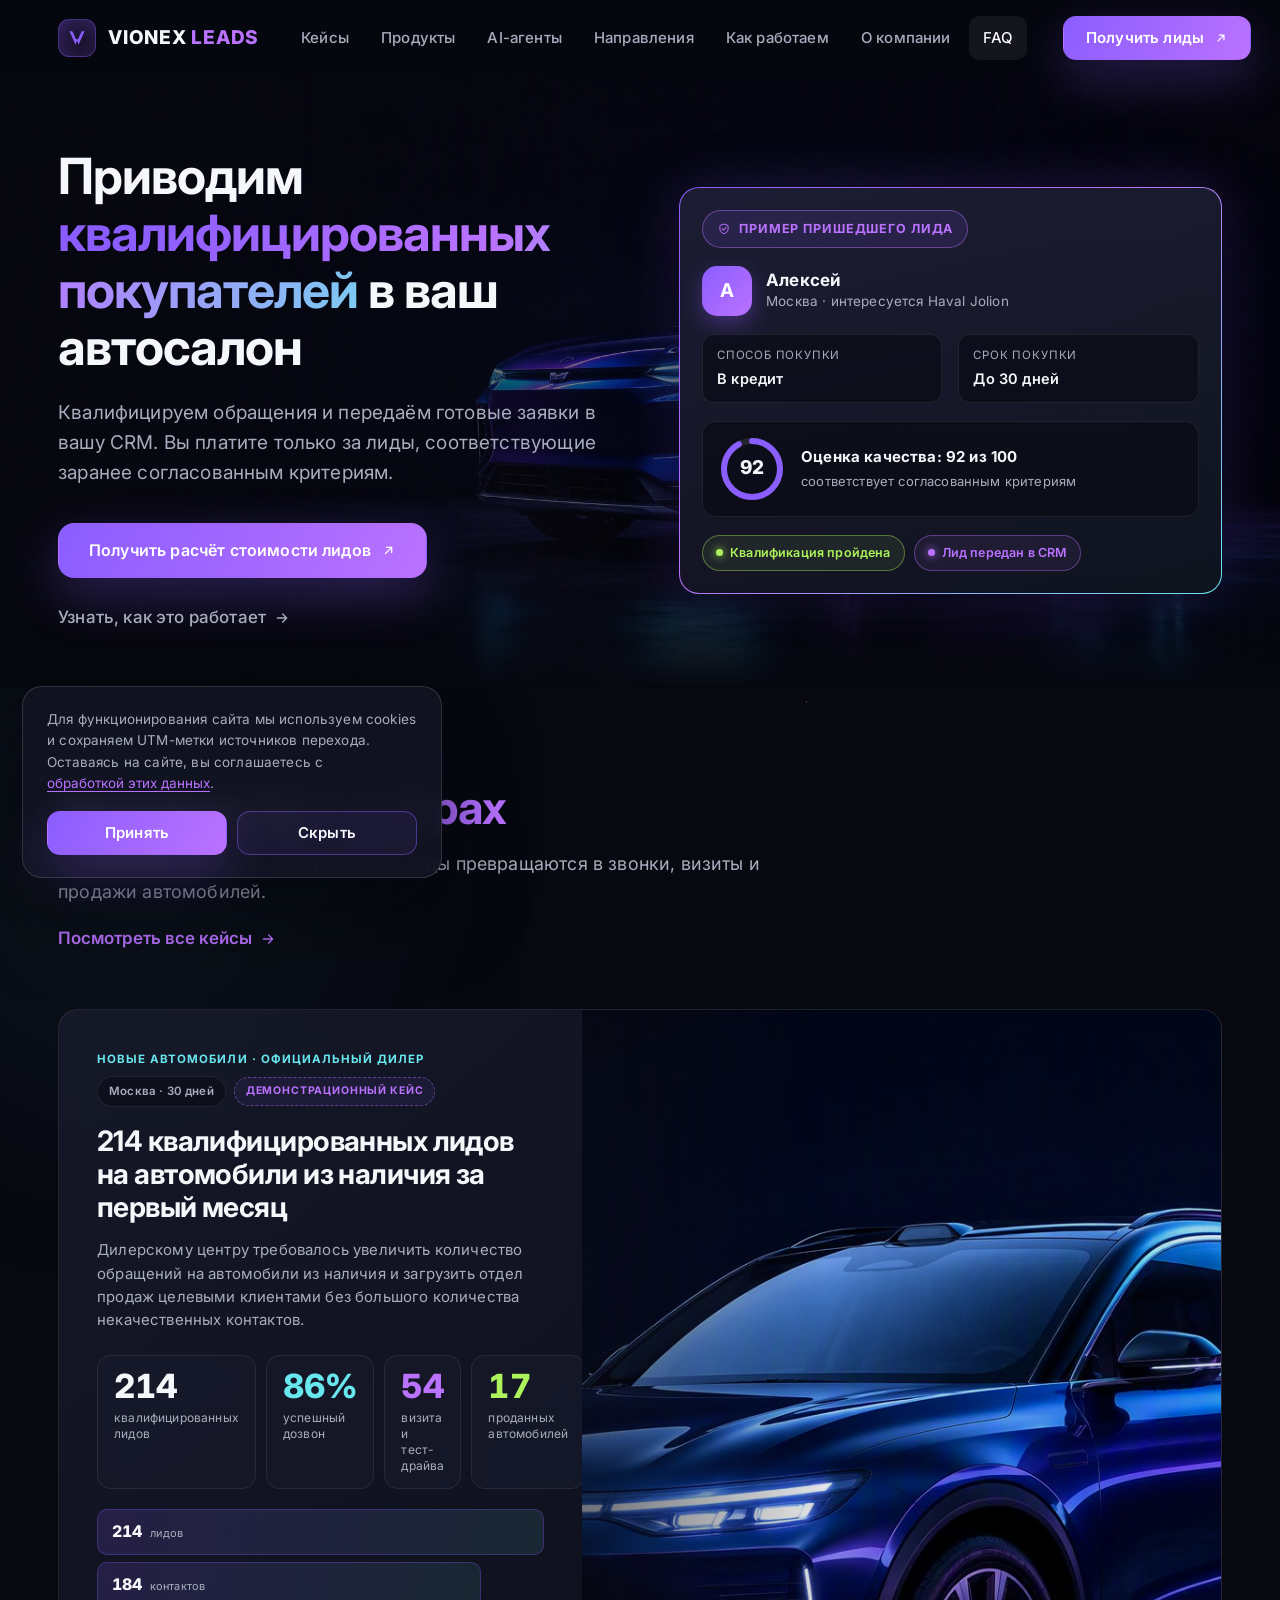
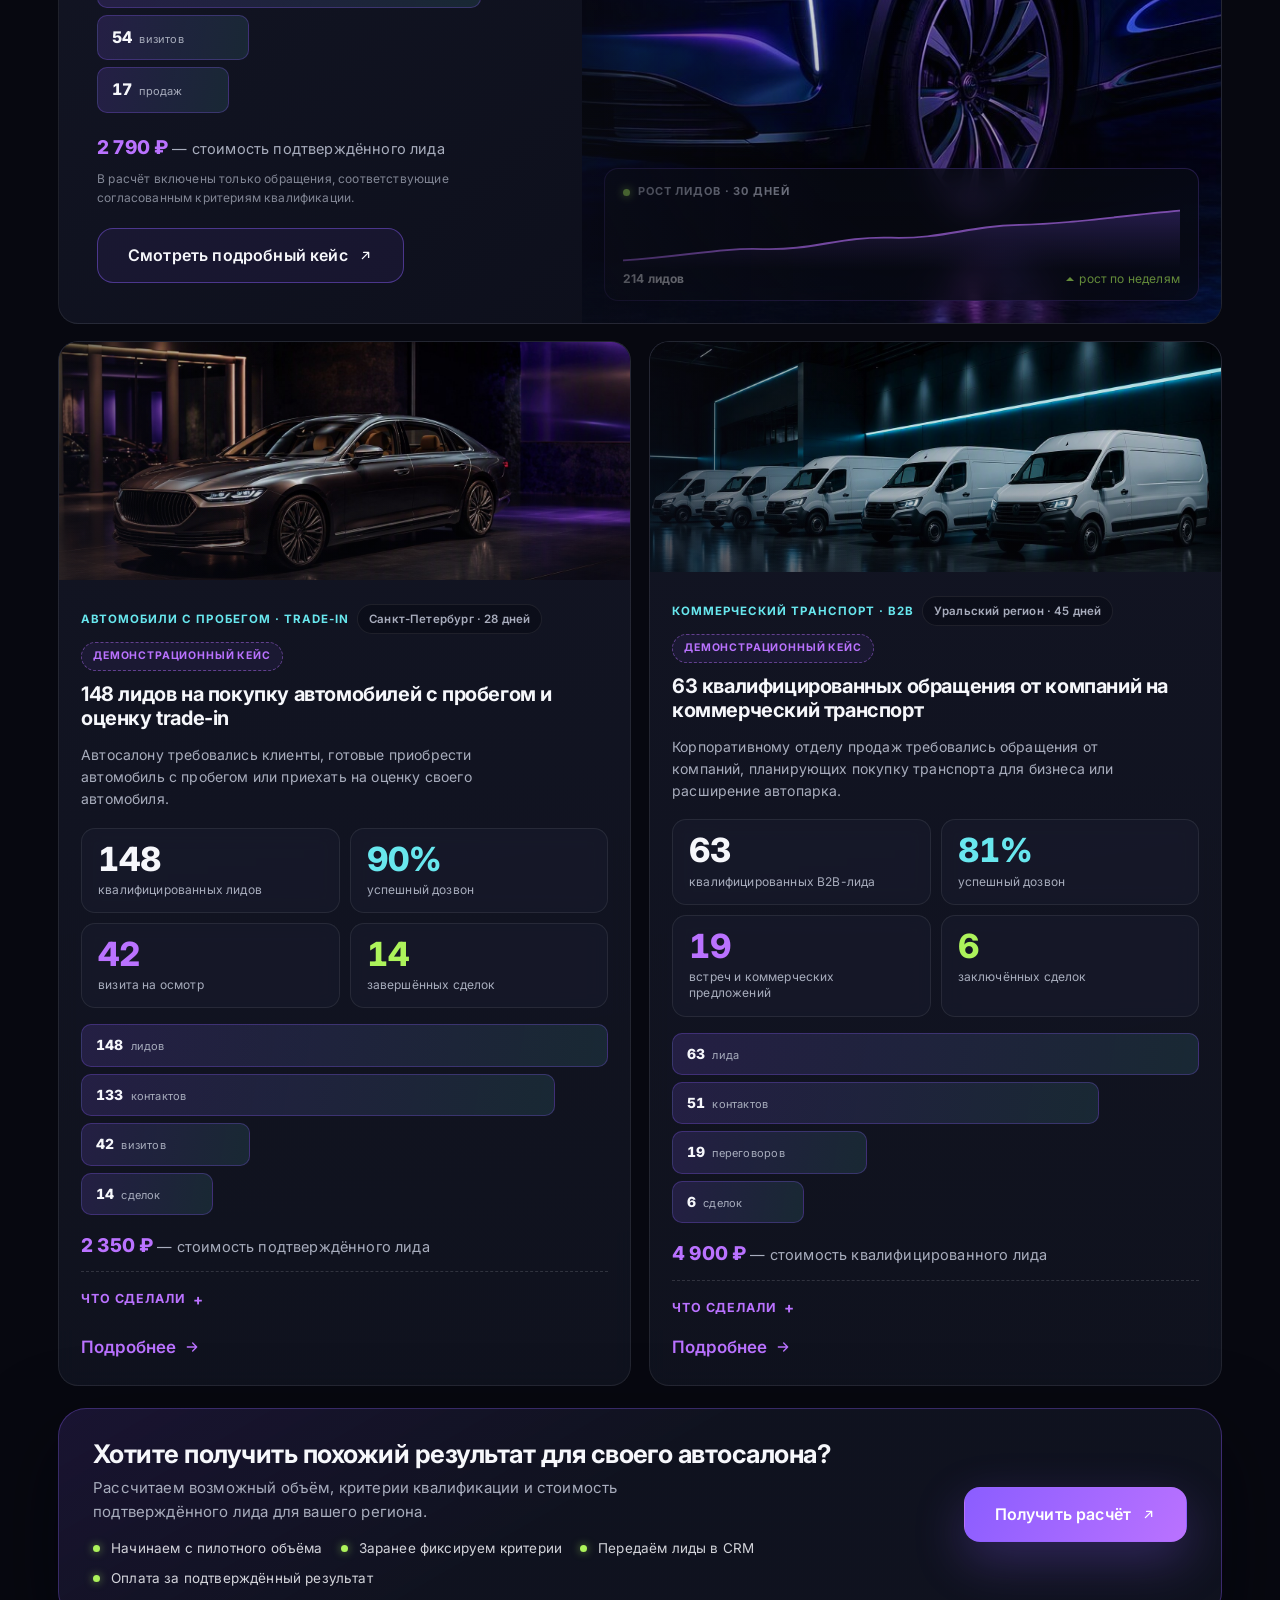
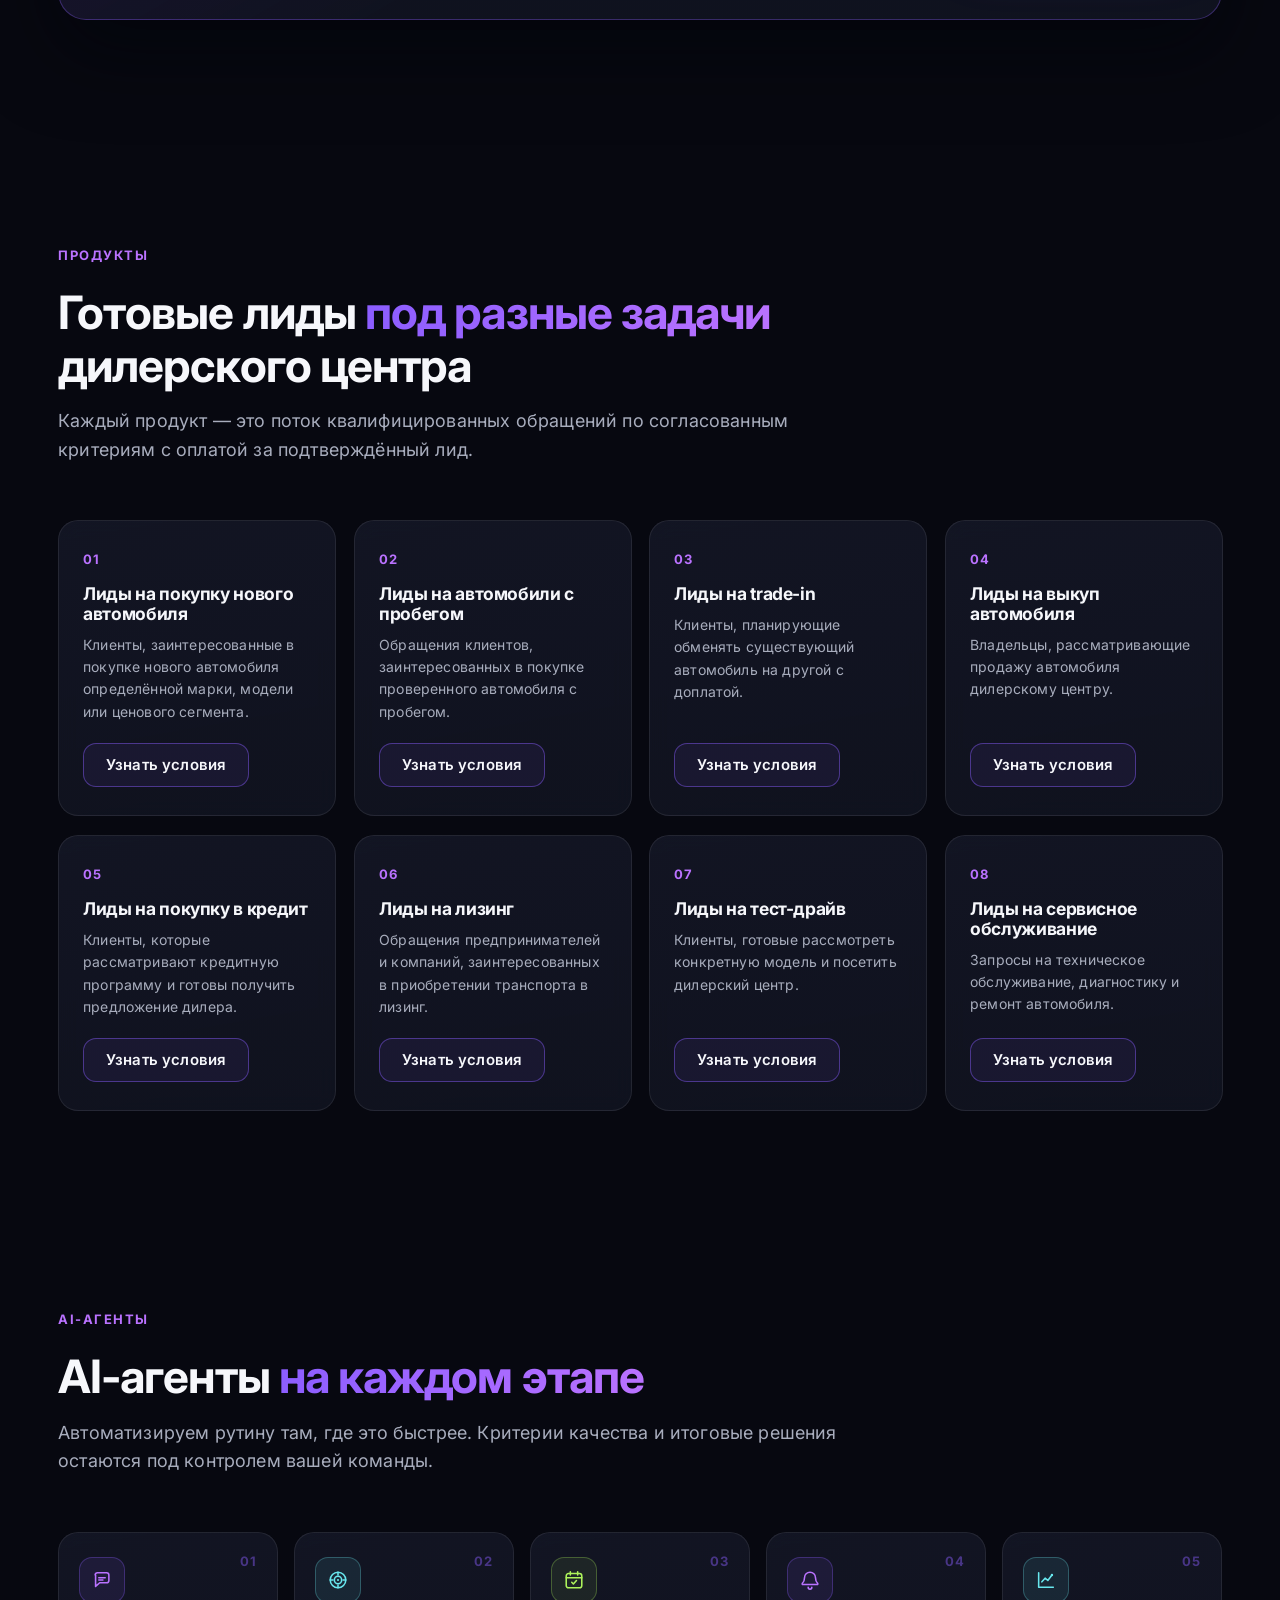
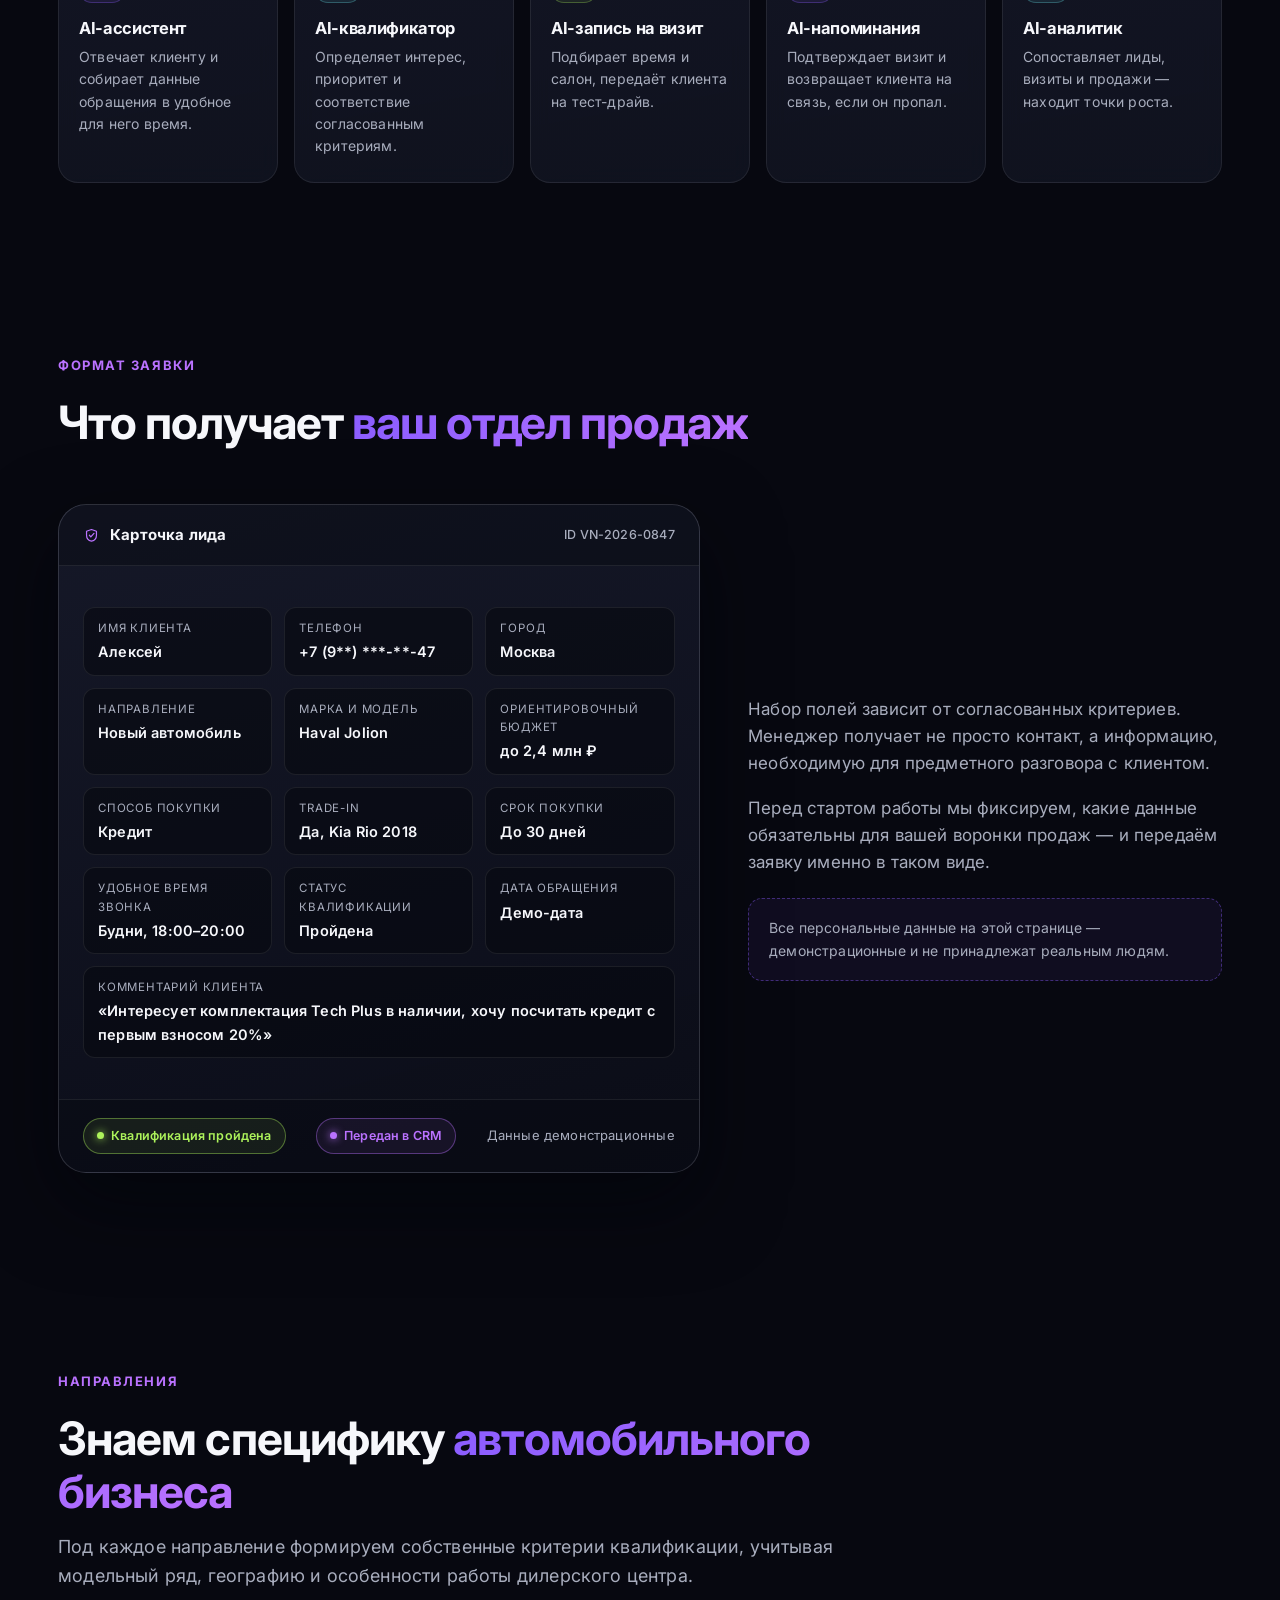
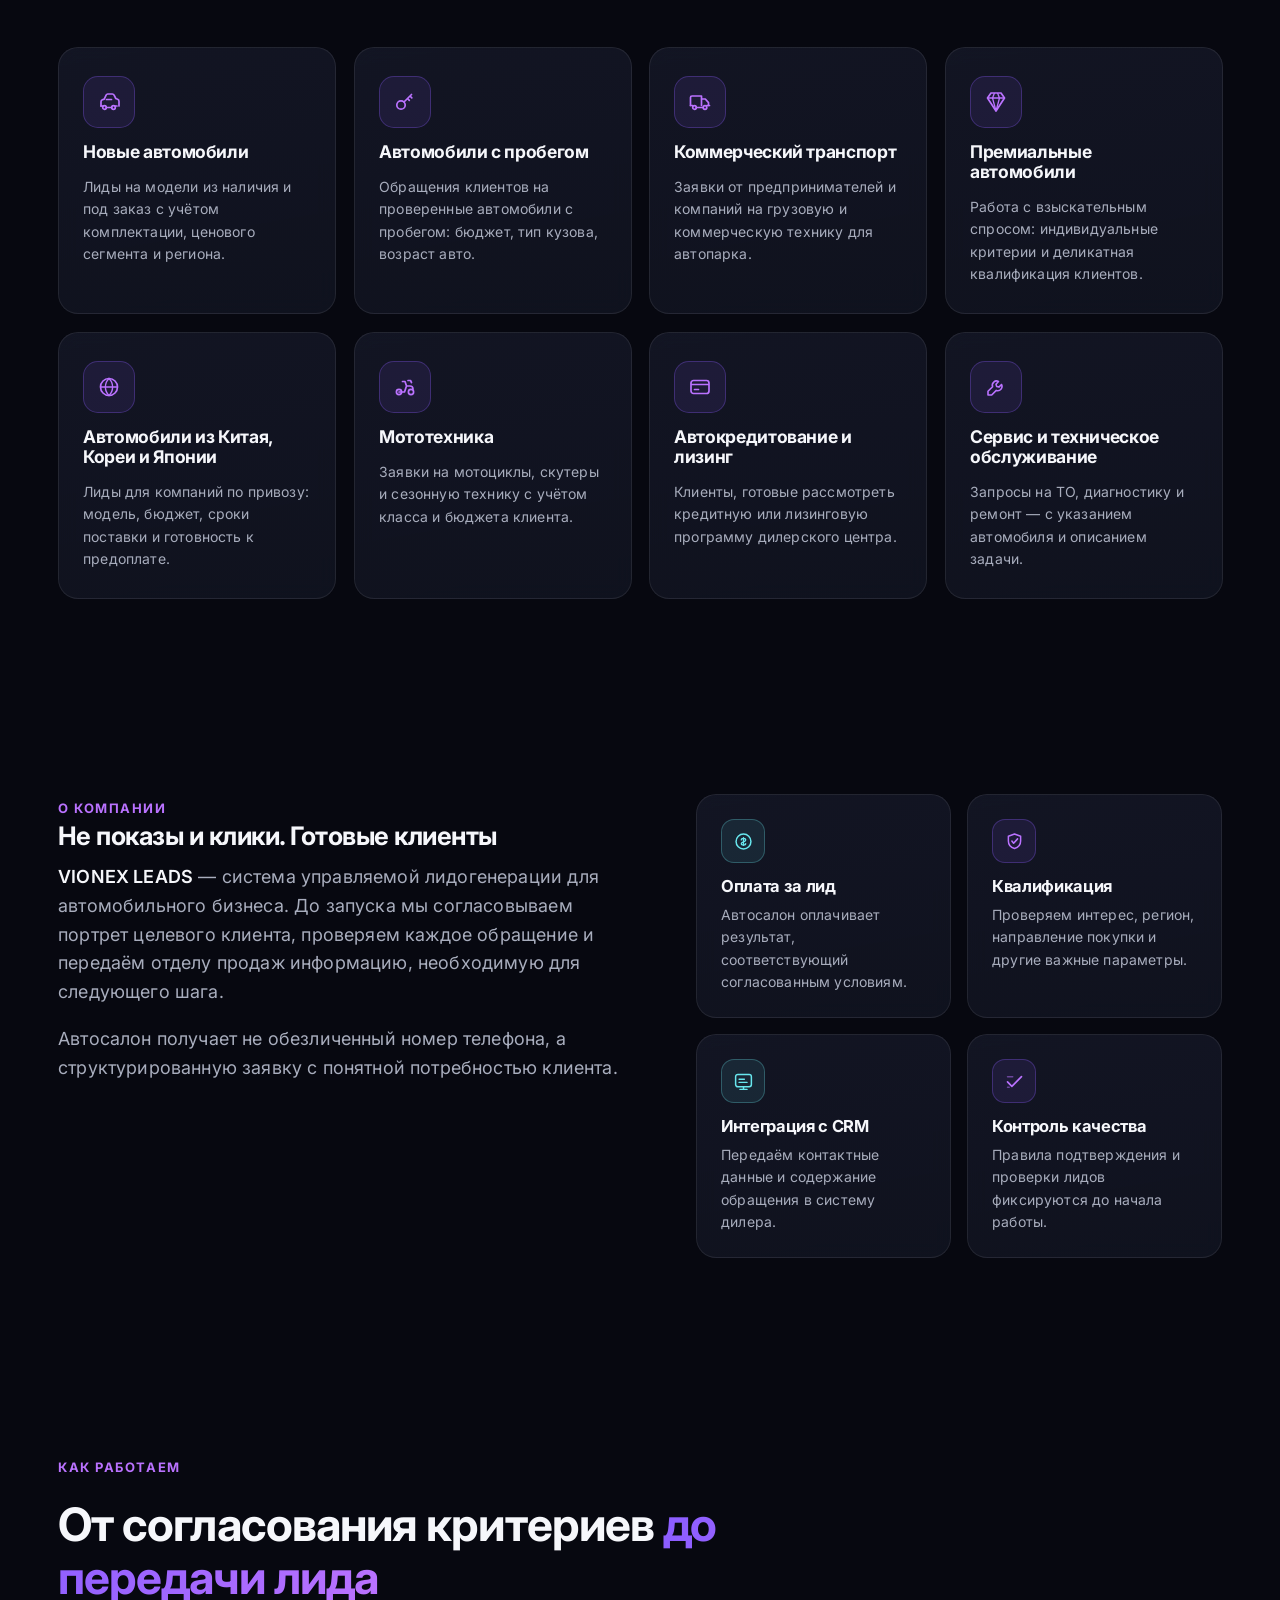
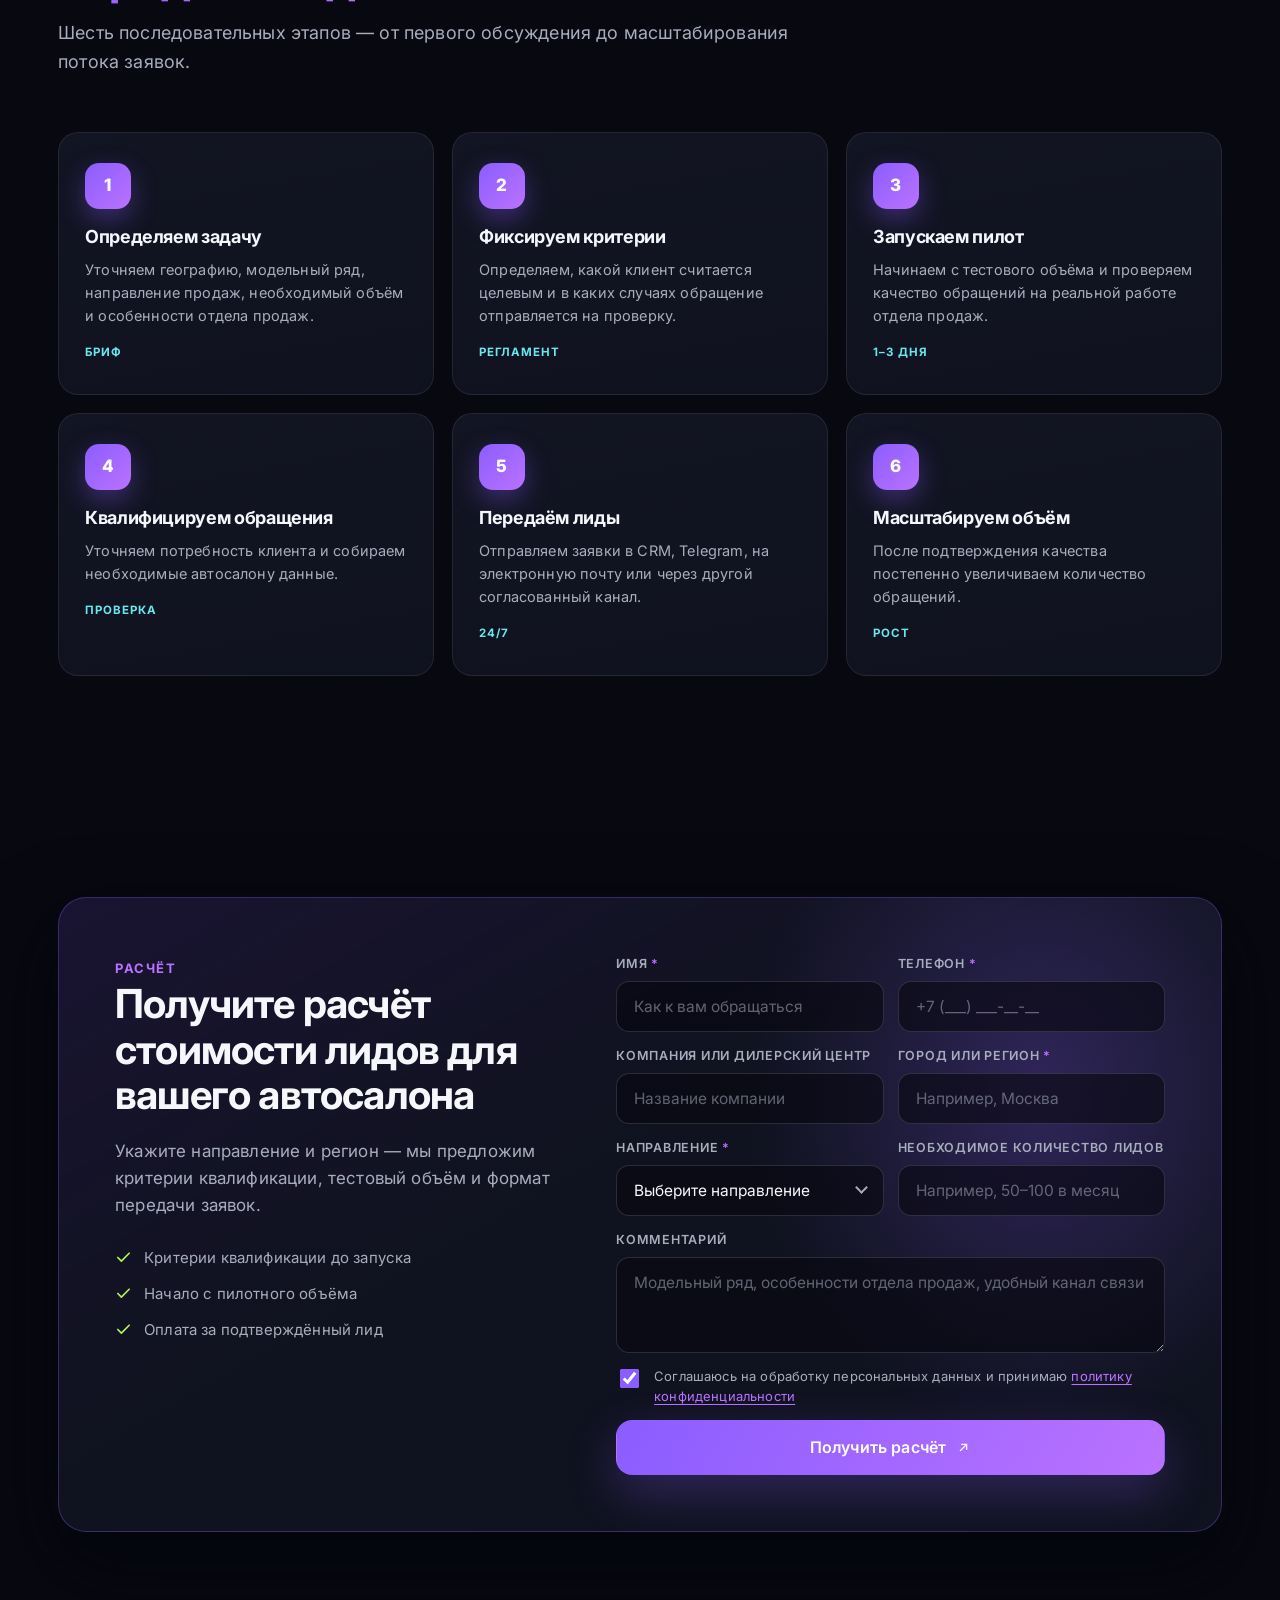
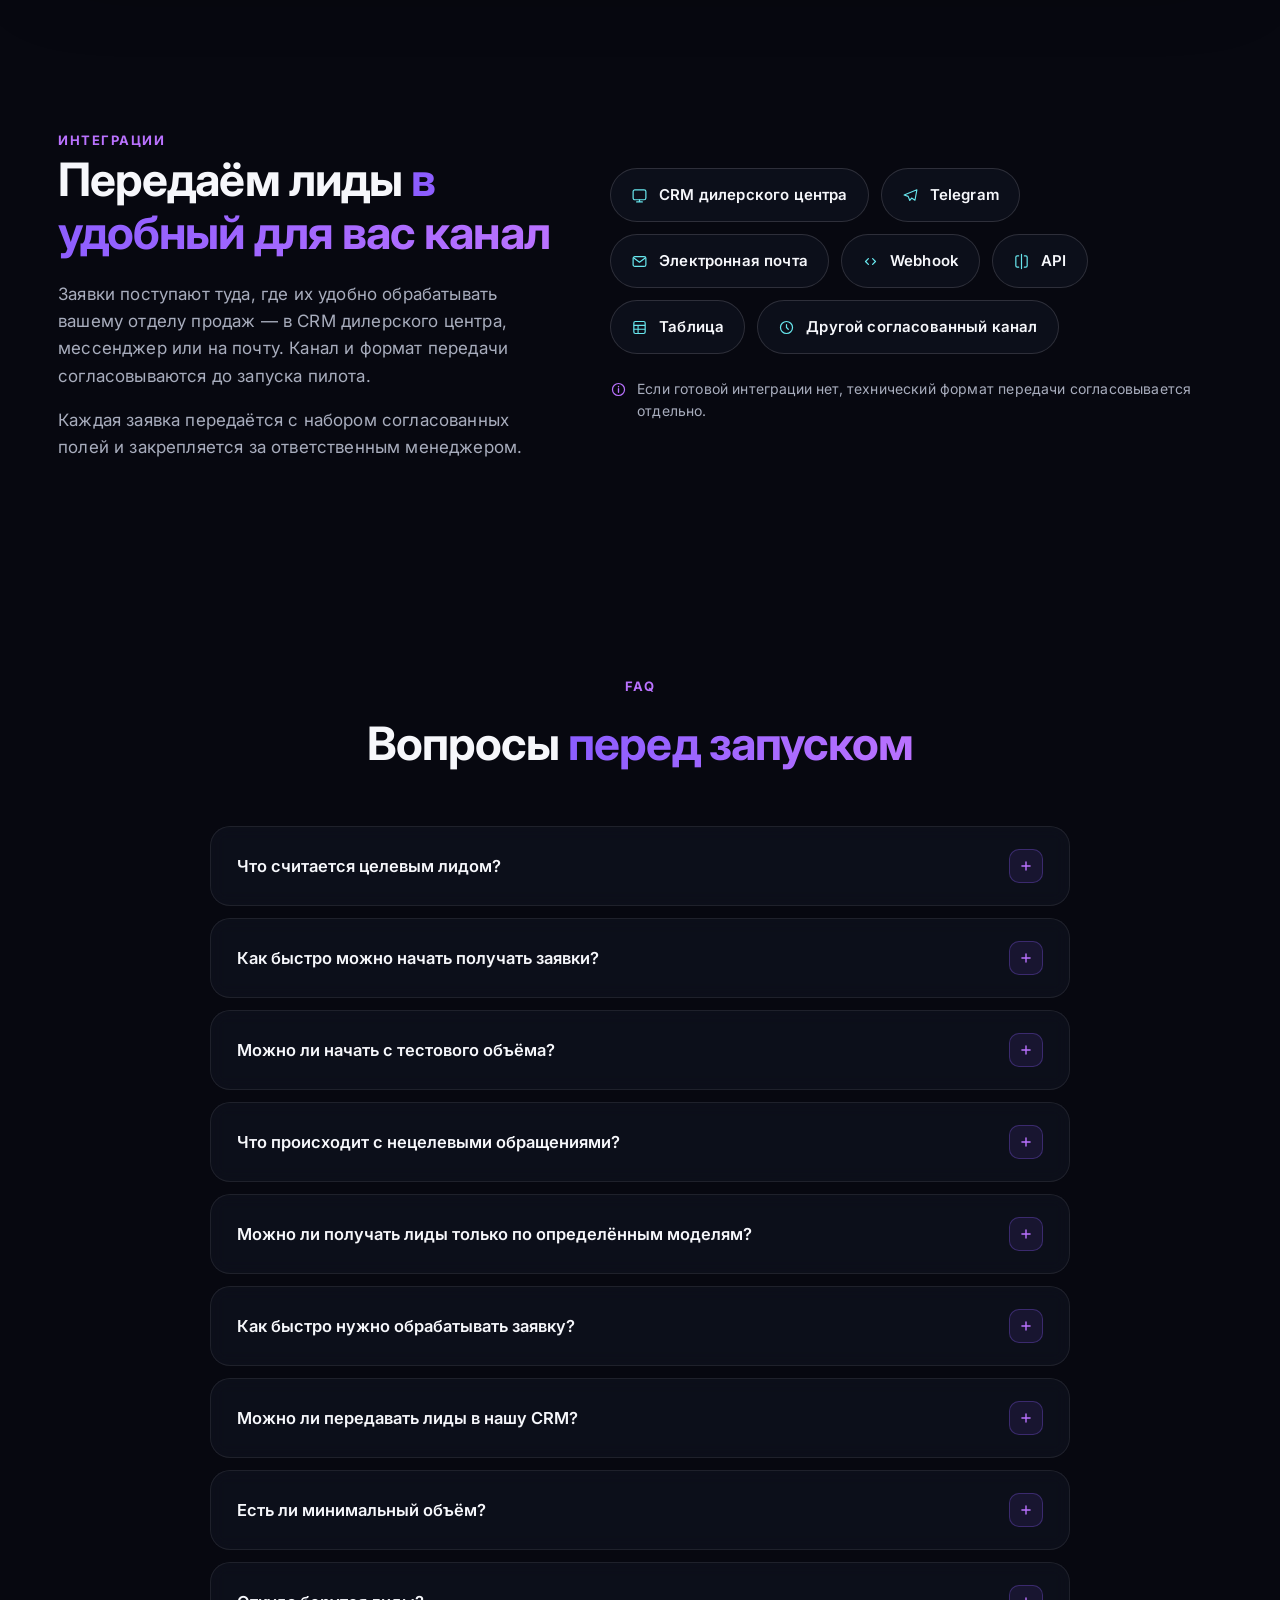
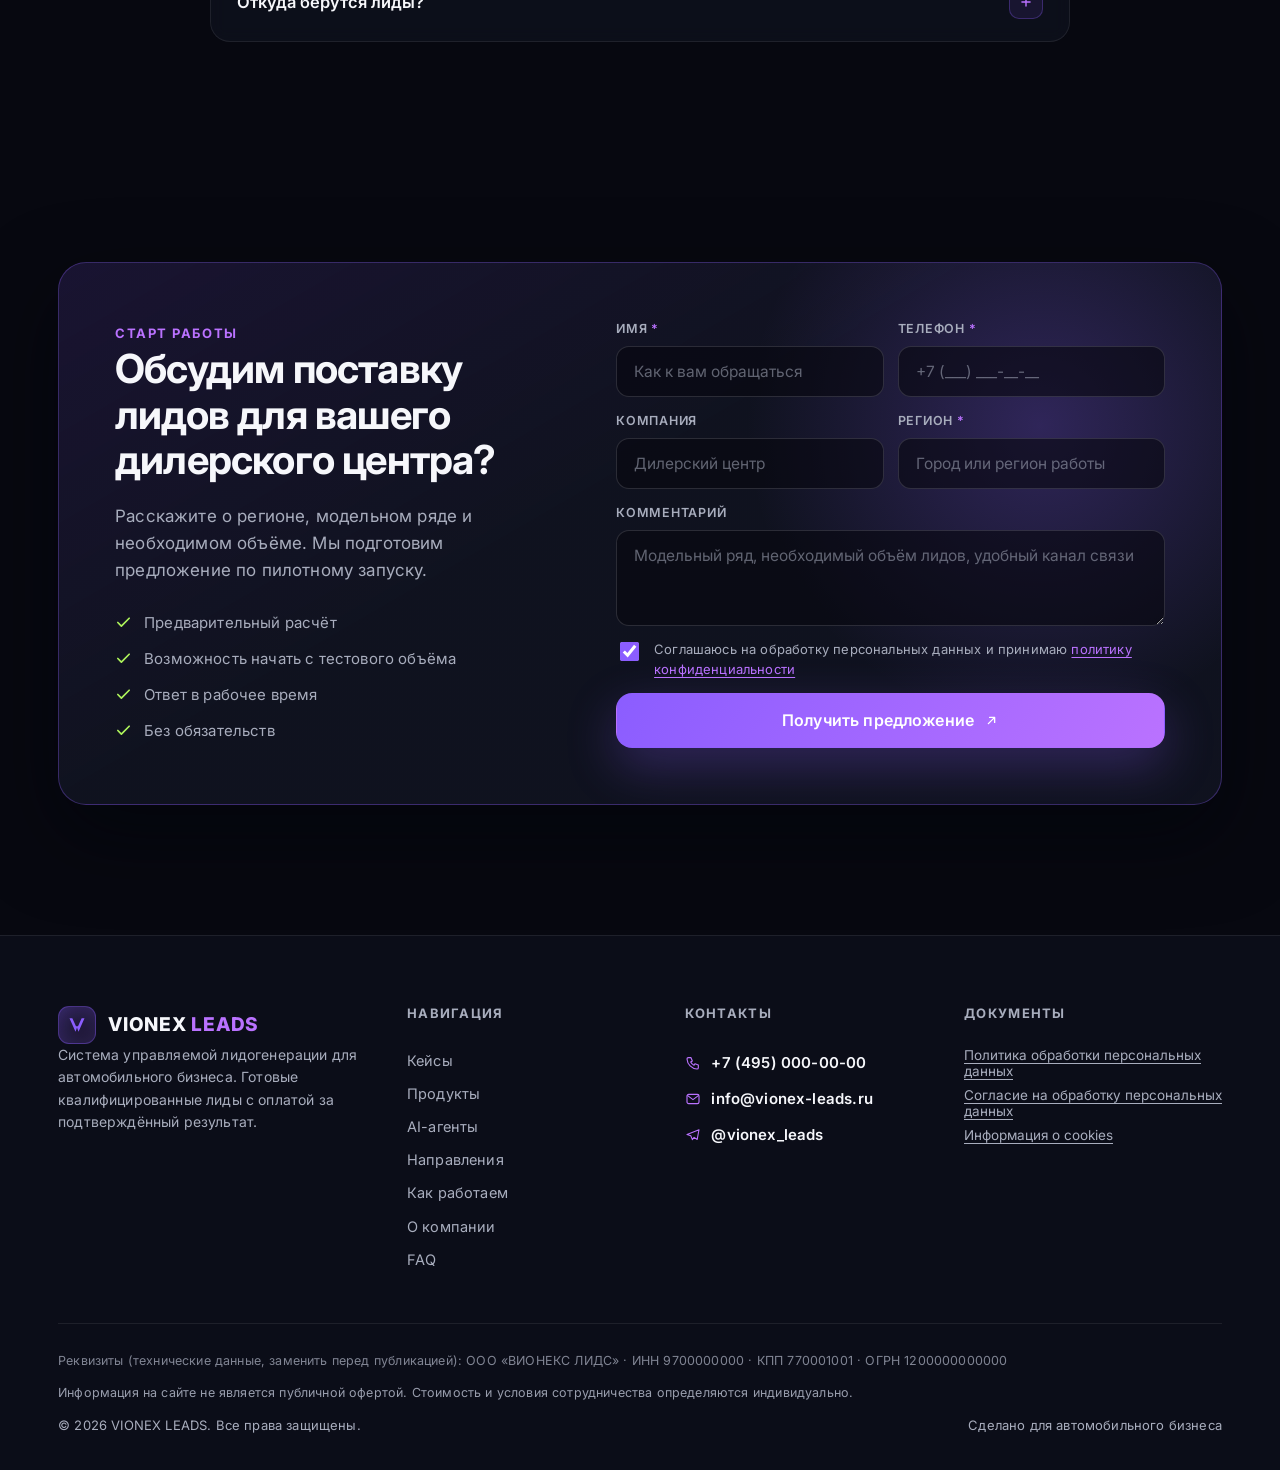
==== index.html @ c4e2593f "Initial VIONEX LEADS site" ====
<!DOCTYPE html>
<html lang="ru">
<head>
  <meta charset="UTF-8">
  <meta name="viewport" content="width=device-width, initial-scale=1.0">

  <!-- ===== SEO ===== -->
  <title>Квалифицированные лиды для автосалонов и автодилеров | VIONEX LEADS</title>
  <meta name="description" content="Готовые лиды на покупку новых автомобилей, авто с пробегом, trade-in, кредит и сервис. Квалификация обращений и передача заявок в CRM дилера.">
  <!-- TODO перед публикацией: заменить https://vionex-leads.ru на реальный домен -->
  <link rel="canonical" href="https://vionex-leads.ru/">
  <meta name="robots" content="index, follow">
  <meta name="theme-color" content="#070810">

  <!-- Open Graph -->
  <meta property="og:type" content="website">
  <meta property="og:site_name" content="VIONEX LEADS">
  <meta property="og:title" content="Квалифицированные лиды для автосалонов и автодилеров | VIONEX LEADS">
  <meta property="og:description" content="Готовые лиды на покупку новых автомобилей, авто с пробегом, trade-in, кредит и сервис. Квалификация обращений и передача заявок в CRM дилера.">
  <meta property="og:url" content="https://vionex-leads.ru/">
  <meta property="og:image" content="https://vionex-leads.ru/assets/og-cover.jpg">
  <meta property="og:image:width" content="1200">
  <meta property="og:image:height" content="630">
  <meta property="og:locale" content="ru_RU">
  <meta name="twitter:card" content="summary_large_image">

  <!-- Favicon -->
  <link rel="icon" type="image/svg+xml" href="/favicon.svg">
  <link rel="apple-touch-icon" href="/favicon.svg">

  <!-- Шрифт Inter -->
  <link rel="preconnect" href="https://fonts.googleapis.com">
  <link rel="preconnect" href="https://fonts.gstatic.com" crossorigin>
  <link href="https://fonts.googleapis.com/css2?family=Inter:wght@400;500;600;700;800&display=swap" rel="stylesheet">

  <link rel="stylesheet" href="assets/style.css">

  <!-- Микроразметка Organization -->
  <script type="application/ld+json">
  {
    "@context": "https://schema.org",
    "@type": "Organization",
    "name": "VIONEX LEADS",
    "url": "https://vionex-leads.ru/",
    "description": "Поставка готовых квалифицированных лидов автосалонам и дилерским центрам. Оплата за подтверждённый лид, передача заявок в CRM.",
    "email": "info@vionex-leads.ru",
    "telephone": "+7 (495) 000-00-00"
  }
  </script>

  <!-- Микроразметка FAQPage -->
  <script type="application/ld+json">
  {
    "@context": "https://schema.org",
    "@type": "FAQPage",
    "mainEntity": [
      {"@type": "Question", "name": "Что считается целевым лидом?", "acceptedAnswer": {"@type": "Answer", "text": "Перед запуском совместно определяются обязательные критерии: регион, направление, контактные данные, интерес клиента и другие параметры."}},
      {"@type": "Question", "name": "Как быстро можно начать получать заявки?", "acceptedAnswer": {"@type": "Answer", "text": "Срок зависит от направления, региона, необходимого объёма и способа передачи. Предварительный план формируется после короткого брифа."}},
      {"@type": "Question", "name": "Можно ли начать с тестового объёма?", "acceptedAnswer": {"@type": "Answer", "text": "Да. Рекомендуется начинать с пилотного объёма, чтобы проверить качество лидов и работу отдела продаж."}},
      {"@type": "Question", "name": "Что происходит с нецелевыми обращениями?", "acceptedAnswer": {"@type": "Answer", "text": "Порядок проверки и возможной замены фиксируется в условиях сотрудничества до запуска."}},
      {"@type": "Question", "name": "Можно ли получать лиды только по определённым моделям?", "acceptedAnswer": {"@type": "Answer", "text": "Да, если в выбранном регионе есть достаточный объём спроса. Возможность оценивается до запуска."}},
      {"@type": "Question", "name": "Как быстро нужно обрабатывать заявку?", "acceptedAnswer": {"@type": "Answer", "text": "Рекомендуется связаться с клиентом как можно быстрее после получения лида."}},
      {"@type": "Question", "name": "Можно ли передавать лиды в нашу CRM?", "acceptedAnswer": {"@type": "Answer", "text": "Да, если CRM поддерживает необходимый способ интеграции. Также доступны Telegram, электронная почта, webhook и другие варианты."}},
      {"@type": "Question", "name": "Есть ли минимальный объём?", "acceptedAnswer": {"@type": "Answer", "text": "Минимальный объём зависит от направления и региона и определяется при расчёте пилотного запуска."}},
      {"@type": "Question", "name": "Откуда берутся лиды?", "acceptedAnswer": {"@type": "Answer", "text": "VIONEX использует собственную систему привлечения, обработки и квалификации обращений. Отдельные источники и внутренние технологии не раскрываются."}}
    ]
  }
  </script>
</head>
<body>

<a class="skip-link" href="#main">Перейти к содержанию</a>

<div class="bg-stars" aria-hidden="true"></div>
<div class="bg-glow bg-glow--violet" aria-hidden="true"></div>
<div class="bg-glow bg-glow--cyan" aria-hidden="true"></div>

<!-- ================= ШАПКА ================= -->
<header class="header" id="header">
  <div class="container header__inner">
    <a class="logo" href="#top" aria-label="VIONEX LEADS — на главную">
      <span class="logo__mark" aria-hidden="true">
        <svg width="20" height="20" viewBox="0 0 24 24" fill="none"><path d="M3 4l7.2 16L12 15l1.8 5L21 4h-3.4l-4.4 9.6h-2.4L6.4 4H3z" fill="url(#lg1)"/><defs><linearGradient id="lg1" x1="3" y1="4" x2="21" y2="20"><stop stop-color="#8B5DFF"/><stop offset="1" stop-color="#BA72FF"/></linearGradient></defs></svg>
      </span>
      <span class="logo__name">VIONEX&nbsp;<b>LEADS</b></span>
    </a>

    <nav class="nav" aria-label="Основная навигация">
      <a href="#cases">Кейсы</a>
      <a href="#products">Продукты</a>
      <a href="#ai">AI-агенты</a>
      <a href="#directions">Направления</a>
      <a href="#process">Как работаем</a>
      <a href="#about">О компании</a>
      <a href="#faq">FAQ</a>
    </nav>

    <button class="btn btn--primary btn--sm header__cta" data-modal-open="lead" data-goal="cta_header">
      Получить лиды
      <svg class="btn-arrow" width="14" height="14" viewBox="0 0 24 24" fill="none"><path d="M7 17L17 7M17 7H9M17 7v8" stroke="currentColor" stroke-width="2.2" stroke-linecap="round" stroke-linejoin="round"/></svg>
    </button>

    <button class="burger" id="burger" aria-label="Открыть меню" aria-expanded="false" aria-controls="mobileMenu">
      <span></span><span></span><span></span>
    </button>
  </div>
</header>

<!-- Мобильное меню -->
<div class="mobile-menu" id="mobileMenu" aria-hidden="true">
  <a href="#cases">Кейсы</a>
  <a href="#products">Продукты</a>
  <a href="#ai">AI-агенты</a>
  <a href="#directions">Направления</a>
  <a href="#process">Как работаем</a>
  <a href="#about">О компании</a>
  <a href="#faq">FAQ</a>
  <button class="btn btn--primary" data-modal-open="lead" data-goal="cta_mobile_menu">Получить лиды</button>
</div>

<main id="main">

<!-- ================= ПЕРВЫЙ ЭКРАН ================= -->
<section class="hero" id="top">
  <div class="container hero__grid">
    <div class="reveal in">
      <h1>Приводим <span class="grad">квалифицированных покупателей</span> в ваш автосалон</h1>
      <p class="hero__sub">Квалифицируем обращения и передаём готовые заявки в вашу CRM. Вы платите только за лиды, соответствующие заранее согласованным критериям.</p>

      <div class="hero__actions">
        <button class="btn btn--primary" data-modal-open="lead" data-goal="cta_hero">
          Получить расчёт стоимости лидов
          <svg class="btn-arrow" width="15" height="15" viewBox="0 0 24 24" fill="none"><path d="M7 17L17 7M17 7H9M17 7v8" stroke="currentColor" stroke-width="2.2" stroke-linecap="round" stroke-linejoin="round"/></svg>
        </button>
        <a class="link-more" href="#process" data-goal="link_how_it_works">
          Узнать, как это работает
          <svg width="16" height="16" viewBox="0 0 24 24" fill="none"><path d="M5 12h14m-6-6 6 6-6 6" stroke="currentColor" stroke-width="2" stroke-linecap="round" stroke-linejoin="round"/></svg>
        </a>
      </div>

    </div>

    <!-- Визуал: интерфейс VIONEX -->
    <div class="hero__visual reveal" style="--reveal-delay:.15s">
      <div class="crm-holder">
      <div class="lead-card lead-card--hero reveal" id="heroCrm">
        <div class="lead-demo-tag">
          <svg width="14" height="14" viewBox="0 0 24 24" fill="none"><path d="M12 3.5 5 6v5.5c0 4.3 2.9 7.4 7 8.5 4.1-1.1 7-4.2 7-8.5V6l-7-2.5Z" stroke="currentColor" stroke-width="1.7" stroke-linejoin="round"/><path d="M9 11.5 11 14l4.5-5" stroke="currentColor" stroke-width="1.8" stroke-linecap="round" stroke-linejoin="round"/></svg>
          Пример пришедшего лида
        </div>

        <div class="lead-card__head">
          <span class="lead-card__avatar" aria-hidden="true">А</span>
          <div>
            <div class="lead-card__name">Алексей</div>
            <div class="lead-card__city">Москва · интересуется Haval Jolion</div>
          </div>
        </div>

        <div class="lead-card__rows">
          <div class="lead-field"><dt>Способ покупки</dt><dd>В кредит</dd></div>
          <div class="lead-field"><dt>Срок покупки</dt><dd>До 30 дней</dd></div>
        </div>

        <div class="lead-score-row">
          <div class="score-ring" role="img" aria-label="Оценка качества лида: 92 из 100">
            <svg width="66" height="66" viewBox="0 0 66 66">
              <defs>
                <linearGradient id="scoreGrad" x1="0" y1="0" x2="66" y2="66">
                  <stop stop-color="#8B5DFF"/><stop offset="1" stop-color="#68E7EE"/>
                </linearGradient>
              </defs>
              <circle class="score-ring__bg" cx="33" cy="33" r="28" fill="none" stroke-width="6"/>
              <circle class="score-ring__val" cx="33" cy="33" r="28" fill="none" stroke-width="6"/>
            </svg>
            <span class="score-ring__num">92</span>
          </div>
          <div class="lead-score-row__text">
            <b>Оценка качества: 92 из 100</b>
            <span>соответствует согласованным критериям</span>
          </div>
        </div>

        <div class="lead-card__status">
          <span class="status-pill status-pill--green"><i></i>Квалификация пройдена</span>
          <span class="status-pill status-pill--violet"><i></i>Лид передан в CRM</span>
        </div>
      </div>

      </div>
    </div>
  </div>
</section>

<!-- ================= НАПРАВЛЕНИЯ ================= -->

<!-- ================= КЕЙСЫ ================= -->
<section class="section section--after-hero" id="cases">
  <div class="container">
    <div class="sec-head reveal">
      <span class="sec-tag">Кейсы</span>
      <h2>Результаты <span class="grad">в цифрах</span></h2>
      <p>Показываем, как квалифицированные лиды превращаются в звонки, визиты и продажи автомобилей.</p>
      <button class="link-more cases-all-link" data-modal-open="caseWip" data-goal="cases_all">Посмотреть все кейсы
        <svg width="16" height="16" viewBox="0 0 24 24" fill="none"><path d="M5 12h14m-6-6 6 6-6 6" stroke="currentColor" stroke-width="2" stroke-linecap="round" stroke-linejoin="round"/></svg>
      </button>
    </div>

    <!-- Главный кейс -->
    <article class="card kcase kcase--main reveal">
      <div class="kcase__body">
        <div class="kcase__tags">
          <span class="kcase__cat">Новые автомобили · официальный дилер</span>
          <span class="kcase__meta-badge">Москва · 30 дней</span>
          <span class="kcase__demo">Демонстрационный кейс</span>
        </div>

        <h3 class="kcase__title">214 квалифицированных лидов на автомобили из наличия за первый месяц</h3>
        <p class="kcase__task">Дилерскому центру требовалось увеличить количество обращений на автомобили из наличия и загрузить отдел продаж целевыми клиентами без большого количества некачественных контактов.</p>

        <div class="kcase__stats">
          <div class="kstat"><b class="kstat__num" data-count="214">0</b><span class="kstat__label">квалифицированных лидов</span></div>
          <div class="kstat kstat--cyan"><b class="kstat__num" data-count="86" data-suffix="%">0</b><span class="kstat__label">успешный дозвон</span></div>
          <div class="kstat kstat--violet"><b class="kstat__num" data-count="54">0</b><span class="kstat__label">визита и тест-драйва</span></div>
          <div class="kstat kstat--green"><b class="kstat__num" data-count="17">0</b><span class="kstat__label">проданных автомобилей</span></div>
        </div>

        <div class="kfunnel" data-funnel>
          <div class="kfunnel__step" style="--w:100%"><b data-count="214">0</b><span>лидов</span></div>
          <div class="kfunnel__step" style="--w:86%"><b data-count="184">0</b><span>контактов</span></div>
          <div class="kfunnel__step" style="--w:34%"><b data-count="54">0</b><span>визитов</span></div>
          <div class="kfunnel__step" style="--w:17%"><b data-count="17">0</b><span>продаж</span></div>
        </div>

        <p class="kcase__price"><b>2 790 ₽</b> — стоимость подтверждённого лида</p>
        <p class="kcase__footnote">В расчёт включены только обращения, соответствующие согласованным критериям квалификации.</p>

        <div class="kcase__actions">
          <button class="btn btn--ghost" data-modal-open="caseDetail" data-goal="case_open_1">
            Смотреть подробный кейс
            <svg class="btn-arrow" width="15" height="15" viewBox="0 0 24 24" fill="none"><path d="M7 17L17 7M17 7H9M17 7v8" stroke="currentColor" stroke-width="2.2" stroke-linecap="round" stroke-linejoin="round"/></svg>
          </button>
        </div>
      </div>

      <div class="kcase__media" aria-hidden="true">
        <img src="assets/case-1.jpg" alt="" loading="lazy" width="1536" height="1024">
        <div class="kcase__panel">
          <div class="kcase__panel-head"><span class="kcase__panel-dot"></span>Рост лидов · 30 дней</div>
          <svg class="kcase__spark" viewBox="0 0 260 90" preserveAspectRatio="none" aria-hidden="true">
            <defs>
              <linearGradient id="sparkFill" x1="0" y1="0" x2="0" y2="1">
                <stop stop-color="#8B5DFF" stop-opacity="0.35"/><stop offset="1" stop-color="#8B5DFF" stop-opacity="0"/>
              </linearGradient>
            </defs>
            <path class="kcase__spark-fill" d="M0,78 C30,72 45,60 65,62 C90,64 100,44 125,46 C150,48 160,30 185,28 C210,26 230,16 260,8 L260,90 L0,90 Z" fill="url(#sparkFill)"/>
            <path class="kcase__spark-line" d="M0,78 C30,72 45,60 65,62 C90,64 100,44 125,46 C150,48 160,30 185,28 C210,26 230,16 260,8" fill="none" stroke="#BA72FF" stroke-width="2.5" stroke-linecap="round"/>
          </svg>
          <div class="kcase__panel-foot"><span>214 лидов</span><span class="kcase__panel-up">рост по неделям</span></div>
        </div>
      </div>
    </article>

    <div class="kcases-grid">
      <!-- Кейс 2 -->
      <article class="card kcase reveal" style="--reveal-delay:.05s">
        <div class="kcase__media kcase__media--sm" aria-hidden="true">
          <img src="assets/case-2.jpg" alt="" loading="lazy" width="1536" height="1024">
        </div>
        <div class="kcase__body kcase__body--sm">
          <div class="kcase__tags">
            <span class="kcase__cat">Автомобили с пробегом · Trade-in</span>
            <span class="kcase__meta-badge">Санкт-Петербург · 28 дней</span>
            <span class="kcase__demo">Демонстрационный кейс</span>
          </div>
          <h3 class="kcase__title kcase__title--sm">148 лидов на покупку автомобилей с пробегом и оценку trade-in</h3>
          <p class="kcase__task">Автосалону требовались клиенты, готовые приобрести автомобиль с пробегом или приехать на оценку своего автомобиля.</p>

          <div class="kcase__stats kcase__stats--2x2">
            <div class="kstat"><b class="kstat__num" data-count="148">0</b><span class="kstat__label">квалифицированных лидов</span></div>
            <div class="kstat kstat--cyan"><b class="kstat__num" data-count="90" data-suffix="%">0</b><span class="kstat__label">успешный дозвон</span></div>
            <div class="kstat kstat--violet"><b class="kstat__num" data-count="42">0</b><span class="kstat__label">визита на осмотр</span></div>
            <div class="kstat kstat--green"><b class="kstat__num" data-count="14">0</b><span class="kstat__label">завершённых сделок</span></div>
          </div>

          <div class="kfunnel kfunnel--sm" data-funnel>
            <div class="kfunnel__step" style="--w:100%"><b data-count="148">0</b><span>лидов</span></div>
            <div class="kfunnel__step" style="--w:90%"><b data-count="133">0</b><span>контактов</span></div>
            <div class="kfunnel__step" style="--w:32%"><b data-count="42">0</b><span>визитов</span></div>
            <div class="kfunnel__step" style="--w:15%"><b data-count="14">0</b><span>сделок</span></div>
          </div>

          <p class="kcase__price"><b>2 350 ₽</b> — стоимость подтверждённого лида</p>

          <details class="kcase__more">
            <summary>Что сделали</summary>
            <ul class="kcase__done">
              <li>Уточняли бюджет клиента</li>
              <li>Фиксировали желаемую марку и тип кузова</li>
              <li>Выясняли наличие автомобиля для trade-in</li>
              <li>Проверяли готовность приехать на осмотр</li>
              <li>Передавали менеджеру подробный комментарий клиента</li>
            </ul>
          </details>

          <button class="link-more kcase__morelink" data-modal-open="caseDetail" data-goal="case_open_2">Подробнее
            <svg width="16" height="16" viewBox="0 0 24 24" fill="none"><path d="M5 12h14m-6-6 6 6-6 6" stroke="currentColor" stroke-width="2" stroke-linecap="round" stroke-linejoin="round"/></svg>
          </button>
        </div>
      </article>

      <!-- Кейс 3 -->
      <article class="card kcase reveal" style="--reveal-delay:.1s">
        <div class="kcase__media kcase__media--sm" aria-hidden="true">
          <img src="assets/case-3.jpg" alt="" loading="lazy" width="1536" height="1024">
        </div>
        <div class="kcase__body kcase__body--sm">
          <div class="kcase__tags">
            <span class="kcase__cat">Коммерческий транспорт · B2B</span>
            <span class="kcase__meta-badge">Уральский регион · 45 дней</span>
            <span class="kcase__demo">Демонстрационный кейс</span>
          </div>
          <h3 class="kcase__title kcase__title--sm">63 квалифицированных обращения от компаний на коммерческий транспорт</h3>
          <p class="kcase__task">Корпоративному отделу продаж требовались обращения от компаний, планирующих покупку транспорта для бизнеса или расширение автопарка.</p>

          <div class="kcase__stats kcase__stats--2x2">
            <div class="kstat"><b class="kstat__num" data-count="63">0</b><span class="kstat__label">квалифицированных B2B-лида</span></div>
            <div class="kstat kstat--cyan"><b class="kstat__num" data-count="81" data-suffix="%">0</b><span class="kstat__label">успешный дозвон</span></div>
            <div class="kstat kstat--violet"><b class="kstat__num" data-count="19">0</b><span class="kstat__label">встреч и коммерческих предложений</span></div>
            <div class="kstat kstat--green"><b class="kstat__num" data-count="6">0</b><span class="kstat__label">заключённых сделок</span></div>
          </div>

          <div class="kfunnel kfunnel--sm" data-funnel>
            <div class="kfunnel__step" style="--w:100%"><b data-count="63">0</b><span>лида</span></div>
            <div class="kfunnel__step" style="--w:81%"><b data-count="51">0</b><span>контактов</span></div>
            <div class="kfunnel__step" style="--w:37%"><b data-count="19">0</b><span>переговоров</span></div>
            <div class="kfunnel__step" style="--w:16%"><b data-count="6">0</b><span>сделок</span></div>
          </div>

          <p class="kcase__price"><b>4 900 ₽</b> — стоимость квалифицированного лида</p>

          <details class="kcase__more">
            <summary>Что сделали</summary>
            <ul class="kcase__done">
              <li>Уточняли необходимый тип техники и количество автомобилей</li>
              <li>Определяли способ финансирования и срок закупки</li>
              <li>Получали контакт лица, принимающего решение</li>
              <li>Передавали заявку корпоративному менеджеру</li>
            </ul>
          </details>

          <button class="link-more kcase__morelink" data-modal-open="caseDetail" data-goal="case_open_3">Подробнее
            <svg width="16" height="16" viewBox="0 0 24 24" fill="none"><path d="M5 12h14m-6-6 6 6-6 6" stroke="currentColor" stroke-width="2" stroke-linecap="round" stroke-linejoin="round"/></svg>
          </button>
        </div>
      </article>
    </div>

    <!-- CTA после кейсов -->
    <div class="kcta reveal">
      <div class="kcta__text">
        <h3>Хотите получить похожий результат для своего автосалона?</h3>
        <p>Рассчитаем возможный объём, критерии квалификации и стоимость подтверждённого лида для вашего региона.</p>
        <ul class="kcta__points">
          <li>Начинаем с пилотного объёма</li>
          <li>Заранее фиксируем критерии</li>
          <li>Передаём лиды в CRM</li>
          <li>Оплата за подтверждённый результат</li>
        </ul>
      </div>
      <button class="btn btn--primary kcta__btn" data-modal-open="lead" data-goal="cta_cases">
        Получить расчёт
        <svg class="btn-arrow" width="15" height="15" viewBox="0 0 24 24" fill="none"><path d="M7 17L17 7M17 7H9M17 7v8" stroke="currentColor" stroke-width="2.2" stroke-linecap="round" stroke-linejoin="round"/></svg>
      </button>
    </div>
  </div>
</section>

<!-- ================= НАПРАВЛЕНИЯ ================= -->

<!-- ================= ЛИДЫ ДЛЯ ОТДЕЛА ПРОДАЖ ================= -->

<!-- ================= ПРОДУКТЫ ================= -->
<section class="section" id="products">
  <div class="container">
    <div class="sec-head reveal">
      <span class="sec-tag">Продукты</span>
      <h2>Готовые лиды <span class="grad">под разные задачи</span> дилерского центра</h2>
      <p>Каждый продукт — это поток квалифицированных обращений по согласованным критериям с оплатой за подтверждённый лид.</p>
    </div>

    <div class="products-grid">
      <article class="card product-card reveal">
        <div class="product-card__num">01</div>
        <h3>Лиды на покупку нового автомобиля</h3>
        <p>Клиенты, заинтересованные в покупке нового автомобиля определённой марки, модели или ценового сегмента.</p>
        <button class="btn btn--ghost btn--sm" data-modal-open="lead" data-product="Лиды на покупку нового автомобиля" data-goal="product_new">Узнать условия</button>
      </article>

      <article class="card product-card reveal" style="--reveal-delay:.05s">
        <div class="product-card__num">02</div>
        <h3>Лиды на автомобили с пробегом</h3>
        <p>Обращения клиентов, заинтересованных в покупке проверенного автомобиля с пробегом.</p>
        <button class="btn btn--ghost btn--sm" data-modal-open="lead" data-product="Лиды на автомобили с пробегом" data-goal="product_used">Узнать условия</button>
      </article>

      <article class="card product-card reveal" style="--reveal-delay:.1s">
        <div class="product-card__num">03</div>
        <h3>Лиды на trade-in</h3>
        <p>Клиенты, планирующие обменять существующий автомобиль на другой с доплатой.</p>
        <button class="btn btn--ghost btn--sm" data-modal-open="lead" data-product="Лиды на trade-in" data-goal="product_tradein">Узнать условия</button>
      </article>

      <article class="card product-card reveal" style="--reveal-delay:.15s">
        <div class="product-card__num">04</div>
        <h3>Лиды на выкуп автомобиля</h3>
        <p>Владельцы, рассматривающие продажу автомобиля дилерскому центру.</p>
        <button class="btn btn--ghost btn--sm" data-modal-open="lead" data-product="Лиды на выкуп автомобиля" data-goal="product_buyout">Узнать условия</button>
      </article>

      <article class="card product-card reveal">
        <div class="product-card__num">05</div>
        <h3>Лиды на покупку в кредит</h3>
        <p>Клиенты, которые рассматривают кредитную программу и готовы получить предложение дилера.</p>
        <button class="btn btn--ghost btn--sm" data-modal-open="lead" data-product="Лиды на покупку в кредит" data-goal="product_credit">Узнать условия</button>
      </article>

      <article class="card product-card reveal" style="--reveal-delay:.05s">
        <div class="product-card__num">06</div>
        <h3>Лиды на лизинг</h3>
        <p>Обращения предпринимателей и компаний, заинтересованных в приобретении транспорта в лизинг.</p>
        <button class="btn btn--ghost btn--sm" data-modal-open="lead" data-product="Лиды на лизинг" data-goal="product_leasing">Узнать условия</button>
      </article>

      <article class="card product-card reveal" style="--reveal-delay:.1s">
        <div class="product-card__num">07</div>
        <h3>Лиды на тест-драйв</h3>
        <p>Клиенты, готовые рассмотреть конкретную модель и посетить дилерский центр.</p>
        <button class="btn btn--ghost btn--sm" data-modal-open="lead" data-product="Лиды на тест-драйв" data-goal="product_testdrive">Узнать условия</button>
      </article>

      <article class="card product-card reveal" style="--reveal-delay:.15s">
        <div class="product-card__num">08</div>
        <h3>Лиды на сервисное обслуживание</h3>
        <p>Запросы на техническое обслуживание, диагностику и ремонт автомобиля.</p>
        <button class="btn btn--ghost btn--sm" data-modal-open="lead" data-product="Лиды на сервисное обслуживание" data-goal="product_service">Узнать условия</button>
      </article>
    </div>
  </div>
</section>

<!-- ================= ПРИМЕР ГОТОВОГО ЛИДА ================= -->

<!-- ================= AI-АГЕНТЫ ================= -->
<section class="section section--tight" id="ai">
  <div class="container">
    <div class="sec-head reveal">
      <span class="sec-tag">AI-агенты</span>
      <h2>AI-агенты <span class="grad">на каждом этапе</span></h2>
      <p>Автоматизируем рутину там, где это быстрее. Критерии качества и итоговые решения остаются под контролем вашей команды.</p>
    </div>

    <div class="ai-grid">
      <article class="card ai-card reveal">
        <span class="ai-card__num" aria-hidden="true">01</span>
        <span class="ai-card__icon" aria-hidden="true"><svg width="22" height="22" viewBox="0 0 24 24" fill="none"><path d="M4.5 6.5A2.5 2.5 0 0 1 7 4h10a2.5 2.5 0 0 1 2.5 2.5v6A2.5 2.5 0 0 1 17 15H9.5L5 19V6.5Z" stroke="currentColor" stroke-width="1.7" stroke-linejoin="round"/><path d="M8.5 9.5h7M8.5 12h4.5" stroke="currentColor" stroke-width="1.7" stroke-linecap="round"/></svg></span>
        <h3>AI-ассистент</h3>
        <p>Отвечает клиенту и собирает данные обращения в удобное для него время.</p>
      </article>

      <article class="card ai-card reveal" style="--reveal-delay:.05s">
        <span class="ai-card__num" aria-hidden="true">02</span>
        <span class="ai-card__icon" aria-hidden="true"><svg width="22" height="22" viewBox="0 0 24 24" fill="none"><circle cx="12" cy="12" r="8.5" stroke="currentColor" stroke-width="1.7"/><circle cx="12" cy="12" r="4" stroke="currentColor" stroke-width="1.7"/><circle cx="12" cy="12" r="1.2" fill="currentColor"/><path d="M12 3.5v3M12 17.5v3M3.5 12h3M17.5 12h3" stroke="currentColor" stroke-width="1.7" stroke-linecap="round"/></svg></span>
        <h3>AI-квалификатор</h3>
        <p>Определяет интерес, приоритет и соответствие согласованным критериям.</p>
      </article>

      <article class="card ai-card reveal" style="--reveal-delay:.1s">
        <span class="ai-card__num" aria-hidden="true">03</span>
        <span class="ai-card__icon" aria-hidden="true"><svg width="22" height="22" viewBox="0 0 24 24" fill="none"><rect x="3.5" y="5" width="17" height="15.5" rx="2.5" stroke="currentColor" stroke-width="1.7"/><path d="M3.5 9.5h17M8 3v3.5M16 3v3.5" stroke="currentColor" stroke-width="1.7" stroke-linecap="round"/><path d="m9.5 14.5 1.8 1.8 3.4-3.8" stroke="currentColor" stroke-width="1.7" stroke-linecap="round" stroke-linejoin="round"/></svg></span>
        <h3>AI-запись на визит</h3>
        <p>Подбирает время и салон, передаёт клиента на тест-драйв.</p>
      </article>

      <article class="card ai-card reveal" style="--reveal-delay:.15s">
        <span class="ai-card__num" aria-hidden="true">04</span>
        <span class="ai-card__icon" aria-hidden="true"><svg width="22" height="22" viewBox="0 0 24 24" fill="none"><path d="M6 9.5a6 6 0 0 1 12 0c0 4 1.6 5.4 2.4 6.2a.8.8 0 0 1-.6 1.3H4.2a.8.8 0 0 1-.6-1.3c.8-.8 2.4-2.2 2.4-6.2Z" stroke="currentColor" stroke-width="1.7" stroke-linejoin="round"/><path d="M10 20a2 2 0 0 0 4 0" stroke="currentColor" stroke-width="1.7" stroke-linecap="round"/></svg></span>
        <h3>AI-напоминания</h3>
        <p>Подтверждает визит и возвращает клиента на связь, если он пропал.</p>
      </article>

      <article class="card ai-card reveal" style="--reveal-delay:.2s">
        <span class="ai-card__num" aria-hidden="true">05</span>
        <span class="ai-card__icon" aria-hidden="true"><svg width="22" height="22" viewBox="0 0 24 24" fill="none"><path d="M4 20V4M4 20h16" stroke="currentColor" stroke-width="1.7" stroke-linecap="round"/><path d="m7.5 14 3.5-4 3 2.5 4.5-6" stroke="currentColor" stroke-width="1.7" stroke-linecap="round" stroke-linejoin="round"/><circle cx="18.5" cy="6.5" r="1.3" fill="currentColor"/></svg></span>
        <h3>AI-аналитик</h3>
        <p>Сопоставляет лиды, визиты и продажи — находит точки роста.</p>
      </article>
    </div>
  </div>
</section>

<!-- ================= ПРИМЕР ГОТОВОГО ЛИДА ================= -->
<section class="section section--tight" id="lead-example">
  <div class="container">
    <div class="sec-head reveal">
      <span class="sec-tag">Формат заявки</span>
      <h2>Что получает <span class="grad">ваш отдел продаж</span></h2>
    </div>

    <div class="lead-example__grid">
      <div class="lead-full reveal" role="img" aria-label="Демонстрационная карточка лида с полями: имя, телефон, город, направление, марка и модель, бюджет, способ покупки, trade-in, срок, удобное время, комментарий, статус квалификации, дата">
        <div class="lead-full__bar">
          <span class="lead-full__title">
            <svg width="17" height="17" viewBox="0 0 24 24" fill="none"><path d="M12 3.5 5 6v5.5c0 4.3 2.9 7.4 7 8.5 4.1-1.1 7-4.2 7-8.5V6l-7-2.5Z" stroke="#BA72FF" stroke-width="1.7" stroke-linejoin="round"/><path d="M9 11.5 11 14l4.5-5" stroke="#BA72FF" stroke-width="1.8" stroke-linecap="round" stroke-linejoin="round"/></svg>
            Карточка лида
          </span>
          <span class="lead-full__id">ID VN-2026-0847</span>
        </div>

        <dl class="lead-full__grid">
          <div class="lead-field"><dt>Имя клиента</dt><dd>Алексей</dd></div>
          <div class="lead-field"><dt>Телефон</dt><dd>+7 (9**) ***-**-47</dd></div>
          <div class="lead-field"><dt>Город</dt><dd>Москва</dd></div>
          <div class="lead-field"><dt>Направление</dt><dd>Новый автомобиль</dd></div>
          <div class="lead-field"><dt>Марка и модель</dt><dd>Haval Jolion</dd></div>
          <div class="lead-field"><dt>Ориентировочный бюджет</dt><dd>до 2,4 млн ₽</dd></div>
          <div class="lead-field"><dt>Способ покупки</dt><dd>Кредит</dd></div>
          <div class="lead-field"><dt>Trade-in</dt><dd>Да, Kia Rio 2018</dd></div>
          <div class="lead-field"><dt>Срок покупки</dt><dd>До 30 дней</dd></div>
          <div class="lead-field"><dt>Удобное время звонка</dt><dd>Будни, 18:00–20:00</dd></div>
          <div class="lead-field"><dt>Статус квалификации</dt><dd>Пройдена</dd></div>
          <div class="lead-field"><dt>Дата обращения</dt><dd>Демо-дата</dd></div>
          <div class="lead-field lead-field--wide"><dt>Комментарий клиента</dt><dd>«Интересует комплектация Tech Plus в наличии, хочу посчитать кредит с первым взносом 20%»</dd></div>
        </dl>

        <div class="lead-full__foot">
          <span class="status-pill status-pill--green"><i></i>Квалификация пройдена</span>
          <span class="status-pill status-pill--violet"><i></i>Передан в CRM</span>
          <span class="lead-full__date">Данные демонстрационные</span>
        </div>
      </div>

      <div class="lead-example__side reveal" style="--reveal-delay:.12s">
        <p>Набор полей зависит от согласованных критериев. Менеджер получает не просто контакт, а информацию, необходимую для предметного разговора с клиентом.</p>
        <p>Перед стартом работы мы фиксируем, какие данные обязательны для вашей воронки продаж — и передаём заявку именно в таком виде.</p>
        <div class="note">Все персональные данные на этой странице — демонстрационные и не принадлежат реальным людям.</div>
      </div>
    </div>
  </div>
</section>

<!-- ================= КАК СТРОИТСЯ РАБОТА ================= -->

<!-- ================= НАПРАВЛЕНИЯ ================= -->
<section class="section" id="directions">
  <div class="container">
    <div class="sec-head reveal">
      <span class="sec-tag">Направления</span>
      <h2>Знаем специфику <span class="grad">автомобильного бизнеса</span></h2>
      <p>Под каждое направление формируем собственные критерии квалификации, учитывая модельный ряд, географию и особенности работы дилерского центра.</p>
    </div>

    <div class="directions-grid">
      <article class="card direction-card reveal">
        <span class="direction-card__icon" aria-hidden="true"><svg width="24" height="24" viewBox="0 0 24 24" fill="none"><path d="M4 16v-4.2c0-.9.6-1.7 1.4-2l1.8-.7 1.7-3.4A2 2 0 0 1 10.7 4h4.6a2 2 0 0 1 1.8 1.1l1.7 3.4 1.8.7c.8.3 1.4 1.1 1.4 2V16" stroke="currentColor" stroke-width="1.7" stroke-linecap="round" stroke-linejoin="round"/><circle cx="7.5" cy="17.5" r="1.8" stroke="currentColor" stroke-width="1.7"/><circle cx="16.5" cy="17.5" r="1.8" stroke="currentColor" stroke-width="1.7"/><path d="M9.3 17.5h5.4M4 16h1.7m12.6 0H20" stroke="currentColor" stroke-width="1.7" stroke-linecap="round"/><path d="M9.5 9.5h5" stroke="currentColor" stroke-width="1.7" stroke-linecap="round"/></svg></span>
        <h3>Новые автомобили</h3>
        <p>Лиды на модели из наличия и под заказ с учётом комплектации, ценового сегмента и региона.</p>
      </article>

      <article class="card direction-card reveal" style="--reveal-delay:.05s">
        <span class="direction-card__icon" aria-hidden="true"><svg width="24" height="24" viewBox="0 0 24 24" fill="none"><circle cx="8" cy="15" r="4.2" stroke="currentColor" stroke-width="1.7"/><path d="M11 12l7.5-7.5M17 6l1.8 1.8M14.5 8.5l1.8 1.8" stroke="currentColor" stroke-width="1.7" stroke-linecap="round" stroke-linejoin="round"/></svg></span>
        <h3>Автомобили с пробегом</h3>
        <p>Обращения клиентов на проверенные автомобили с пробегом: бюджет, тип кузова, возраст авто.</p>
      </article>

      <article class="card direction-card reveal" style="--reveal-delay:.1s">
        <span class="direction-card__icon" aria-hidden="true"><svg width="24" height="24" viewBox="0 0 24 24" fill="none"><path d="M2.5 15.5v-8A1.5 1.5 0 0 1 4 6h9.5v9.5M13.5 9h3.8l3.2 3.6v2.9" stroke="currentColor" stroke-width="1.7" stroke-linecap="round" stroke-linejoin="round"/><circle cx="6.5" cy="17.5" r="1.8" stroke="currentColor" stroke-width="1.7"/><circle cx="17" cy="17.5" r="1.8" stroke="currentColor" stroke-width="1.7"/><path d="M8.3 17.5h6.9M2.5 15.5h2.2m14.1 0h2.7" stroke="currentColor" stroke-width="1.7" stroke-linecap="round"/></svg></span>
        <h3>Коммерческий транспорт</h3>
        <p>Заявки от предпринимателей и компаний на грузовую и коммерческую технику для автопарка.</p>
      </article>

      <article class="card direction-card reveal" style="--reveal-delay:.15s">
        <span class="direction-card__icon" aria-hidden="true"><svg width="24" height="24" viewBox="0 0 24 24" fill="none"><path d="M7 3h10l3.5 5L12 21 3.5 8 7 3Z" stroke="currentColor" stroke-width="1.7" stroke-linejoin="round"/><path d="M3.5 8h17M12 21 8.5 8l2-5m1.5 18L15.5 8l-2-5" stroke="currentColor" stroke-width="1.3" stroke-linejoin="round"/></svg></span>
        <h3>Премиальные автомобили</h3>
        <p>Работа с взыскательным спросом: индивидуальные критерии и деликатная квалификация клиентов.</p>
      </article>

      <article class="card direction-card reveal">
        <span class="direction-card__icon" aria-hidden="true"><svg width="24" height="24" viewBox="0 0 24 24" fill="none"><circle cx="12" cy="12" r="8.5" stroke="currentColor" stroke-width="1.7"/><path d="M3.5 12h17M12 3.5c2.4 2.3 3.6 5.2 3.6 8.5s-1.2 6.2-3.6 8.5c-2.4-2.3-3.6-5.2-3.6-8.5S9.6 5.8 12 3.5Z" stroke="currentColor" stroke-width="1.4"/></svg></span>
        <h3>Автомобили из Китая, Кореи и Японии</h3>
        <p>Лиды для компаний по привозу: модель, бюджет, сроки поставки и готовность к предоплате.</p>
      </article>

      <article class="card direction-card reveal" style="--reveal-delay:.05s">
        <span class="direction-card__icon" aria-hidden="true"><svg width="24" height="24" viewBox="0 0 24 24" fill="none"><circle cx="6" cy="17" r="2.6" stroke="currentColor" stroke-width="1.7"/><circle cx="18" cy="17" r="2.6" stroke="currentColor" stroke-width="1.7"/><path d="M6 17h5.5l2-6h3.5a3 3 0 0 1 3 3M13.5 11 12 6.5H9.5M15 5.5h2.5l1 2" stroke="currentColor" stroke-width="1.7" stroke-linecap="round" stroke-linejoin="round"/></svg></span>
        <h3>Мототехника</h3>
        <p>Заявки на мотоциклы, скутеры и сезонную технику с учётом класса и бюджета клиента.</p>
      </article>

      <article class="card direction-card reveal" style="--reveal-delay:.1s">
        <span class="direction-card__icon" aria-hidden="true"><svg width="24" height="24" viewBox="0 0 24 24" fill="none"><rect x="3" y="5.5" width="18" height="13" rx="2.5" stroke="currentColor" stroke-width="1.7"/><path d="M3 9.5h18" stroke="currentColor" stroke-width="1.7"/><path d="M6.5 14.5h4" stroke="currentColor" stroke-width="1.7" stroke-linecap="round"/></svg></span>
        <h3>Автокредитование и лизинг</h3>
        <p>Клиенты, готовые рассмотреть кредитную или лизинговую программу дилерского центра.</p>
      </article>

      <article class="card direction-card reveal" style="--reveal-delay:.15s">
        <span class="direction-card__icon" aria-hidden="true"><svg width="24" height="24" viewBox="0 0 24 24" fill="none"><path d="M14.5 6.5a4.2 4.2 0 0 0-5.9 5.2L4 16.3V20h3.7l4.6-4.6a4.2 4.2 0 0 0 5.2-5.9l-2.6 2.6-2.2-.7-.7-2.2 2.5-2.7Z" stroke="currentColor" stroke-width="1.6" stroke-linejoin="round"/></svg></span>
        <h3>Сервис и техническое обслуживание</h3>
        <p>Запросы на ТО, диагностику и ремонт — с указанием автомобиля и описанием задачи.</p>
      </article>
    </div>
  </div>
</section>

<!-- ================= О VIONEX LEADS ================= -->

<!-- ================= О VIONEX LEADS ================= -->
<section class="section section--tight" id="about">
  <div class="container about__grid">
    <div class="about__text reveal">
      <span class="sec-tag">О компании</span>
      <h2>Не показы и клики. <span class="grad">Готовые клиенты</span></h2>
      <p><strong>VIONEX LEADS</strong> — система управляемой лидогенерации для автомобильного бизнеса. До запуска мы согласовываем портрет целевого клиента, проверяем каждое обращение и передаём отделу продаж информацию, необходимую для следующего шага.</p>
      <p>Автосалон получает не обезличенный номер телефона, а структурированную заявку с понятной потребностью клиента.</p>
    </div>

    <div class="about-cards">
      <article class="card about-card reveal">
        <span class="about-card__icon" aria-hidden="true"><svg width="21" height="21" viewBox="0 0 24 24" fill="none"><circle cx="12" cy="12" r="8.5" stroke="currentColor" stroke-width="1.7"/><path d="M12 7.5v9M9.5 10.2c0-1 1.1-1.8 2.5-1.8s2.5.8 2.5 1.8c0 2.6-5 1.6-5 4.2 0 1 1.1 1.8 2.5 1.8s2.5-.8 2.5-1.8" stroke="currentColor" stroke-width="1.5" stroke-linecap="round"/></svg></span>
        <h3>Оплата за лид</h3>
        <p>Автосалон оплачивает результат, соответствующий согласованным условиям.</p>
      </article>
      <article class="card about-card reveal" style="--reveal-delay:.06s">
        <span class="about-card__icon" aria-hidden="true"><svg width="21" height="21" viewBox="0 0 24 24" fill="none"><path d="M9 11.5 11 14l4.5-5" stroke="currentColor" stroke-width="1.8" stroke-linecap="round" stroke-linejoin="round"/><path d="M12 3.5 5 6v5.5c0 4.3 2.9 7.4 7 8.5 4.1-1.1 7-4.2 7-8.5V6l-7-2.5Z" stroke="currentColor" stroke-width="1.7" stroke-linejoin="round"/></svg></span>
        <h3>Квалификация</h3>
        <p>Проверяем интерес, регион, направление покупки и другие важные параметры.</p>
      </article>
      <article class="card about-card reveal" style="--reveal-delay:.12s">
        <span class="about-card__icon" aria-hidden="true"><svg width="21" height="21" viewBox="0 0 24 24" fill="none"><rect x="3" y="4" width="18" height="14" rx="2.5" stroke="currentColor" stroke-width="1.7"/><path d="M8 21h8M12 18v3" stroke="currentColor" stroke-width="1.7" stroke-linecap="round"/><path d="M7 9.5h6M7 13h9" stroke="currentColor" stroke-width="1.7" stroke-linecap="round"/></svg></span>
        <h3>Интеграция с CRM</h3>
        <p>Передаём контактные данные и содержание обращения в систему дилера.</p>
      </article>
      <article class="card about-card reveal" style="--reveal-delay:.18s">
        <span class="about-card__icon" aria-hidden="true"><svg width="21" height="21" viewBox="0 0 24 24" fill="none"><path d="M4 12.5 9 17.5 20 6.5" stroke="currentColor" stroke-width="1.9" stroke-linecap="round" stroke-linejoin="round"/><path d="M4 6.5h6M4 18.5h2" stroke="currentColor" stroke-width="1.6" stroke-linecap="round" opacity=".5"/></svg></span>
        <h3>Контроль качества</h3>
        <p>Правила подтверждения и проверки лидов фиксируются до начала работы.</p>
      </article>
    </div>
  </div>
</section>

<!-- ================= ПРОДУКТЫ ================= -->

<!-- ================= КАК СТРОИТСЯ РАБОТА ================= -->
<section class="section" id="process">
  <div class="container">
    <div class="sec-head reveal">
      <span class="sec-tag">Как работаем</span>
      <h2>От согласования критериев <span class="grad">до передачи лида</span></h2>
      <p>Шесть последовательных этапов — от первого обсуждения до масштабирования потока заявок.</p>
    </div>

    <div class="process">
      <article class="card process-step reveal">
        <span class="process-step__num">1</span>
        <h3>Определяем задачу</h3>
        <p>Уточняем географию, модельный ряд, направление продаж, необходимый объём и особенности отдела продаж.</p>
        <span class="process-step__tag">Бриф</span>
      </article>
      <article class="card process-step reveal" style="--reveal-delay:.06s">
        <span class="process-step__num">2</span>
        <h3>Фиксируем критерии</h3>
        <p>Определяем, какой клиент считается целевым и в каких случаях обращение отправляется на проверку.</p>
        <span class="process-step__tag">Регламент</span>
      </article>
      <article class="card process-step reveal" style="--reveal-delay:.12s">
        <span class="process-step__num">3</span>
        <h3>Запускаем пилот</h3>
        <p>Начинаем с тестового объёма и проверяем качество обращений на реальной работе отдела продаж.</p>
        <span class="process-step__tag">1–3 дня</span>
      </article>
      <article class="card process-step reveal">
        <span class="process-step__num">4</span>
        <h3>Квалифицируем обращения</h3>
        <p>Уточняем потребность клиента и собираем необходимые автосалону данные.</p>
        <span class="process-step__tag">Проверка</span>
      </article>
      <article class="card process-step reveal" style="--reveal-delay:.06s">
        <span class="process-step__num">5</span>
        <h3>Передаём лиды</h3>
        <p>Отправляем заявки в CRM, Telegram, на электронную почту или через другой согласованный канал.</p>
        <span class="process-step__tag">24/7</span>
      </article>
      <article class="card process-step reveal" style="--reveal-delay:.12s">
        <span class="process-step__num">6</span>
        <h3>Масштабируем объём</h3>
        <p>После подтверждения качества постепенно увеличиваем количество обращений.</p>
        <span class="process-step__tag">Рост</span>
      </article>
    </div>
  </div>
</section>

<!-- ================= ПРЕИМУЩЕСТВА ================= -->

<!-- ================= ПРОМЕЖУТОЧНАЯ ФОРМА ================= -->
<section class="section" id="cta">
  <div class="container">
    <div class="cta-panel reveal">
      <div class="cta-panel__grid">
        <div>
          <span class="sec-tag">Расчёт</span>
          <h2>Получите расчёт стоимости лидов для вашего автосалона</h2>
          <p class="cta-sub">Укажите направление и регион — мы предложим критерии квалификации, тестовый объём и формат передачи заявок.</p>
          <ul class="cta-benefits">
            <li><svg width="17" height="17" viewBox="0 0 24 24" fill="none"><path d="M20 6 9 17l-5-5" stroke="currentColor" stroke-width="2.4" stroke-linecap="round" stroke-linejoin="round"/></svg>Критерии квалификации до запуска</li>
            <li><svg width="17" height="17" viewBox="0 0 24 24" fill="none"><path d="M20 6 9 17l-5-5" stroke="currentColor" stroke-width="2.4" stroke-linecap="round" stroke-linejoin="round"/></svg>Начало с пилотного объёма</li>
            <li><svg width="17" height="17" viewBox="0 0 24 24" fill="none"><path d="M20 6 9 17l-5-5" stroke="currentColor" stroke-width="2.4" stroke-linecap="round" stroke-linejoin="round"/></svg>Оплата за подтверждённый лид</li>
          </ul>
        </div>

        <div class="form-wrap">
        <form class="form lead-form" id="formCalc" data-form-name="Расчёт стоимости лидов" data-goal="form_calc" novalidate>
          <div class="form__row">
            <div class="field">
              <label for="calcName">Имя <i>*</i></label>
              <input type="text" id="calcName" name="name" placeholder="Как к вам обращаться" required autocomplete="name">
              <span class="field__err">Укажите имя</span>
            </div>
            <div class="field">
              <label for="calcPhone">Телефон <i>*</i></label>
              <input type="tel" id="calcPhone" name="phone" placeholder="+7 (___) ___-__-__" required autocomplete="tel" inputmode="tel" data-phone>
              <span class="field__err">Укажите корректный телефон</span>
            </div>
          </div>
          <div class="form__row">
            <div class="field">
              <label for="calcCompany">Компания или дилерский центр</label>
              <input type="text" id="calcCompany" name="company" placeholder="Название компании" autocomplete="organization">
            </div>
            <div class="field">
              <label for="calcCity">Город или регион <i>*</i></label>
              <input type="text" id="calcCity" name="city" placeholder="Например, Москва" required>
              <span class="field__err">Укажите город или регион</span>
            </div>
          </div>
          <div class="form__row">
            <div class="field field--select">
              <label for="calcDirection">Направление <i>*</i></label>
              <select id="calcDirection" name="direction" required>
                <option value="" selected disabled>Выберите направление</option>
                <option>Новые автомобили</option>
                <option>Автомобили с пробегом</option>
                <option>Trade-in</option>
                <option>Выкуп автомобилей</option>
                <option>Автокредит</option>
                <option>Лизинг</option>
                <option>Тест-драйв</option>
                <option>Сервисное обслуживание</option>
                <option>Другое</option>
              </select>
              <span class="field__err">Выберите направление</span>
            </div>
            <div class="field">
              <label for="calcVolume">Необходимое количество лидов</label>
              <input type="text" id="calcVolume" name="volume" placeholder="Например, 50–100 в месяц" inputmode="numeric">
            </div>
          </div>
          <div class="field">
            <label for="calcComment">Комментарий</label>
            <textarea id="calcComment" name="comment" placeholder="Модельный ряд, особенности отдела продаж, удобный канал связи"></textarea>
          </div>

          <div class="hp-field" aria-hidden="true">
            <label>Не заполняйте это поле<input type="text" name="website" tabindex="-1" autocomplete="off"></label>
          </div>

          <label class="consent">
            <input type="checkbox" name="consent" required checked>
            <span>Соглашаюсь на обработку персональных данных и принимаю <a href="#" data-modal-open="policy">политику конфиденциальности</a></span>
          </label>

          <button type="submit" class="btn btn--primary btn--block">
            Получить расчёт
            <svg class="btn-arrow" width="15" height="15" viewBox="0 0 24 24" fill="none"><path d="M7 17L17 7M17 7H9M17 7v8" stroke="currentColor" stroke-width="2.2" stroke-linecap="round" stroke-linejoin="round"/></svg>
          </button>
        </form>

        <div class="form__success" id="formCalcSuccess" role="status">
          <div class="form__success-icon">
            <svg width="32" height="32" viewBox="0 0 24 24" fill="none"><path d="M20 6 9 17l-5-5" stroke="currentColor" stroke-width="2.4" stroke-linecap="round" stroke-linejoin="round"/></svg>
          </div>
          <h3>Спасибо! Заявка отправлена</h3>
          <p>Мы свяжемся с вами и уточним параметры пилотного запуска.</p>
        </div>
        </div>
      </div>
    </div>
  </div>
</section>

<!-- ================= КЕЙСЫ ================= -->

<!-- ================= CRM И ПЕРЕДАЧА ЛИДОВ ================= -->
<section class="section section--tight" id="crm">
  <div class="container crm__grid">
    <div class="crm__text reveal">
      <span class="sec-tag">Интеграции</span>
      <h2 style="font-size:clamp(30px,3.6vw,46px)">Передаём лиды <span class="grad" style="background:linear-gradient(100deg,var(--violet),var(--violet-2));-webkit-background-clip:text;background-clip:text;color:transparent">в удобный для вас канал</span></h2>
      <p>Заявки поступают туда, где их удобно обрабатывать вашему отделу продаж — в CRM дилерского центра, мессенджер или на почту. Канал и формат передачи согласовываются до запуска пилота.</p>
      <p>Каждая заявка передаётся с набором согласованных полей и закрепляется за ответственным менеджером.</p>
    </div>

    <div class="reveal" style="--reveal-delay:.12s">
      <div class="channels">
        <span class="channel"><svg width="17" height="17" viewBox="0 0 24 24" fill="none"><rect x="3" y="4" width="18" height="14" rx="2.5" stroke="currentColor" stroke-width="1.7"/><path d="M8 21h8M12 18v3" stroke="currentColor" stroke-width="1.7" stroke-linecap="round"/></svg>CRM дилерского центра</span>
        <span class="channel"><svg width="17" height="17" viewBox="0 0 24 24" fill="none"><path d="M21 4 3 11.2l5.7 2L11 19l2.6-3.4 4.7 3.1L21 4Z" stroke="currentColor" stroke-width="1.6" stroke-linejoin="round"/></svg>Telegram</span>
        <span class="channel"><svg width="17" height="17" viewBox="0 0 24 24" fill="none"><rect x="3" y="5" width="18" height="14" rx="2.5" stroke="currentColor" stroke-width="1.7"/><path d="m4 7 8 6 8-6" stroke="currentColor" stroke-width="1.7" stroke-linecap="round" stroke-linejoin="round"/></svg>Электронная почта</span>
        <span class="channel"><svg width="17" height="17" viewBox="0 0 24 24" fill="none"><path d="M9 8 5 12l4 4M15 8l4 4-4 4" stroke="currentColor" stroke-width="1.8" stroke-linecap="round" stroke-linejoin="round"/></svg>Webhook</span>
        <span class="channel"><svg width="17" height="17" viewBox="0 0 24 24" fill="none"><path d="M8 4H6a2 2 0 0 0-2 2v12a2 2 0 0 0 2 2h2M16 4h2a2 2 0 0 1 2 2v12a2 2 0 0 1-2 2h-2M12 2v20" stroke="currentColor" stroke-width="1.7" stroke-linecap="round"/></svg>API</span>
        <span class="channel"><svg width="17" height="17" viewBox="0 0 24 24" fill="none"><rect x="4" y="3.5" width="16" height="17" rx="2" stroke="currentColor" stroke-width="1.7"/><path d="M4 9h16M4 14.5h16M10 9v11.5" stroke="currentColor" stroke-width="1.5"/></svg>Таблица</span>
        <span class="channel"><svg width="17" height="17" viewBox="0 0 24 24" fill="none"><circle cx="12" cy="12" r="8.5" stroke="currentColor" stroke-width="1.7"/><path d="M12 8v4l2.5 2.5" stroke="currentColor" stroke-width="1.7" stroke-linecap="round"/></svg>Другой согласованный канал</span>
      </div>
      <p class="crm__note">
        <svg width="17" height="17" viewBox="0 0 24 24" fill="none"><circle cx="12" cy="12" r="8.5" stroke="currentColor" stroke-width="1.7"/><path d="M12 11v5M12 7.8v.3" stroke="currentColor" stroke-width="1.9" stroke-linecap="round"/></svg>
        Если готовой интеграции нет, технический формат передачи согласовывается отдельно.
      </p>
    </div>
  </div>
</section>

<!-- ================= FAQ ================= -->

<!-- ================= FAQ ================= -->
<section class="section" id="faq">
  <div class="container">
    <div class="sec-head sec-head--center reveal">
      <span class="sec-tag">FAQ</span>
      <h2>Вопросы <span class="grad">перед запуском</span></h2>
    </div>

    <div class="faq">
      <div class="faq-item reveal">
        <button class="faq-item__q" aria-expanded="false">Что считается целевым лидом?<span class="faq-item__icon"><svg width="14" height="14" viewBox="0 0 24 24" fill="none"><path d="M12 5v14M5 12h14" stroke="#BA72FF" stroke-width="2.4" stroke-linecap="round"/></svg></span></button>
        <div class="faq-item__a"><div class="faq-item__a-inner">Перед запуском совместно определяются обязательные критерии: регион, направление, контактные данные, интерес клиента и другие параметры. Лид признаётся целевым, только если соответствует зафиксированным условиям.</div></div>
      </div>
      <div class="faq-item reveal">
        <button class="faq-item__q" aria-expanded="false">Как быстро можно начать получать заявки?<span class="faq-item__icon"><svg width="14" height="14" viewBox="0 0 24 24" fill="none"><path d="M12 5v14M5 12h14" stroke="#BA72FF" stroke-width="2.4" stroke-linecap="round"/></svg></span></button>
        <div class="faq-item__a"><div class="faq-item__a-inner">Срок зависит от направления, региона, необходимого объёма и способа передачи. Предварительный план формируется после короткого брифа.</div></div>
      </div>
      <div class="faq-item reveal">
        <button class="faq-item__q" aria-expanded="false">Можно ли начать с тестового объёма?<span class="faq-item__icon"><svg width="14" height="14" viewBox="0 0 24 24" fill="none"><path d="M12 5v14M5 12h14" stroke="#BA72FF" stroke-width="2.4" stroke-linecap="round"/></svg></span></button>
        <div class="faq-item__a"><div class="faq-item__a-inner">Да. Рекомендуется начинать с пилотного объёма, чтобы проверить качество лидов и работу отдела продаж на реальных обращениях.</div></div>
      </div>
      <div class="faq-item reveal">
        <button class="faq-item__q" aria-expanded="false">Что происходит с нецелевыми обращениями?<span class="faq-item__icon"><svg width="14" height="14" viewBox="0 0 24 24" fill="none"><path d="M12 5v14M5 12h14" stroke="#BA72FF" stroke-width="2.4" stroke-linecap="round"/></svg></span></button>
        <div class="faq-item__a"><div class="faq-item__a-inner">Порядок проверки и возможной замены фиксируется в условиях сотрудничества до запуска. Спорные обращения разбираются по согласованному регламенту.</div></div>
      </div>
      <div class="faq-item reveal">
        <button class="faq-item__q" aria-expanded="false">Можно ли получать лиды только по определённым моделям?<span class="faq-item__icon"><svg width="14" height="14" viewBox="0 0 24 24" fill="none"><path d="M12 5v14M5 12h14" stroke="#BA72FF" stroke-width="2.4" stroke-linecap="round"/></svg></span></button>
        <div class="faq-item__a"><div class="faq-item__a-inner">Да, если в выбранном регионе есть достаточный объём спроса. Такая возможность оценивается до запуска.</div></div>
      </div>
      <div class="faq-item reveal">
        <button class="faq-item__q" aria-expanded="false">Как быстро нужно обрабатывать заявку?<span class="faq-item__icon"><svg width="14" height="14" viewBox="0 0 24 24" fill="none"><path d="M12 5v14M5 12h14" stroke="#BA72FF" stroke-width="2.4" stroke-linecap="round"/></svg></span></button>
        <div class="faq-item__a"><div class="faq-item__a-inner">Рекомендуется связаться с клиентом как можно быстрее после получения лида — скорость первого касания напрямую влияет на вероятность визита.</div></div>
      </div>
      <div class="faq-item reveal">
        <button class="faq-item__q" aria-expanded="false">Можно ли передавать лиды в нашу CRM?<span class="faq-item__icon"><svg width="14" height="14" viewBox="0 0 24 24" fill="none"><path d="M12 5v14M5 12h14" stroke="#BA72FF" stroke-width="2.4" stroke-linecap="round"/></svg></span></button>
        <div class="faq-item__a"><div class="faq-item__a-inner">Да, если CRM поддерживает необходимый способ интеграции. Также доступны Telegram, электронная почта, webhook и другие варианты.</div></div>
      </div>
      <div class="faq-item reveal">
        <button class="faq-item__q" aria-expanded="false">Есть ли минимальный объём?<span class="faq-item__icon"><svg width="14" height="14" viewBox="0 0 24 24" fill="none"><path d="M12 5v14M5 12h14" stroke="#BA72FF" stroke-width="2.4" stroke-linecap="round"/></svg></span></button>
        <div class="faq-item__a"><div class="faq-item__a-inner">Минимальный объём зависит от направления и региона и определяется при расчёте пилотного запуска.</div></div>
      </div>
      <div class="faq-item reveal">
        <button class="faq-item__q" aria-expanded="false">Откуда берутся лиды?<span class="faq-item__icon"><svg width="14" height="14" viewBox="0 0 24 24" fill="none"><path d="M12 5v14M5 12h14" stroke="#BA72FF" stroke-width="2.4" stroke-linecap="round"/></svg></span></button>
        <div class="faq-item__a"><div class="faq-item__a-inner">VIONEX использует собственную систему привлечения, обработки и квалификации обращений. Отдельные источники и внутренние технологии не раскрываются.</div></div>
      </div>
    </div>
  </div>
</section>

<!-- ================= ФИНАЛЬНЫЙ ПРИЗЫВ ================= -->

<!-- ================= ФИНАЛЬНЫЙ ПРИЗЫВ ================= -->
<section class="section final" id="contact">
  <div class="container">
    <div class="cta-panel reveal">
      <div class="cta-panel__grid">
        <div>
          <span class="sec-tag">Старт работы</span>
          <h2>Обсудим поставку лидов для вашего дилерского центра?</h2>
          <p class="cta-sub">Расскажите о регионе, модельном ряде и необходимом объёме. Мы подготовим предложение по пилотному запуску.</p>
          <ul class="cta-benefits">
            <li><svg width="17" height="17" viewBox="0 0 24 24" fill="none"><path d="M20 6 9 17l-5-5" stroke="currentColor" stroke-width="2.4" stroke-linecap="round" stroke-linejoin="round"/></svg>Предварительный расчёт</li>
            <li><svg width="17" height="17" viewBox="0 0 24 24" fill="none"><path d="M20 6 9 17l-5-5" stroke="currentColor" stroke-width="2.4" stroke-linecap="round" stroke-linejoin="round"/></svg>Возможность начать с тестового объёма</li>
            <li><svg width="17" height="17" viewBox="0 0 24 24" fill="none"><path d="M20 6 9 17l-5-5" stroke="currentColor" stroke-width="2.4" stroke-linecap="round" stroke-linejoin="round"/></svg>Ответ в рабочее время</li>
            <li><svg width="17" height="17" viewBox="0 0 24 24" fill="none"><path d="M20 6 9 17l-5-5" stroke="currentColor" stroke-width="2.4" stroke-linecap="round" stroke-linejoin="round"/></svg>Без обязательств</li>
          </ul>
        </div>

        <div class="form-wrap">
        <form class="form lead-form" id="formFinal" data-form-name="Заявка с финального блока" data-goal="form_final" novalidate>
          <div class="form__row">
            <div class="field">
              <label for="finalName">Имя <i>*</i></label>
              <input type="text" id="finalName" name="name" placeholder="Как к вам обращаться" required autocomplete="name">
              <span class="field__err">Укажите имя</span>
            </div>
            <div class="field">
              <label for="finalPhone">Телефон <i>*</i></label>
              <input type="tel" id="finalPhone" name="phone" placeholder="+7 (___) ___-__-__" required autocomplete="tel" inputmode="tel" data-phone>
              <span class="field__err">Укажите корректный телефон</span>
            </div>
          </div>
          <div class="form__row">
            <div class="field">
              <label for="finalCompany">Компания</label>
              <input type="text" id="finalCompany" name="company" placeholder="Дилерский центр" autocomplete="organization">
            </div>
            <div class="field">
              <label for="finalRegion">Регион <i>*</i></label>
              <input type="text" id="finalRegion" name="region" placeholder="Город или регион работы" required>
              <span class="field__err">Укажите регион</span>
            </div>
          </div>
          <div class="field">
            <label for="finalComment">Комментарий</label>
            <textarea id="finalComment" name="comment" placeholder="Модельный ряд, необходимый объём лидов, удобный канал связи"></textarea>
          </div>

          <div class="hp-field" aria-hidden="true">
            <label>Не заполняйте это поле<input type="text" name="website" tabindex="-1" autocomplete="off"></label>
          </div>

          <label class="consent">
            <input type="checkbox" name="consent" required checked>
            <span>Соглашаюсь на обработку персональных данных и принимаю <a href="#" data-modal-open="policy">политику конфиденциальности</a></span>
          </label>

          <button type="submit" class="btn btn--primary btn--block">
            Получить предложение
            <svg class="btn-arrow" width="15" height="15" viewBox="0 0 24 24" fill="none"><path d="M7 17L17 7M17 7H9M17 7v8" stroke="currentColor" stroke-width="2.2" stroke-linecap="round" stroke-linejoin="round"/></svg>
          </button>
        </form>

        <div class="form__success" id="formFinalSuccess" role="status">
          <div class="form__success-icon">
            <svg width="32" height="32" viewBox="0 0 24 24" fill="none"><path d="M20 6 9 17l-5-5" stroke="currentColor" stroke-width="2.4" stroke-linecap="round" stroke-linejoin="round"/></svg>
          </div>
          <h3>Спасибо! Заявка отправлена</h3>
          <p>Мы свяжемся с вами и уточним параметры пилотного запуска.</p>
        </div>
        </div>
      </div>
    </div>
  </div>
</section>

</main>

<!-- ================= ПОДВАЛ ================= -->
<footer class="footer">
  <div class="container">
    <div class="footer__grid">
      <div class="footer__about">
        <a class="logo" href="#top" aria-label="VIONEX LEADS — наверх">
          <span class="logo__mark" aria-hidden="true">
            <svg width="20" height="20" viewBox="0 0 24 24" fill="none"><path d="M3 4l7.2 16L12 15l1.8 5L21 4h-3.4l-4.4 9.6h-2.4L6.4 4H3z" fill="url(#lg2)"/><defs><linearGradient id="lg2" x1="3" y1="4" x2="21" y2="20"><stop stop-color="#8B5DFF"/><stop offset="1" stop-color="#BA72FF"/></linearGradient></defs></svg>
          </span>
          <span class="logo__name">VIONEX&nbsp;<b>LEADS</b></span>
        </a>
        <p>Система управляемой лидогенерации для автомобильного бизнеса. Готовые квалифицированные лиды с оплатой за подтверждённый результат.</p>
      </div>

      <nav class="footer__nav" aria-label="Навигация в подвале">
        <h4>Навигация</h4>
        <a href="#cases">Кейсы</a>
        <a href="#products">Продукты</a>
        <a href="#ai">AI-агенты</a>
        <a href="#directions">Направления</a>
        <a href="#process">Как работаем</a>
        <a href="#about">О компании</a>
        <a href="#faq">FAQ</a>
      </nav>

      <div class="footer__contacts">
        <h4>Контакты</h4>
        <!-- TODO перед публикацией: заменить контакты на реальные -->
        <a href="tel:+74950000000" data-goal="footer_phone">
          <svg width="16" height="16" viewBox="0 0 24 24" fill="none"><path d="M5 4h4l2 5-2.5 1.5a11 11 0 0 0 5 5L15 13l5 2v4a2 2 0 0 1-2 2A16 16 0 0 1 3 6a2 2 0 0 1 2-2Z" stroke="currentColor" stroke-width="1.7" stroke-linejoin="round"/></svg>
          +7 (495) 000-00-00
        </a>
        <a href="mailto:info@vionex-leads.ru" data-goal="footer_email">
          <svg width="16" height="16" viewBox="0 0 24 24" fill="none"><rect x="3" y="5" width="18" height="14" rx="2.5" stroke="currentColor" stroke-width="1.7"/><path d="m4 7 8 6 8-6" stroke="currentColor" stroke-width="1.7" stroke-linecap="round" stroke-linejoin="round"/></svg>
          info@vionex-leads.ru
        </a>
        <a href="https://t.me/vionex_leads" target="_blank" rel="noopener" data-goal="footer_telegram">
          <svg width="16" height="16" viewBox="0 0 24 24" fill="none"><path d="M21 4 3 11.2l5.7 2L11 19l2.6-3.4 4.7 3.1L21 4Z" stroke="currentColor" stroke-width="1.6" stroke-linejoin="round"/></svg>
          @vionex_leads
        </a>
      </div>

      <div class="footer__legal">
        <h4>Документы</h4>
        <button data-modal-open="policy">Политика обработки персональных данных</button>
        <button data-modal-open="consentDoc">Согласие на обработку персональных данных</button>
        <button data-modal-open="cookiesDoc">Информация о cookies</button>
      </div>
    </div>

    <div class="footer__bottom">
      <!-- TODO перед публикацией: указать реальные реквизиты компании -->
      <div class="footer__req">Реквизиты (технические данные, заменить перед публикацией): ООО «ВИОНЕКС ЛИДС» · ИНН 9700000000 · КПП 770001001 · ОГРН 1200000000000</div>
      <div class="footer__disclaimer">Информация на сайте не является публичной офертой. Стоимость и условия сотрудничества определяются индивидуально.</div>
      <div class="footer__copy">
        <span>© <span id="year">2026</span> VIONEX LEADS. Все права защищены.</span>
        <span>Сделано для автомобильного бизнеса</span>
      </div>
    </div>
  </div>
</footer>

<!-- ================= МОДАЛЬНОЕ ОКНО: ФОРМА ================= -->
<div class="modal" id="modalLead" role="dialog" aria-modal="true" aria-labelledby="modalLeadTitle">
  <div class="modal__box">
    <button class="modal__close" data-modal-close aria-label="Закрыть окно">
      <svg width="16" height="16" viewBox="0 0 24 24" fill="none"><path d="M6 6l12 12M18 6 6 18" stroke="currentColor" stroke-width="2.2" stroke-linecap="round"/></svg>
    </button>
    <h3 id="modalLeadTitle">Получить лиды</h3>
    <p class="modal__sub" id="modalLeadSub">Оставьте контакты — расскажем об условиях и подготовим расчёт пилотного запуска.</p>

    <div class="form-wrap">
    <form class="form lead-form" id="formModal" data-form-name="Заявка из модального окна" data-goal="form_modal" novalidate>
      <input type="hidden" name="product" id="modalProduct" value="">
      <div class="field">
        <label for="modalName">Имя <i>*</i></label>
        <input type="text" id="modalName" name="name" placeholder="Как к вам обращаться" required autocomplete="name">
        <span class="field__err">Укажите имя</span>
      </div>
      <div class="field">
        <label for="modalPhone">Телефон <i>*</i></label>
        <input type="tel" id="modalPhone" name="phone" placeholder="+7 (___) ___-__-__" required autocomplete="tel" inputmode="tel" data-phone>
        <span class="field__err">Укажите корректный телефон</span>
      </div>
      <div class="field">
        <label for="modalComment">Комментарий</label>
        <textarea id="modalComment" name="comment" placeholder="Направление, регион, необходимый объём"></textarea>
      </div>

      <div class="hp-field" aria-hidden="true">
        <label>Не заполняйте это поле<input type="text" name="website" tabindex="-1" autocomplete="off"></label>
      </div>

      <label class="consent">
        <input type="checkbox" name="consent" required checked>
        <span>Соглашаюсь на обработку персональных данных</span>
      </label>

      <button type="submit" class="btn btn--primary btn--block">Отправить заявку</button>
    </form>

    <div class="form__success" id="formModalSuccess" role="status">
      <div class="form__success-icon">
        <svg width="32" height="32" viewBox="0 0 24 24" fill="none"><path d="M20 6 9 17l-5-5" stroke="currentColor" stroke-width="2.4" stroke-linecap="round" stroke-linejoin="round"/></svg>
      </div>
      <h3>Спасибо! Заявка отправлена</h3>
      <p>Мы свяжемся с вами и уточним параметры пилотного запуска.</p>
    </div>
    </div>
  </div>
</div>

<!-- ================= МОДАЛЬНОЕ ОКНО: ДОКУМЕНТЫ ================= -->
<!-- Модальное окно: подробный кейс -->
<div class="modal" id="modalCase" role="dialog" aria-modal="true" aria-labelledby="modalCaseTitle">
  <div class="modal__box modal__box--wide">
    <button class="modal__close" data-modal-close aria-label="Закрыть окно">
      <svg width="16" height="16" viewBox="0 0 24 24" fill="none"><path d="M6 6l12 12M18 6 6 18" stroke="currentColor" stroke-width="2.2" stroke-linecap="round"/></svg>
    </button>
    <span class="kcase__demo" style="margin-bottom:14px;display:inline-flex">Демонстрационный кейс</span>
    <h3 id="modalCaseTitle" style="margin-bottom:22px">Лидогенерация для официального дилера новых автомобилей</h3>
    <div class="modal__text case-modal">
      <h4>1. Исходная задача</h4>
      <p>Дилерскому центру требовалось увеличить количество обращений на автомобили из наличия и равномерно загрузить отдел продаж целевыми клиентами без потока нецелевых контактов.</p>
      <h4>2. Критерии целевого лида</h4>
      <p>Клиент из региона дилера, интерес к модели из наличия, подтверждённый бюджет, понятный способ покупки и срок принятия решения до 30 дней.</p>
      <h4>3. Как была организована квалификация</h4>
      <p>Каждое обращение проверялось по согласованным критериям: подтверждали модель, бюджет, способ покупки и срок. Отдельно отмечали клиентов, готовых приехать на тест-драйв.</p>
      <h4>4. Как лиды передавались в CRM</h4>
      <p>Заявка попадала в CRM дилера сразу после проверки — с контактами, комментарием клиента и назначенным ответственным менеджером.</p>
      <h4>5. Воронка результатов</h4>
      <p>214 лидов → 184 контакта → 54 визита и тест-драйва → 17 проданных автомобилей за 30 дней.</p>
      <h4>6. Итоговые показатели</h4>
      <p>Стоимость подтверждённого лида — 2 790 ₽. Успешный дозвон — 86%. В расчёт включены только обращения, соответствующие согласованным критериям квалификации.</p>
    </div>
  </div>
</div>

<!-- Модальное окно: все кейсы -->
<div class="modal" id="modalCaseWip" role="dialog" aria-modal="true" aria-labelledby="modalCaseWipTitle">
  <div class="modal__box">
    <button class="modal__close" data-modal-close aria-label="Закрыть окно">
      <svg width="16" height="16" viewBox="0 0 24 24" fill="none"><path d="M6 6l12 12M18 6 6 18" stroke="currentColor" stroke-width="2.2" stroke-linecap="round"/></svg>
    </button>
    <h3 id="modalCaseWipTitle">Кейсы готовятся</h3>
    <p class="modal__sub">Подробные кейсы находятся в процессе подготовки. Оставьте заявку — пришлём свежие результаты пилотных проектов, как только они будут подтверждены.</p>
    <button class="btn btn--primary" data-modal-open="lead" data-goal="cta_casewip" style="width:100%;justify-content:center">
      Получить расчёт для моего автосалона
      <svg class="btn-arrow" width="15" height="15" viewBox="0 0 24 24" fill="none"><path d="M7 17L17 7M17 7H9M17 7v8" stroke="currentColor" stroke-width="2.2" stroke-linecap="round" stroke-linejoin="round"/></svg>
    </button>
  </div>
</div>

<div class="modal" id="modalLegal" role="dialog" aria-modal="true" aria-labelledby="modalLegalTitle">
  <div class="modal__box modal__box--wide">
    <button class="modal__close" data-modal-close aria-label="Закрыть окно">
      <svg width="16" height="16" viewBox="0 0 24 24" fill="none"><path d="M6 6l12 12M18 6 6 18" stroke="currentColor" stroke-width="2.2" stroke-linecap="round"/></svg>
    </button>
    <h3 id="modalLegalTitle">Документ</h3>
    <div class="legal-text" id="modalLegalBody"></div>
  </div>
</div>

<!-- Тексты документов (шаблоны — проверить и заменить перед публикацией) -->
<template id="doc-policy">
  <h4>1. Общие положения</h4>
  <p>Настоящая политика описывает порядок обработки персональных данных посетителей сайта VIONEX LEADS. Используя сайт и отправляя формы, вы принимаете условия данной политики.</p>
  <h4>2. Какие данные обрабатываются</h4>
  <ul>
    <li>имя, номер телефона и содержание обращения, указанные в формах сайта;</li>
    <li>технические данные: IP-адрес, cookie, сведения о браузере и устройстве;</li>
    <li>UTM-метки и сведения об источнике перехода.</li>
  </ul>
  <h4>3. Цели обработки</h4>
  <p>Данные используются для связи с вами, подготовки коммерческого предложения, расчёта условий сотрудничества и улучшения работы сайта.</p>
  <h4>4. Хранение и защита</h4>
  <p>Данные хранятся ограниченный срок, необходимый для достижения целей обработки, и защищаются организационными и техническими мерами.</p>
  <h4>5. Права субъекта данных</h4>
  <p>Вы можете запросить уточнение, блокирование или удаление своих данных, направив запрос на контактный адрес электронной почты, указанный на сайте.</p>
  <p><em>Документ является шаблоном. Перед публикацией сайта текст необходимо проверить и адаптировать под фактические процессы компании.</em></p>
</template>

<template id="doc-consent">
  <h4>Согласие на обработку персональных данных</h4>
  <p>Отправляя форму на сайте VIONEX LEADS, я даю согласие на обработку указанных мной персональных данных: имени, номера телефона, названия компании, региона и содержания обращения.</p>
  <p>Согласие предоставляется в целях обработки моей заявки, связи со мной и подготовки коммерческого предложения.</p>
  <p>Согласие действует с момента отправки формы и может быть отозвано путём направления запроса на контактный адрес электронной почты, указанный на сайте.</p>
  <p><em>Документ является шаблоном. Перед публикацией сайта текст необходимо проверить и адаптировать.</em></p>
</template>

<template id="doc-cookies">
  <h4>Информация о cookies</h4>
  <p>Сайт VIONEX LEADS использует файлы cookie и локальное хранилище браузера для корректной работы функций сайта, сохранения настроек и UTM-меток, а также для работы систем аналитики.</p>
  <h4>Какие данные сохраняются</h4>
  <ul>
    <li>факт принятия уведомления о cookies;</li>
    <li>UTM-метки и сведения об источнике перехода;</li>
    <li>технические настройки отображения.</li>
  </ul>
  <p>Вы можете ограничить использование cookies в настройках браузера — часть функций сайта при этом может работать некорректно.</p>
  <p><em>Документ является шаблоном. Перед публикацией сайта текст необходимо проверить и адаптировать.</em></p>
</template>

<!-- ================= COOKIE-БАННЕР ================= -->
<div class="cookie" id="cookieBanner" role="dialog" aria-label="Уведомление о cookies">
  <p>Для функционирования сайта мы используем cookies и сохраняем UTM-метки источников перехода. Оставаясь на сайте, вы соглашаетесь с <button type="button" data-modal-open="cookiesDoc">обработкой этих данных</button>.</p>
  <div class="cookie__row">
    <button class="btn btn--primary btn--sm" id="cookieAccept">Принять</button>
    <button class="btn btn--ghost btn--sm" id="cookieClose">Скрыть</button>
  </div>
</div>

<div class="toast" id="toast" role="status"></div>

<script src="assets/main.js" defer></script>
</body>
</html>
---- assets/style.css ----
/* ============================================================
   VIONEX LEADS — квалифицированные лиды для автосалонов
   Тёмная премиальная тема / стекло / фиолетовые градиенты
   ============================================================ */

:root {
  --bg: #070810;
  --bg-soft: #0B0D18;
  --card: #111421;
  --surface: #171A2A;
  --text: #F6F7FB;
  --muted: #A8ADBD;
  --violet: #8B5DFF;
  --violet-2: #BA72FF;
  --cyan: #68E7EE;
  --green: #ADF35B;
  --danger: #ff6b86;
  --line: rgba(246, 247, 251, 0.08);
  --line-strong: rgba(246, 247, 251, 0.14);
  --glass: rgba(17, 20, 33, 0.62);
  --radius-l: 28px;
  --radius-m: 20px;
  --radius-s: 14px;
  --shadow-l: 0 30px 80px rgba(2, 3, 10, 0.55);
  --shadow-violet: 0 18px 50px rgba(139, 93, 255, 0.28);
  --font: "Inter", ui-sans-serif, -apple-system, BlinkMacSystemFont, "Segoe UI", Roboto, Helvetica, Arial, sans-serif;
  --header-h: 76px;
  --ease: cubic-bezier(0.22, 0.9, 0.28, 1);
}

/* ---------- База ---------- */
*, *::before, *::after { box-sizing: border-box; }

html {
  scroll-behavior: smooth;
  -webkit-text-size-adjust: 100%;
}

body {
  margin: 0;
  font-family: var(--font);
  background: var(--bg);
  color: var(--text);
  font-size: 17px;
  line-height: 1.6;
  letter-spacing: 0.01em;
  overflow-x: hidden;
  min-width: 320px;
}

img, svg, video { max-width: 100%; height: auto; }
a { color: inherit; text-decoration: none; }
button { font-family: inherit; cursor: pointer; }
input, select, textarea, button { font-family: inherit; font-size: inherit; color: inherit; }

::selection { background: rgba(139, 93, 255, 0.45); color: #fff; }

h1, h2, h3, h4 {
  margin: 0 0 0.5em;
  line-height: 1.14;
  font-weight: 700;
  letter-spacing: -0.02em;
}

p { margin: 0 0 1em; }

.container {
  width: 100%;
  max-width: 1220px;
  margin: 0 auto;
  padding: 0 28px;
}

section { position: relative; scroll-margin-top: calc(var(--header-h) + 16px); }

.section { padding: 110px 0; }
.section--after-hero { padding-top: 48px; }
.section--tight { padding: 84px 0; }

.skip-link {
  position: absolute;
  left: -9999px;
  top: 0;
  background: var(--violet);
  color: #fff;
  padding: 10px 18px;
  border-radius: 0 0 12px 0;
  z-index: 200;
}
.skip-link:focus { left: 0; }

:focus-visible {
  outline: 2px solid var(--cyan);
  outline-offset: 3px;
  border-radius: 6px;
}

/* ---------- Фоновые эффекты ---------- */
.bg-stars {
  position: fixed;
  inset: 0;
  z-index: -3;
  pointer-events: none;
  background-image:
    radial-gradient(1.6px 1.6px at 12% 18%, rgba(246,247,251,0.5) 40%, transparent 60%),
    radial-gradient(1.2px 1.2px at 32% 64%, rgba(246,247,251,0.35) 40%, transparent 60%),
    radial-gradient(1.8px 1.8px at 55% 12%, rgba(186,114,255,0.5) 40%, transparent 60%),
    radial-gradient(1.3px 1.3px at 71% 42%, rgba(246,247,251,0.3) 40%, transparent 60%),
    radial-gradient(1.5px 1.5px at 86% 22%, rgba(104,231,238,0.45) 40%, transparent 60%),
    radial-gradient(1.1px 1.1px at 24% 86%, rgba(246,247,251,0.3) 40%, transparent 60%),
    radial-gradient(1.7px 1.7px at 63% 78%, rgba(186,114,255,0.35) 40%, transparent 60%),
    radial-gradient(1.2px 1.2px at 92% 66%, rgba(246,247,251,0.32) 40%, transparent 60%),
    radial-gradient(1.4px 1.4px at 44% 34%, rgba(246,247,251,0.28) 40%, transparent 60%),
    radial-gradient(1.3px 1.3px at 6% 52%, rgba(104,231,238,0.3) 40%, transparent 60%);
}

.bg-glow {
  position: fixed;
  z-index: -2;
  pointer-events: none;
  width: 60vw;
  height: 60vw;
  border-radius: 50%;
  filter: blur(120px);
  opacity: 0.5;
}
.bg-glow--violet {
  top: -22vw;
  right: -18vw;
  background: radial-gradient(circle, rgba(139, 93, 255, 0.34), transparent 62%);
  animation: glowDrift 26s ease-in-out infinite alternate;
}
.bg-glow--cyan {
  bottom: -28vw;
  left: -20vw;
  background: radial-gradient(circle, rgba(104, 231, 238, 0.16), transparent 60%);
  animation: glowDrift 32s ease-in-out infinite alternate-reverse;
}

@keyframes glowDrift {
  from { transform: translate3d(0, 0, 0) scale(1); }
  to   { transform: translate3d(6vw, 4vw, 0) scale(1.12); }
}

/* ---------- Появление секций ---------- */
.reveal {
  opacity: 0;
  transform: translateY(34px);
  transition: opacity 0.8s var(--ease), transform 0.8s var(--ease);
  transition-delay: var(--reveal-delay, 0s);
  will-change: opacity, transform;
}
.reveal.in { opacity: 1; transform: none; }

@media (prefers-reduced-motion: reduce) {
  html { scroll-behavior: auto; }
  *, *::before, *::after { animation: none !important; transition-duration: 0.01ms !important; }
  .reveal { opacity: 1; transform: none; }
}

/* ---------- Кнопки ---------- */
.btn {
  display: inline-flex;
  align-items: center;
  justify-content: center;
  gap: 10px;
  padding: 17px 30px;
  border-radius: 16px;
  border: 1px solid transparent;
  font-weight: 600;
  font-size: 16px;
  line-height: 1.2;
  letter-spacing: 0.01em;
  transition: transform 0.25s var(--ease), box-shadow 0.25s var(--ease), background 0.25s var(--ease), border-color 0.25s var(--ease);
  white-space: nowrap;
}
.btn .btn-arrow { transition: transform 0.25s var(--ease); }
.btn:hover .btn-arrow { transform: translate(3px, -3px); }

.btn--primary {
  background: linear-gradient(120deg, var(--violet) 0%, var(--violet-2) 100%);
  color: #fff;
  box-shadow: var(--shadow-violet);
}
.btn--primary:hover { transform: translateY(-3px); box-shadow: 0 24px 60px rgba(139, 93, 255, 0.4); }
.btn--primary:active { transform: translateY(-1px); }

.btn--ghost {
  background: rgba(139, 93, 255, 0.08);
  border-color: rgba(139, 93, 255, 0.45);
  color: var(--text);
}
.btn--ghost:hover { background: rgba(139, 93, 255, 0.16); border-color: var(--violet); transform: translateY(-2px); }

.btn--sm { padding: 12px 22px; font-size: 15px; border-radius: 13px; }
.btn--block { width: 100%; }

.link-more {
  display: inline-flex;
  align-items: center;
  gap: 8px;
  color: var(--muted);
  font-weight: 500;
  border-bottom: 1px solid transparent;
  transition: color 0.25s, border-color 0.25s;
}
.link-more:hover { color: var(--violet-2); }
.link-more svg { transition: transform 0.25s var(--ease); }
.link-more:hover svg { transform: translateX(4px); }

/* ---------- Шапка ---------- */
.header {
  position: fixed;
  top: 0;
  left: 0;
  right: 0;
  z-index: 100;
  background: rgba(7, 8, 16, 0.55);
  backdrop-filter: blur(18px);
  -webkit-backdrop-filter: blur(18px);
  border-bottom: 1px solid transparent;
  transition: background 0.3s, border-color 0.3s, box-shadow 0.3s;
}
.header.scrolled {
  background: rgba(7, 8, 16, 0.82);
  border-bottom-color: var(--line);
  box-shadow: 0 12px 40px rgba(2, 3, 10, 0.45);
}
.header__inner {
  display: flex;
  align-items: center;
  gap: 28px;
  height: var(--header-h);
}

.logo {
  display: inline-flex;
  align-items: center;
  gap: 12px;
  font-weight: 800;
  font-size: 19px;
  letter-spacing: 0.04em;
  flex-shrink: 0;
}
.logo__mark {
  width: 38px;
  height: 38px;
  display: grid;
  place-items: center;
  border-radius: 11px;
  background: linear-gradient(140deg, rgba(139, 93, 255, 0.24), rgba(186, 114, 255, 0.08));
  border: 1px solid rgba(139, 93, 255, 0.4);
  box-shadow: inset 0 0 18px rgba(139, 93, 255, 0.18);
}
.logo__name { white-space: nowrap; }
.logo__name b { color: var(--violet-2); font-weight: 800; }

.nav { display: flex; gap: 4px; margin-left: auto; }
.nav a {
  padding: 10px 14px;
  border-radius: 11px;
  color: var(--muted);
  font-size: 15px;
  font-weight: 500;
  transition: color 0.2s, background 0.2s;
  white-space: nowrap;
}
.nav a:hover, .nav a.active { color: var(--text); background: rgba(246, 247, 251, 0.06); }

.header__cta { margin-left: 8px; flex-shrink: 0; }

.burger {
  display: none;
  width: 46px;
  height: 46px;
  margin-left: auto;
  background: rgba(246, 247, 251, 0.05);
  border: 1px solid var(--line-strong);
  border-radius: 13px;
  position: relative;
  z-index: 130;
}
.burger span {
  position: absolute;
  left: 12px;
  right: 12px;
  height: 2px;
  border-radius: 2px;
  background: var(--text);
  transition: transform 0.3s var(--ease), opacity 0.25s, top 0.3s var(--ease);
}
.burger span:nth-child(1) { top: 15px; }
.burger span:nth-child(2) { top: 22px; }
.burger span:nth-child(3) { top: 29px; }
.burger.open span:nth-child(1) { top: 22px; transform: rotate(45deg); }
.burger.open span:nth-child(2) { opacity: 0; }
.burger.open span:nth-child(3) { top: 22px; transform: rotate(-45deg); }

.mobile-menu {
  position: fixed;
  inset: 0;
  z-index: 120;
  background: rgba(7, 8, 16, 0.9);
  backdrop-filter: blur(24px);
  -webkit-backdrop-filter: blur(24px);
  display: flex;
  flex-direction: column;
  justify-content: center;
  padding: 90px 32px 40px;
  opacity: 0;
  visibility: hidden;
  transition: opacity 0.35s var(--ease), visibility 0.35s;
}
.mobile-menu.open { opacity: 1; visibility: visible; }
.mobile-menu a {
  padding: 14px 6px;
  font-size: 24px;
  font-weight: 600;
  border-bottom: 1px solid var(--line);
  transform: translateY(14px);
  opacity: 0;
  transition: transform 0.4s var(--ease), opacity 0.4s;
}
.mobile-menu.open a { transform: none; opacity: 1; }
.mobile-menu a:hover { color: var(--violet-2); }
.mobile-menu .btn { margin-top: 26px; }

/* ---------- Hero ---------- */
.hero {
  padding: calc(var(--header-h) + 72px) 0 56px;
  overflow: hidden;
  background:
    linear-gradient(90deg, rgba(7, 8, 16, 0.82) 0%, rgba(7, 8, 16, 0.55) 34%, rgba(7, 8, 16, 0.18) 58%, rgba(7, 8, 16, 0.1) 100%),
    linear-gradient(180deg, rgba(7, 8, 16, 0.55) 0%, rgba(7, 8, 16, 0.08) 34%, rgba(7, 8, 16, 0.3) 70%, var(--bg) 100%),
    url("hero-car.jpg") center 42% / cover no-repeat;
}
.hero__grid {
  display: grid;
  grid-template-columns: minmax(0, 1.02fr) minmax(0, 0.98fr);
  gap: 56px;
  align-items: center;
}

@keyframes pulse {
  0%, 100% { transform: scale(1); opacity: 1; }
  50% { transform: scale(0.72); opacity: 0.6; }
}

.hero h1 {
  font-size: clamp(33px, 3.9vw, 50px);
  margin: 0 0 22px;
}
.hero h1 .grad {
  background: linear-gradient(100deg, var(--violet) 10%, var(--violet-2) 55%, var(--cyan) 115%);
  -webkit-background-clip: text;
  background-clip: text;
  color: transparent;
}

.hero__sub {
  font-size: 19px;
  color: var(--muted);
  max-width: 560px;
  margin-bottom: 34px;
}

.hero__actions {
  display: flex;
  align-items: center;
  gap: 26px;
  flex-wrap: wrap;
}

/* --- Визуал: интерфейс VIONEX --- */
.hero__visual { position: relative; }

.crm-window {
  position: relative;
  border-radius: var(--radius-l);
  background: linear-gradient(165deg, rgba(23, 26, 42, 0.92), rgba(11, 13, 24, 0.94));
  border: 1px solid var(--line-strong);
  box-shadow: var(--shadow-l), inset 0 1px 0 rgba(246, 247, 251, 0.06);
  backdrop-filter: blur(14px);
  overflow: hidden;
}
.crm-window::before {
  content: "";
  position: absolute;
  inset: -40% -30% auto;
  height: 70%;
  background: radial-gradient(ellipse at 50% 0%, rgba(139, 93, 255, 0.22), transparent 65%);
  pointer-events: none;
}
.crm-window__bar {
  display: flex;
  align-items: center;
  gap: 8px;
  padding: 16px 20px;
  border-bottom: 1px solid var(--line);
}
.crm-window__bar i {
  width: 11px;
  height: 11px;
  border-radius: 50%;
  background: var(--surface);
  border: 1px solid var(--line-strong);
}
.crm-window__bar i:nth-child(1) { background: rgba(255, 107, 134, 0.5); }
.crm-window__bar i:nth-child(2) { background: rgba(186, 114, 255, 0.5); }
.crm-window__bar i:nth-child(3) { background: rgba(173, 243, 91, 0.5); }
.crm-window__title {
  margin-left: 10px;
  font-size: 13px;
  color: var(--muted);
  letter-spacing: 0.08em;
  text-transform: uppercase;
}
.crm-window__body { padding: 22px; position: relative; }

/* цепочка этапов */
.pipe {
  display: flex;
  align-items: center;
  gap: 0;
  margin-bottom: 20px;
  padding: 14px 16px;
  border-radius: var(--radius-s);
  background: rgba(7, 8, 16, 0.5);
  border: 1px solid var(--line);
}
.pipe__step {
  display: flex;
  align-items: center;
  gap: 9px;
  font-size: 12.5px;
  font-weight: 600;
  color: var(--muted);
  white-space: nowrap;
}
.pipe__dot {
  width: 26px;
  height: 26px;
  border-radius: 9px;
  display: grid;
  place-items: center;
  background: rgba(139, 93, 255, 0.12);
  border: 1px solid rgba(139, 93, 255, 0.35);
  color: var(--violet-2);
  flex-shrink: 0;
}
.pipe__step.done { color: var(--text); }
.pipe__step.done .pipe__dot {
  background: rgba(173, 243, 91, 0.12);
  border-color: rgba(173, 243, 91, 0.4);
  color: var(--green);
}
.pipe__line {
  flex: 1;
  height: 2px;
  min-width: 16px;
  margin: 0 10px;
  border-radius: 2px;
  background: var(--line-strong);
  position: relative;
  overflow: hidden;
}
.pipe__line::after {
  content: "";
  position: absolute;
  inset: 0;
  background: linear-gradient(90deg, transparent, var(--violet-2), transparent);
  transform: translateX(-100%);
  animation: pipeFlow 2.6s linear infinite;
}
.pipe__line:nth-of-type(4)::after { animation-delay: 1.3s; }
@keyframes pipeFlow { to { transform: translateX(100%); } }

/* карточка лида */
.lead-card {
  border-radius: var(--radius-m);
  background: rgba(17, 20, 33, 0.86);
  border: 1px solid var(--line-strong);
  padding: 22px;
  position: relative;
}
.lead-card__head {
  display: flex;
  align-items: center;
  gap: 14px;
  margin-bottom: 18px;
}
.lead-card__avatar {
  width: 50px;
  height: 50px;
  border-radius: 15px;
  display: grid;
  place-items: center;
  font-weight: 700;
  font-size: 19px;
  color: #fff;
  background: linear-gradient(135deg, var(--violet), var(--violet-2));
  box-shadow: 0 8px 22px rgba(139, 93, 255, 0.35);
  flex-shrink: 0;
}
.lead-card__name { font-weight: 700; font-size: 17px; line-height: 1.25; }
.lead-card__city { color: var(--muted); font-size: 13.5px; }
.lead-card__score { margin-left: auto; text-align: center; }

/* ---------- Лид-магнит на первом экране ---------- */

/* --- Карточка лида на первом экране --- */
.lead-card--hero {
  border: 1.5px solid transparent;
  background: linear-gradient(165deg, rgba(23, 26, 42, 0.96), rgba(11, 13, 24, 0.97)) padding-box,
    linear-gradient(140deg, #8B5DFF 0%, #BA72FF 45%, #68E7EE 100%) border-box;
  box-shadow: 0 26px 70px rgba(2, 3, 10, 0.6), 0 0 54px rgba(139, 93, 255, 0.22);
}
.lead-demo-tag {
  display: inline-flex;
  align-items: center;
  gap: 8px;
  padding: 8px 14px;
  margin-bottom: 18px;
  border-radius: 999px;
  font-size: 12.5px;
  font-weight: 700;
  letter-spacing: 0.07em;
  text-transform: uppercase;
  color: var(--violet-2);
  background: rgba(139, 93, 255, 0.12);
  border: 1px solid rgba(186, 114, 255, 0.45);
}
.lead-score-row {
  display: flex;
  align-items: center;
  gap: 16px;
  padding: 14px 16px;
  margin-bottom: 18px;
  border-radius: var(--radius-s);
  background: rgba(7, 8, 16, 0.55);
  border: 1px solid var(--line);
}
.lead-score-row__text { display: grid; gap: 2px; }
.lead-score-row__text b { font-size: 15px; }
.lead-score-row__text span { font-size: 13px; color: var(--muted); }
.score-ring { position: relative; width: 66px; height: 66px; flex-shrink: 0; }
.score-ring svg { transform: rotate(-90deg); }
.score-ring__bg { stroke: rgba(246, 247, 251, 0.09); }
.score-ring__val {
  stroke: url(#scoreGrad);
  stroke-linecap: round;
  stroke-dasharray: 176;
  stroke-dashoffset: 176;
  transition: stroke-dashoffset 1.6s var(--ease) 0.3s;
}
.in .score-ring__val { stroke-dashoffset: 14; }
.score-ring__num {
  position: absolute;
  inset: 0;
  display: flex;
  align-items: center;
  justify-content: center;
  font-weight: 800;
  font-size: 19px;
}

.lead-card__rows {
  display: grid;
  grid-template-columns: 1fr 1fr;
  gap: 10px 16px;
  margin-bottom: 18px;
}
.lead-field {
  padding: 11px 14px;
  border-radius: 12px;
  background: rgba(7, 8, 16, 0.55);
  border: 1px solid var(--line);
}
.lead-field dt {
  font-size: 11.5px;
  color: var(--muted);
  text-transform: uppercase;
  letter-spacing: 0.07em;
  margin-bottom: 3px;
}
.lead-field dd { margin: 0; font-size: 14.5px; font-weight: 600; }

.lead-card__status {
  display: flex;
  flex-wrap: wrap;
  gap: 9px;
}
.status-pill {
  display: inline-flex;
  align-items: center;
  gap: 7px;
  padding: 7px 13px;
  border-radius: 999px;
  font-size: 12.5px;
  font-weight: 600;
  border: 1px solid;
}
.status-pill--green { color: var(--green); border-color: rgba(173, 243, 91, 0.4); background: rgba(173, 243, 91, 0.08); }
.status-pill--violet { color: var(--violet-2); border-color: rgba(186, 114, 255, 0.4); background: rgba(186, 114, 255, 0.08); }
.status-pill i {
  width: 7px;
  height: 7px;
  border-radius: 50%;
  background: currentColor;
  box-shadow: 0 0 9px currentColor;
  animation: pulse 2.2s ease-in-out infinite;
}

/* карточка лида в первом экране */
.crm-holder { position: relative; }

/* ---------- Заголовки секций ---------- */
.sec-head { max-width: 780px; margin-bottom: 56px; }
.sec-head--center { margin-left: auto; margin-right: auto; text-align: center; }
.sec-head h2 { font-size: clamp(30px, 3.6vw, 46px); margin: 18px 0 16px; }
.sec-head h2 .grad {
  background: linear-gradient(100deg, var(--violet), var(--violet-2));
  -webkit-background-clip: text;
  background-clip: text;
  color: transparent;
}
.sec-head p { color: var(--muted); font-size: 18px; margin: 0; }

.sec-tag {
  font-size: 13px;
  font-weight: 700;
  letter-spacing: 0.12em;
  text-transform: uppercase;
  color: var(--violet-2);
}

/* ---------- Карточки: общее ---------- */
.card {
  position: relative;
  border-radius: var(--radius-m);
  background: linear-gradient(170deg, rgba(23, 26, 42, 0.75), rgba(17, 20, 33, 0.85));
  border: 1px solid var(--line);
  backdrop-filter: blur(10px);
  transition: transform 0.35s var(--ease), border-color 0.35s, box-shadow 0.35s;
  overflow: hidden;
}
.card::after {
  content: "";
  position: absolute;
  inset: 0;
  border-radius: inherit;
  background: radial-gradient(420px 200px at var(--mx, 50%) var(--my, 0%), rgba(139, 93, 255, 0.14), transparent 65%);
  opacity: 0;
  transition: opacity 0.35s;
  pointer-events: none;
}
.card:hover { transform: translateY(-7px); border-color: rgba(139, 93, 255, 0.42); box-shadow: 0 26px 60px rgba(2, 3, 10, 0.5); }
.card:hover::after { opacity: 1; }

/* ---------- Направления ---------- */
.directions-grid {
  display: grid;
  grid-template-columns: repeat(4, 1fr);
  gap: 18px;
}
.direction-card { padding: 28px 24px; display: flex; flex-direction: column; gap: 14px; min-height: 208px; }
.direction-card__icon {
  width: 52px;
  height: 52px;
  border-radius: 15px;
  display: grid;
  place-items: center;
  background: rgba(139, 93, 255, 0.1);
  border: 1px solid rgba(139, 93, 255, 0.3);
  color: var(--violet-2);
  transition: transform 0.35s var(--ease), background 0.35s;
}
.direction-card:hover .direction-card__icon { transform: scale(1.08) rotate(-4deg); background: rgba(139, 93, 255, 0.2); }
.direction-card h3 { font-size: 17.5px; margin: 0; }
.direction-card p { font-size: 14px; color: var(--muted); margin: 0; }

/* ---------- О компании ---------- */
.about__grid {
  display: grid;
  grid-template-columns: minmax(0, 1.05fr) minmax(0, 0.95fr);
  gap: 56px;
  align-items: start;
}
.about__text p { color: var(--muted); font-size: 18px; }
.about__text p strong { color: var(--text); font-weight: 600; }
.about-cards {
  display: grid;
  grid-template-columns: 1fr 1fr;
  gap: 16px;
}
.about-card { padding: 24px; }
.about-card__icon {
  width: 44px;
  height: 44px;
  border-radius: 13px;
  display: grid;
  place-items: center;
  margin-bottom: 14px;
  background: rgba(104, 231, 238, 0.09);
  border: 1px solid rgba(104, 231, 238, 0.28);
  color: var(--cyan);
}
.about-card:nth-child(2n) .about-card__icon {
  background: rgba(139, 93, 255, 0.1);
  border-color: rgba(139, 93, 255, 0.3);
  color: var(--violet-2);
}
.about-card h3 { font-size: 16.5px; margin: 0 0 8px; }
.about-card p { font-size: 14px; color: var(--muted); margin: 0; }

/* ---------- Продукты ---------- */
.products-grid {
  display: grid;
  grid-template-columns: repeat(4, 1fr);
  gap: 18px;
}
.product-card { padding: 28px 24px; display: flex; flex-direction: column; }
.product-card__num {
  font-size: 13px;
  font-weight: 700;
  color: var(--violet-2);
  letter-spacing: 0.1em;
  margin-bottom: 14px;
}
.product-card h3 { font-size: 17.5px; margin: 0 0 10px; }
.product-card p { font-size: 14px; color: var(--muted); margin: 0 0 20px; flex: 1; }
.product-card .btn { align-self: flex-start; }

/* ---------- Пример лида ---------- */
.lead-example__grid {
  display: grid;
  grid-template-columns: minmax(0, 1.15fr) minmax(0, 0.85fr);
  gap: 48px;
  align-items: center;
}
.lead-full {
  border-radius: var(--radius-l);
  background: linear-gradient(165deg, rgba(23, 26, 42, 0.92), rgba(11, 13, 24, 0.95));
  border: 1px solid var(--line-strong);
  box-shadow: var(--shadow-l);
  overflow: hidden;
}
.lead-full__bar {
  display: flex;
  align-items: center;
  justify-content: space-between;
  gap: 14px;
  padding: 18px 24px;
  border-bottom: 1px solid var(--line);
  background: rgba(7, 8, 16, 0.4);
}
.lead-full__title { font-weight: 700; font-size: 15px; display: flex; align-items: center; gap: 10px; }
.lead-full__id { color: var(--muted); font-size: 12.5px; font-weight: 500; }
.lead-full__grid {
  display: grid;
  grid-template-columns: repeat(3, 1fr);
  gap: 12px;
  padding: 24px;
}
.lead-full .lead-field--wide { grid-column: 1 / -1; }
.lead-full__foot {
  display: flex;
  flex-wrap: wrap;
  gap: 9px;
  align-items: center;
  justify-content: space-between;
  padding: 18px 24px;
  border-top: 1px solid var(--line);
  background: rgba(7, 8, 16, 0.4);
}
.lead-full__date { color: var(--muted); font-size: 13px; }

.lead-example__side p { color: var(--muted); font-size: 17px; }
.lead-example__side .note {
  margin-top: 22px;
  padding: 18px 20px;
  border-radius: var(--radius-s);
  border: 1px dashed rgba(139, 93, 255, 0.4);
  background: rgba(139, 93, 255, 0.07);
  font-size: 14px;
  color: var(--muted);
}

/* ---------- Процесс ---------- */
.process {
  display: grid;
  grid-template-columns: repeat(3, 1fr);
  gap: 18px;
  counter-reset: step;
  position: relative;
}
.process-step { padding: 30px 26px; }
.process-step__num {
  display: inline-grid;
  place-items: center;
  width: 46px;
  height: 46px;
  border-radius: 14px;
  font-weight: 800;
  font-size: 17px;
  color: #fff;
  background: linear-gradient(135deg, var(--violet), var(--violet-2));
  box-shadow: 0 10px 26px rgba(139, 93, 255, 0.35);
  margin-bottom: 18px;
}
.process-step h3 { font-size: 18px; margin: 0 0 10px; }
.process-step p { font-size: 14.5px; color: var(--muted); margin: 0; }
.process-step__tag {
  display: inline-block;
  margin-top: 16px;
  font-size: 11.5px;
  letter-spacing: 0.09em;
  text-transform: uppercase;
  color: var(--cyan);
  font-weight: 700;
}

/* ---------- AI-агенты ---------- */
.ai-grid {
  display: grid;
  grid-template-columns: repeat(5, 1fr);
  gap: 16px;
}
.ai-card { padding: 24px 20px; position: relative; }
.ai-card__num {
  position: absolute;
  top: 18px;
  right: 20px;
  font-size: 13px;
  font-weight: 700;
  letter-spacing: 0.08em;
  color: rgba(139, 93, 255, 0.45);
}
.ai-card__icon {
  width: 46px;
  height: 46px;
  border-radius: 13px;
  display: grid;
  place-items: center;
  margin-bottom: 16px;
  background: rgba(139, 93, 255, 0.1);
  border: 1px solid rgba(139, 93, 255, 0.3);
  color: var(--violet-2);
}
.ai-card:nth-child(3n+2) .ai-card__icon {
  background: rgba(104, 231, 238, 0.09);
  border-color: rgba(104, 231, 238, 0.28);
  color: var(--cyan);
}
.ai-card:nth-child(3n) .ai-card__icon {
  background: rgba(173, 243, 91, 0.08);
  border-color: rgba(173, 243, 91, 0.28);
  color: var(--green);
}
.ai-card h3 { font-size: 16.5px; margin: 0 0 8px; }
.ai-card p { font-size: 14px; color: var(--muted); margin: 0; }

/* ---------- CTA-панели и формы ---------- */
.cta-panel {
  position: relative;
  border-radius: var(--radius-l);
  background: linear-gradient(150deg, rgba(139, 93, 255, 0.14), rgba(17, 20, 33, 0.9) 45%);
  border: 1px solid rgba(139, 93, 255, 0.32);
  box-shadow: var(--shadow-l);
  overflow: hidden;
  padding: 56px;
}
.cta-panel::before {
  content: "";
  position: absolute;
  top: -30%;
  right: -12%;
  width: 55%;
  height: 120%;
  background: radial-gradient(ellipse, rgba(139, 93, 255, 0.26), transparent 65%);
  pointer-events: none;
}
.cta-panel__grid {
  display: grid;
  grid-template-columns: minmax(0, 0.9fr) minmax(0, 1.1fr);
  gap: 52px;
  align-items: start;
  position: relative;
}
.cta-panel h2 { font-size: clamp(28px, 3.2vw, 40px); }
.cta-panel .cta-sub { color: var(--muted); font-size: 17px; margin-bottom: 26px; }

.cta-benefits {
  list-style: none;
  margin: 0;
  padding: 0;
  display: grid;
  gap: 12px;
}
.cta-benefits li {
  display: flex;
  align-items: center;
  gap: 12px;
  color: var(--muted);
  font-size: 15px;
}
.cta-benefits svg { flex-shrink: 0; color: var(--green); }

.form { display: grid; gap: 14px; position: relative; }
.form__row { display: grid; grid-template-columns: 1fr 1fr; gap: 14px; }

.field { position: relative; display: grid; gap: 7px; }
.field label {
  font-size: 12.5px;
  font-weight: 600;
  letter-spacing: 0.06em;
  text-transform: uppercase;
  color: var(--muted);
}
.field label i { color: var(--violet-2); font-style: normal; }
.field input,
.field select,
.field textarea {
  width: 100%;
  padding: 15px 17px;
  border-radius: 13px;
  background: rgba(7, 8, 16, 0.6);
  border: 1px solid var(--line-strong);
  color: var(--text);
  font-size: 15.5px;
  transition: border-color 0.25s, box-shadow 0.25s, background 0.25s;
  appearance: none;
}
.field textarea { resize: vertical; min-height: 96px; }
.field input::placeholder, .field textarea::placeholder { color: rgba(168, 173, 189, 0.55); }
.field input:focus, .field select:focus, .field textarea:focus {
  outline: none;
  border-color: var(--violet);
  box-shadow: 0 0 0 4px rgba(139, 93, 255, 0.16);
  background: rgba(7, 8, 16, 0.85);
}
.field.error input, .field.error select, .field.error textarea { border-color: var(--danger); }
.field .field__err {
  display: none;
  font-size: 12.5px;
  color: var(--danger);
}
.field.error .field__err { display: block; }

.field--select { position: relative; }
.field--select::after {
  content: "";
  position: absolute;
  right: 18px;
  bottom: 24px;
  width: 9px;
  height: 9px;
  border-right: 2px solid var(--muted);
  border-bottom: 2px solid var(--muted);
  transform: rotate(45deg);
  pointer-events: none;
}
.field select option { background: var(--surface); color: var(--text); }

.consent {
  display: flex;
  align-items: flex-start;
  gap: 12px;
  font-size: 13px;
  color: var(--muted);
  line-height: 1.5;
}
.consent input {
  width: 19px;
  height: 19px;
  margin-top: 2px;
  accent-color: var(--violet);
  flex-shrink: 0;
  cursor: pointer;
}
.consent a { color: var(--violet-2); text-decoration: underline; text-underline-offset: 3px; }
.consent.error { color: var(--danger); }

.form__success {
  display: none;
  text-align: center;
  padding: 46px 20px;
}
.form__success.show { display: block; animation: fadeUp 0.5s var(--ease); }
.form__success-icon {
  width: 70px;
  height: 70px;
  margin: 0 auto 20px;
  border-radius: 50%;
  display: grid;
  place-items: center;
  background: rgba(173, 243, 91, 0.1);
  border: 1px solid rgba(173, 243, 91, 0.4);
  color: var(--green);
  box-shadow: 0 0 44px rgba(173, 243, 91, 0.18);
}
.form__success h3 { font-size: 22px; }
.form__success p { color: var(--muted); margin: 0; }

@keyframes fadeUp {
  from { opacity: 0; transform: translateY(16px); }
  to { opacity: 1; transform: none; }
}

.hp-field { position: absolute; left: -9999px; opacity: 0; height: 0; overflow: hidden; }

.form-wrap { position: relative; }
.form-wrap.sent form { display: none; }

/* ---------- Кейсы (новые) ---------- */
.cases-all-link {
  margin-top: 18px;
  display: inline-flex;
  align-items: center;
  gap: 8px;
  background: none;
  border: 0;
  padding: 0;
  cursor: pointer;
  font: inherit;
  color: var(--violet-2);
  font-weight: 600;
}
.cases-all-link svg { transition: transform .3s var(--ease); }
.cases-all-link:hover svg { transform: translateX(4px); }

.kcase {
  position: relative;
  display: grid;
  overflow: hidden;
  transition: transform .35s var(--ease), box-shadow .35s, border-color .35s;
}
.kcase:hover {
  transform: translateY(-5px);
  border-color: rgba(139, 93, 255, 0.45);
  box-shadow: 0 24px 60px -24px rgba(139, 93, 255, 0.35);
}

/* главный кейс */
.kcase--main {
  grid-template-columns: minmax(0, 45fr) minmax(0, 55fr);
  min-height: 640px;
  margin-bottom: 18px;
  background: linear-gradient(140deg, rgba(23, 26, 42, 0.9), rgba(11, 13, 24, 0.95));
}
.kcase--main .kcase__body { padding: 40px 38px; display: flex; flex-direction: column; justify-content: center; }

.kcase__tags { display: flex; flex-wrap: wrap; gap: 8px; align-items: center; margin-bottom: 18px; }
.kcase__cat {
  font-size: 11.5px; font-weight: 700; letter-spacing: .09em; text-transform: uppercase;
  color: var(--cyan);
}
.kcase__meta-badge {
  font-size: 11.5px; font-weight: 600; color: var(--muted);
  padding: 5px 11px; border-radius: 999px;
  border: 1px solid var(--line); background: rgba(7, 8, 16, .45);
}
.kcase__demo {
  font-size: 10.5px; font-weight: 700; letter-spacing: .08em; text-transform: uppercase;
  color: var(--violet-2);
  padding: 5px 11px; border-radius: 999px;
  border: 1px dashed rgba(186, 114, 255, .45); background: rgba(139, 93, 255, .08);
}

.kcase__title { font-size: clamp(24px, 2.2vw, 32px); line-height: 1.18; margin: 0 0 14px; }
.kcase__title--sm { font-size: 20px; }
.kcase__task { color: var(--muted); font-size: 15px; line-height: 1.55; margin: 0 0 24px; max-width: 52ch; }

/* показатели */
.kcase__stats { display: grid; grid-template-columns: repeat(4, 1fr); gap: 10px; margin-bottom: 20px; }
.kcase__stats--2x2 { grid-template-columns: repeat(2, 1fr); }
.kstat {
  padding: 14px 16px; border-radius: 14px;
  background: rgba(23, 26, 42, .72);
  border: 1px solid var(--line);
  backdrop-filter: blur(8px);
}
.kstat__num { display: block; font-size: clamp(30px, 2.6vw, 38px); font-weight: 800; line-height: 1; color: var(--text); font-variant-numeric: tabular-nums; }
.kstat__label { display: block; margin-top: 6px; font-size: 12px; color: var(--muted); line-height: 1.35; }
.kstat--cyan .kstat__num { color: var(--cyan); }
.kstat--violet .kstat__num { color: var(--violet-2); }
.kstat--green .kstat__num { color: var(--green); }

/* воронка */
.kfunnel { display: grid; gap: 7px; margin-bottom: 20px; }
.kfunnel__step {
  position: relative;
  width: var(--w);
  min-width: 132px;
  display: flex; align-items: baseline; gap: 7px;
  padding: 9px 14px;
  border-radius: 10px;
  background: linear-gradient(100deg, rgba(139, 93, 255, .16), rgba(104, 231, 238, .1));
  border: 1px solid rgba(139, 93, 255, .28);
  transform-origin: left center;
}
[data-funnel] .kfunnel__step { transform: scaleX(0); opacity: 0; transition: transform .7s var(--ease), opacity .5s; }
[data-funnel].in .kfunnel__step { transform: scaleX(1); opacity: 1; }
[data-funnel].in .kfunnel__step:nth-child(2) { transition-delay: .12s; }
[data-funnel].in .kfunnel__step:nth-child(3) { transition-delay: .24s; }
[data-funnel].in .kfunnel__step:nth-child(4) { transition-delay: .36s; }
.kfunnel__step b { font-size: 16px; font-weight: 800; font-variant-numeric: tabular-nums; }
.kfunnel__step span { font-size: 11px; color: var(--muted); letter-spacing: .02em; }
.kfunnel--sm .kfunnel__step b { font-size: 14px; }

.kcase__price { font-size: 14.5px; color: var(--muted); margin: 0 0 6px; }
.kcase__price b { font-size: 19px; color: var(--violet-2); font-weight: 800; }
.kcase__footnote { font-size: 12px; color: var(--muted); opacity: .75; margin: 0 0 20px; }

.kcase__actions { margin-top: auto; }
.kcase__actions .btn svg { transition: transform .3s var(--ease); }
.kcase__actions .btn:hover svg { transform: translateX(4px); }

/* медиа */
.kcase__media { position: relative; min-height: 100%; overflow: hidden; }
.kcase__media img {
  position: absolute; inset: 0; width: 100%; height: 100%;
  object-fit: cover;
  filter: saturate(1.05) brightness(.92);
  transition: transform .8s var(--ease);
}
.kcase:hover .kcase__media img { transform: scale(1.03); }
.kcase__media::after {
  content: "";
  position: absolute; inset: 0;
  background: linear-gradient(90deg, rgba(11, 13, 24, .55) 0%, rgba(11, 13, 24, 0) 38%),
              linear-gradient(0deg, rgba(7, 8, 16, .5) 0%, rgba(7, 8, 16, 0) 40%);
  pointer-events: none;
}
.kcase__media--sm { min-height: 230px; max-height: 260px; }

/* панель CRM поверх фото главного кейса */
.kcase__panel {
  position: absolute; left: 22px; bottom: 22px; right: 22px;
  padding: 14px 18px 12px;
  border-radius: 14px;
  background: rgba(11, 13, 24, .72);
  border: 1px solid rgba(139, 93, 255, .3);
  backdrop-filter: blur(12px);
}
.kcase__panel-head {
  display: flex; align-items: center; gap: 8px;
  font-size: 11px; font-weight: 700; letter-spacing: .08em; text-transform: uppercase;
  color: var(--muted); margin-bottom: 4px;
}
.kcase__panel-up::before { content: ""; display: inline-block; margin-right: 5px; border: 4px solid transparent; border-bottom-color: var(--green); transform: translateY(-2px); }
.kcase__panel-dot { width: 7px; height: 7px; border-radius: 50%; background: var(--green); box-shadow: 0 0 9px var(--green); }
.kcase__spark { width: 100%; height: 64px; display: block; }
.kcase__spark-line { stroke-dasharray: 600; stroke-dashoffset: 600; }
.in .kcase__spark-line { animation: sparkDraw 1.6s var(--ease) .2s forwards; }
@keyframes sparkDraw { to { stroke-dashoffset: 0; } }
.kcase__panel-foot { display: flex; justify-content: space-between; font-size: 12px; color: var(--muted); }
.kcase__panel-foot span:first-child { color: var(--text); font-weight: 700; }
.kcase__panel-up { color: var(--green); }

/* дополнительные кейсы */
.kcases-grid { display: grid; grid-template-columns: 1fr 1fr; gap: 18px; }
.kcases-grid .kcase { grid-template-columns: 1fr; }
.kcase__body--sm { padding: 24px 22px; display: flex; flex-direction: column; }
.kcase__body--sm .kcase__tags { margin-bottom: 12px; }
.kcase__body--sm .kcase__task { font-size: 14px; margin-bottom: 18px; }
.kcase__body--sm .kcase__stats { margin-bottom: 16px; }
.kcase__body--sm .kfunnel { margin-bottom: 16px; }

.kcase__more { margin: 4px 0 14px; border-top: 1px dashed var(--line-strong); padding-top: 12px; }
.kcase__more summary {
  cursor: pointer; list-style: none;
  font-size: 12.5px; font-weight: 700; letter-spacing: .07em; text-transform: uppercase;
  color: var(--violet-2);
  display: inline-flex; align-items: center; gap: 7px;
}
.kcase__more summary::-webkit-details-marker { display: none; }
.kcase__more summary::after { content: "+"; font-size: 15px; line-height: 1; }
.kcase__more[open] summary::after { content: "–"; }
.kcase__done { margin: 12px 0 0; padding: 0; list-style: none; display: grid; gap: 7px; }
.kcase__done li { position: relative; padding-left: 16px; font-size: 13.5px; line-height: 1.5; color: rgba(246, 247, 251, .78); }
.kcase__done li::before {
  content: ""; position: absolute; left: 0; top: 7px; width: 6px; height: 6px; border-radius: 2px;
  background: linear-gradient(135deg, var(--violet), var(--violet-2));
}
.kcase__morelink {
  margin-top: auto;
  background: none; border: 0; padding: 0; cursor: pointer; font: inherit;
  color: var(--violet-2); font-weight: 600;
  display: inline-flex; align-items: center; gap: 8px;
}
.kcase__morelink svg { transition: transform .3s var(--ease); }
.kcase__morelink:hover svg { transform: translateX(4px); }

/* CTA после кейсов */
.kcta {
  margin-top: 22px;
  display: flex; align-items: center; justify-content: space-between; gap: 30px;
  padding: 30px 34px;
  border-radius: var(--radius-l);
  background: linear-gradient(150deg, rgba(139, 93, 255, .14), rgba(17, 20, 33, .9) 45%);
  border: 1px solid rgba(139, 93, 255, .32);
  box-shadow: var(--shadow-l);
}
.kcta h3 { font-size: clamp(20px, 2vw, 26px); margin: 0 0 8px; }
.kcta p { color: var(--muted); font-size: 15px; margin: 0 0 14px; max-width: 60ch; }
.kcta__points { margin: 0; padding: 0; list-style: none; display: flex; flex-wrap: wrap; gap: 8px 18px; }
.kcta__points li { position: relative; padding-left: 18px; font-size: 13.5px; color: rgba(246, 247, 251, .85); }
.kcta__points li::before {
  content: ""; position: absolute; left: 0; top: 7px; width: 7px; height: 7px; border-radius: 50%;
  background: var(--green); box-shadow: 0 0 8px rgba(173, 243, 91, .6);
}
.kcta__btn { flex-shrink: 0; }

/* модалка кейса */
.case-modal h4 { margin: 18px 0 6px; font-size: 15px; color: var(--violet-2); }
.case-modal h4:first-child { margin-top: 0; }
.case-modal p { margin: 0; color: var(--muted); font-size: 14.5px; line-height: 1.6; }

/* ---------- CRM-каналы ---------- */
.crm__grid {
  display: grid;
  grid-template-columns: minmax(0, 0.9fr) minmax(0, 1.1fr);
  gap: 52px;
  align-items: center;
}
.channels {
  display: flex;
  flex-wrap: wrap;
  gap: 12px;
}
.channel {
  display: inline-flex;
  align-items: center;
  gap: 11px;
  padding: 14px 20px;
  border-radius: 999px;
  background: var(--glass);
  border: 1px solid var(--line-strong);
  font-size: 15px;
  font-weight: 600;
  backdrop-filter: blur(8px);
  transition: border-color 0.3s, transform 0.3s var(--ease), background 0.3s;
}
.channel:hover {
  border-color: rgba(104, 231, 238, 0.5);
  background: rgba(104, 231, 238, 0.07);
  transform: translateY(-3px);
}
.channel svg { color: var(--cyan); flex-shrink: 0; }
.crm__note {
  margin-top: 24px;
  font-size: 14px;
  color: var(--muted);
  display: flex;
  align-items: flex-start;
  gap: 10px;
}
.crm__note svg { flex-shrink: 0; margin-top: 3px; color: var(--violet-2); }
.crm__text p { color: var(--muted); font-size: 17px; }

/* ---------- FAQ ---------- */
.faq { max-width: 860px; margin: 0 auto; display: grid; gap: 12px; }
.faq-item {
  border-radius: var(--radius-m);
  background: var(--glass);
  border: 1px solid var(--line);
  backdrop-filter: blur(8px);
  overflow: hidden;
  transition: border-color 0.3s;
}
.faq-item.open { border-color: rgba(139, 93, 255, 0.45); }
.faq-item__q {
  width: 100%;
  display: flex;
  align-items: center;
  justify-content: space-between;
  gap: 18px;
  padding: 22px 26px;
  background: none;
  border: none;
  text-align: left;
  font-size: 16.5px;
  font-weight: 600;
  color: var(--text);
}
.faq-item__q:hover { color: var(--violet-2); }
.faq-item__icon {
  width: 34px;
  height: 34px;
  flex-shrink: 0;
  border-radius: 10px;
  display: grid;
  place-items: center;
  background: rgba(139, 93, 255, 0.1);
  border: 1px solid rgba(139, 93, 255, 0.3);
  transition: transform 0.35s var(--ease), background 0.3s;
}
.faq-item__icon svg { transition: transform 0.35s var(--ease); }
.faq-item.open .faq-item__icon { background: rgba(139, 93, 255, 0.22); }
.faq-item.open .faq-item__icon svg { transform: rotate(45deg); }
.faq-item__a {
  max-height: 0;
  overflow: hidden;
  transition: max-height 0.45s var(--ease);
}
.faq-item__a-inner {
  padding: 0 26px 24px;
  color: var(--muted);
  font-size: 15.5px;
}

/* ---------- Финальный CTA ---------- */
.final { padding-bottom: 130px; }

/* ---------- Подвал ---------- */
.footer {
  border-top: 1px solid var(--line);
  background: var(--bg-soft);
  padding: 70px 0 34px;
}
.footer__grid {
  display: grid;
  grid-template-columns: 1.3fr 1fr 1fr 1.1fr;
  gap: 44px;
  margin-bottom: 52px;
}
.footer__about p { color: var(--muted); font-size: 14px; max-width: 300px; }
.footer h4 {
  font-size: 13px;
  letter-spacing: 0.1em;
  text-transform: uppercase;
  color: var(--muted);
  margin-bottom: 18px;
  font-weight: 700;
}
.footer__nav { display: grid; gap: 10px; }
.footer__nav a { color: var(--muted); font-size: 14.5px; transition: color 0.2s; }
.footer__nav a:hover { color: var(--violet-2); }
.footer__contacts { display: grid; gap: 12px; align-content: start; }
.footer__contacts a {
  display: inline-flex;
  align-items: center;
  gap: 10px;
  color: var(--text);
  font-size: 15px;
  font-weight: 600;
}
.footer__contacts a:hover { color: var(--violet-2); }
.footer__contacts svg { color: var(--violet-2); flex-shrink: 0; }
.footer__legal { display: grid; gap: 8px; align-content: start; }
.footer__legal button {
  background: none;
  border: none;
  padding: 0;
  text-align: left;
  color: var(--muted);
  font-size: 13.5px;
  text-decoration: underline;
  text-underline-offset: 3px;
  transition: color 0.2s;
}
.footer__legal button:hover { color: var(--violet-2); }
.footer__bottom {
  border-top: 1px solid var(--line);
  padding-top: 26px;
  display: grid;
  gap: 12px;
}
.footer__req { font-size: 12.5px; color: var(--muted); opacity: 0.75; line-height: 1.7; }
.footer__disclaimer { font-size: 12.5px; color: var(--muted); opacity: 0.9; }
.footer__copy { font-size: 13px; color: var(--muted); display: flex; justify-content: space-between; gap: 16px; flex-wrap: wrap; }

/* ---------- Модальные окна ---------- */
.modal {
  position: fixed;
  inset: 0;
  z-index: 150;
  display: grid;
  place-items: center;
  padding: 22px;
  background: rgba(4, 5, 11, 0.78);
  backdrop-filter: blur(10px);
  -webkit-backdrop-filter: blur(10px);
  opacity: 0;
  visibility: hidden;
  transition: opacity 0.3s var(--ease), visibility 0.3s;
}
.modal.open { opacity: 1; visibility: visible; }
.modal__box {
  width: 100%;
  max-width: 520px;
  max-height: calc(100vh - 44px);
  overflow-y: auto;
  border-radius: var(--radius-l);
  background: linear-gradient(170deg, #151829, #0B0D18);
  border: 1px solid var(--line-strong);
  box-shadow: var(--shadow-l);
  padding: 40px;
  transform: translateY(22px) scale(0.98);
  transition: transform 0.35s var(--ease);
  position: relative;
}
.modal.open .modal__box { transform: none; }
.modal__box--wide { max-width: 720px; }
.modal__close {
  position: absolute;
  top: 18px;
  right: 18px;
  width: 40px;
  height: 40px;
  border-radius: 12px;
  background: rgba(246, 247, 251, 0.05);
  border: 1px solid var(--line);
  color: var(--muted);
  display: grid;
  place-items: center;
  transition: color 0.2s, border-color 0.2s, transform 0.2s;
}
.modal__close:hover { color: var(--text); border-color: var(--violet); transform: rotate(90deg); }
.modal h3 { font-size: 24px; margin-bottom: 10px; padding-right: 34px; }
.modal .modal__sub { color: var(--muted); font-size: 15px; margin-bottom: 24px; }
.modal .legal-text { color: var(--muted); font-size: 14.5px; }
.modal .legal-text h4 { color: var(--text); font-size: 16px; margin: 22px 0 8px; }
.modal .legal-text p { margin-bottom: 10px; }
.modal .legal-text ul { margin: 0 0 10px; padding-left: 20px; }

body.modal-open { overflow: hidden; }

/* ---------- Cookie-баннер ---------- */
.cookie {
  position: fixed;
  left: 22px;
  bottom: 22px;
  z-index: 140;
  max-width: 420px;
  padding: 22px 24px;
  border-radius: var(--radius-m);
  background: rgba(17, 20, 33, 0.94);
  border: 1px solid var(--line-strong);
  box-shadow: var(--shadow-l);
  backdrop-filter: blur(14px);
  transform: translateY(24px);
  opacity: 0;
  visibility: hidden;
  transition: transform 0.45s var(--ease), opacity 0.45s, visibility 0.45s;
}
.cookie.show { transform: none; opacity: 1; visibility: visible; }
.cookie p { font-size: 13.5px; color: var(--muted); margin: 0 0 16px; }
.cookie p button {
  background: none;
  border: none;
  padding: 0;
  color: var(--violet-2);
  font-size: inherit;
  text-decoration: underline;
  text-underline-offset: 3px;
}
.cookie__row { display: flex; gap: 10px; }
.cookie__row .btn { flex: 1; }

/* ---------- Toast ---------- */
.toast {
  position: fixed;
  bottom: 26px;
  left: 50%;
  transform: translate(-50%, 20px);
  z-index: 160;
  padding: 14px 24px;
  border-radius: 999px;
  background: rgba(17, 20, 33, 0.95);
  border: 1px solid rgba(173, 243, 91, 0.4);
  color: var(--text);
  font-size: 14.5px;
  font-weight: 500;
  box-shadow: var(--shadow-l);
  opacity: 0;
  visibility: hidden;
  transition: opacity 0.35s, transform 0.35s var(--ease), visibility 0.35s;
  pointer-events: none;
}
.toast.show { opacity: 1; visibility: visible; transform: translate(-50%, 0); }

/* ---------- Адаптив ---------- */
@media (max-width: 1100px) {
  .directions-grid { grid-template-columns: repeat(2, 1fr); }
  .ai-grid { grid-template-columns: repeat(3, 1fr); }
  .products-grid { grid-template-columns: repeat(2, 1fr); }
  .kcases-grid { grid-template-columns: 1fr; }
  .kcase--main { grid-template-columns: 1fr; min-height: 0; }
  .kcase--main .kcase__media { order: -1; }
  .kcase__media { min-height: 240px; max-height: 300px; }
  .process { grid-template-columns: repeat(2, 1fr); }
  .footer__grid { grid-template-columns: 1fr 1fr; }
}

@media (max-width: 960px) {
  .nav, .header__cta { display: none; }
  .burger { display: block; }
  .hero__grid { grid-template-columns: 1fr; gap: 64px; }
  .hero__sub { max-width: none; }
  .about__grid, .lead-example__grid, .crm__grid { grid-template-columns: 1fr; gap: 40px; }
  .ai-grid { grid-template-columns: repeat(2, 1fr); }
  .cta-panel__grid { grid-template-columns: 1fr; gap: 36px; }
  .cta-panel { padding: 40px 30px; }
}

@media (max-width: 640px) {
  body { font-size: 16px; }
  .container { padding: 0 18px; }
  .btn { white-space: normal; text-align: center; }
  .hero__grid > * { min-width: 0; }
  .section { padding: 76px 0; }
  .section--tight { padding: 60px 0; }
  .hero { padding-top: calc(var(--header-h) + 44px); padding-bottom: 64px; }
  .hero__actions { gap: 18px; }
  .hero__actions .btn { width: 100%; }
  .directions-grid, .products-grid, .ai-grid, .process, .about-cards, .form__row {
    grid-template-columns: 1fr;
  }
  .kcase__stats { grid-template-columns: repeat(2, 1fr); }
  .kfunnel__step { min-width: 0; width: 100%; }
  .kcase--main .kfunnel__step { width: max(var(--w), 200px); }
  .kcta { flex-direction: column; align-items: flex-start; gap: 22px; }
  .kcta__btn { width: 100%; justify-content: center; }
  .lead-full__grid { grid-template-columns: 1fr 1fr; }
  .footer__grid { grid-template-columns: 1fr; gap: 34px; }
  .cta-panel { padding: 32px 20px; border-radius: 22px; }
  .modal__box { padding: 30px 22px; }
  .cookie { left: 12px; right: 12px; bottom: 12px; max-width: none; }
  .pipe { flex-wrap: wrap; gap: 10px; }
  .pipe__line { display: none; }
  .lead-card__rows { grid-template-columns: 1fr; }
    }

@media (max-width: 400px) {
  .lead-full__grid { grid-template-columns: 1fr; }
  .hero h1 { font-size: 33px; }
}
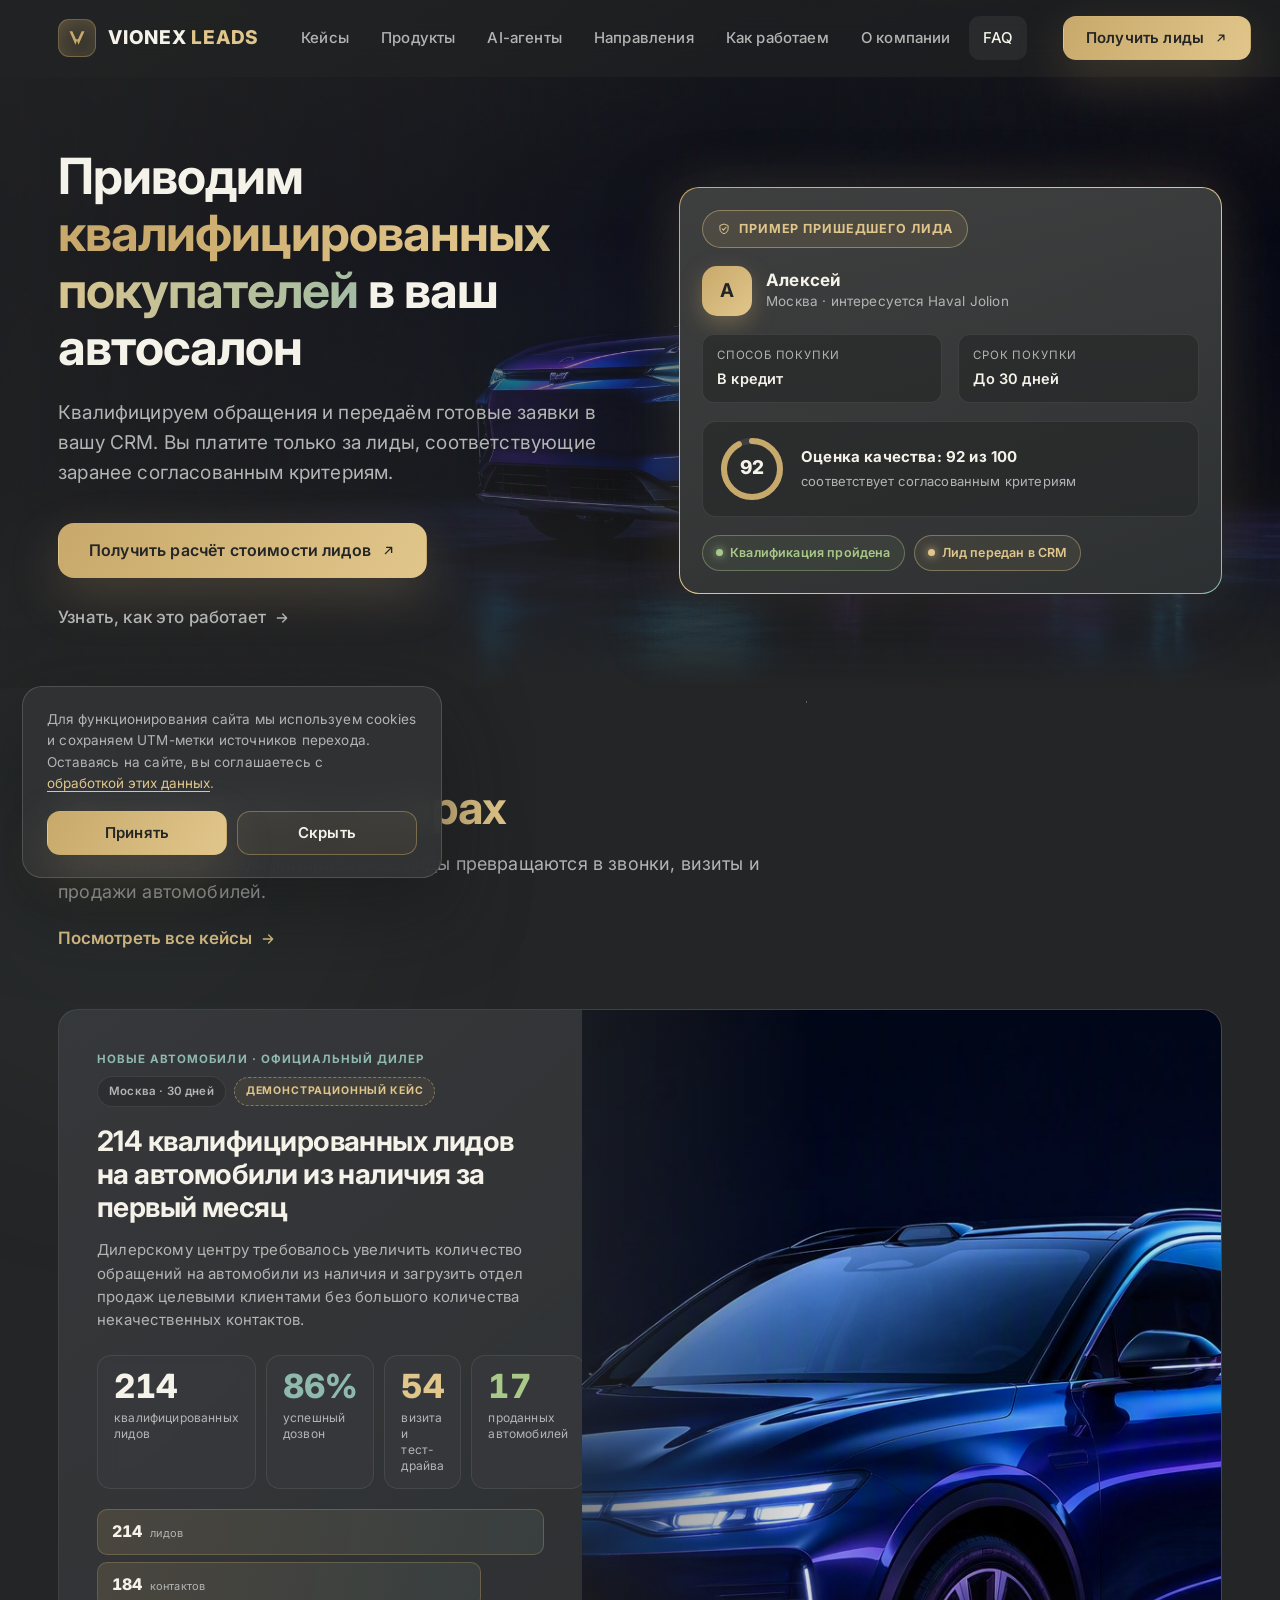
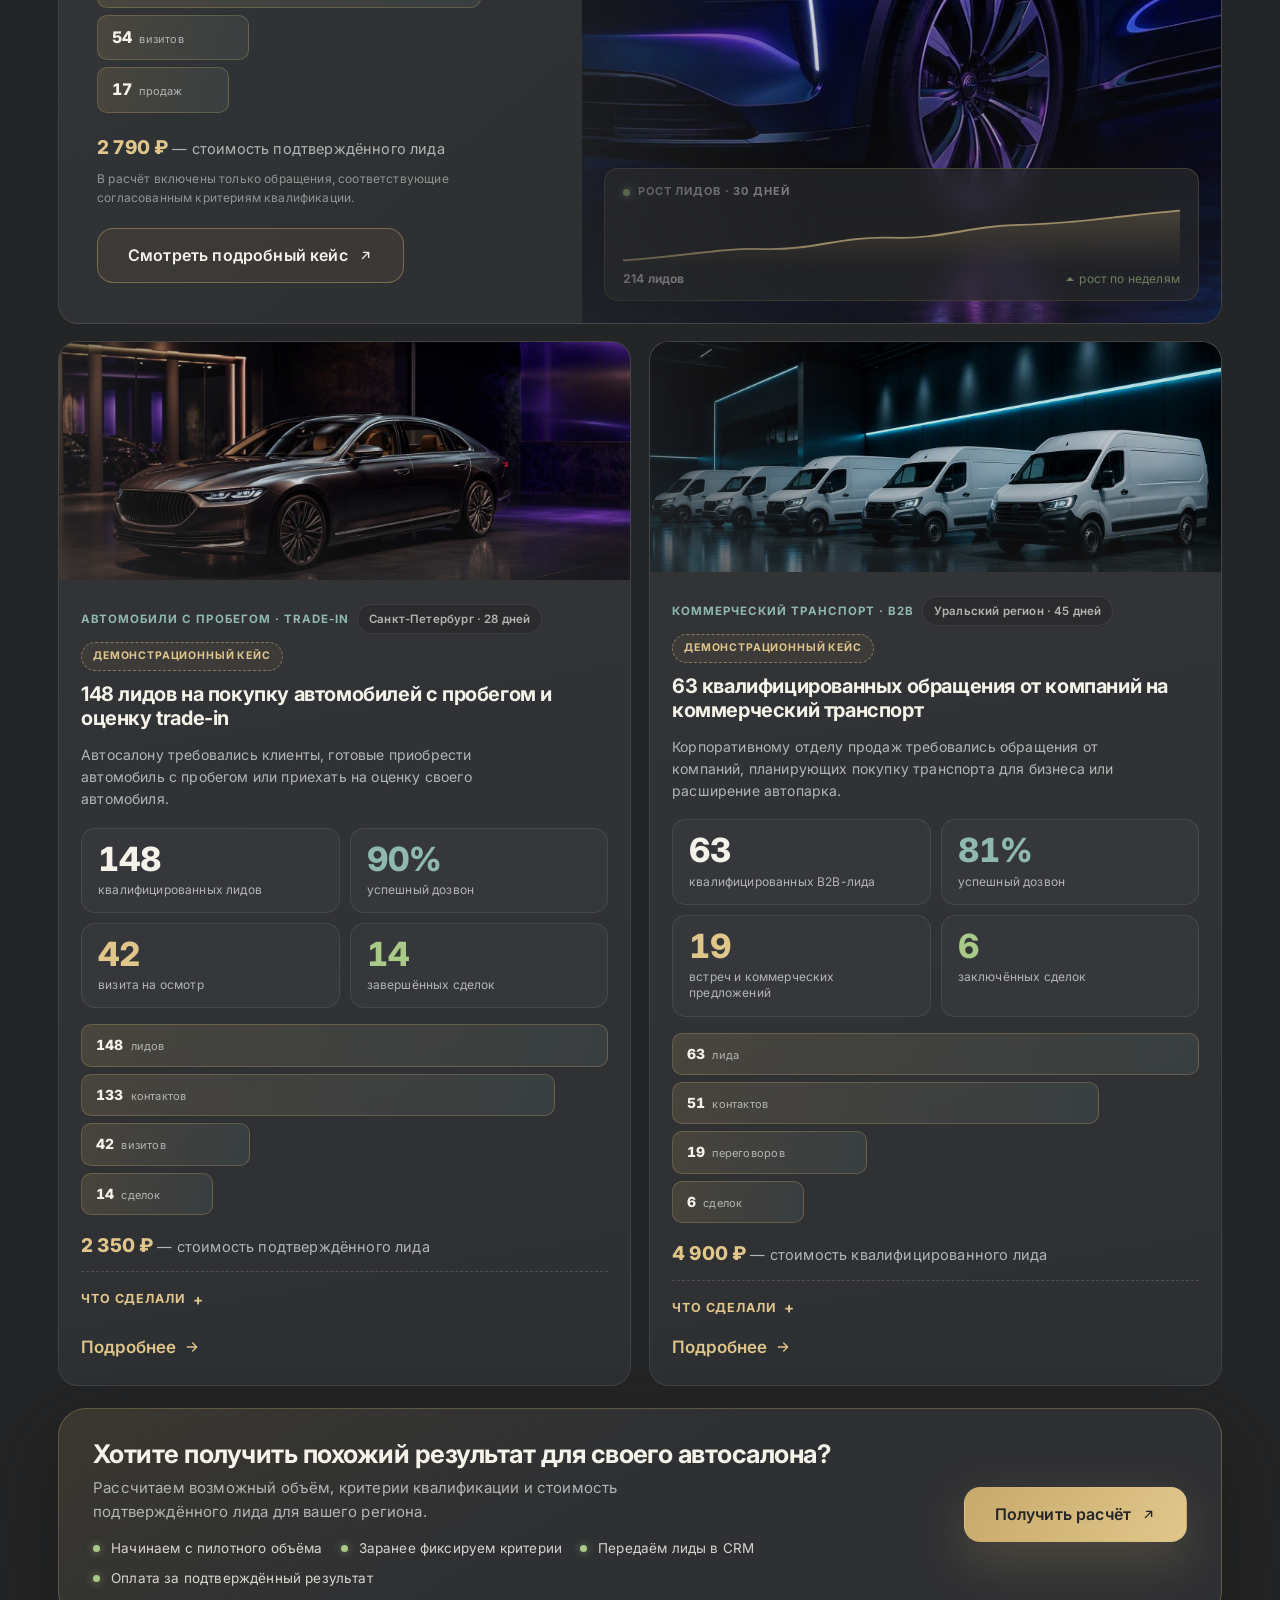
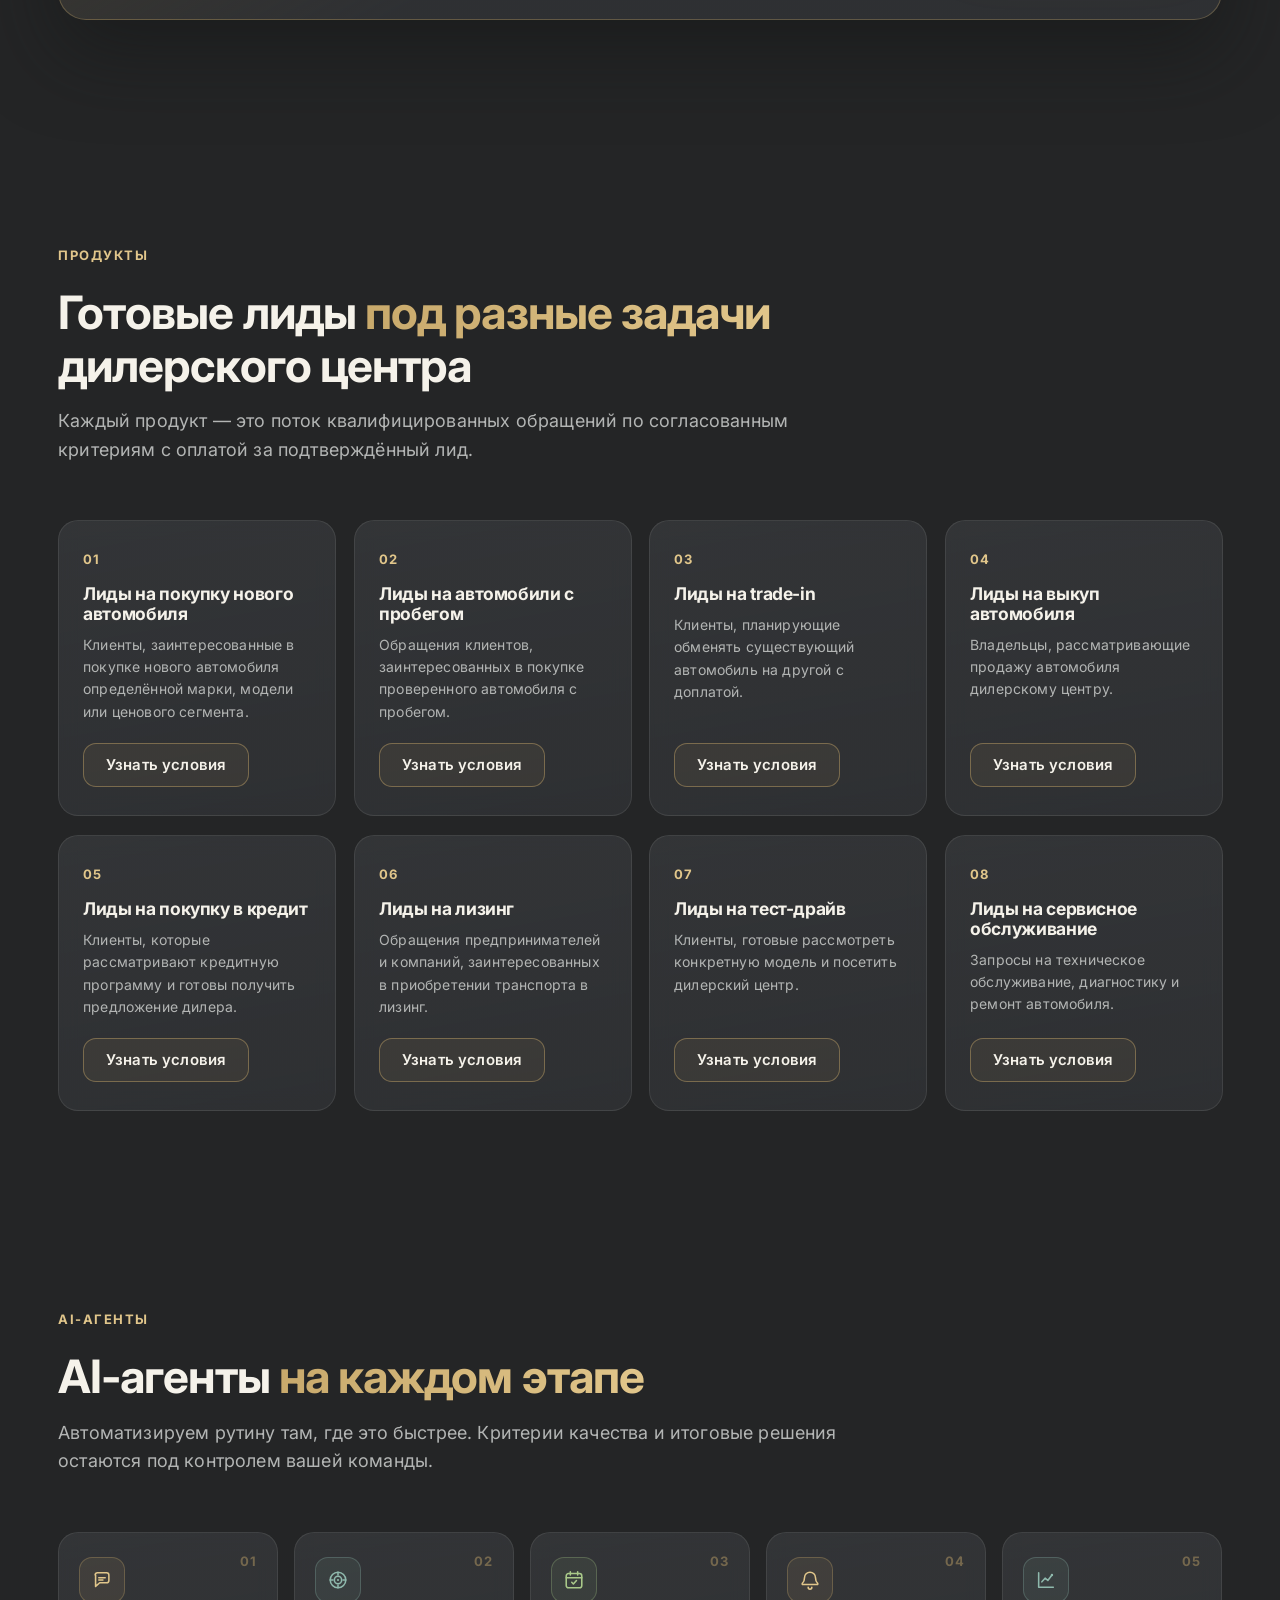
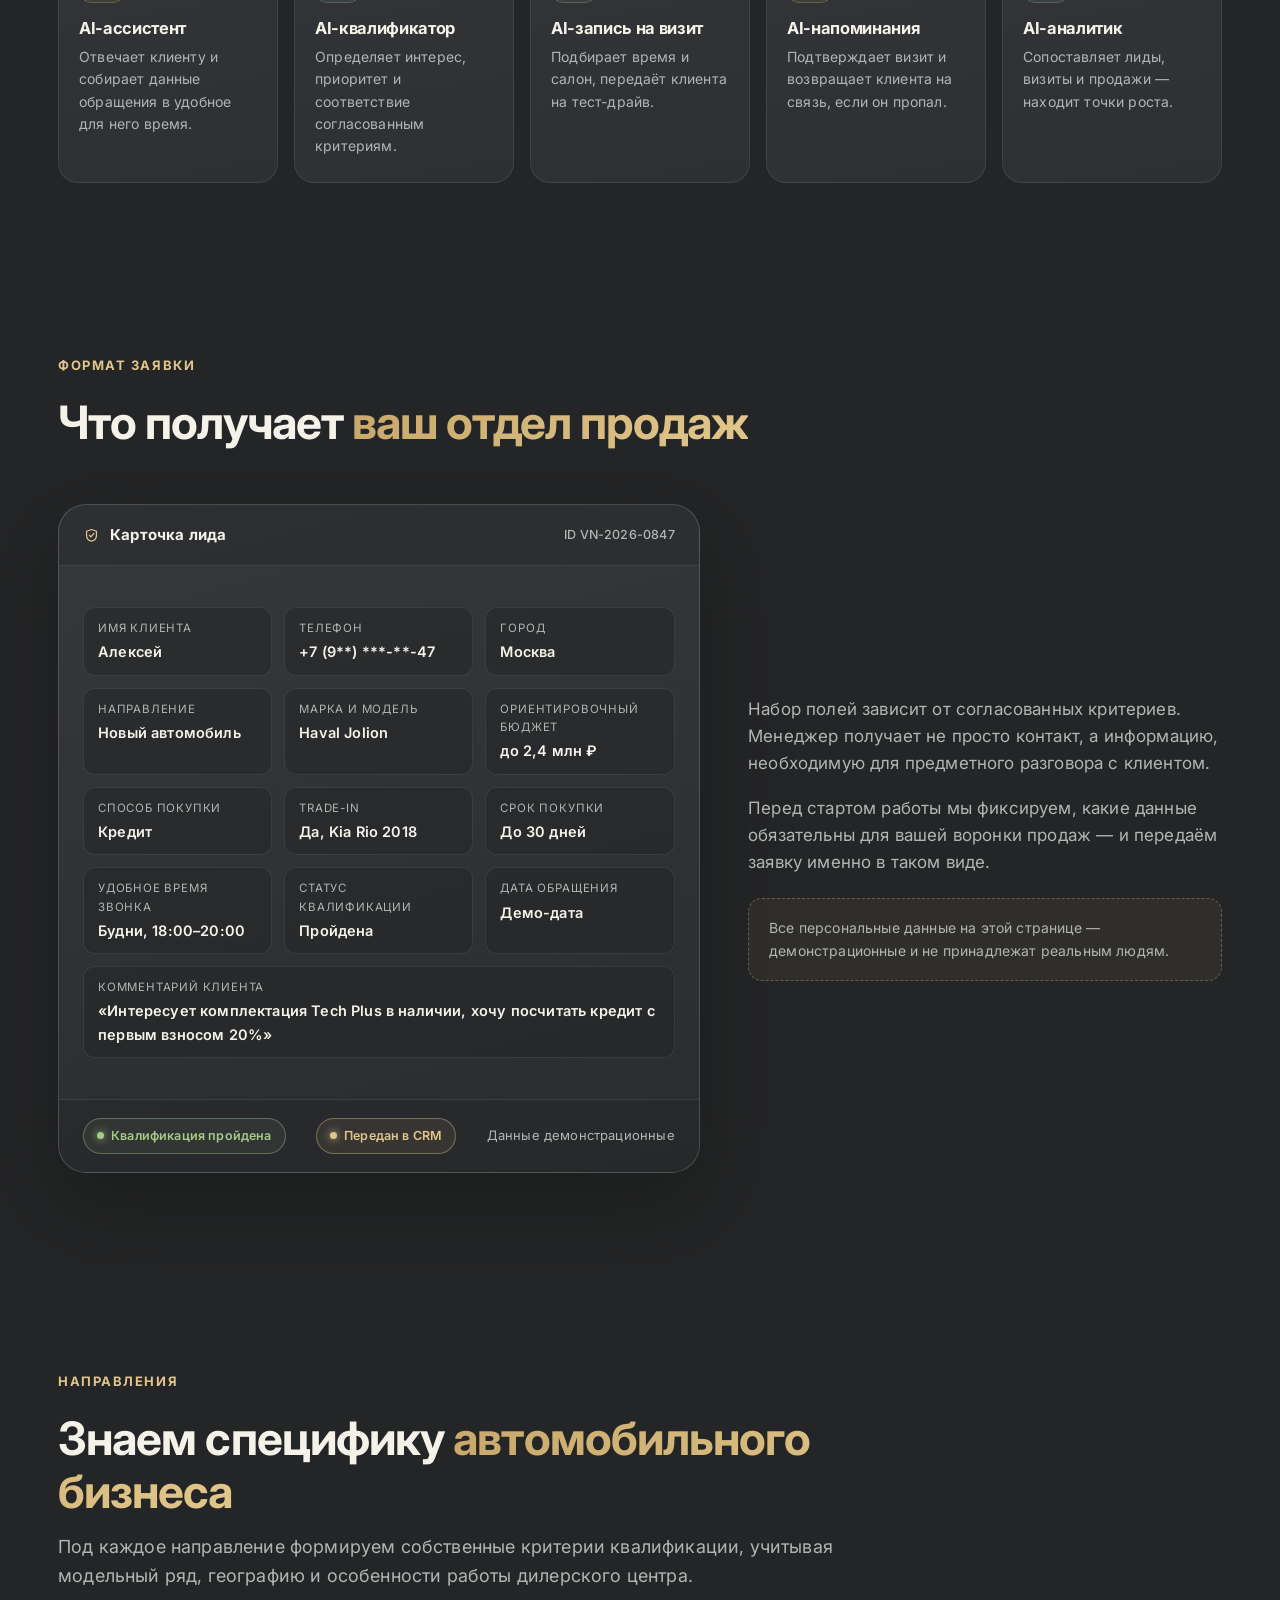
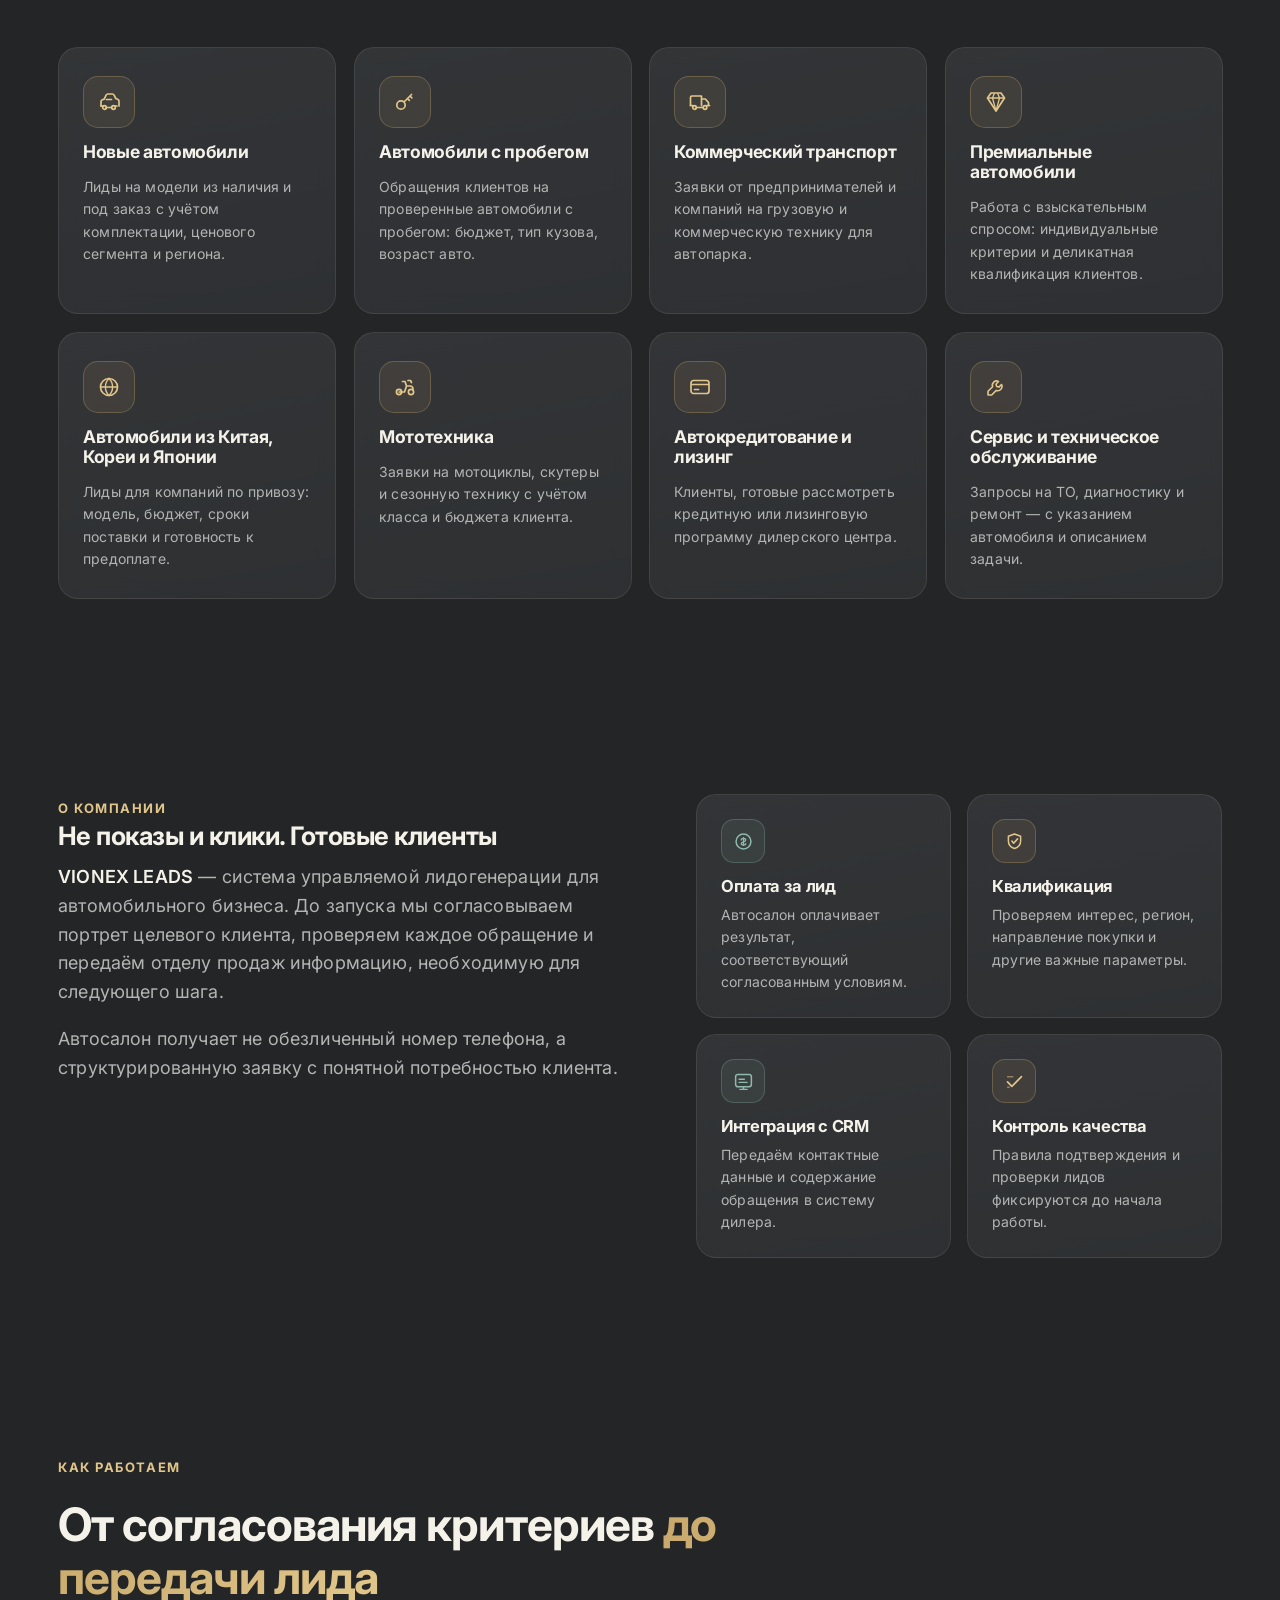
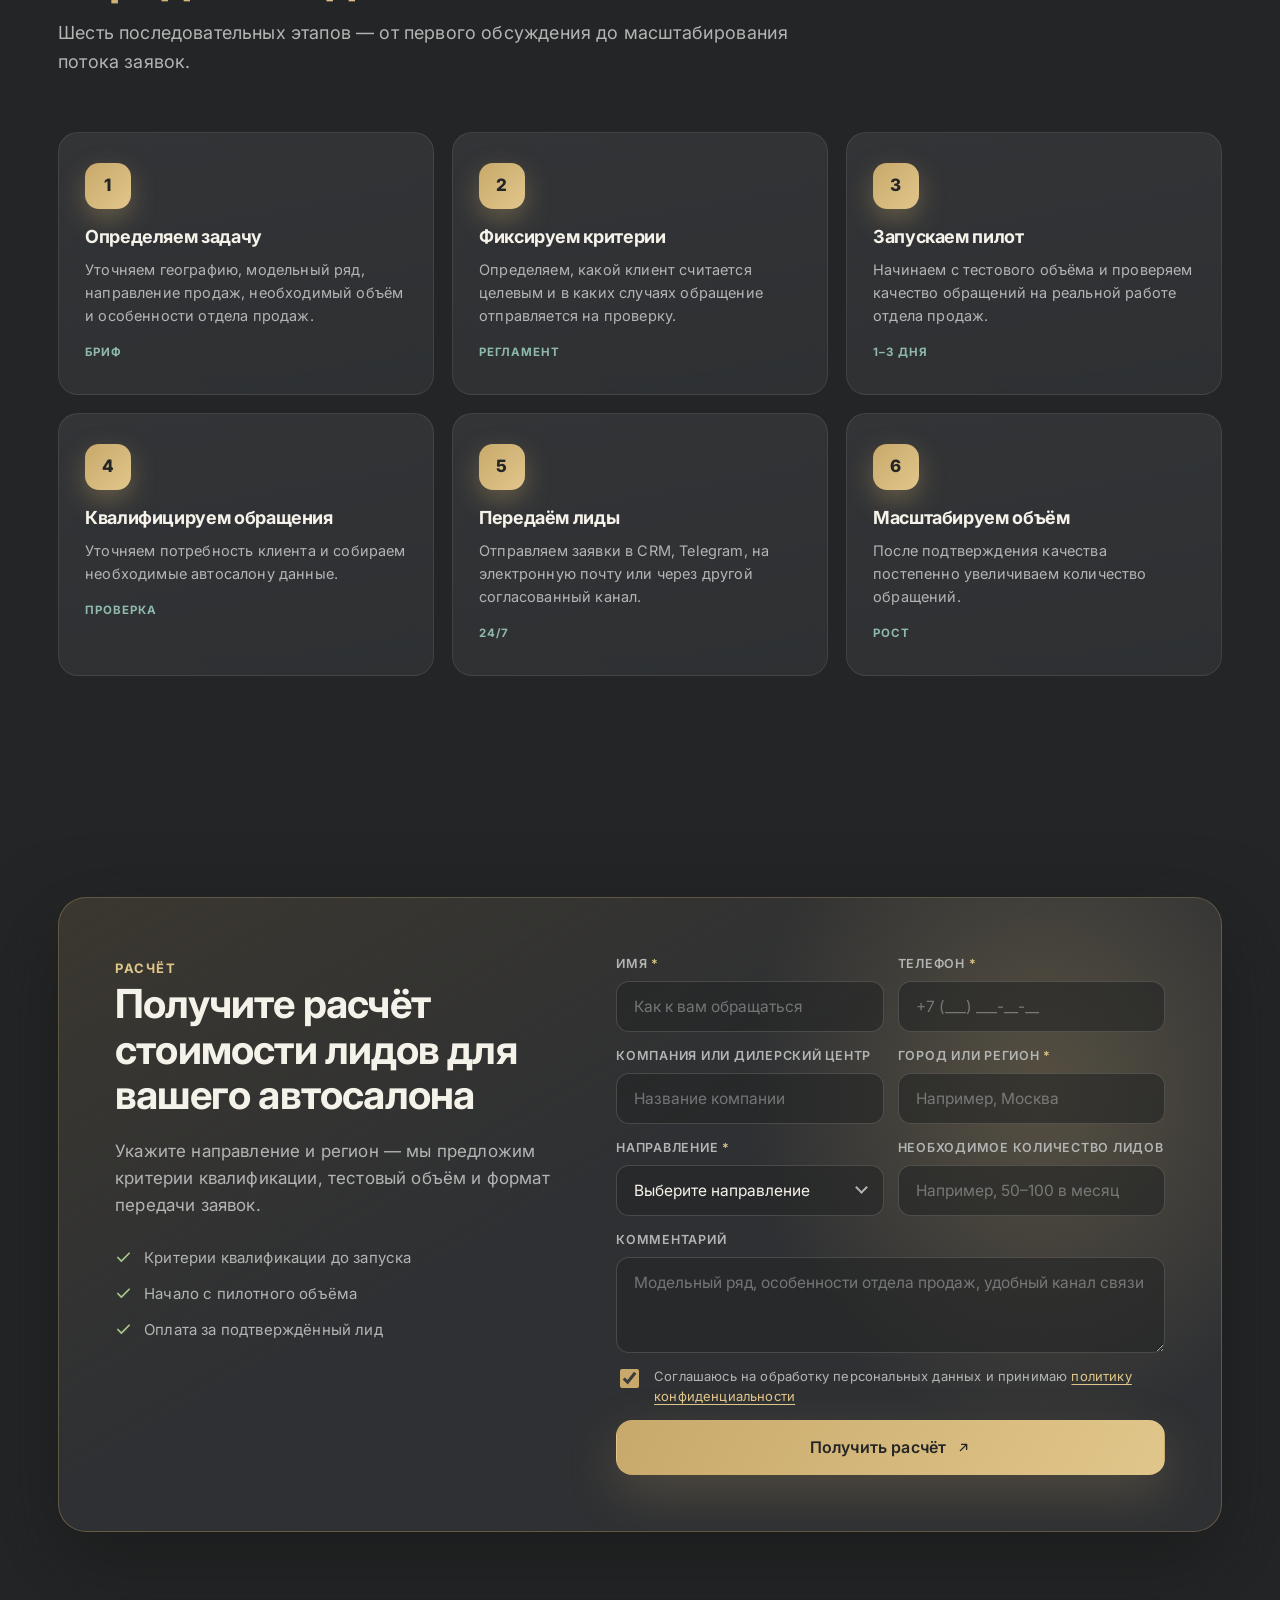
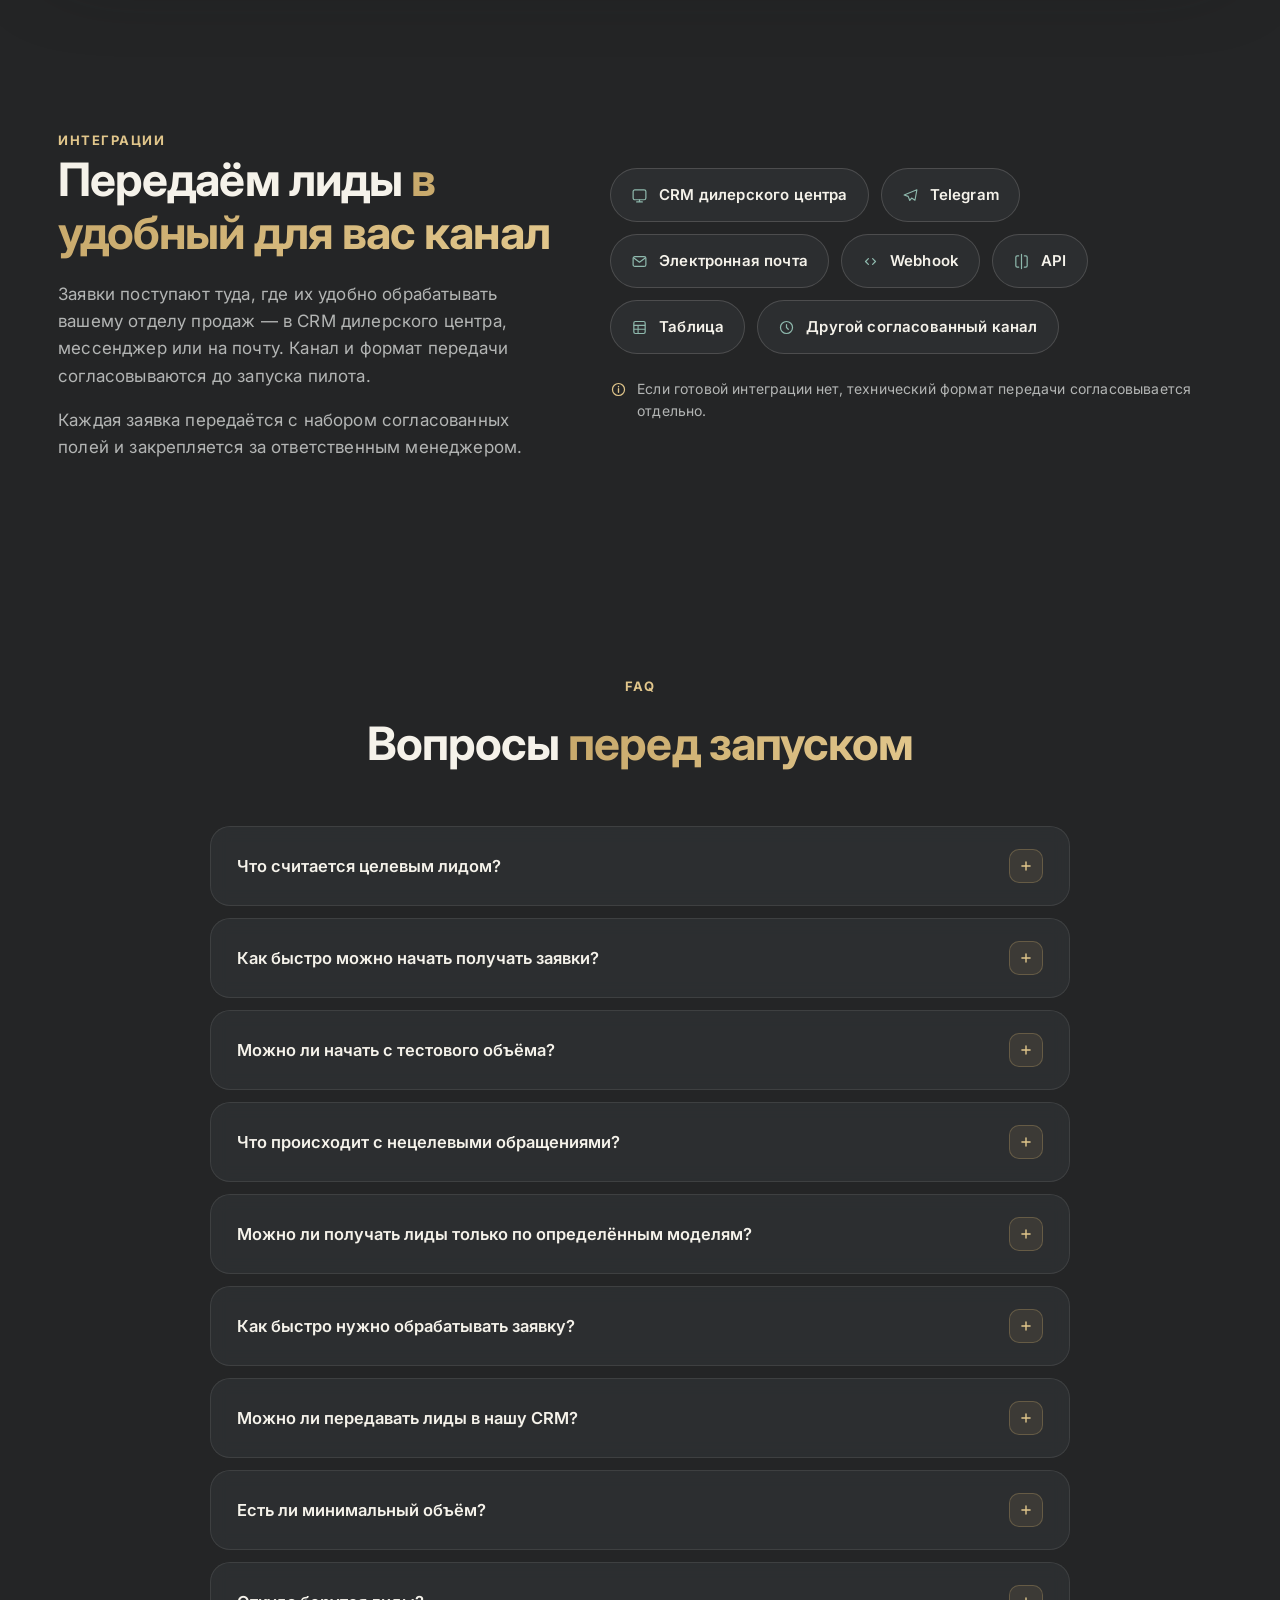
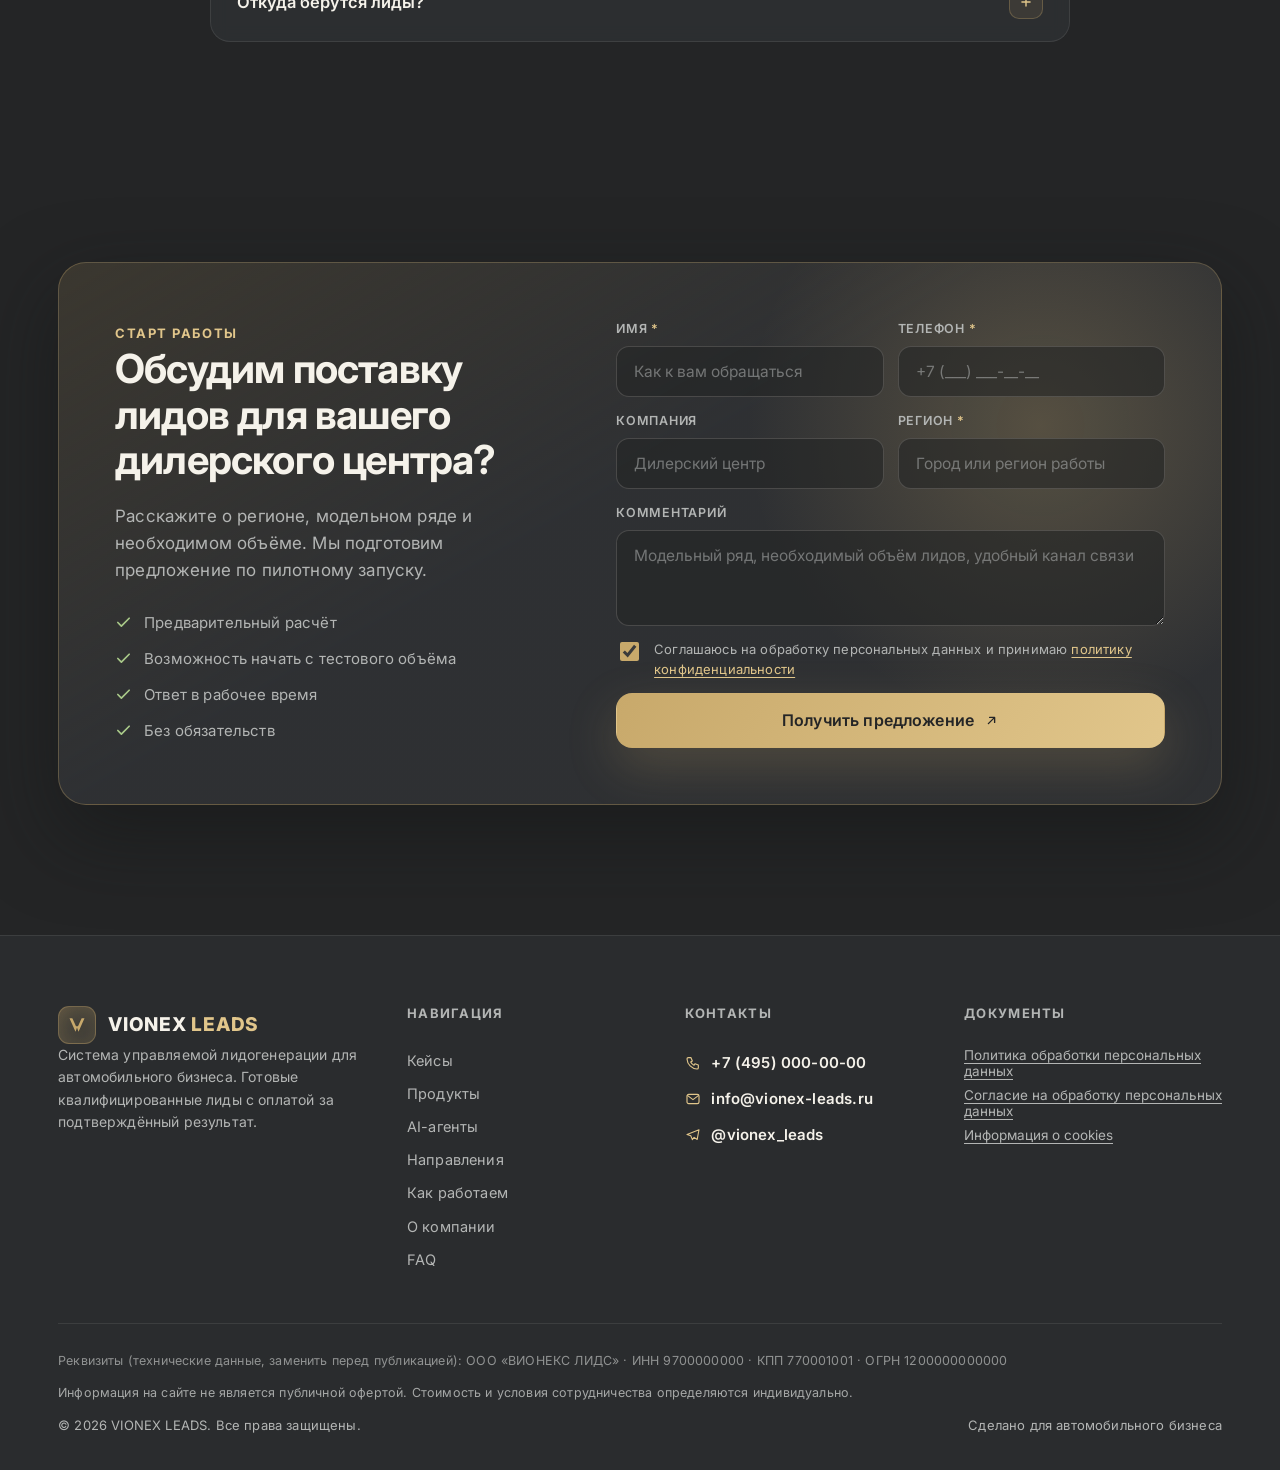
==== commit 9431e198: "Refresh site palette and typography" ====
--- a/index.html
+++ b/index.html
@@ -10,7 +10,7 @@
   <!-- TODO перед публикацией: заменить https://vionex-leads.ru на реальный домен -->
   <link rel="canonical" href="https://vionex-leads.ru/">
   <meta name="robots" content="index, follow">
-  <meta name="theme-color" content="#070810">
+  <meta name="theme-color" content="#242526">
 
   <!-- Open Graph -->
   <meta property="og:type" content="website">
@@ -80,7 +80,7 @@
   <div class="container header__inner">
     <a class="logo" href="#top" aria-label="VIONEX LEADS — на главную">
       <span class="logo__mark" aria-hidden="true">
-        <svg width="20" height="20" viewBox="0 0 24 24" fill="none"><path d="M3 4l7.2 16L12 15l1.8 5L21 4h-3.4l-4.4 9.6h-2.4L6.4 4H3z" fill="url(#lg1)"/><defs><linearGradient id="lg1" x1="3" y1="4" x2="21" y2="20"><stop stop-color="#8B5DFF"/><stop offset="1" stop-color="#BA72FF"/></linearGradient></defs></svg>
+        <svg width="20" height="20" viewBox="0 0 24 24" fill="none"><path d="M3 4l7.2 16L12 15l1.8 5L21 4h-3.4l-4.4 9.6h-2.4L6.4 4H3z" fill="url(#lg1)"/><defs><linearGradient id="lg1" x1="3" y1="4" x2="21" y2="20"><stop stop-color="#C8A96B"/><stop offset="1" stop-color="#E1C68B"/></linearGradient></defs></svg>
       </span>
       <span class="logo__name">VIONEX&nbsp;<b>LEADS</b></span>
     </a>
@@ -167,7 +167,7 @@
             <svg width="66" height="66" viewBox="0 0 66 66">
               <defs>
                 <linearGradient id="scoreGrad" x1="0" y1="0" x2="66" y2="66">
-                  <stop stop-color="#8B5DFF"/><stop offset="1" stop-color="#68E7EE"/>
+                  <stop stop-color="#C8A96B"/><stop offset="1" stop-color="#8FB9AD"/>
                 </linearGradient>
               </defs>
               <circle class="score-ring__bg" cx="33" cy="33" r="28" fill="none" stroke-width="6"/>
@@ -250,11 +250,11 @@
           <svg class="kcase__spark" viewBox="0 0 260 90" preserveAspectRatio="none" aria-hidden="true">
             <defs>
               <linearGradient id="sparkFill" x1="0" y1="0" x2="0" y2="1">
-                <stop stop-color="#8B5DFF" stop-opacity="0.35"/><stop offset="1" stop-color="#8B5DFF" stop-opacity="0"/>
+                <stop stop-color="#C8A96B" stop-opacity="0.35"/><stop offset="1" stop-color="#C8A96B" stop-opacity="0"/>
               </linearGradient>
             </defs>
             <path class="kcase__spark-fill" d="M0,78 C30,72 45,60 65,62 C90,64 100,44 125,46 C150,48 160,30 185,28 C210,26 230,16 260,8 L260,90 L0,90 Z" fill="url(#sparkFill)"/>
-            <path class="kcase__spark-line" d="M0,78 C30,72 45,60 65,62 C90,64 100,44 125,46 C150,48 160,30 185,28 C210,26 230,16 260,8" fill="none" stroke="#BA72FF" stroke-width="2.5" stroke-linecap="round"/>
+            <path class="kcase__spark-line" d="M0,78 C30,72 45,60 65,62 C90,64 100,44 125,46 C150,48 160,30 185,28 C210,26 230,16 260,8" fill="none" stroke="#E1C68B" stroke-width="2.5" stroke-linecap="round"/>
           </svg>
           <div class="kcase__panel-foot"><span>214 лидов</span><span class="kcase__panel-up">рост по неделям</span></div>
         </div>
@@ -511,7 +511,7 @@
       <div class="lead-full reveal" role="img" aria-label="Демонстрационная карточка лида с полями: имя, телефон, город, направление, марка и модель, бюджет, способ покупки, trade-in, срок, удобное время, комментарий, статус квалификации, дата">
         <div class="lead-full__bar">
           <span class="lead-full__title">
-            <svg width="17" height="17" viewBox="0 0 24 24" fill="none"><path d="M12 3.5 5 6v5.5c0 4.3 2.9 7.4 7 8.5 4.1-1.1 7-4.2 7-8.5V6l-7-2.5Z" stroke="#BA72FF" stroke-width="1.7" stroke-linejoin="round"/><path d="M9 11.5 11 14l4.5-5" stroke="#BA72FF" stroke-width="1.8" stroke-linecap="round" stroke-linejoin="round"/></svg>
+            <svg width="17" height="17" viewBox="0 0 24 24" fill="none"><path d="M12 3.5 5 6v5.5c0 4.3 2.9 7.4 7 8.5 4.1-1.1 7-4.2 7-8.5V6l-7-2.5Z" stroke="#E1C68B" stroke-width="1.7" stroke-linejoin="round"/><path d="M9 11.5 11 14l4.5-5" stroke="#E1C68B" stroke-width="1.8" stroke-linecap="round" stroke-linejoin="round"/></svg>
             Карточка лида
           </span>
           <span class="lead-full__id">ID VN-2026-0847</span>
@@ -841,39 +841,39 @@
 
     <div class="faq">
       <div class="faq-item reveal">
-        <button class="faq-item__q" aria-expanded="false">Что считается целевым лидом?<span class="faq-item__icon"><svg width="14" height="14" viewBox="0 0 24 24" fill="none"><path d="M12 5v14M5 12h14" stroke="#BA72FF" stroke-width="2.4" stroke-linecap="round"/></svg></span></button>
+        <button class="faq-item__q" aria-expanded="false">Что считается целевым лидом?<span class="faq-item__icon"><svg width="14" height="14" viewBox="0 0 24 24" fill="none"><path d="M12 5v14M5 12h14" stroke="#E1C68B" stroke-width="2.4" stroke-linecap="round"/></svg></span></button>
         <div class="faq-item__a"><div class="faq-item__a-inner">Перед запуском совместно определяются обязательные критерии: регион, направление, контактные данные, интерес клиента и другие параметры. Лид признаётся целевым, только если соответствует зафиксированным условиям.</div></div>
       </div>
       <div class="faq-item reveal">
-        <button class="faq-item__q" aria-expanded="false">Как быстро можно начать получать заявки?<span class="faq-item__icon"><svg width="14" height="14" viewBox="0 0 24 24" fill="none"><path d="M12 5v14M5 12h14" stroke="#BA72FF" stroke-width="2.4" stroke-linecap="round"/></svg></span></button>
+        <button class="faq-item__q" aria-expanded="false">Как быстро можно начать получать заявки?<span class="faq-item__icon"><svg width="14" height="14" viewBox="0 0 24 24" fill="none"><path d="M12 5v14M5 12h14" stroke="#E1C68B" stroke-width="2.4" stroke-linecap="round"/></svg></span></button>
         <div class="faq-item__a"><div class="faq-item__a-inner">Срок зависит от направления, региона, необходимого объёма и способа передачи. Предварительный план формируется после короткого брифа.</div></div>
       </div>
       <div class="faq-item reveal">
-        <button class="faq-item__q" aria-expanded="false">Можно ли начать с тестового объёма?<span class="faq-item__icon"><svg width="14" height="14" viewBox="0 0 24 24" fill="none"><path d="M12 5v14M5 12h14" stroke="#BA72FF" stroke-width="2.4" stroke-linecap="round"/></svg></span></button>
+        <button class="faq-item__q" aria-expanded="false">Можно ли начать с тестового объёма?<span class="faq-item__icon"><svg width="14" height="14" viewBox="0 0 24 24" fill="none"><path d="M12 5v14M5 12h14" stroke="#E1C68B" stroke-width="2.4" stroke-linecap="round"/></svg></span></button>
         <div class="faq-item__a"><div class="faq-item__a-inner">Да. Рекомендуется начинать с пилотного объёма, чтобы проверить качество лидов и работу отдела продаж на реальных обращениях.</div></div>
       </div>
       <div class="faq-item reveal">
-        <button class="faq-item__q" aria-expanded="false">Что происходит с нецелевыми обращениями?<span class="faq-item__icon"><svg width="14" height="14" viewBox="0 0 24 24" fill="none"><path d="M12 5v14M5 12h14" stroke="#BA72FF" stroke-width="2.4" stroke-linecap="round"/></svg></span></button>
+        <button class="faq-item__q" aria-expanded="false">Что происходит с нецелевыми обращениями?<span class="faq-item__icon"><svg width="14" height="14" viewBox="0 0 24 24" fill="none"><path d="M12 5v14M5 12h14" stroke="#E1C68B" stroke-width="2.4" stroke-linecap="round"/></svg></span></button>
         <div class="faq-item__a"><div class="faq-item__a-inner">Порядок проверки и возможной замены фиксируется в условиях сотрудничества до запуска. Спорные обращения разбираются по согласованному регламенту.</div></div>
       </div>
       <div class="faq-item reveal">
-        <button class="faq-item__q" aria-expanded="false">Можно ли получать лиды только по определённым моделям?<span class="faq-item__icon"><svg width="14" height="14" viewBox="0 0 24 24" fill="none"><path d="M12 5v14M5 12h14" stroke="#BA72FF" stroke-width="2.4" stroke-linecap="round"/></svg></span></button>
+        <button class="faq-item__q" aria-expanded="false">Можно ли получать лиды только по определённым моделям?<span class="faq-item__icon"><svg width="14" height="14" viewBox="0 0 24 24" fill="none"><path d="M12 5v14M5 12h14" stroke="#E1C68B" stroke-width="2.4" stroke-linecap="round"/></svg></span></button>
         <div class="faq-item__a"><div class="faq-item__a-inner">Да, если в выбранном регионе есть достаточный объём спроса. Такая возможность оценивается до запуска.</div></div>
       </div>
       <div class="faq-item reveal">
-        <button class="faq-item__q" aria-expanded="false">Как быстро нужно обрабатывать заявку?<span class="faq-item__icon"><svg width="14" height="14" viewBox="0 0 24 24" fill="none"><path d="M12 5v14M5 12h14" stroke="#BA72FF" stroke-width="2.4" stroke-linecap="round"/></svg></span></button>
+        <button class="faq-item__q" aria-expanded="false">Как быстро нужно обрабатывать заявку?<span class="faq-item__icon"><svg width="14" height="14" viewBox="0 0 24 24" fill="none"><path d="M12 5v14M5 12h14" stroke="#E1C68B" stroke-width="2.4" stroke-linecap="round"/></svg></span></button>
         <div class="faq-item__a"><div class="faq-item__a-inner">Рекомендуется связаться с клиентом как можно быстрее после получения лида — скорость первого касания напрямую влияет на вероятность визита.</div></div>
       </div>
       <div class="faq-item reveal">
-        <button class="faq-item__q" aria-expanded="false">Можно ли передавать лиды в нашу CRM?<span class="faq-item__icon"><svg width="14" height="14" viewBox="0 0 24 24" fill="none"><path d="M12 5v14M5 12h14" stroke="#BA72FF" stroke-width="2.4" stroke-linecap="round"/></svg></span></button>
+        <button class="faq-item__q" aria-expanded="false">Можно ли передавать лиды в нашу CRM?<span class="faq-item__icon"><svg width="14" height="14" viewBox="0 0 24 24" fill="none"><path d="M12 5v14M5 12h14" stroke="#E1C68B" stroke-width="2.4" stroke-linecap="round"/></svg></span></button>
         <div class="faq-item__a"><div class="faq-item__a-inner">Да, если CRM поддерживает необходимый способ интеграции. Также доступны Telegram, электронная почта, webhook и другие варианты.</div></div>
       </div>
       <div class="faq-item reveal">
-        <button class="faq-item__q" aria-expanded="false">Есть ли минимальный объём?<span class="faq-item__icon"><svg width="14" height="14" viewBox="0 0 24 24" fill="none"><path d="M12 5v14M5 12h14" stroke="#BA72FF" stroke-width="2.4" stroke-linecap="round"/></svg></span></button>
+        <button class="faq-item__q" aria-expanded="false">Есть ли минимальный объём?<span class="faq-item__icon"><svg width="14" height="14" viewBox="0 0 24 24" fill="none"><path d="M12 5v14M5 12h14" stroke="#E1C68B" stroke-width="2.4" stroke-linecap="round"/></svg></span></button>
         <div class="faq-item__a"><div class="faq-item__a-inner">Минимальный объём зависит от направления и региона и определяется при расчёте пилотного запуска.</div></div>
       </div>
       <div class="faq-item reveal">
-        <button class="faq-item__q" aria-expanded="false">Откуда берутся лиды?<span class="faq-item__icon"><svg width="14" height="14" viewBox="0 0 24 24" fill="none"><path d="M12 5v14M5 12h14" stroke="#BA72FF" stroke-width="2.4" stroke-linecap="round"/></svg></span></button>
+        <button class="faq-item__q" aria-expanded="false">Откуда берутся лиды?<span class="faq-item__icon"><svg width="14" height="14" viewBox="0 0 24 24" fill="none"><path d="M12 5v14M5 12h14" stroke="#E1C68B" stroke-width="2.4" stroke-linecap="round"/></svg></span></button>
         <div class="faq-item__a"><div class="faq-item__a-inner">VIONEX использует собственную систему привлечения, обработки и квалификации обращений. Отдельные источники и внутренние технологии не раскрываются.</div></div>
       </div>
     </div>
@@ -966,7 +966,7 @@
       <div class="footer__about">
         <a class="logo" href="#top" aria-label="VIONEX LEADS — наверх">
           <span class="logo__mark" aria-hidden="true">
-            <svg width="20" height="20" viewBox="0 0 24 24" fill="none"><path d="M3 4l7.2 16L12 15l1.8 5L21 4h-3.4l-4.4 9.6h-2.4L6.4 4H3z" fill="url(#lg2)"/><defs><linearGradient id="lg2" x1="3" y1="4" x2="21" y2="20"><stop stop-color="#8B5DFF"/><stop offset="1" stop-color="#BA72FF"/></linearGradient></defs></svg>
+            <svg width="20" height="20" viewBox="0 0 24 24" fill="none"><path d="M3 4l7.2 16L12 15l1.8 5L21 4h-3.4l-4.4 9.6h-2.4L6.4 4H3z" fill="url(#lg2)"/><defs><linearGradient id="lg2" x1="3" y1="4" x2="21" y2="20"><stop stop-color="#C8A96B"/><stop offset="1" stop-color="#E1C68B"/></linearGradient></defs></svg>
           </span>
           <span class="logo__name">VIONEX&nbsp;<b>LEADS</b></span>
         </a>
--- a/assets/style.css
+++ b/assets/style.css
@@ -1,29 +1,29 @@
 /* ============================================================
    VIONEX LEADS — квалифицированные лиды для автосалонов
-   Тёмная премиальная тема / стекло / фиолетовые градиенты
+   Тёмная премиальная тема / графит / шампань / холодный шалфей
    ============================================================ */
 
 :root {
-  --bg: #070810;
-  --bg-soft: #0B0D18;
-  --card: #111421;
-  --surface: #171A2A;
-  --text: #F6F7FB;
-  --muted: #A8ADBD;
-  --violet: #8B5DFF;
-  --violet-2: #BA72FF;
-  --cyan: #68E7EE;
-  --green: #ADF35B;
+  --bg: #242526;
+  --bg-soft: #2A2C2E;
+  --card: #303235;
+  --surface: #383A3D;
+  --text: #F5F2EA;
+  --muted: #B3B5B4;
+  --violet: #C8A96B;
+  --violet-2: #E1C68B;
+  --cyan: #8FB9AD;
+  --green: #A9C989;
   --danger: #ff6b86;
-  --line: rgba(246, 247, 251, 0.08);
-  --line-strong: rgba(246, 247, 251, 0.14);
-  --glass: rgba(17, 20, 33, 0.62);
+  --line: rgba(245, 242, 234, 0.09);
+  --line-strong: rgba(245, 242, 234, 0.16);
+  --glass: rgba(48, 50, 53, 0.72);
   --radius-l: 28px;
   --radius-m: 20px;
   --radius-s: 14px;
-  --shadow-l: 0 30px 80px rgba(2, 3, 10, 0.55);
-  --shadow-violet: 0 18px 50px rgba(139, 93, 255, 0.28);
-  --font: "Inter", ui-sans-serif, -apple-system, BlinkMacSystemFont, "Segoe UI", Roboto, Helvetica, Arial, sans-serif;
+  --shadow-l: 0 30px 80px rgba(20, 21, 22, 0.52);
+  --shadow-violet: 0 18px 50px rgba(200, 169, 107, 0.22);
+  --font: "Inter", sans-serif;
   --header-h: 76px;
   --ease: cubic-bezier(0.22, 0.9, 0.28, 1);
 }
@@ -53,7 +53,7 @@
 button { font-family: inherit; cursor: pointer; }
 input, select, textarea, button { font-family: inherit; font-size: inherit; color: inherit; }
 
-::selection { background: rgba(139, 93, 255, 0.45); color: #fff; }
+::selection { background: rgba(200, 169, 107, 0.45); color: #fff; }
 
 h1, h2, h3, h4 {
   margin: 0 0 0.5em;
@@ -82,7 +82,7 @@
   left: -9999px;
   top: 0;
   background: var(--violet);
-  color: #fff;
+  color: #242526;
   padding: 10px 18px;
   border-radius: 0 0 12px 0;
   z-index: 200;
@@ -102,16 +102,16 @@
   z-index: -3;
   pointer-events: none;
   background-image:
-    radial-gradient(1.6px 1.6px at 12% 18%, rgba(246,247,251,0.5) 40%, transparent 60%),
-    radial-gradient(1.2px 1.2px at 32% 64%, rgba(246,247,251,0.35) 40%, transparent 60%),
-    radial-gradient(1.8px 1.8px at 55% 12%, rgba(186,114,255,0.5) 40%, transparent 60%),
-    radial-gradient(1.3px 1.3px at 71% 42%, rgba(246,247,251,0.3) 40%, transparent 60%),
-    radial-gradient(1.5px 1.5px at 86% 22%, rgba(104,231,238,0.45) 40%, transparent 60%),
-    radial-gradient(1.1px 1.1px at 24% 86%, rgba(246,247,251,0.3) 40%, transparent 60%),
-    radial-gradient(1.7px 1.7px at 63% 78%, rgba(186,114,255,0.35) 40%, transparent 60%),
-    radial-gradient(1.2px 1.2px at 92% 66%, rgba(246,247,251,0.32) 40%, transparent 60%),
-    radial-gradient(1.4px 1.4px at 44% 34%, rgba(246,247,251,0.28) 40%, transparent 60%),
-    radial-gradient(1.3px 1.3px at 6% 52%, rgba(104,231,238,0.3) 40%, transparent 60%);
+    radial-gradient(1.6px 1.6px at 12% 18%, rgba(245, 242, 234,0.5) 40%, transparent 60%),
+    radial-gradient(1.2px 1.2px at 32% 64%, rgba(245, 242, 234,0.35) 40%, transparent 60%),
+    radial-gradient(1.8px 1.8px at 55% 12%, rgba(225, 198, 139,0.5) 40%, transparent 60%),
+    radial-gradient(1.3px 1.3px at 71% 42%, rgba(245, 242, 234,0.3) 40%, transparent 60%),
+    radial-gradient(1.5px 1.5px at 86% 22%, rgba(143, 185, 173,0.45) 40%, transparent 60%),
+    radial-gradient(1.1px 1.1px at 24% 86%, rgba(245, 242, 234,0.3) 40%, transparent 60%),
+    radial-gradient(1.7px 1.7px at 63% 78%, rgba(225, 198, 139,0.35) 40%, transparent 60%),
+    radial-gradient(1.2px 1.2px at 92% 66%, rgba(245, 242, 234,0.32) 40%, transparent 60%),
+    radial-gradient(1.4px 1.4px at 44% 34%, rgba(245, 242, 234,0.28) 40%, transparent 60%),
+    radial-gradient(1.3px 1.3px at 6% 52%, rgba(143, 185, 173,0.3) 40%, transparent 60%);
 }
 
 .bg-glow {
@@ -127,13 +127,13 @@
 .bg-glow--violet {
   top: -22vw;
   right: -18vw;
-  background: radial-gradient(circle, rgba(139, 93, 255, 0.34), transparent 62%);
+  background: radial-gradient(circle, rgba(200, 169, 107, 0.34), transparent 62%);
   animation: glowDrift 26s ease-in-out infinite alternate;
 }
 .bg-glow--cyan {
   bottom: -28vw;
   left: -20vw;
-  background: radial-gradient(circle, rgba(104, 231, 238, 0.16), transparent 60%);
+  background: radial-gradient(circle, rgba(143, 185, 173, 0.16), transparent 60%);
   animation: glowDrift 32s ease-in-out infinite alternate-reverse;
 }
 
@@ -179,18 +179,18 @@
 
 .btn--primary {
   background: linear-gradient(120deg, var(--violet) 0%, var(--violet-2) 100%);
-  color: #fff;
+  color: #242526;
   box-shadow: var(--shadow-violet);
 }
-.btn--primary:hover { transform: translateY(-3px); box-shadow: 0 24px 60px rgba(139, 93, 255, 0.4); }
+.btn--primary:hover { transform: translateY(-3px); box-shadow: 0 24px 60px rgba(200, 169, 107, 0.4); }
 .btn--primary:active { transform: translateY(-1px); }
 
 .btn--ghost {
-  background: rgba(139, 93, 255, 0.08);
-  border-color: rgba(139, 93, 255, 0.45);
+  background: rgba(200, 169, 107, 0.08);
+  border-color: rgba(200, 169, 107, 0.45);
   color: var(--text);
 }
-.btn--ghost:hover { background: rgba(139, 93, 255, 0.16); border-color: var(--violet); transform: translateY(-2px); }
+.btn--ghost:hover { background: rgba(200, 169, 107, 0.16); border-color: var(--violet); transform: translateY(-2px); }
 
 .btn--sm { padding: 12px 22px; font-size: 15px; border-radius: 13px; }
 .btn--block { width: 100%; }
@@ -215,16 +215,16 @@
   left: 0;
   right: 0;
   z-index: 100;
-  background: rgba(7, 8, 16, 0.55);
+  background: rgba(36, 37, 38, 0.55);
   backdrop-filter: blur(18px);
   -webkit-backdrop-filter: blur(18px);
   border-bottom: 1px solid transparent;
   transition: background 0.3s, border-color 0.3s, box-shadow 0.3s;
 }
 .header.scrolled {
-  background: rgba(7, 8, 16, 0.82);
+  background: rgba(36, 37, 38, 0.82);
   border-bottom-color: var(--line);
-  box-shadow: 0 12px 40px rgba(2, 3, 10, 0.45);
+  box-shadow: 0 12px 40px rgba(20, 21, 22, 0.45);
 }
 .header__inner {
   display: flex;
@@ -248,9 +248,9 @@
   display: grid;
   place-items: center;
   border-radius: 11px;
-  background: linear-gradient(140deg, rgba(139, 93, 255, 0.24), rgba(186, 114, 255, 0.08));
-  border: 1px solid rgba(139, 93, 255, 0.4);
-  box-shadow: inset 0 0 18px rgba(139, 93, 255, 0.18);
+  background: linear-gradient(140deg, rgba(200, 169, 107, 0.24), rgba(225, 198, 139, 0.08));
+  border: 1px solid rgba(200, 169, 107, 0.4);
+  box-shadow: inset 0 0 18px rgba(200, 169, 107, 0.18);
 }
 .logo__name { white-space: nowrap; }
 .logo__name b { color: var(--violet-2); font-weight: 800; }
@@ -265,7 +265,7 @@
   transition: color 0.2s, background 0.2s;
   white-space: nowrap;
 }
-.nav a:hover, .nav a.active { color: var(--text); background: rgba(246, 247, 251, 0.06); }
+.nav a:hover, .nav a.active { color: var(--text); background: rgba(245, 242, 234, 0.06); }
 
 .header__cta { margin-left: 8px; flex-shrink: 0; }
 
@@ -274,7 +274,7 @@
   width: 46px;
   height: 46px;
   margin-left: auto;
-  background: rgba(246, 247, 251, 0.05);
+  background: rgba(245, 242, 234, 0.05);
   border: 1px solid var(--line-strong);
   border-radius: 13px;
   position: relative;
@@ -300,7 +300,7 @@
   position: fixed;
   inset: 0;
   z-index: 120;
-  background: rgba(7, 8, 16, 0.9);
+  background: rgba(36, 37, 38, 0.9);
   backdrop-filter: blur(24px);
   -webkit-backdrop-filter: blur(24px);
   display: flex;
@@ -330,8 +330,8 @@
   padding: calc(var(--header-h) + 72px) 0 56px;
   overflow: hidden;
   background:
-    linear-gradient(90deg, rgba(7, 8, 16, 0.82) 0%, rgba(7, 8, 16, 0.55) 34%, rgba(7, 8, 16, 0.18) 58%, rgba(7, 8, 16, 0.1) 100%),
-    linear-gradient(180deg, rgba(7, 8, 16, 0.55) 0%, rgba(7, 8, 16, 0.08) 34%, rgba(7, 8, 16, 0.3) 70%, var(--bg) 100%),
+    linear-gradient(90deg, rgba(36, 37, 38, 0.82) 0%, rgba(36, 37, 38, 0.55) 34%, rgba(36, 37, 38, 0.18) 58%, rgba(36, 37, 38, 0.1) 100%),
+    linear-gradient(180deg, rgba(36, 37, 38, 0.55) 0%, rgba(36, 37, 38, 0.08) 34%, rgba(36, 37, 38, 0.3) 70%, var(--bg) 100%),
     url("hero-car.jpg") center 42% / cover no-repeat;
 }
 .hero__grid {
@@ -377,9 +377,9 @@
 .crm-window {
   position: relative;
   border-radius: var(--radius-l);
-  background: linear-gradient(165deg, rgba(23, 26, 42, 0.92), rgba(11, 13, 24, 0.94));
+  background: linear-gradient(165deg, rgba(56, 58, 61, 0.92), rgba(42, 44, 46, 0.94));
   border: 1px solid var(--line-strong);
-  box-shadow: var(--shadow-l), inset 0 1px 0 rgba(246, 247, 251, 0.06);
+  box-shadow: var(--shadow-l), inset 0 1px 0 rgba(245, 242, 234, 0.06);
   backdrop-filter: blur(14px);
   overflow: hidden;
 }
@@ -388,7 +388,7 @@
   position: absolute;
   inset: -40% -30% auto;
   height: 70%;
-  background: radial-gradient(ellipse at 50% 0%, rgba(139, 93, 255, 0.22), transparent 65%);
+  background: radial-gradient(ellipse at 50% 0%, rgba(200, 169, 107, 0.22), transparent 65%);
   pointer-events: none;
 }
 .crm-window__bar {
@@ -406,8 +406,8 @@
   border: 1px solid var(--line-strong);
 }
 .crm-window__bar i:nth-child(1) { background: rgba(255, 107, 134, 0.5); }
-.crm-window__bar i:nth-child(2) { background: rgba(186, 114, 255, 0.5); }
-.crm-window__bar i:nth-child(3) { background: rgba(173, 243, 91, 0.5); }
+.crm-window__bar i:nth-child(2) { background: rgba(225, 198, 139, 0.5); }
+.crm-window__bar i:nth-child(3) { background: rgba(169, 201, 137, 0.5); }
 .crm-window__title {
   margin-left: 10px;
   font-size: 13px;
@@ -425,7 +425,7 @@
   margin-bottom: 20px;
   padding: 14px 16px;
   border-radius: var(--radius-s);
-  background: rgba(7, 8, 16, 0.5);
+  background: rgba(36, 37, 38, 0.5);
   border: 1px solid var(--line);
 }
 .pipe__step {
@@ -443,15 +443,15 @@
   border-radius: 9px;
   display: grid;
   place-items: center;
-  background: rgba(139, 93, 255, 0.12);
-  border: 1px solid rgba(139, 93, 255, 0.35);
+  background: rgba(200, 169, 107, 0.12);
+  border: 1px solid rgba(200, 169, 107, 0.35);
   color: var(--violet-2);
   flex-shrink: 0;
 }
 .pipe__step.done { color: var(--text); }
 .pipe__step.done .pipe__dot {
-  background: rgba(173, 243, 91, 0.12);
-  border-color: rgba(173, 243, 91, 0.4);
+  background: rgba(169, 201, 137, 0.12);
+  border-color: rgba(169, 201, 137, 0.4);
   color: var(--green);
 }
 .pipe__line {
@@ -478,7 +478,7 @@
 /* карточка лида */
 .lead-card {
   border-radius: var(--radius-m);
-  background: rgba(17, 20, 33, 0.86);
+  background: rgba(48, 50, 53, 0.86);
   border: 1px solid var(--line-strong);
   padding: 22px;
   position: relative;
@@ -497,9 +497,9 @@
   place-items: center;
   font-weight: 700;
   font-size: 19px;
-  color: #fff;
+  color: #242526;
   background: linear-gradient(135deg, var(--violet), var(--violet-2));
-  box-shadow: 0 8px 22px rgba(139, 93, 255, 0.35);
+  box-shadow: 0 8px 22px rgba(200, 169, 107, 0.35);
   flex-shrink: 0;
 }
 .lead-card__name { font-weight: 700; font-size: 17px; line-height: 1.25; }
@@ -511,9 +511,9 @@
 /* --- Карточка лида на первом экране --- */
 .lead-card--hero {
   border: 1.5px solid transparent;
-  background: linear-gradient(165deg, rgba(23, 26, 42, 0.96), rgba(11, 13, 24, 0.97)) padding-box,
-    linear-gradient(140deg, #8B5DFF 0%, #BA72FF 45%, #68E7EE 100%) border-box;
-  box-shadow: 0 26px 70px rgba(2, 3, 10, 0.6), 0 0 54px rgba(139, 93, 255, 0.22);
+  background: linear-gradient(165deg, rgba(56, 58, 61, 0.96), rgba(42, 44, 46, 0.97)) padding-box,
+    linear-gradient(140deg, #C8A96B 0%, #E1C68B 45%, #8FB9AD 100%) border-box;
+  box-shadow: 0 26px 70px rgba(20, 21, 22, 0.6), 0 0 54px rgba(200, 169, 107, 0.22);
 }
 .lead-demo-tag {
   display: inline-flex;
@@ -527,8 +527,8 @@
   letter-spacing: 0.07em;
   text-transform: uppercase;
   color: var(--violet-2);
-  background: rgba(139, 93, 255, 0.12);
-  border: 1px solid rgba(186, 114, 255, 0.45);
+  background: rgba(200, 169, 107, 0.12);
+  border: 1px solid rgba(225, 198, 139, 0.45);
 }
 .lead-score-row {
   display: flex;
@@ -537,7 +537,7 @@
   padding: 14px 16px;
   margin-bottom: 18px;
   border-radius: var(--radius-s);
-  background: rgba(7, 8, 16, 0.55);
+  background: rgba(36, 37, 38, 0.55);
   border: 1px solid var(--line);
 }
 .lead-score-row__text { display: grid; gap: 2px; }
@@ -545,7 +545,7 @@
 .lead-score-row__text span { font-size: 13px; color: var(--muted); }
 .score-ring { position: relative; width: 66px; height: 66px; flex-shrink: 0; }
 .score-ring svg { transform: rotate(-90deg); }
-.score-ring__bg { stroke: rgba(246, 247, 251, 0.09); }
+.score-ring__bg { stroke: rgba(245, 242, 234, 0.09); }
 .score-ring__val {
   stroke: url(#scoreGrad);
   stroke-linecap: round;
@@ -573,7 +573,7 @@
 .lead-field {
   padding: 11px 14px;
   border-radius: 12px;
-  background: rgba(7, 8, 16, 0.55);
+  background: rgba(36, 37, 38, 0.55);
   border: 1px solid var(--line);
 }
 .lead-field dt {
@@ -600,8 +600,8 @@
   font-weight: 600;
   border: 1px solid;
 }
-.status-pill--green { color: var(--green); border-color: rgba(173, 243, 91, 0.4); background: rgba(173, 243, 91, 0.08); }
-.status-pill--violet { color: var(--violet-2); border-color: rgba(186, 114, 255, 0.4); background: rgba(186, 114, 255, 0.08); }
+.status-pill--green { color: var(--green); border-color: rgba(169, 201, 137, 0.4); background: rgba(169, 201, 137, 0.08); }
+.status-pill--violet { color: var(--violet-2); border-color: rgba(225, 198, 139, 0.4); background: rgba(225, 198, 139, 0.08); }
 .status-pill i {
   width: 7px;
   height: 7px;
@@ -638,7 +638,7 @@
 .card {
   position: relative;
   border-radius: var(--radius-m);
-  background: linear-gradient(170deg, rgba(23, 26, 42, 0.75), rgba(17, 20, 33, 0.85));
+  background: linear-gradient(170deg, rgba(56, 58, 61, 0.75), rgba(48, 50, 53, 0.85));
   border: 1px solid var(--line);
   backdrop-filter: blur(10px);
   transition: transform 0.35s var(--ease), border-color 0.35s, box-shadow 0.35s;
@@ -649,12 +649,12 @@
   position: absolute;
   inset: 0;
   border-radius: inherit;
-  background: radial-gradient(420px 200px at var(--mx, 50%) var(--my, 0%), rgba(139, 93, 255, 0.14), transparent 65%);
+  background: radial-gradient(420px 200px at var(--mx, 50%) var(--my, 0%), rgba(200, 169, 107, 0.14), transparent 65%);
   opacity: 0;
   transition: opacity 0.35s;
   pointer-events: none;
 }
-.card:hover { transform: translateY(-7px); border-color: rgba(139, 93, 255, 0.42); box-shadow: 0 26px 60px rgba(2, 3, 10, 0.5); }
+.card:hover { transform: translateY(-7px); border-color: rgba(200, 169, 107, 0.42); box-shadow: 0 26px 60px rgba(20, 21, 22, 0.5); }
 .card:hover::after { opacity: 1; }
 
 /* ---------- Направления ---------- */
@@ -670,12 +670,12 @@
   border-radius: 15px;
   display: grid;
   place-items: center;
-  background: rgba(139, 93, 255, 0.1);
-  border: 1px solid rgba(139, 93, 255, 0.3);
+  background: rgba(200, 169, 107, 0.1);
+  border: 1px solid rgba(200, 169, 107, 0.3);
   color: var(--violet-2);
   transition: transform 0.35s var(--ease), background 0.35s;
 }
-.direction-card:hover .direction-card__icon { transform: scale(1.08) rotate(-4deg); background: rgba(139, 93, 255, 0.2); }
+.direction-card:hover .direction-card__icon { transform: scale(1.08) rotate(-4deg); background: rgba(200, 169, 107, 0.2); }
 .direction-card h3 { font-size: 17.5px; margin: 0; }
 .direction-card p { font-size: 14px; color: var(--muted); margin: 0; }
 
@@ -701,13 +701,13 @@
   display: grid;
   place-items: center;
   margin-bottom: 14px;
-  background: rgba(104, 231, 238, 0.09);
-  border: 1px solid rgba(104, 231, 238, 0.28);
+  background: rgba(143, 185, 173, 0.09);
+  border: 1px solid rgba(143, 185, 173, 0.28);
   color: var(--cyan);
 }
 .about-card:nth-child(2n) .about-card__icon {
-  background: rgba(139, 93, 255, 0.1);
-  border-color: rgba(139, 93, 255, 0.3);
+  background: rgba(200, 169, 107, 0.1);
+  border-color: rgba(200, 169, 107, 0.3);
   color: var(--violet-2);
 }
 .about-card h3 { font-size: 16.5px; margin: 0 0 8px; }
@@ -740,7 +740,7 @@
 }
 .lead-full {
   border-radius: var(--radius-l);
-  background: linear-gradient(165deg, rgba(23, 26, 42, 0.92), rgba(11, 13, 24, 0.95));
+  background: linear-gradient(165deg, rgba(56, 58, 61, 0.92), rgba(42, 44, 46, 0.95));
   border: 1px solid var(--line-strong);
   box-shadow: var(--shadow-l);
   overflow: hidden;
@@ -752,7 +752,7 @@
   gap: 14px;
   padding: 18px 24px;
   border-bottom: 1px solid var(--line);
-  background: rgba(7, 8, 16, 0.4);
+  background: rgba(36, 37, 38, 0.4);
 }
 .lead-full__title { font-weight: 700; font-size: 15px; display: flex; align-items: center; gap: 10px; }
 .lead-full__id { color: var(--muted); font-size: 12.5px; font-weight: 500; }
@@ -771,7 +771,7 @@
   justify-content: space-between;
   padding: 18px 24px;
   border-top: 1px solid var(--line);
-  background: rgba(7, 8, 16, 0.4);
+  background: rgba(36, 37, 38, 0.4);
 }
 .lead-full__date { color: var(--muted); font-size: 13px; }
 
@@ -780,8 +780,8 @@
   margin-top: 22px;
   padding: 18px 20px;
   border-radius: var(--radius-s);
-  border: 1px dashed rgba(139, 93, 255, 0.4);
-  background: rgba(139, 93, 255, 0.07);
+  border: 1px dashed rgba(200, 169, 107, 0.4);
+  background: rgba(200, 169, 107, 0.07);
   font-size: 14px;
   color: var(--muted);
 }
@@ -803,9 +803,9 @@
   border-radius: 14px;
   font-weight: 800;
   font-size: 17px;
-  color: #fff;
+  color: #242526;
   background: linear-gradient(135deg, var(--violet), var(--violet-2));
-  box-shadow: 0 10px 26px rgba(139, 93, 255, 0.35);
+  box-shadow: 0 10px 26px rgba(200, 169, 107, 0.35);
   margin-bottom: 18px;
 }
 .process-step h3 { font-size: 18px; margin: 0 0 10px; }
@@ -834,7 +834,7 @@
   font-size: 13px;
   font-weight: 700;
   letter-spacing: 0.08em;
-  color: rgba(139, 93, 255, 0.45);
+  color: rgba(200, 169, 107, 0.45);
 }
 .ai-card__icon {
   width: 46px;
@@ -843,18 +843,18 @@
   display: grid;
   place-items: center;
   margin-bottom: 16px;
-  background: rgba(139, 93, 255, 0.1);
-  border: 1px solid rgba(139, 93, 255, 0.3);
+  background: rgba(200, 169, 107, 0.1);
+  border: 1px solid rgba(200, 169, 107, 0.3);
   color: var(--violet-2);
 }
 .ai-card:nth-child(3n+2) .ai-card__icon {
-  background: rgba(104, 231, 238, 0.09);
-  border-color: rgba(104, 231, 238, 0.28);
+  background: rgba(143, 185, 173, 0.09);
+  border-color: rgba(143, 185, 173, 0.28);
   color: var(--cyan);
 }
 .ai-card:nth-child(3n) .ai-card__icon {
-  background: rgba(173, 243, 91, 0.08);
-  border-color: rgba(173, 243, 91, 0.28);
+  background: rgba(169, 201, 137, 0.08);
+  border-color: rgba(169, 201, 137, 0.28);
   color: var(--green);
 }
 .ai-card h3 { font-size: 16.5px; margin: 0 0 8px; }
@@ -864,8 +864,8 @@
 .cta-panel {
   position: relative;
   border-radius: var(--radius-l);
-  background: linear-gradient(150deg, rgba(139, 93, 255, 0.14), rgba(17, 20, 33, 0.9) 45%);
-  border: 1px solid rgba(139, 93, 255, 0.32);
+  background: linear-gradient(150deg, rgba(200, 169, 107, 0.14), rgba(48, 50, 53, 0.9) 45%);
+  border: 1px solid rgba(200, 169, 107, 0.32);
   box-shadow: var(--shadow-l);
   overflow: hidden;
   padding: 56px;
@@ -877,7 +877,7 @@
   right: -12%;
   width: 55%;
   height: 120%;
-  background: radial-gradient(ellipse, rgba(139, 93, 255, 0.26), transparent 65%);
+  background: radial-gradient(ellipse, rgba(200, 169, 107, 0.26), transparent 65%);
   pointer-events: none;
 }
 .cta-panel__grid {
@@ -924,7 +924,7 @@
   width: 100%;
   padding: 15px 17px;
   border-radius: 13px;
-  background: rgba(7, 8, 16, 0.6);
+  background: rgba(36, 37, 38, 0.6);
   border: 1px solid var(--line-strong);
   color: var(--text);
   font-size: 15.5px;
@@ -932,12 +932,12 @@
   appearance: none;
 }
 .field textarea { resize: vertical; min-height: 96px; }
-.field input::placeholder, .field textarea::placeholder { color: rgba(168, 173, 189, 0.55); }
+.field input::placeholder, .field textarea::placeholder { color: rgba(179, 181, 180, 0.55); }
 .field input:focus, .field select:focus, .field textarea:focus {
   outline: none;
   border-color: var(--violet);
-  box-shadow: 0 0 0 4px rgba(139, 93, 255, 0.16);
-  background: rgba(7, 8, 16, 0.85);
+  box-shadow: 0 0 0 4px rgba(200, 169, 107, 0.16);
+  background: rgba(36, 37, 38, 0.85);
 }
 .field.error input, .field.error select, .field.error textarea { border-color: var(--danger); }
 .field .field__err {
@@ -994,10 +994,10 @@
   border-radius: 50%;
   display: grid;
   place-items: center;
-  background: rgba(173, 243, 91, 0.1);
-  border: 1px solid rgba(173, 243, 91, 0.4);
+  background: rgba(169, 201, 137, 0.1);
+  border: 1px solid rgba(169, 201, 137, 0.4);
   color: var(--green);
-  box-shadow: 0 0 44px rgba(173, 243, 91, 0.18);
+  box-shadow: 0 0 44px rgba(169, 201, 137, 0.18);
 }
 .form__success h3 { font-size: 22px; }
 .form__success p { color: var(--muted); margin: 0; }
@@ -1037,8 +1037,8 @@
 }
 .kcase:hover {
   transform: translateY(-5px);
-  border-color: rgba(139, 93, 255, 0.45);
-  box-shadow: 0 24px 60px -24px rgba(139, 93, 255, 0.35);
+  border-color: rgba(200, 169, 107, 0.45);
+  box-shadow: 0 24px 60px -24px rgba(200, 169, 107, 0.35);
 }
 
 /* главный кейс */
@@ -1046,7 +1046,7 @@
   grid-template-columns: minmax(0, 45fr) minmax(0, 55fr);
   min-height: 640px;
   margin-bottom: 18px;
-  background: linear-gradient(140deg, rgba(23, 26, 42, 0.9), rgba(11, 13, 24, 0.95));
+  background: linear-gradient(140deg, rgba(56, 58, 61, 0.9), rgba(42, 44, 46, 0.95));
 }
 .kcase--main .kcase__body { padding: 40px 38px; display: flex; flex-direction: column; justify-content: center; }
 
@@ -1058,13 +1058,13 @@
 .kcase__meta-badge {
   font-size: 11.5px; font-weight: 600; color: var(--muted);
   padding: 5px 11px; border-radius: 999px;
-  border: 1px solid var(--line); background: rgba(7, 8, 16, .45);
+  border: 1px solid var(--line); background: rgba(36, 37, 38, .45);
 }
 .kcase__demo {
   font-size: 10.5px; font-weight: 700; letter-spacing: .08em; text-transform: uppercase;
   color: var(--violet-2);
   padding: 5px 11px; border-radius: 999px;
-  border: 1px dashed rgba(186, 114, 255, .45); background: rgba(139, 93, 255, .08);
+  border: 1px dashed rgba(225, 198, 139, .45); background: rgba(200, 169, 107, .08);
 }
 
 .kcase__title { font-size: clamp(24px, 2.2vw, 32px); line-height: 1.18; margin: 0 0 14px; }
@@ -1076,7 +1076,7 @@
 .kcase__stats--2x2 { grid-template-columns: repeat(2, 1fr); }
 .kstat {
   padding: 14px 16px; border-radius: 14px;
-  background: rgba(23, 26, 42, .72);
+  background: rgba(56, 58, 61, .72);
   border: 1px solid var(--line);
   backdrop-filter: blur(8px);
 }
@@ -1095,8 +1095,8 @@
   display: flex; align-items: baseline; gap: 7px;
   padding: 9px 14px;
   border-radius: 10px;
-  background: linear-gradient(100deg, rgba(139, 93, 255, .16), rgba(104, 231, 238, .1));
-  border: 1px solid rgba(139, 93, 255, .28);
+  background: linear-gradient(100deg, rgba(200, 169, 107, .16), rgba(143, 185, 173, .1));
+  border: 1px solid rgba(200, 169, 107, .28);
   transform-origin: left center;
 }
 [data-funnel] .kfunnel__step { transform: scaleX(0); opacity: 0; transition: transform .7s var(--ease), opacity .5s; }
@@ -1128,8 +1128,8 @@
 .kcase__media::after {
   content: "";
   position: absolute; inset: 0;
-  background: linear-gradient(90deg, rgba(11, 13, 24, .55) 0%, rgba(11, 13, 24, 0) 38%),
-              linear-gradient(0deg, rgba(7, 8, 16, .5) 0%, rgba(7, 8, 16, 0) 40%);
+  background: linear-gradient(90deg, rgba(42, 44, 46, .55) 0%, rgba(42, 44, 46, 0) 38%),
+              linear-gradient(0deg, rgba(36, 37, 38, .5) 0%, rgba(36, 37, 38, 0) 40%);
   pointer-events: none;
 }
 .kcase__media--sm { min-height: 230px; max-height: 260px; }
@@ -1139,8 +1139,8 @@
   position: absolute; left: 22px; bottom: 22px; right: 22px;
   padding: 14px 18px 12px;
   border-radius: 14px;
-  background: rgba(11, 13, 24, .72);
-  border: 1px solid rgba(139, 93, 255, .3);
+  background: rgba(42, 44, 46, .72);
+  border: 1px solid rgba(200, 169, 107, .3);
   backdrop-filter: blur(12px);
 }
 .kcase__panel-head {
@@ -1178,7 +1178,7 @@
 .kcase__more summary::after { content: "+"; font-size: 15px; line-height: 1; }
 .kcase__more[open] summary::after { content: "–"; }
 .kcase__done { margin: 12px 0 0; padding: 0; list-style: none; display: grid; gap: 7px; }
-.kcase__done li { position: relative; padding-left: 16px; font-size: 13.5px; line-height: 1.5; color: rgba(246, 247, 251, .78); }
+.kcase__done li { position: relative; padding-left: 16px; font-size: 13.5px; line-height: 1.5; color: rgba(245, 242, 234, .78); }
 .kcase__done li::before {
   content: ""; position: absolute; left: 0; top: 7px; width: 6px; height: 6px; border-radius: 2px;
   background: linear-gradient(135deg, var(--violet), var(--violet-2));
@@ -1198,17 +1198,17 @@
   display: flex; align-items: center; justify-content: space-between; gap: 30px;
   padding: 30px 34px;
   border-radius: var(--radius-l);
-  background: linear-gradient(150deg, rgba(139, 93, 255, .14), rgba(17, 20, 33, .9) 45%);
-  border: 1px solid rgba(139, 93, 255, .32);
+  background: linear-gradient(150deg, rgba(200, 169, 107, .14), rgba(48, 50, 53, .9) 45%);
+  border: 1px solid rgba(200, 169, 107, .32);
   box-shadow: var(--shadow-l);
 }
 .kcta h3 { font-size: clamp(20px, 2vw, 26px); margin: 0 0 8px; }
 .kcta p { color: var(--muted); font-size: 15px; margin: 0 0 14px; max-width: 60ch; }
 .kcta__points { margin: 0; padding: 0; list-style: none; display: flex; flex-wrap: wrap; gap: 8px 18px; }
-.kcta__points li { position: relative; padding-left: 18px; font-size: 13.5px; color: rgba(246, 247, 251, .85); }
+.kcta__points li { position: relative; padding-left: 18px; font-size: 13.5px; color: rgba(245, 242, 234, .85); }
 .kcta__points li::before {
   content: ""; position: absolute; left: 0; top: 7px; width: 7px; height: 7px; border-radius: 50%;
-  background: var(--green); box-shadow: 0 0 8px rgba(173, 243, 91, .6);
+  background: var(--green); box-shadow: 0 0 8px rgba(169, 201, 137, .6);
 }
 .kcta__btn { flex-shrink: 0; }
 
@@ -1243,8 +1243,8 @@
   transition: border-color 0.3s, transform 0.3s var(--ease), background 0.3s;
 }
 .channel:hover {
-  border-color: rgba(104, 231, 238, 0.5);
-  background: rgba(104, 231, 238, 0.07);
+  border-color: rgba(143, 185, 173, 0.5);
+  background: rgba(143, 185, 173, 0.07);
   transform: translateY(-3px);
 }
 .channel svg { color: var(--cyan); flex-shrink: 0; }
@@ -1269,7 +1269,7 @@
   overflow: hidden;
   transition: border-color 0.3s;
 }
-.faq-item.open { border-color: rgba(139, 93, 255, 0.45); }
+.faq-item.open { border-color: rgba(200, 169, 107, 0.45); }
 .faq-item__q {
   width: 100%;
   display: flex;
@@ -1292,12 +1292,12 @@
   border-radius: 10px;
   display: grid;
   place-items: center;
-  background: rgba(139, 93, 255, 0.1);
-  border: 1px solid rgba(139, 93, 255, 0.3);
+  background: rgba(200, 169, 107, 0.1);
+  border: 1px solid rgba(200, 169, 107, 0.3);
   transition: transform 0.35s var(--ease), background 0.3s;
 }
 .faq-item__icon svg { transition: transform 0.35s var(--ease); }
-.faq-item.open .faq-item__icon { background: rgba(139, 93, 255, 0.22); }
+.faq-item.open .faq-item__icon { background: rgba(200, 169, 107, 0.22); }
 .faq-item.open .faq-item__icon svg { transform: rotate(45deg); }
 .faq-item__a {
   max-height: 0;
@@ -1379,7 +1379,7 @@
   display: grid;
   place-items: center;
   padding: 22px;
-  background: rgba(4, 5, 11, 0.78);
+  background: rgba(24, 25, 26, 0.82);
   backdrop-filter: blur(10px);
   -webkit-backdrop-filter: blur(10px);
   opacity: 0;
@@ -1393,7 +1393,7 @@
   max-height: calc(100vh - 44px);
   overflow-y: auto;
   border-radius: var(--radius-l);
-  background: linear-gradient(170deg, #151829, #0B0D18);
+  background: linear-gradient(170deg, #383A3D, #2A2C2E);
   border: 1px solid var(--line-strong);
   box-shadow: var(--shadow-l);
   padding: 40px;
@@ -1410,7 +1410,7 @@
   width: 40px;
   height: 40px;
   border-radius: 12px;
-  background: rgba(246, 247, 251, 0.05);
+  background: rgba(245, 242, 234, 0.05);
   border: 1px solid var(--line);
   color: var(--muted);
   display: grid;
@@ -1436,7 +1436,7 @@
   max-width: 420px;
   padding: 22px 24px;
   border-radius: var(--radius-m);
-  background: rgba(17, 20, 33, 0.94);
+  background: rgba(48, 50, 53, 0.94);
   border: 1px solid var(--line-strong);
   box-shadow: var(--shadow-l);
   backdrop-filter: blur(14px);
@@ -1468,8 +1468,8 @@
   z-index: 160;
   padding: 14px 24px;
   border-radius: 999px;
-  background: rgba(17, 20, 33, 0.95);
-  border: 1px solid rgba(173, 243, 91, 0.4);
+  background: rgba(48, 50, 53, 0.95);
+  border: 1px solid rgba(169, 201, 137, 0.4);
   color: var(--text);
   font-size: 14.5px;
   font-weight: 500;
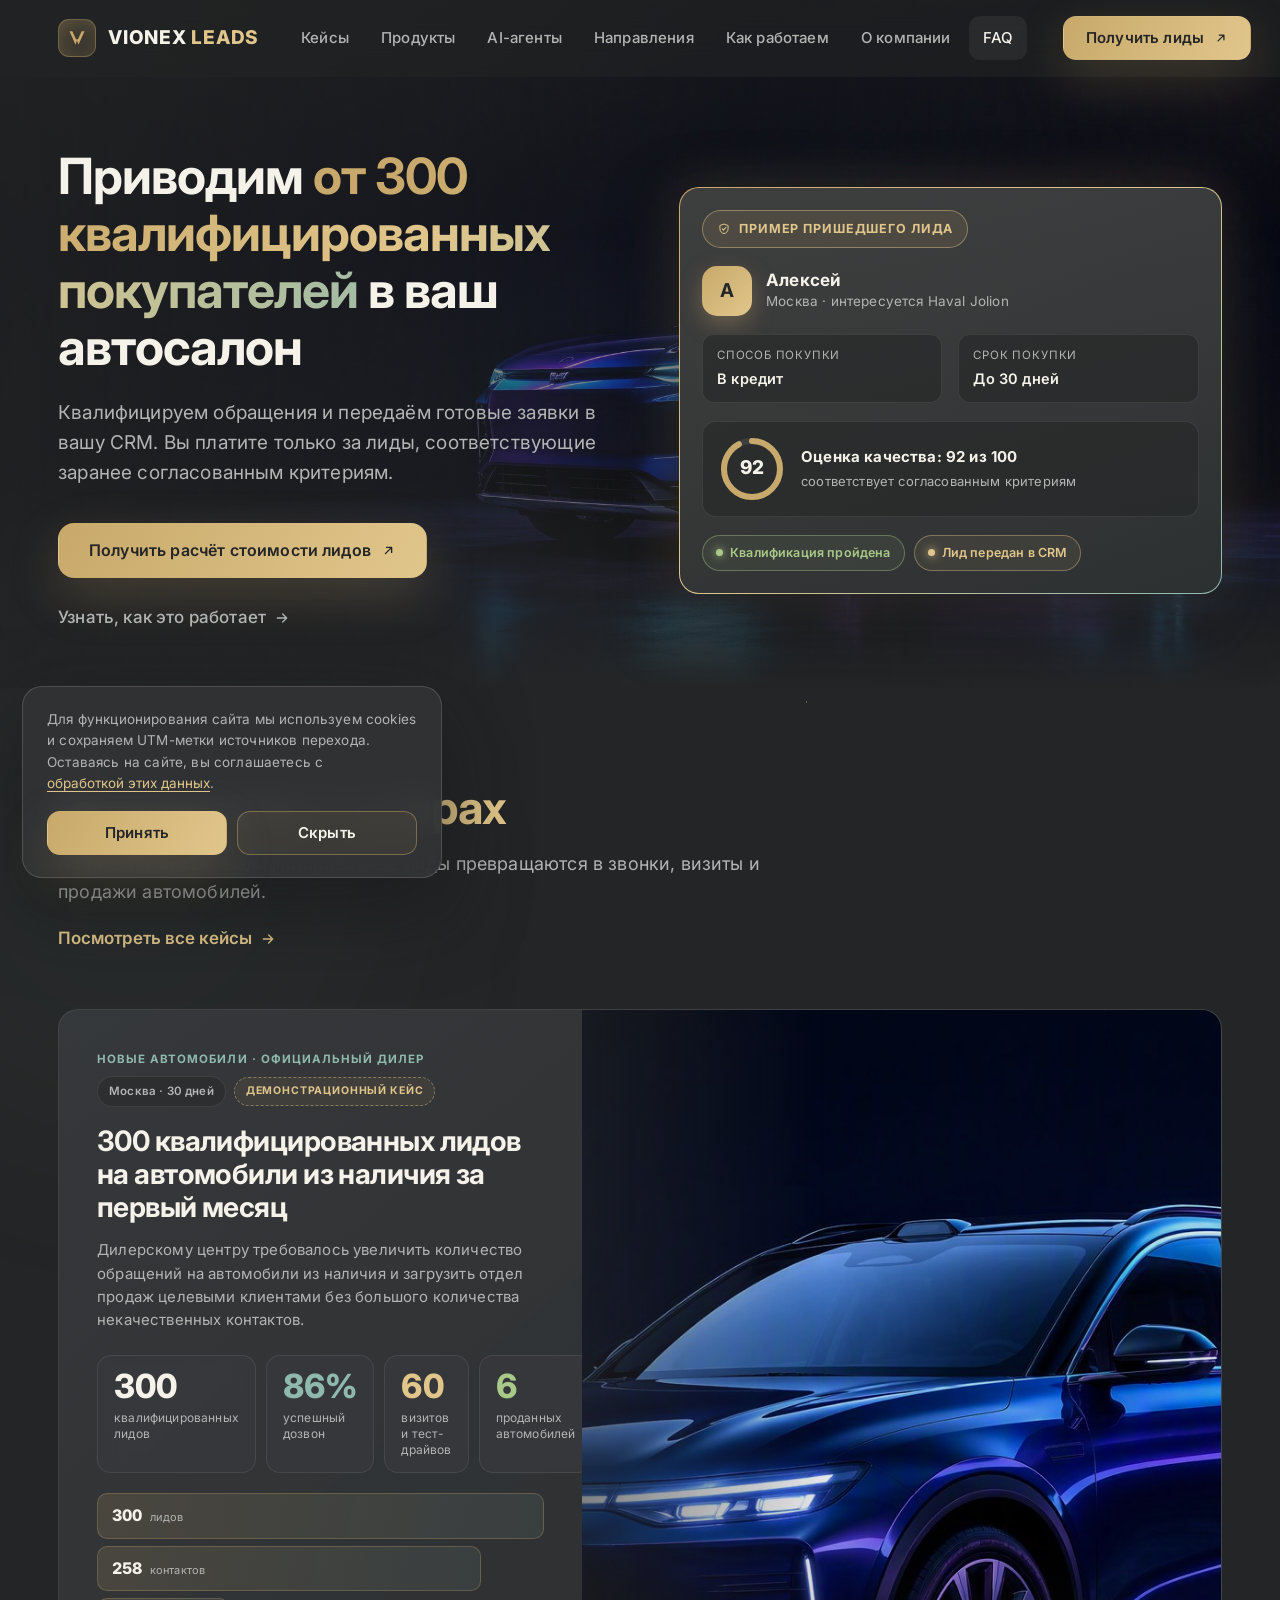
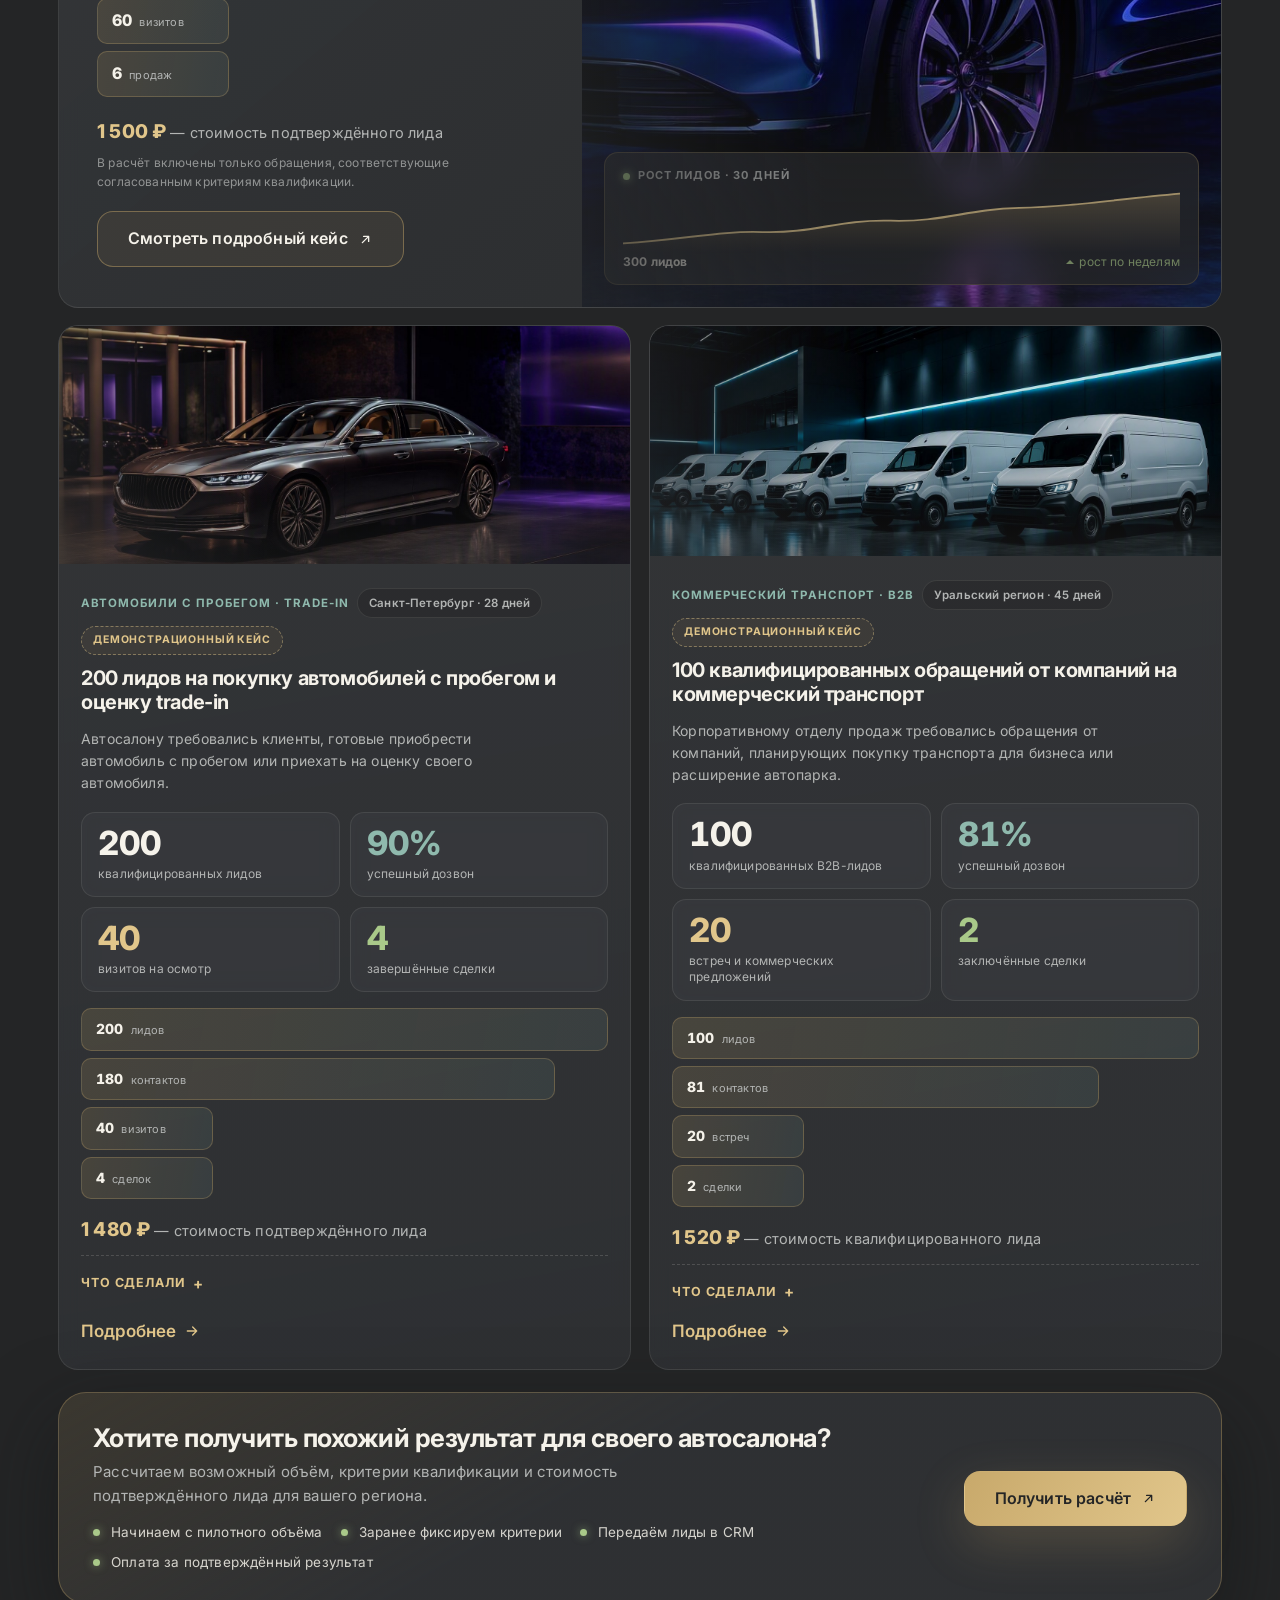
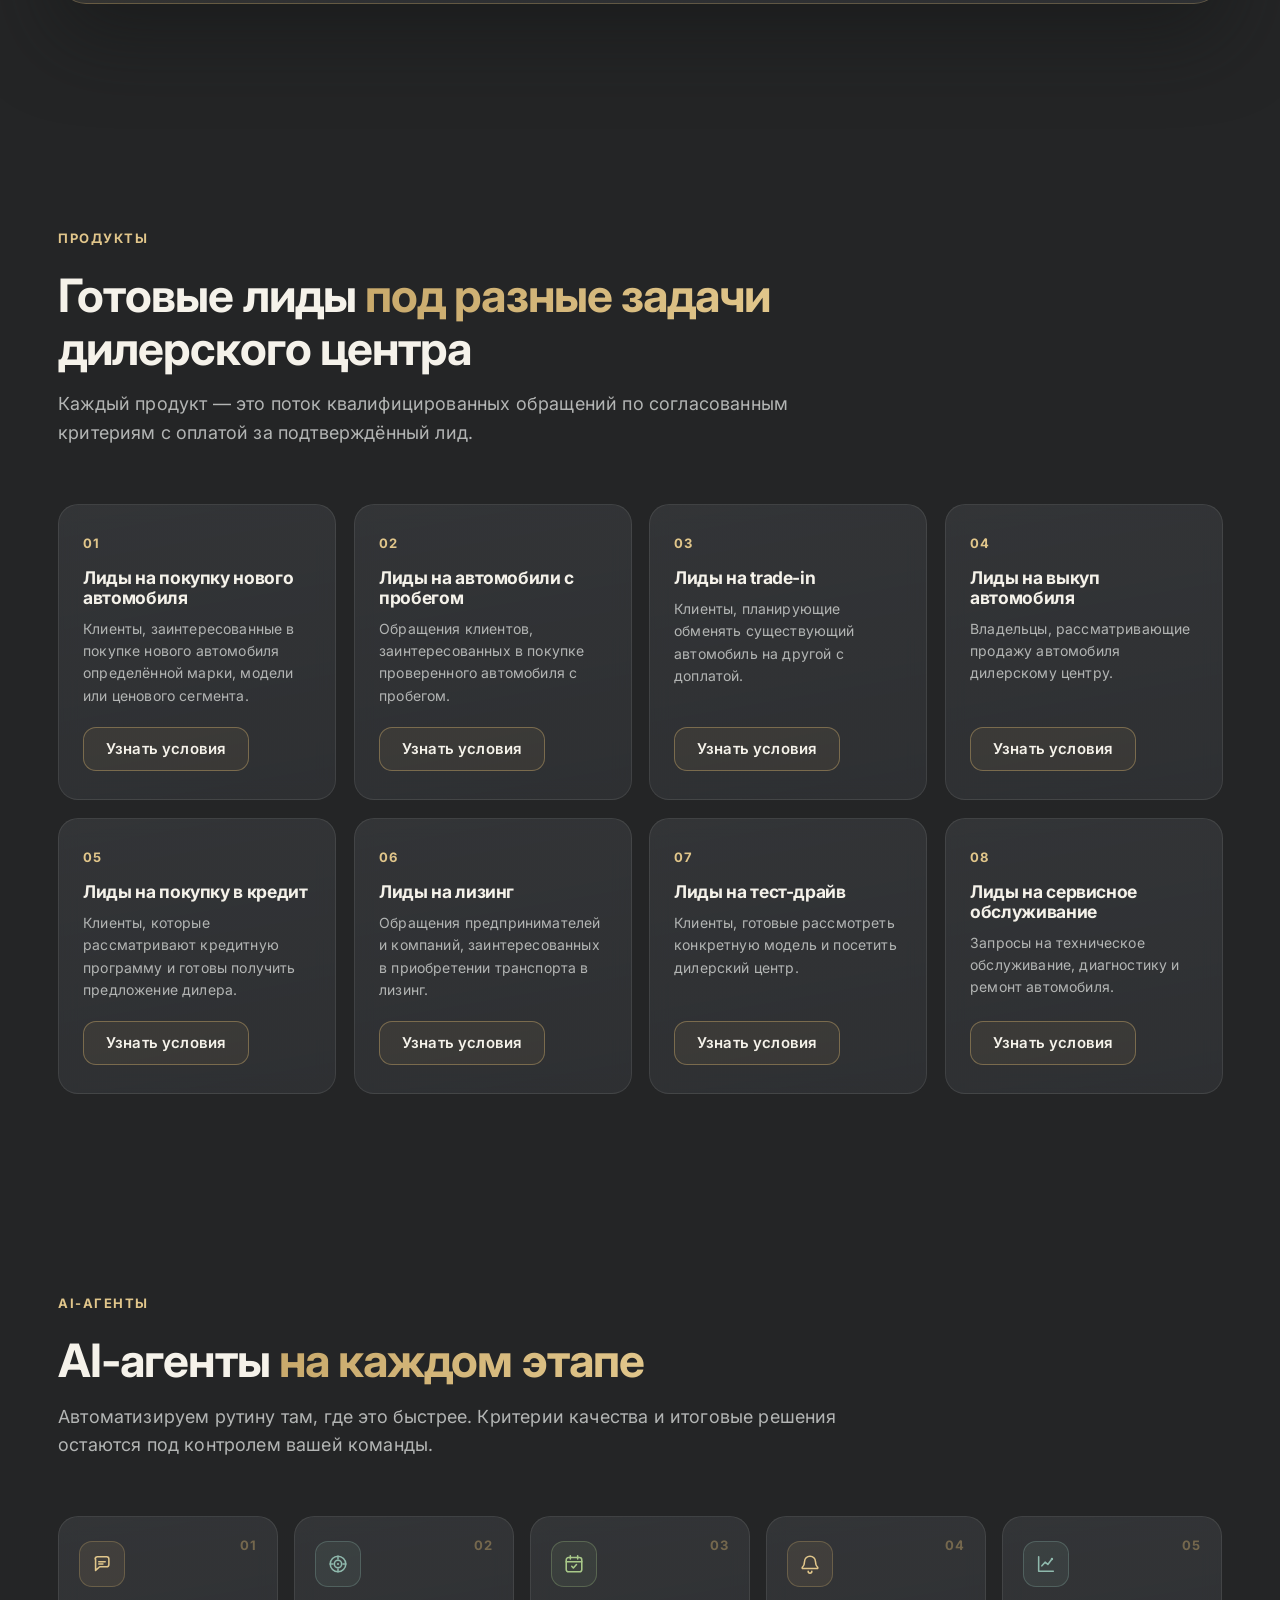
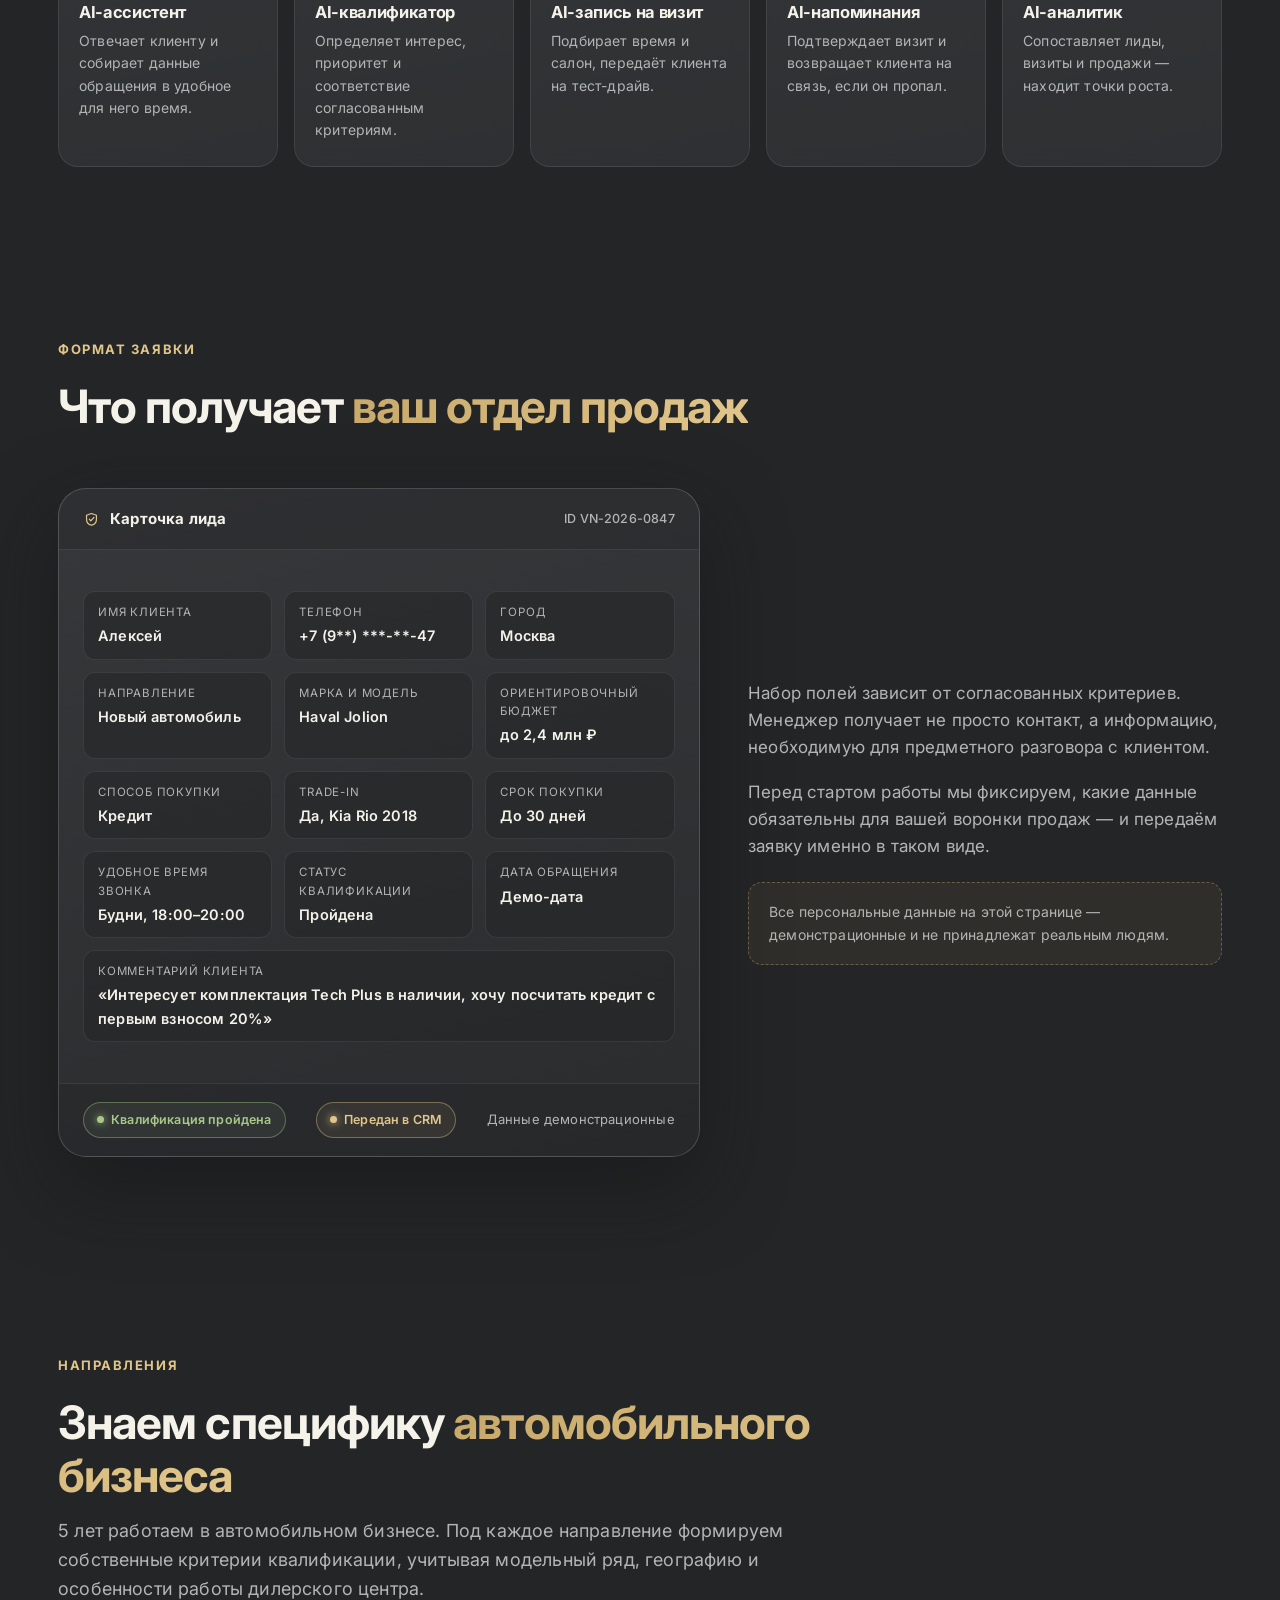
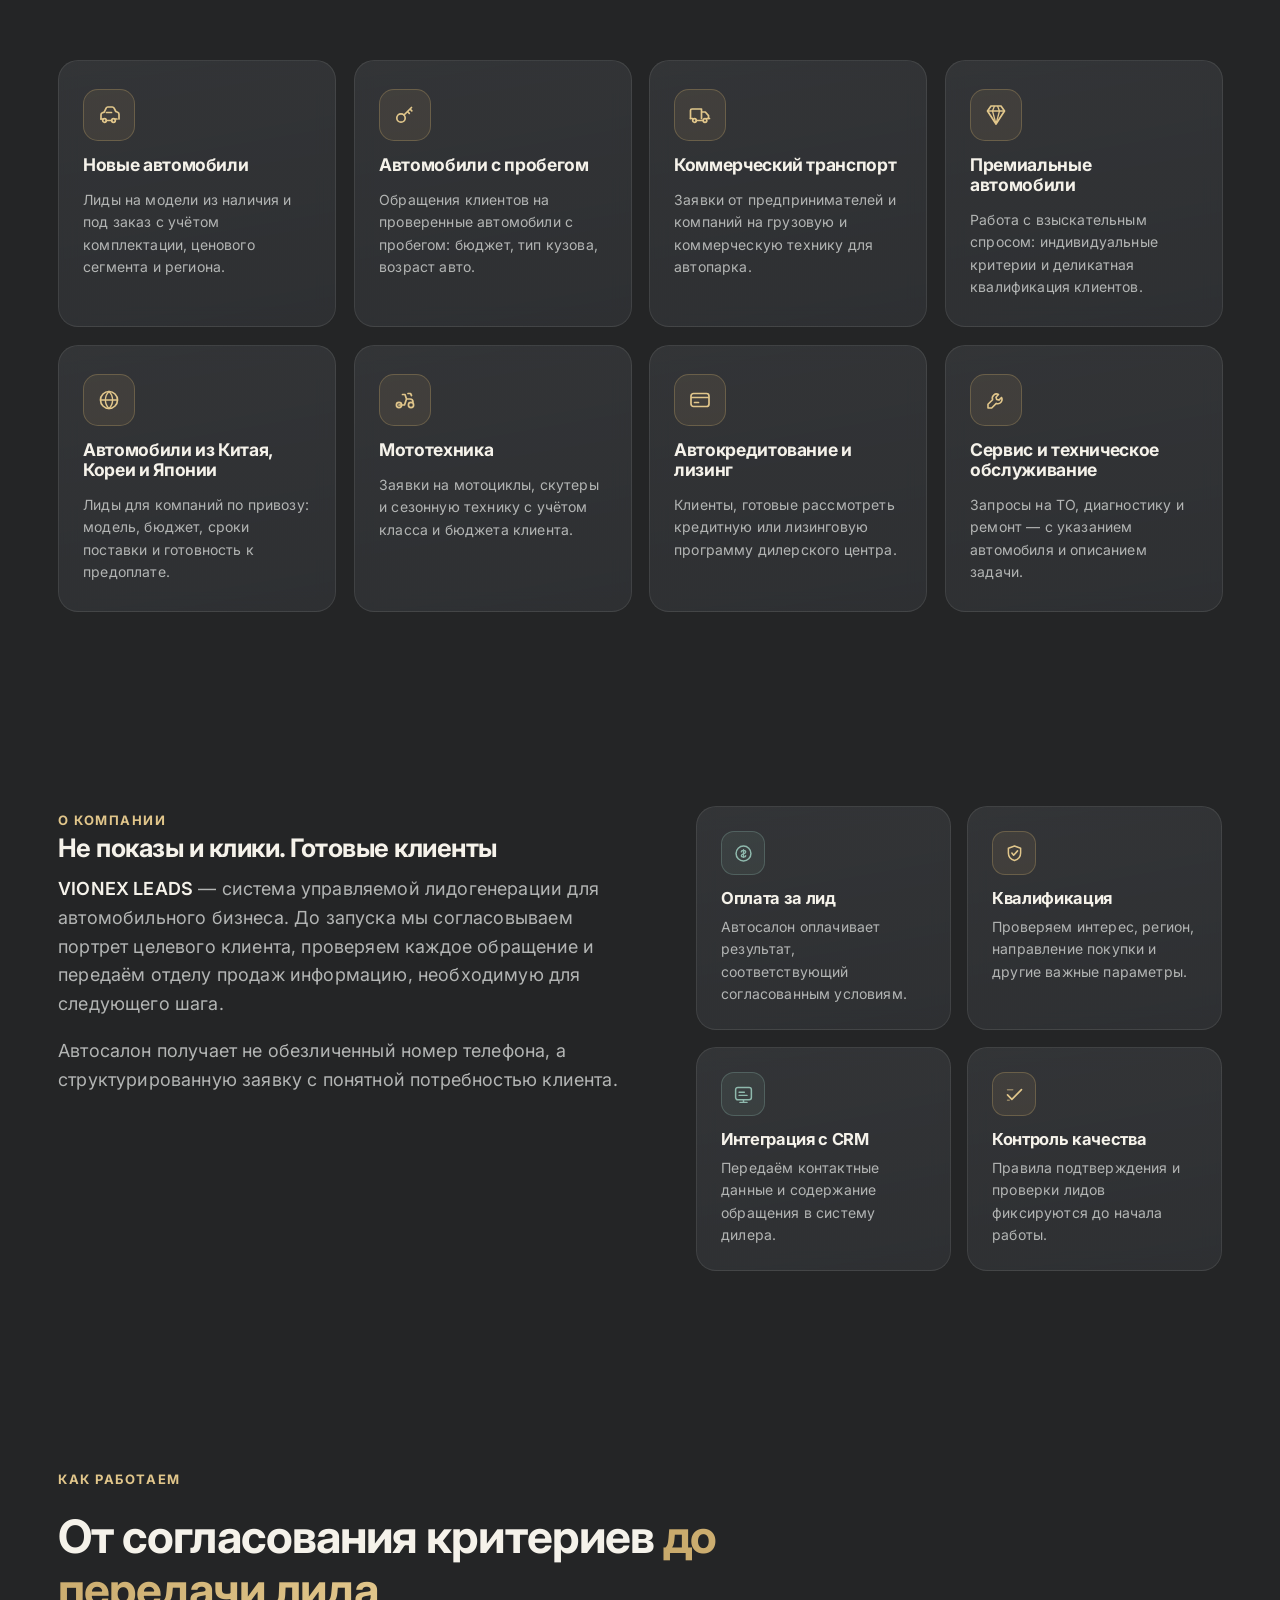
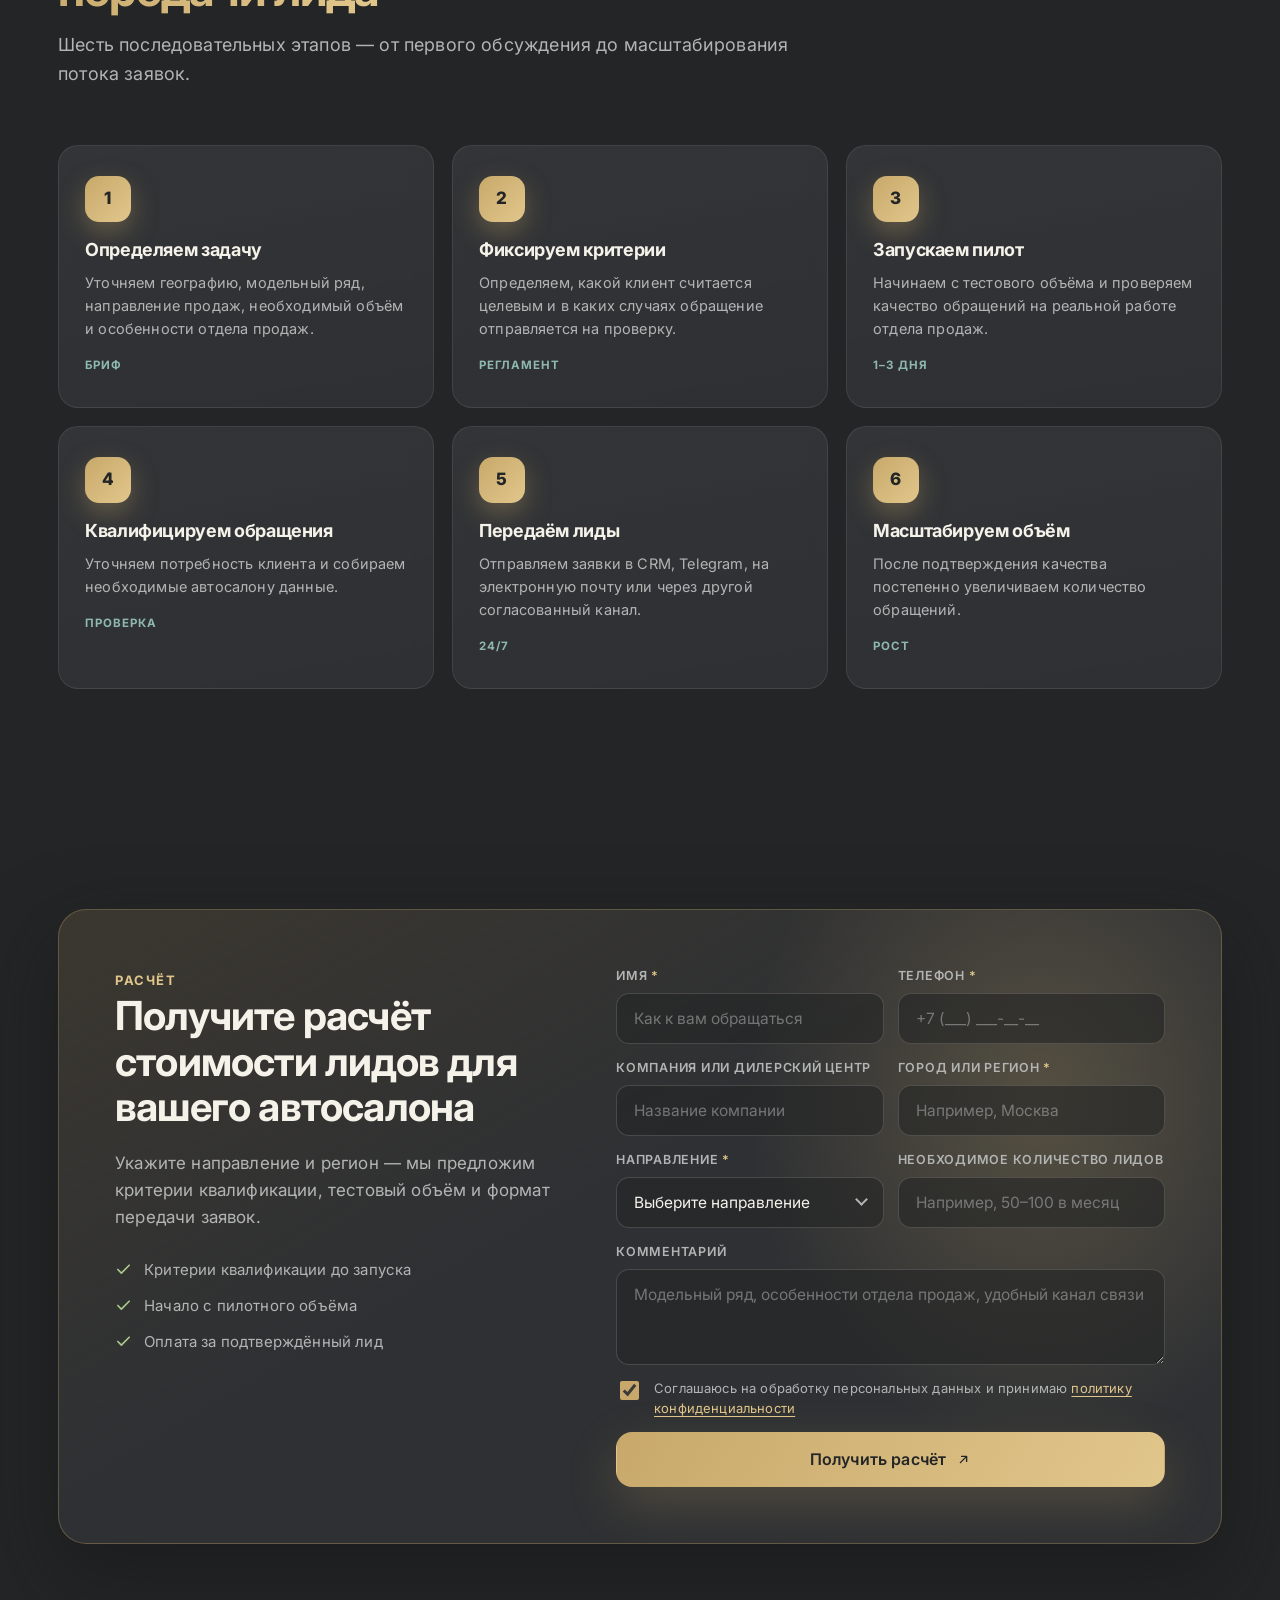
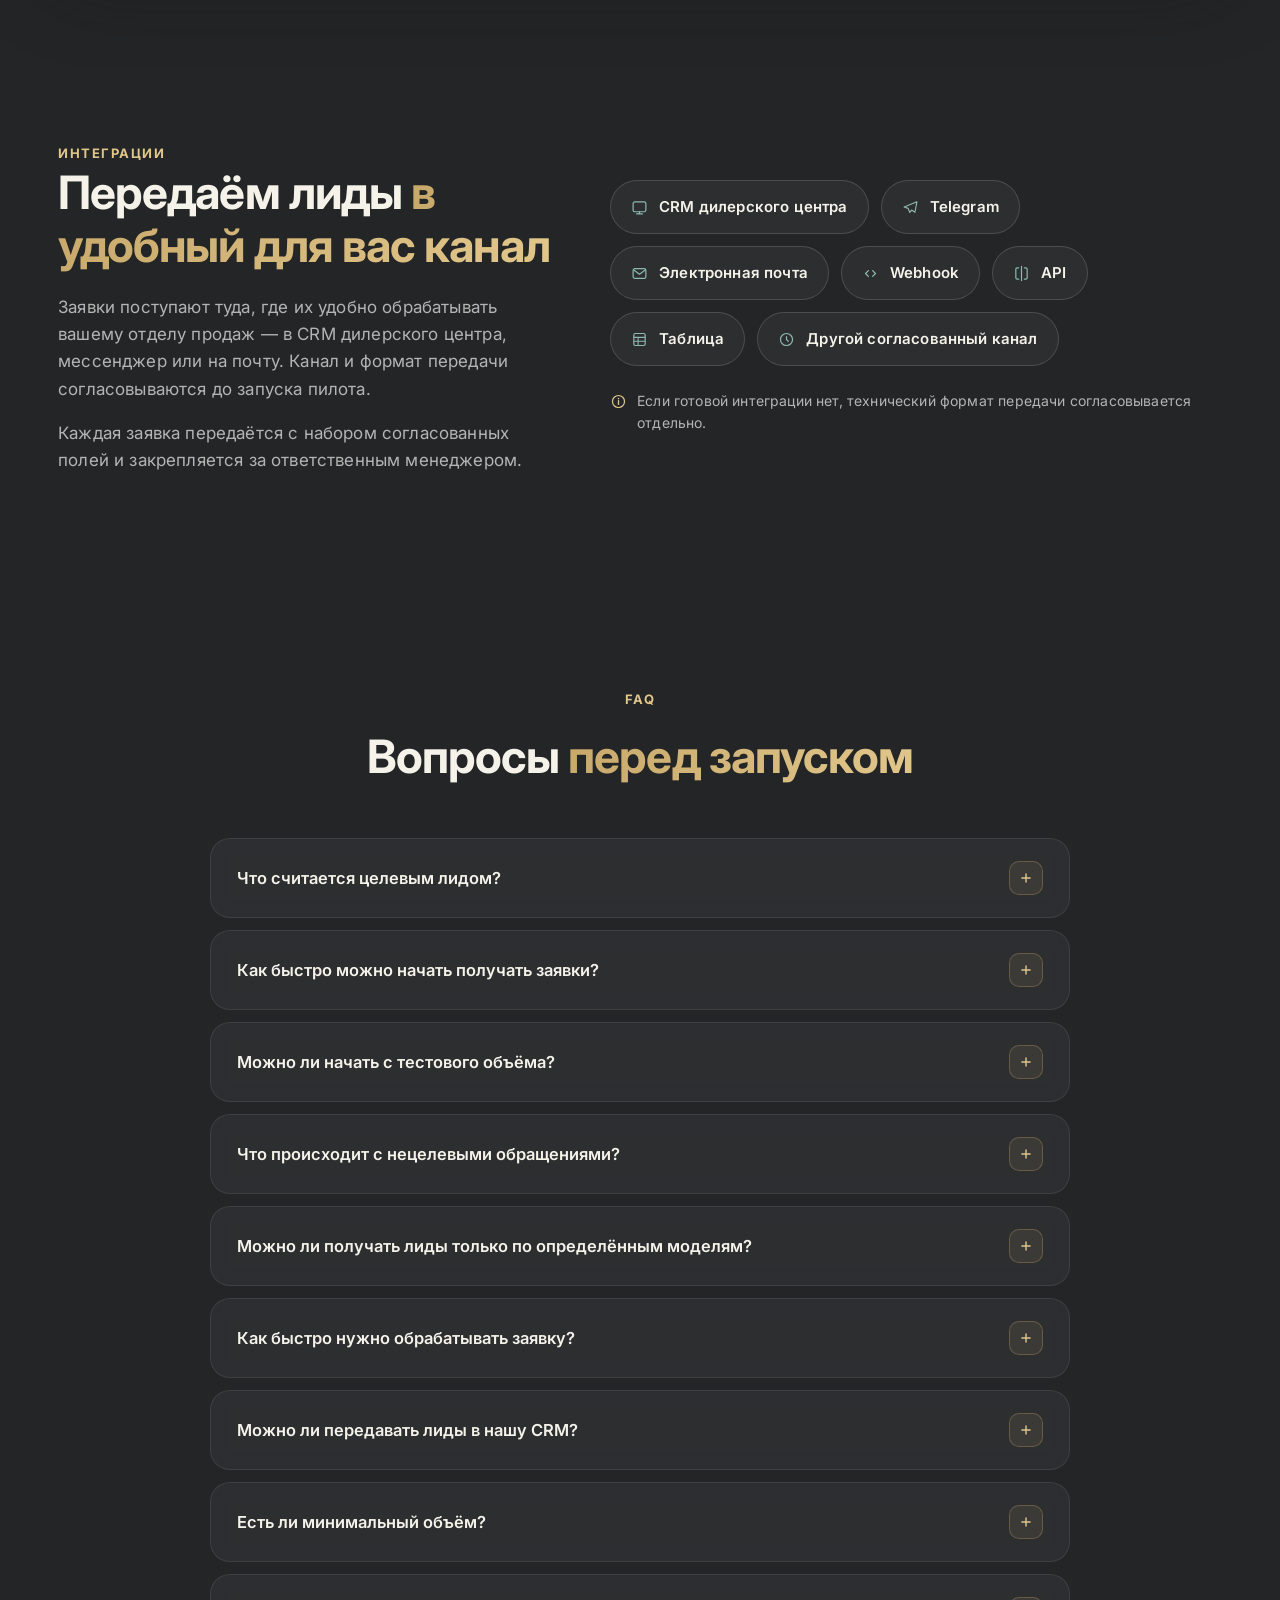
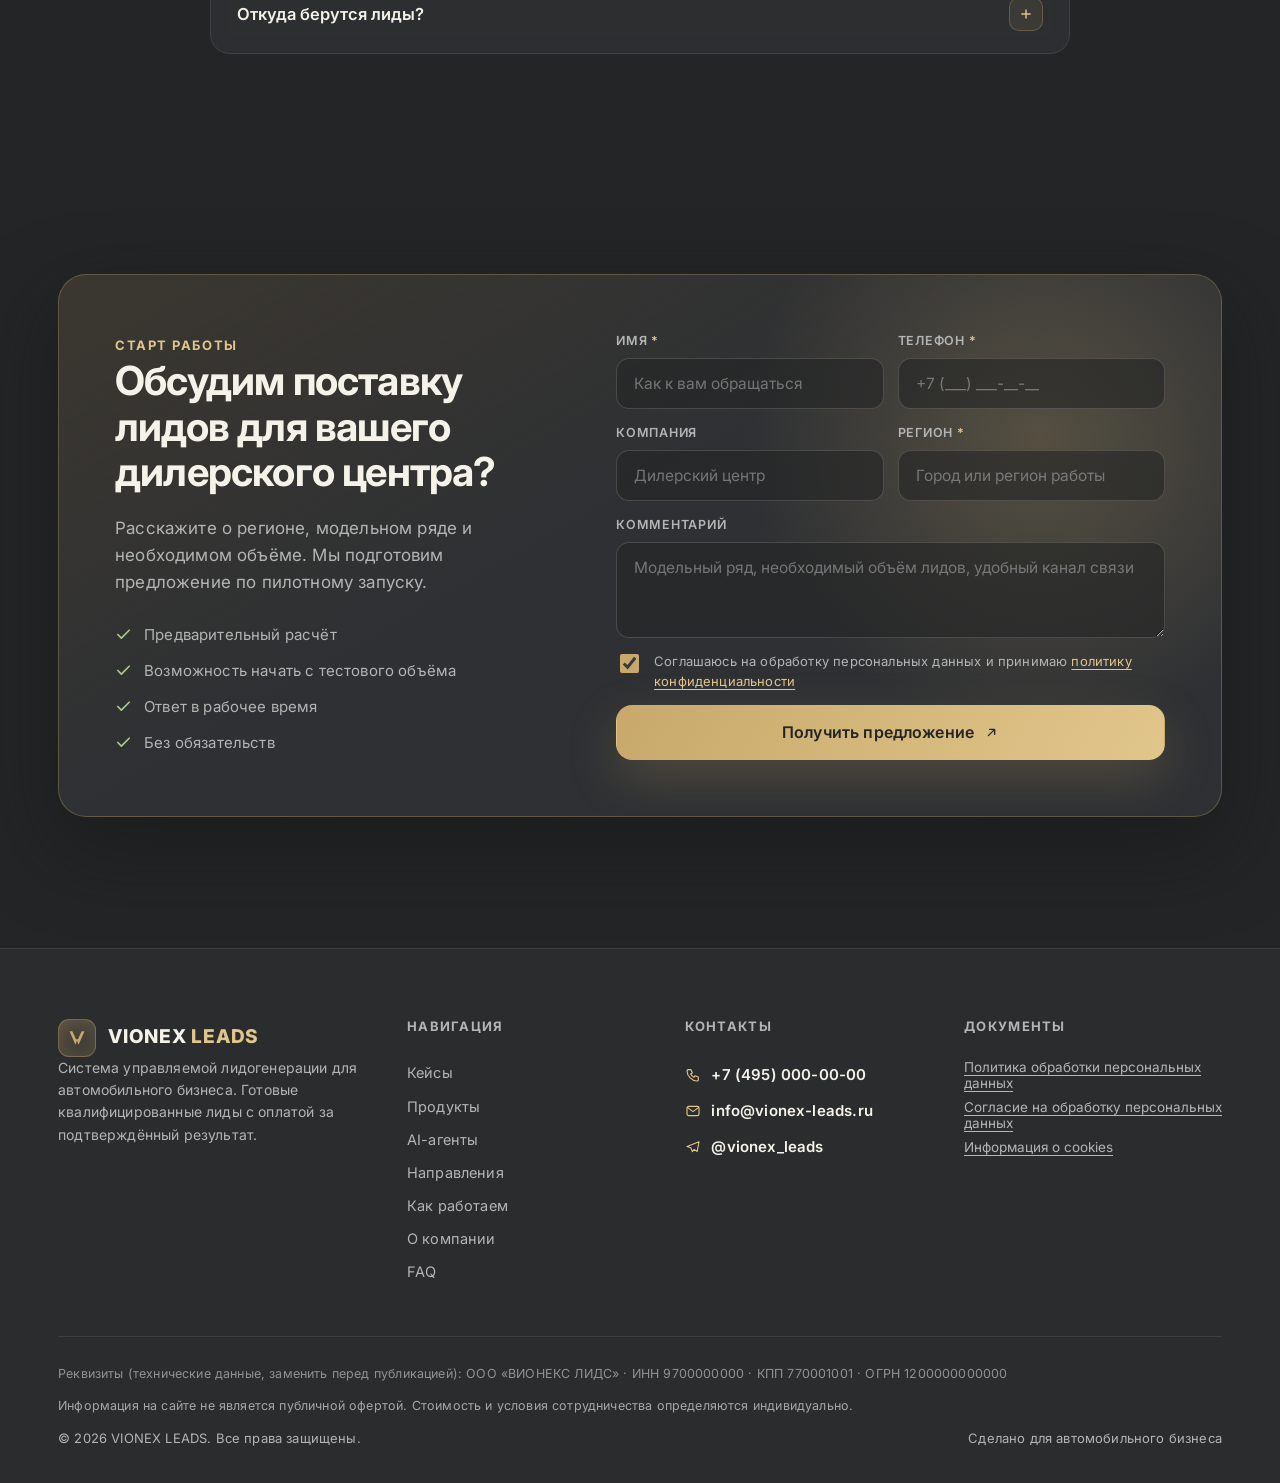
==== commit 9a613209: "Update VIONEX offer and case metrics" ====
--- a/index.html
+++ b/index.html
@@ -25,8 +25,8 @@
   <meta name="twitter:card" content="summary_large_image">
 
   <!-- Favicon -->
-  <link rel="icon" type="image/svg+xml" href="/favicon.svg">
-  <link rel="apple-touch-icon" href="/favicon.svg">
+  <link rel="icon" type="image/svg+xml" href="favicon.svg">
+  <link rel="apple-touch-icon" href="favicon.svg">
 
   <!-- Шрифт Inter -->
   <link rel="preconnect" href="https://fonts.googleapis.com">
@@ -66,8 +66,24 @@
     ]
   }
   </script>
+
+  <!-- Yandex.Metrika counter -->
+  <script type="text/javascript">
+   (function(m,e,t,r,i,k,a){
+   m[i]=m[i]||function(){(m[i].a=m[i].a||[]).push(arguments)};
+   m[i].l=1*new Date();
+   for (var j = 0; j < document.scripts.length; j++) {if (document.scripts[j].src === r) { return; }}
+   k=e.createElement(t),a=e.getElementsByTagName(t)[0],k.async=1,k.src=r,a.parentNode.insertBefore(k,a)
+   })(window, document,'script','https://mc.yandex.ru/metrika/tag.js?id=111833117', 'ym');
+
+   ym(111833117, 'init', {ssr:true, webvisor:true, clickmap:true, ecommerce:"dataLayer", referrer: document.referrer, url: location.href, accurateTrackBounce:true, trackLinks:true});
+   window.VIONEX_YM_ID = 111833117;
+  </script>
+  <!-- /Yandex.Metrika counter -->
 </head>
 <body>
+
+<noscript><div><img src="https://mc.yandex.ru/watch/111833117" style="position:absolute; left:-9999px;" alt="" /></div></noscript>
 
 <a class="skip-link" href="#main">Перейти к содержанию</a>
 
@@ -124,7 +140,7 @@
 <section class="hero" id="top">
   <div class="container hero__grid">
     <div class="reveal in">
-      <h1>Приводим <span class="grad">квалифицированных покупателей</span> в ваш автосалон</h1>
+      <h1>Приводим <span class="grad">от 300 квалифицированных покупателей</span> в ваш автосалон</h1>
       <p class="hero__sub">Квалифицируем обращения и передаём готовые заявки в вашу CRM. Вы платите только за лиды, соответствующие заранее согласованным критериям.</p>
 
       <div class="hero__actions">
@@ -215,24 +231,24 @@
           <span class="kcase__demo">Демонстрационный кейс</span>
         </div>
 
-        <h3 class="kcase__title">214 квалифицированных лидов на автомобили из наличия за первый месяц</h3>
+        <h3 class="kcase__title">300 квалифицированных лидов на автомобили из наличия за первый месяц</h3>
         <p class="kcase__task">Дилерскому центру требовалось увеличить количество обращений на автомобили из наличия и загрузить отдел продаж целевыми клиентами без большого количества некачественных контактов.</p>
 
         <div class="kcase__stats">
-          <div class="kstat"><b class="kstat__num" data-count="214">0</b><span class="kstat__label">квалифицированных лидов</span></div>
+          <div class="kstat"><b class="kstat__num" data-count="300">0</b><span class="kstat__label">квалифицированных лидов</span></div>
           <div class="kstat kstat--cyan"><b class="kstat__num" data-count="86" data-suffix="%">0</b><span class="kstat__label">успешный дозвон</span></div>
-          <div class="kstat kstat--violet"><b class="kstat__num" data-count="54">0</b><span class="kstat__label">визита и тест-драйва</span></div>
-          <div class="kstat kstat--green"><b class="kstat__num" data-count="17">0</b><span class="kstat__label">проданных автомобилей</span></div>
+          <div class="kstat kstat--violet"><b class="kstat__num" data-count="60">0</b><span class="kstat__label">визитов и тест-драйвов</span></div>
+          <div class="kstat kstat--green"><b class="kstat__num" data-count="6">0</b><span class="kstat__label">проданных автомобилей</span></div>
         </div>
 
         <div class="kfunnel" data-funnel>
-          <div class="kfunnel__step" style="--w:100%"><b data-count="214">0</b><span>лидов</span></div>
-          <div class="kfunnel__step" style="--w:86%"><b data-count="184">0</b><span>контактов</span></div>
-          <div class="kfunnel__step" style="--w:34%"><b data-count="54">0</b><span>визитов</span></div>
-          <div class="kfunnel__step" style="--w:17%"><b data-count="17">0</b><span>продаж</span></div>
-        </div>
-
-        <p class="kcase__price"><b>2 790 ₽</b> — стоимость подтверждённого лида</p>
+          <div class="kfunnel__step" style="--w:100%"><b data-count="300">0</b><span>лидов</span></div>
+          <div class="kfunnel__step" style="--w:86%"><b data-count="258">0</b><span>контактов</span></div>
+          <div class="kfunnel__step" style="--w:20%"><b data-count="60">0</b><span>визитов</span></div>
+          <div class="kfunnel__step" style="--w:10%"><b data-count="6">0</b><span>продаж</span></div>
+        </div>
+
+        <p class="kcase__price"><b>1 500 ₽</b> — стоимость подтверждённого лида</p>
         <p class="kcase__footnote">В расчёт включены только обращения, соответствующие согласованным критериям квалификации.</p>
 
         <div class="kcase__actions">
@@ -256,7 +272,7 @@
             <path class="kcase__spark-fill" d="M0,78 C30,72 45,60 65,62 C90,64 100,44 125,46 C150,48 160,30 185,28 C210,26 230,16 260,8 L260,90 L0,90 Z" fill="url(#sparkFill)"/>
             <path class="kcase__spark-line" d="M0,78 C30,72 45,60 65,62 C90,64 100,44 125,46 C150,48 160,30 185,28 C210,26 230,16 260,8" fill="none" stroke="#E1C68B" stroke-width="2.5" stroke-linecap="round"/>
           </svg>
-          <div class="kcase__panel-foot"><span>214 лидов</span><span class="kcase__panel-up">рост по неделям</span></div>
+          <div class="kcase__panel-foot"><span>300 лидов</span><span class="kcase__panel-up">рост по неделям</span></div>
         </div>
       </div>
     </article>
@@ -273,24 +289,24 @@
             <span class="kcase__meta-badge">Санкт-Петербург · 28 дней</span>
             <span class="kcase__demo">Демонстрационный кейс</span>
           </div>
-          <h3 class="kcase__title kcase__title--sm">148 лидов на покупку автомобилей с пробегом и оценку trade-in</h3>
+          <h3 class="kcase__title kcase__title--sm">200 лидов на покупку автомобилей с пробегом и оценку trade-in</h3>
           <p class="kcase__task">Автосалону требовались клиенты, готовые приобрести автомобиль с пробегом или приехать на оценку своего автомобиля.</p>
 
           <div class="kcase__stats kcase__stats--2x2">
-            <div class="kstat"><b class="kstat__num" data-count="148">0</b><span class="kstat__label">квалифицированных лидов</span></div>
+            <div class="kstat"><b class="kstat__num" data-count="200">0</b><span class="kstat__label">квалифицированных лидов</span></div>
             <div class="kstat kstat--cyan"><b class="kstat__num" data-count="90" data-suffix="%">0</b><span class="kstat__label">успешный дозвон</span></div>
-            <div class="kstat kstat--violet"><b class="kstat__num" data-count="42">0</b><span class="kstat__label">визита на осмотр</span></div>
-            <div class="kstat kstat--green"><b class="kstat__num" data-count="14">0</b><span class="kstat__label">завершённых сделок</span></div>
+            <div class="kstat kstat--violet"><b class="kstat__num" data-count="40">0</b><span class="kstat__label">визитов на осмотр</span></div>
+            <div class="kstat kstat--green"><b class="kstat__num" data-count="4">0</b><span class="kstat__label">завершённые сделки</span></div>
           </div>
 
           <div class="kfunnel kfunnel--sm" data-funnel>
-            <div class="kfunnel__step" style="--w:100%"><b data-count="148">0</b><span>лидов</span></div>
-            <div class="kfunnel__step" style="--w:90%"><b data-count="133">0</b><span>контактов</span></div>
-            <div class="kfunnel__step" style="--w:32%"><b data-count="42">0</b><span>визитов</span></div>
-            <div class="kfunnel__step" style="--w:15%"><b data-count="14">0</b><span>сделок</span></div>
-          </div>
-
-          <p class="kcase__price"><b>2 350 ₽</b> — стоимость подтверждённого лида</p>
+            <div class="kfunnel__step" style="--w:100%"><b data-count="200">0</b><span>лидов</span></div>
+            <div class="kfunnel__step" style="--w:90%"><b data-count="180">0</b><span>контактов</span></div>
+            <div class="kfunnel__step" style="--w:20%"><b data-count="40">0</b><span>визитов</span></div>
+            <div class="kfunnel__step" style="--w:10%"><b data-count="4">0</b><span>сделок</span></div>
+          </div>
+
+          <p class="kcase__price"><b>1 480 ₽</b> — стоимость подтверждённого лида</p>
 
           <details class="kcase__more">
             <summary>Что сделали</summary>
@@ -320,24 +336,24 @@
             <span class="kcase__meta-badge">Уральский регион · 45 дней</span>
             <span class="kcase__demo">Демонстрационный кейс</span>
           </div>
-          <h3 class="kcase__title kcase__title--sm">63 квалифицированных обращения от компаний на коммерческий транспорт</h3>
+          <h3 class="kcase__title kcase__title--sm">100 квалифицированных обращений от компаний на коммерческий транспорт</h3>
           <p class="kcase__task">Корпоративному отделу продаж требовались обращения от компаний, планирующих покупку транспорта для бизнеса или расширение автопарка.</p>
 
           <div class="kcase__stats kcase__stats--2x2">
-            <div class="kstat"><b class="kstat__num" data-count="63">0</b><span class="kstat__label">квалифицированных B2B-лида</span></div>
+            <div class="kstat"><b class="kstat__num" data-count="100">0</b><span class="kstat__label">квалифицированных B2B-лидов</span></div>
             <div class="kstat kstat--cyan"><b class="kstat__num" data-count="81" data-suffix="%">0</b><span class="kstat__label">успешный дозвон</span></div>
-            <div class="kstat kstat--violet"><b class="kstat__num" data-count="19">0</b><span class="kstat__label">встреч и коммерческих предложений</span></div>
-            <div class="kstat kstat--green"><b class="kstat__num" data-count="6">0</b><span class="kstat__label">заключённых сделок</span></div>
+            <div class="kstat kstat--violet"><b class="kstat__num" data-count="20">0</b><span class="kstat__label">встреч и коммерческих предложений</span></div>
+            <div class="kstat kstat--green"><b class="kstat__num" data-count="2">0</b><span class="kstat__label">заключённые сделки</span></div>
           </div>
 
           <div class="kfunnel kfunnel--sm" data-funnel>
-            <div class="kfunnel__step" style="--w:100%"><b data-count="63">0</b><span>лида</span></div>
-            <div class="kfunnel__step" style="--w:81%"><b data-count="51">0</b><span>контактов</span></div>
-            <div class="kfunnel__step" style="--w:37%"><b data-count="19">0</b><span>переговоров</span></div>
-            <div class="kfunnel__step" style="--w:16%"><b data-count="6">0</b><span>сделок</span></div>
-          </div>
-
-          <p class="kcase__price"><b>4 900 ₽</b> — стоимость квалифицированного лида</p>
+            <div class="kfunnel__step" style="--w:100%"><b data-count="100">0</b><span>лидов</span></div>
+            <div class="kfunnel__step" style="--w:81%"><b data-count="81">0</b><span>контактов</span></div>
+            <div class="kfunnel__step" style="--w:20%"><b data-count="20">0</b><span>встреч</span></div>
+            <div class="kfunnel__step" style="--w:10%"><b data-count="2">0</b><span>сделки</span></div>
+          </div>
+
+          <p class="kcase__price"><b>1 520 ₽</b> — стоимость квалифицированного лида</p>
 
           <details class="kcase__more">
             <summary>Что сделали</summary>
@@ -557,7 +573,7 @@
     <div class="sec-head reveal">
       <span class="sec-tag">Направления</span>
       <h2>Знаем специфику <span class="grad">автомобильного бизнеса</span></h2>
-      <p>Под каждое направление формируем собственные критерии квалификации, учитывая модельный ряд, географию и особенности работы дилерского центра.</p>
+      <p>5 лет работаем в автомобильном бизнесе. Под каждое направление формируем собственные критерии квалификации, учитывая модельный ряд, географию и особенности работы дилерского центра.</p>
     </div>
 
     <div class="directions-grid">
@@ -1090,9 +1106,9 @@
       <h4>4. Как лиды передавались в CRM</h4>
       <p>Заявка попадала в CRM дилера сразу после проверки — с контактами, комментарием клиента и назначенным ответственным менеджером.</p>
       <h4>5. Воронка результатов</h4>
-      <p>214 лидов → 184 контакта → 54 визита и тест-драйва → 17 проданных автомобилей за 30 дней.</p>
+      <p>300 лидов → 258 контактов → 60 визитов и тест-драйвов → 6 проданных автомобилей за 30 дней.</p>
       <h4>6. Итоговые показатели</h4>
-      <p>Стоимость подтверждённого лида — 2 790 ₽. Успешный дозвон — 86%. В расчёт включены только обращения, соответствующие согласованным критериям квалификации.</p>
+      <p>Стоимость подтверждённого лида — 1 500 ₽. Успешный дозвон — 86%. В расчёт включены только обращения, соответствующие согласованным критериям квалификации.</p>
     </div>
   </div>
 </div>
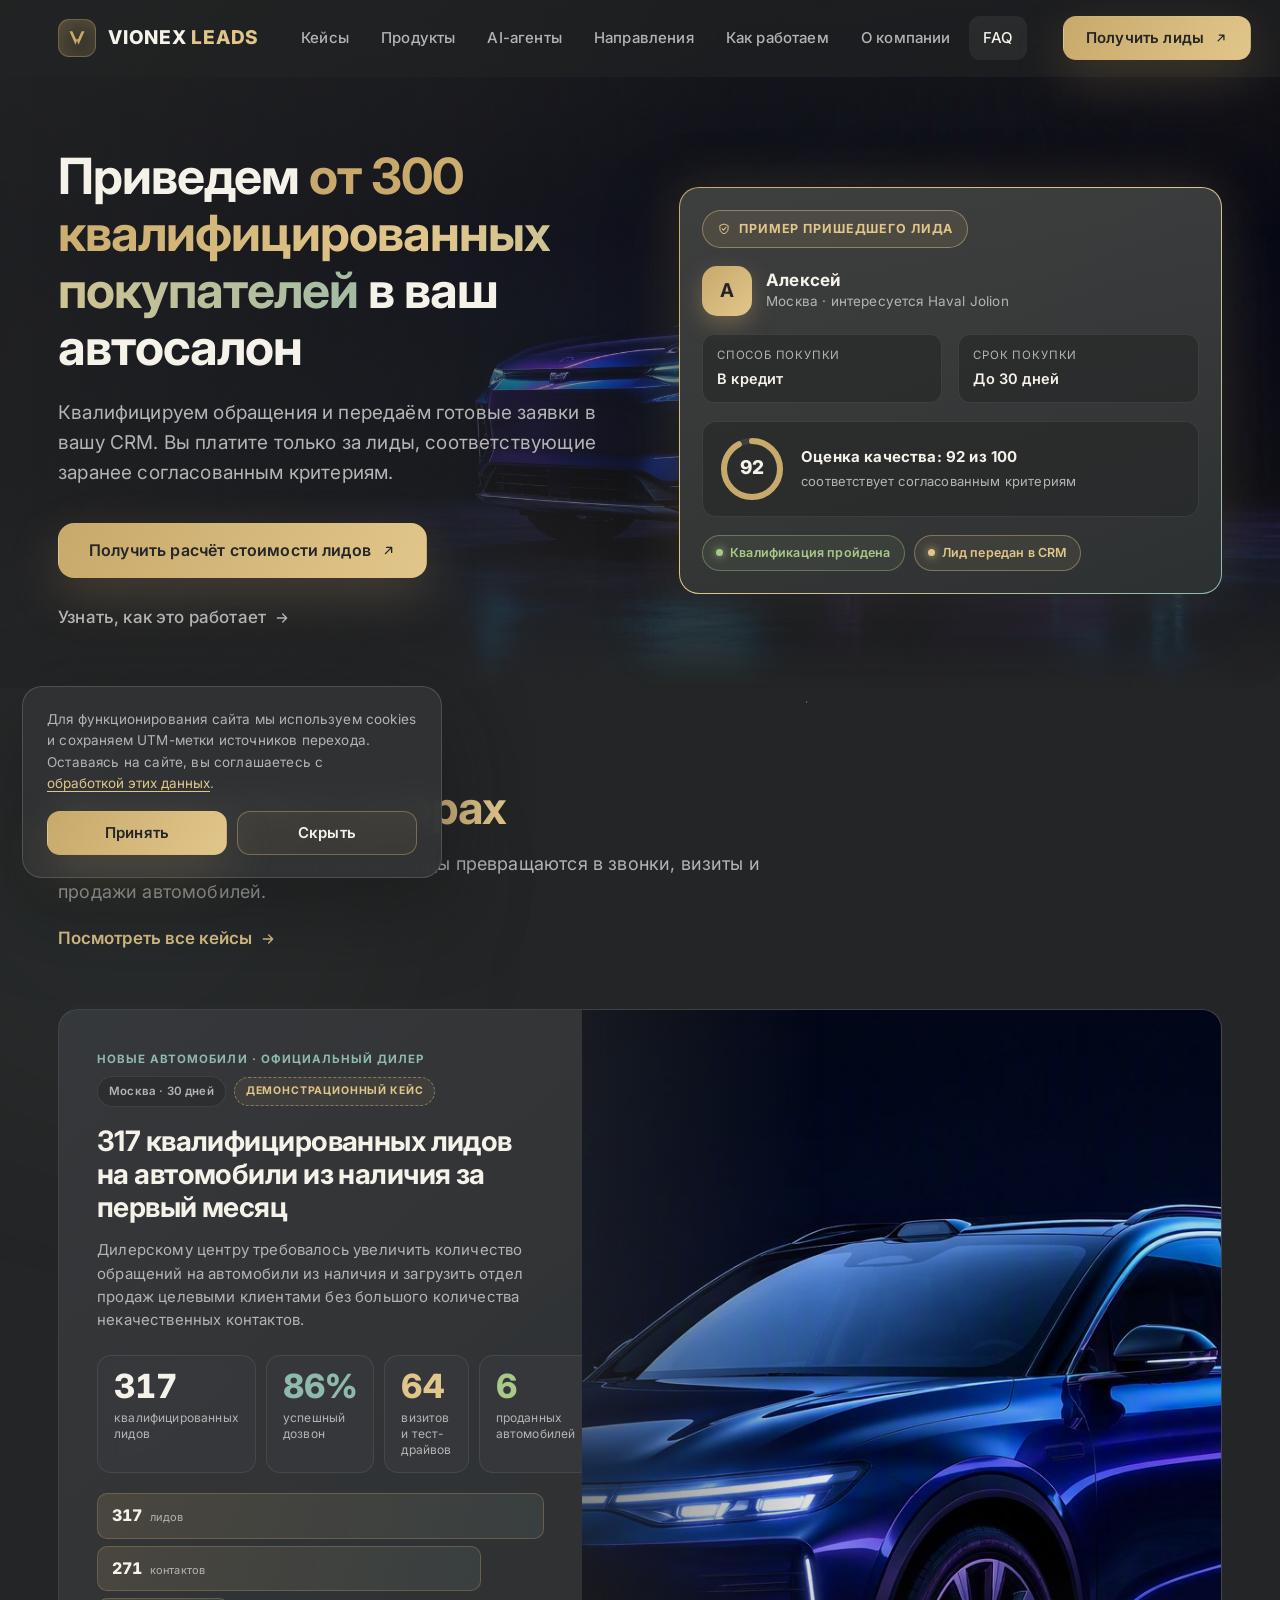
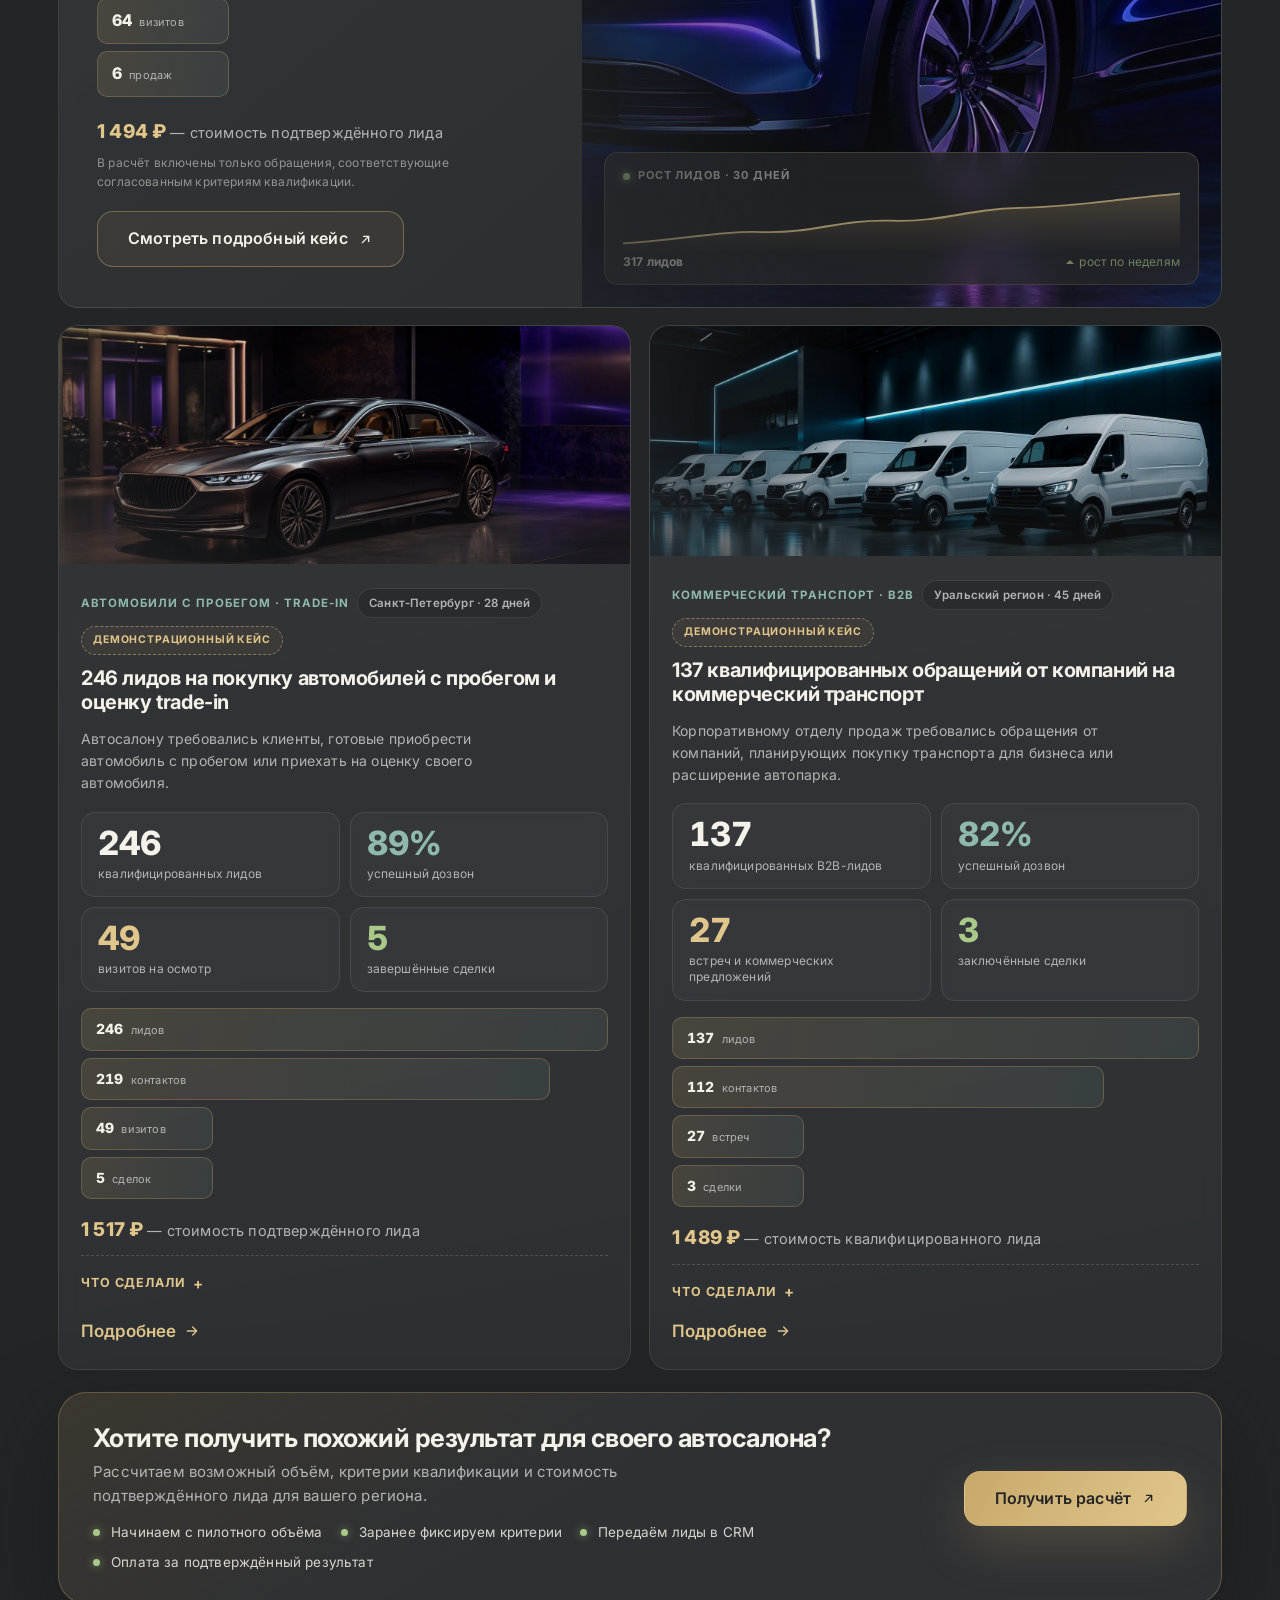
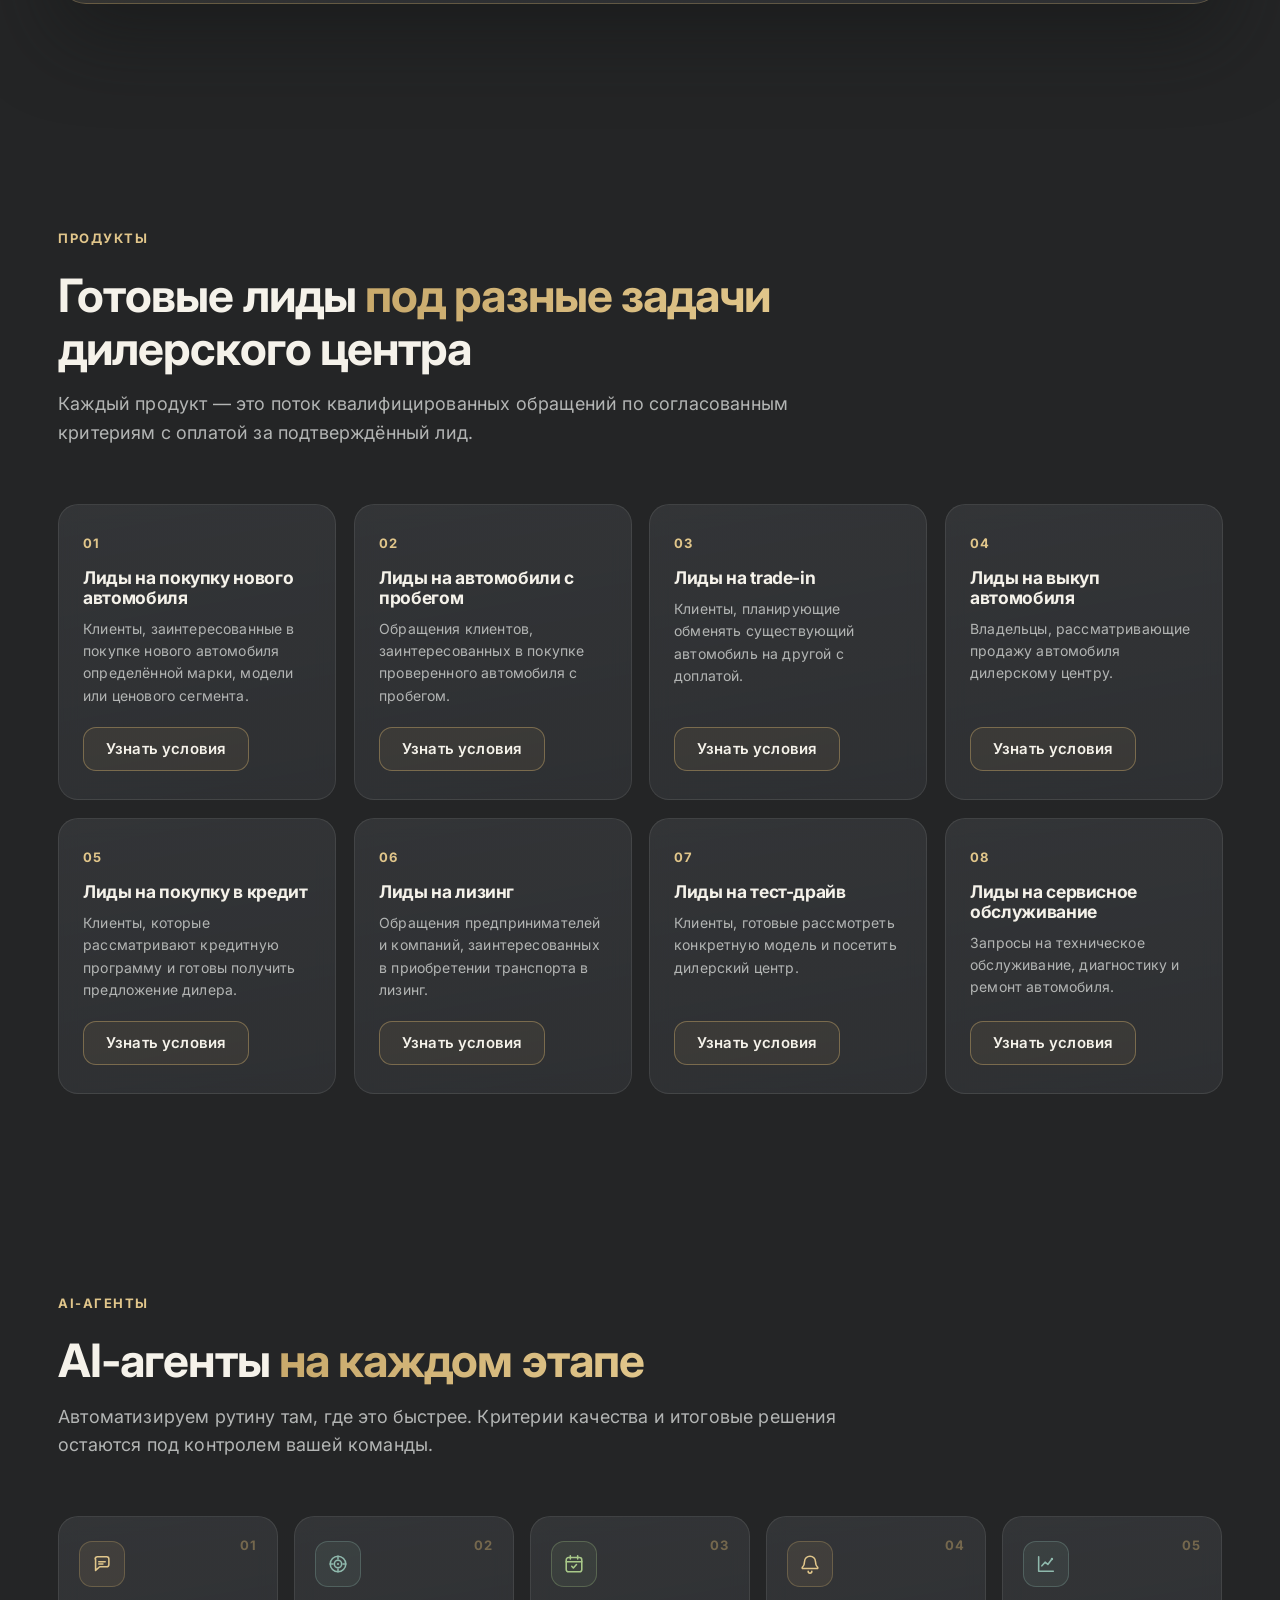
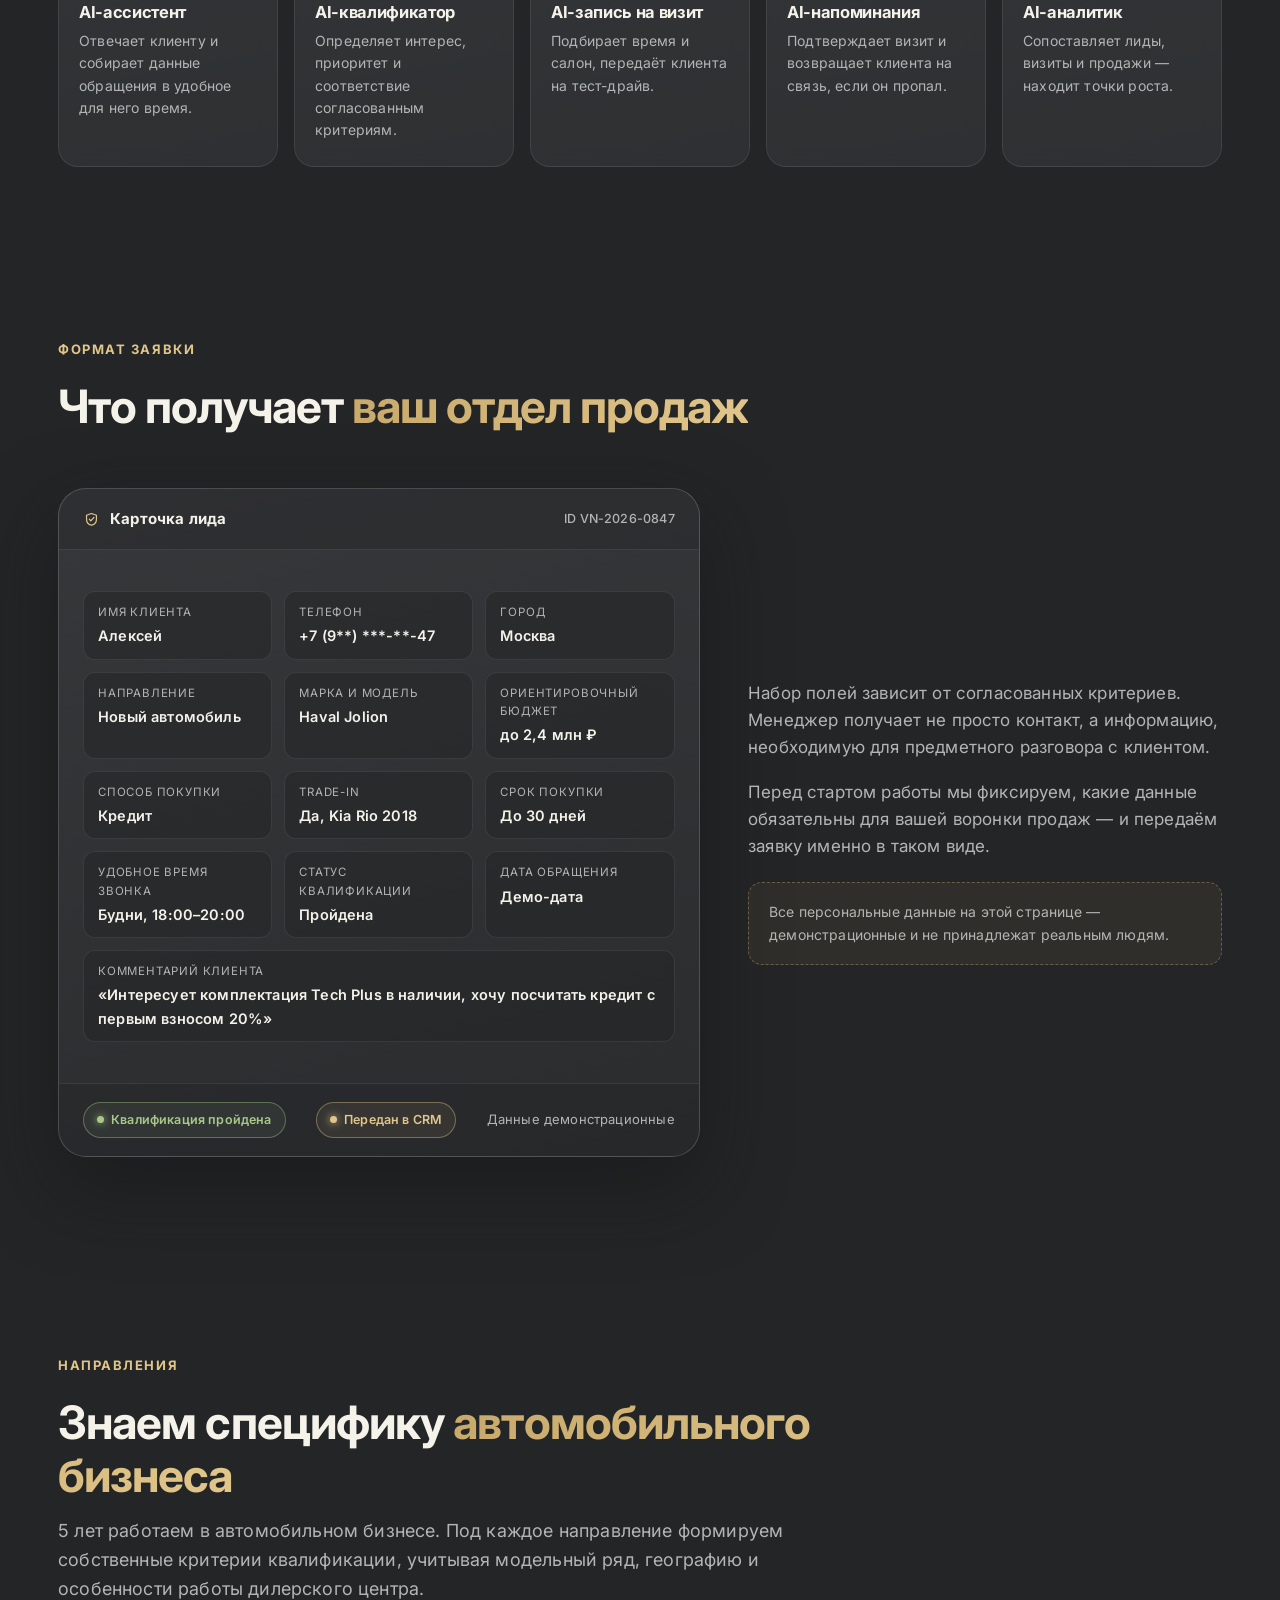
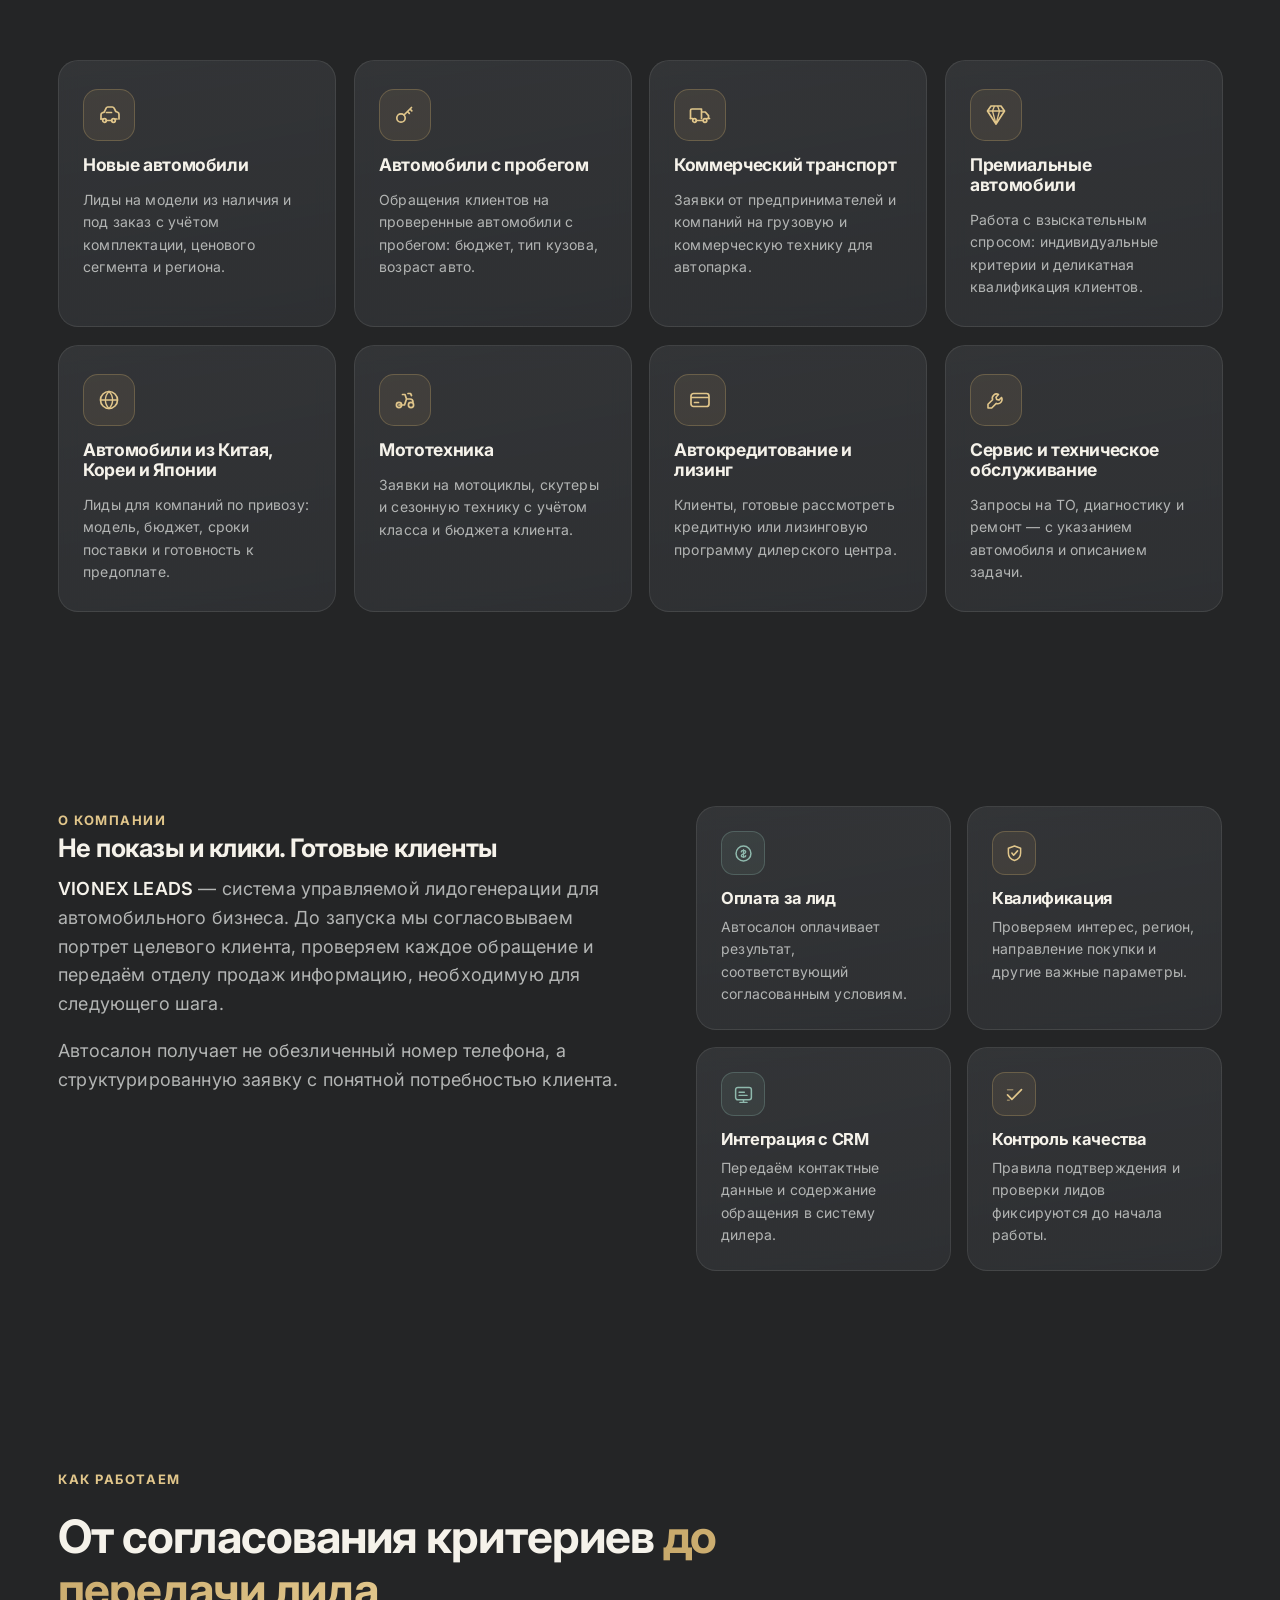
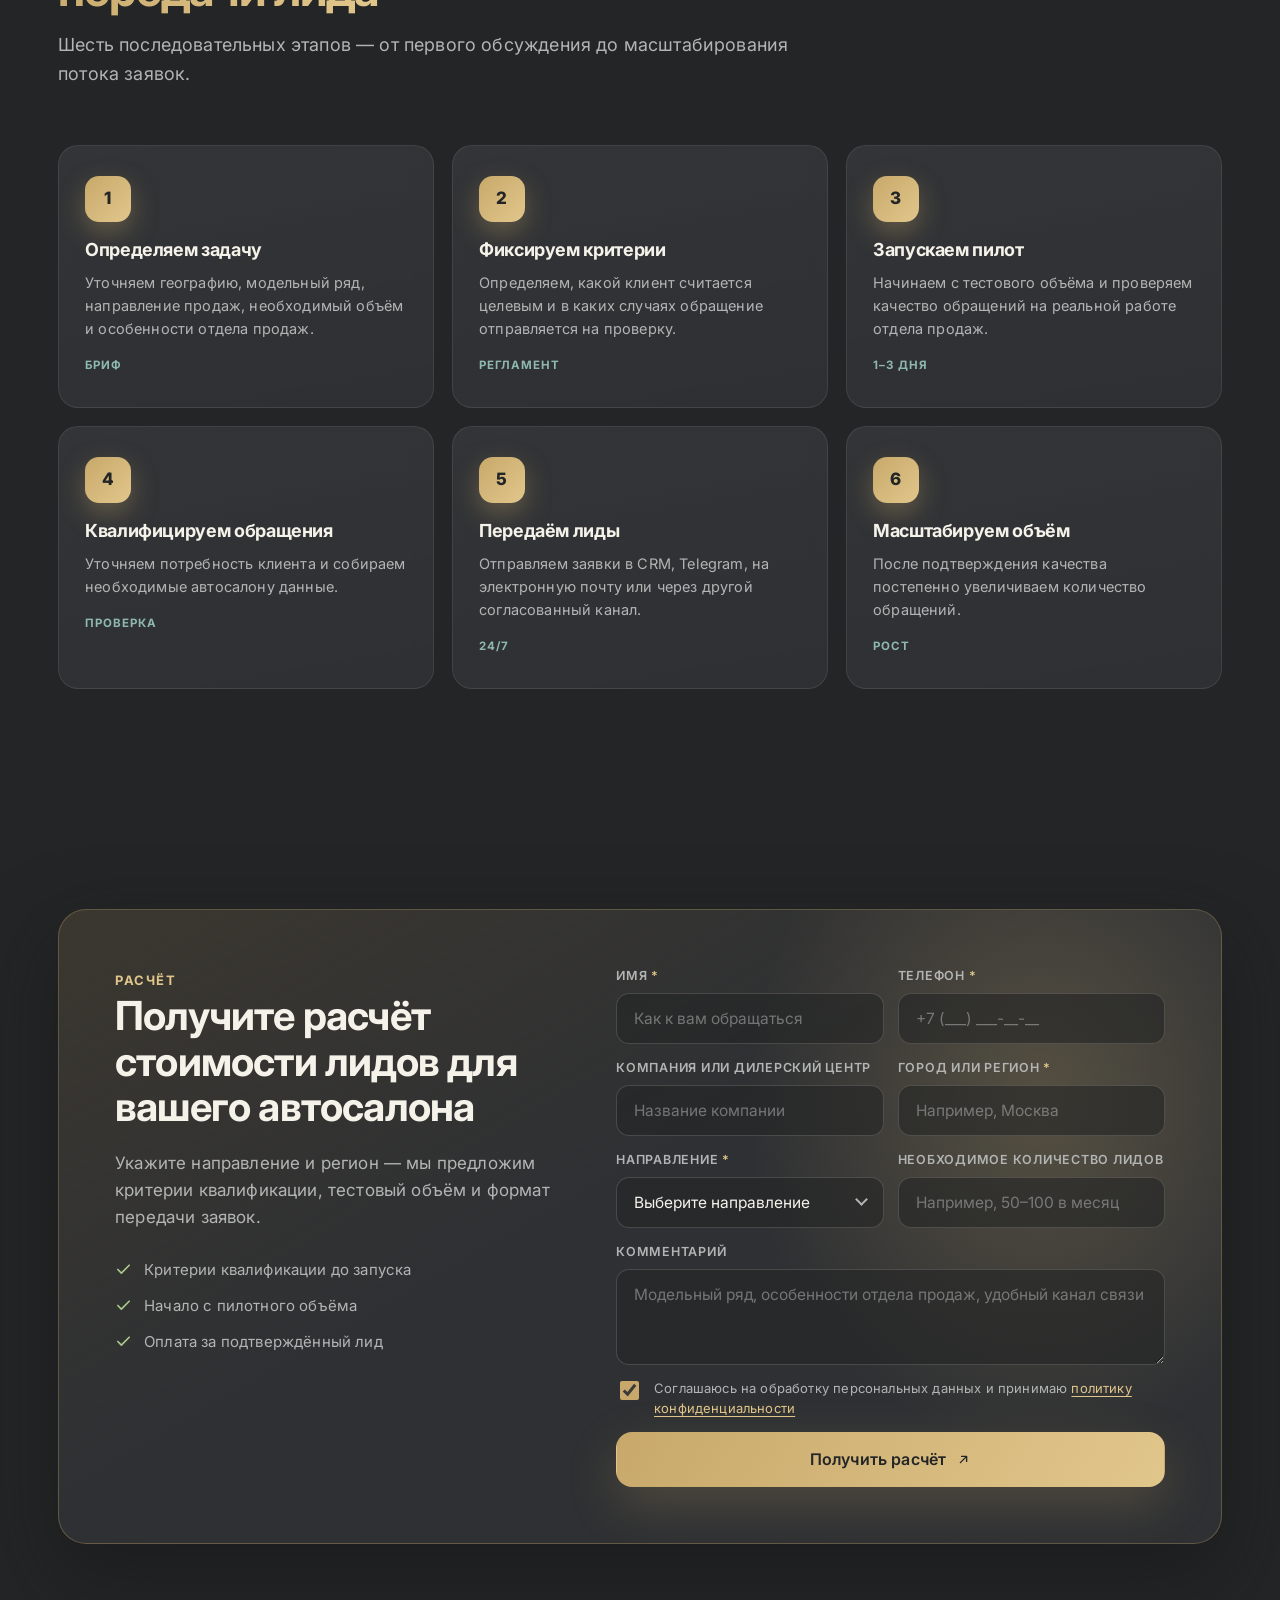
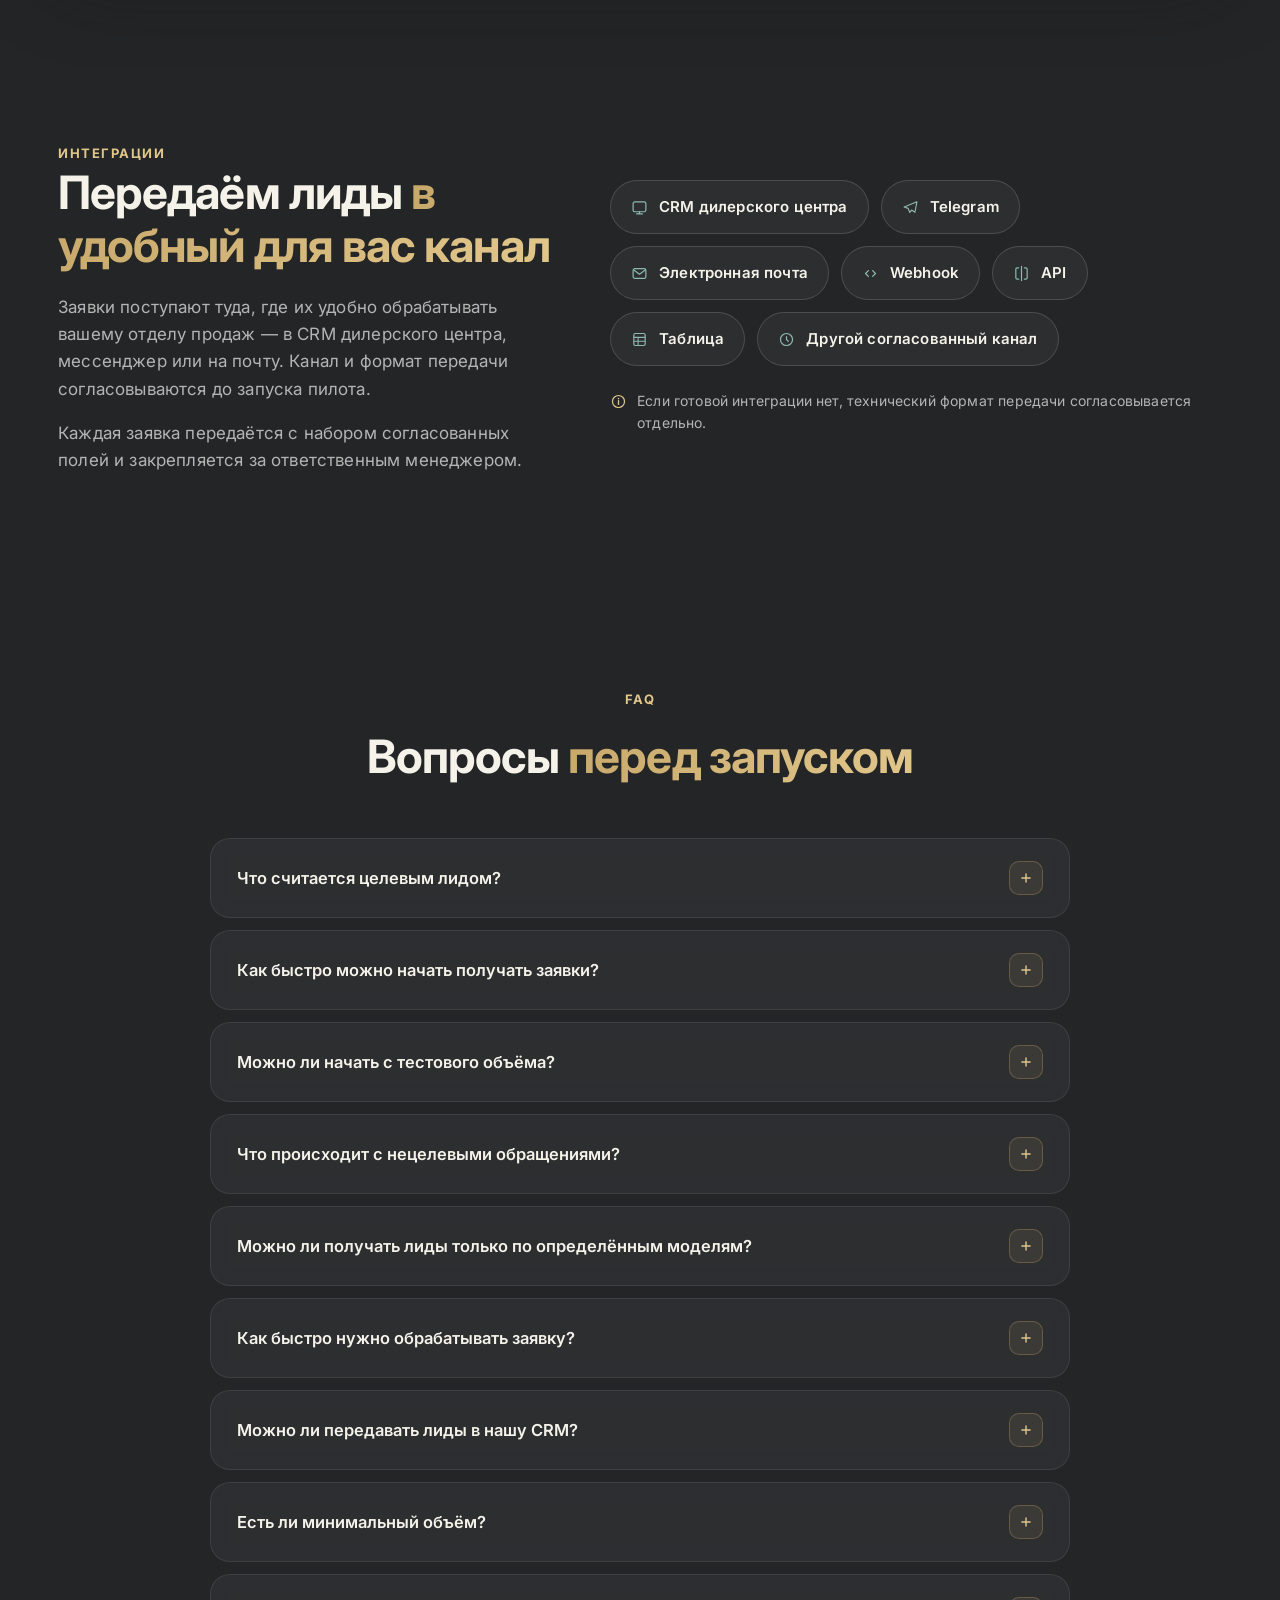
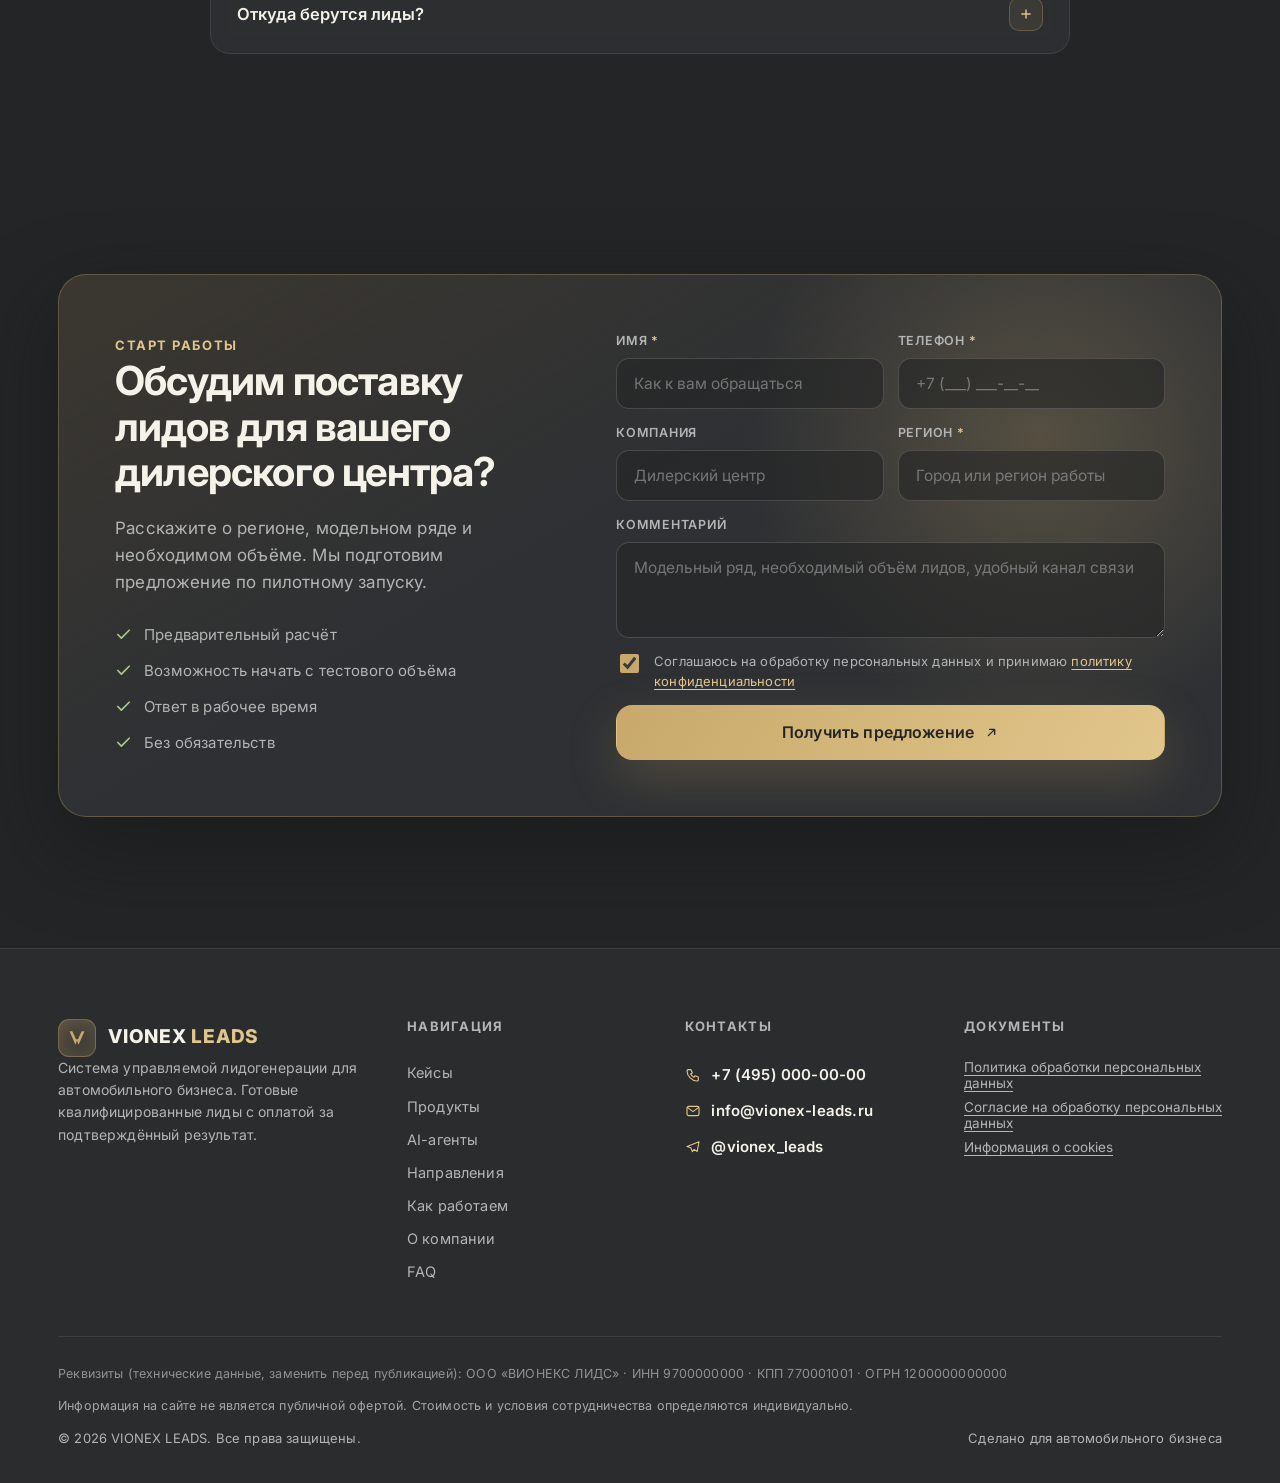
==== commit 3a5dd47d: "Refine VIONEX case metrics" ====
--- a/index.html
+++ b/index.html
@@ -140,7 +140,7 @@
 <section class="hero" id="top">
   <div class="container hero__grid">
     <div class="reveal in">
-      <h1>Приводим <span class="grad">от 300 квалифицированных покупателей</span> в ваш автосалон</h1>
+      <h1>Приведем <span class="grad">от 300 квалифицированных покупателей</span> в ваш автосалон</h1>
       <p class="hero__sub">Квалифицируем обращения и передаём готовые заявки в вашу CRM. Вы платите только за лиды, соответствующие заранее согласованным критериям.</p>
 
       <div class="hero__actions">
@@ -231,24 +231,24 @@
           <span class="kcase__demo">Демонстрационный кейс</span>
         </div>
 
-        <h3 class="kcase__title">300 квалифицированных лидов на автомобили из наличия за первый месяц</h3>
+        <h3 class="kcase__title">317 квалифицированных лидов на автомобили из наличия за первый месяц</h3>
         <p class="kcase__task">Дилерскому центру требовалось увеличить количество обращений на автомобили из наличия и загрузить отдел продаж целевыми клиентами без большого количества некачественных контактов.</p>
 
         <div class="kcase__stats">
-          <div class="kstat"><b class="kstat__num" data-count="300">0</b><span class="kstat__label">квалифицированных лидов</span></div>
+          <div class="kstat"><b class="kstat__num" data-count="317">0</b><span class="kstat__label">квалифицированных лидов</span></div>
           <div class="kstat kstat--cyan"><b class="kstat__num" data-count="86" data-suffix="%">0</b><span class="kstat__label">успешный дозвон</span></div>
-          <div class="kstat kstat--violet"><b class="kstat__num" data-count="60">0</b><span class="kstat__label">визитов и тест-драйвов</span></div>
+          <div class="kstat kstat--violet"><b class="kstat__num" data-count="64">0</b><span class="kstat__label">визитов и тест-драйвов</span></div>
           <div class="kstat kstat--green"><b class="kstat__num" data-count="6">0</b><span class="kstat__label">проданных автомобилей</span></div>
         </div>
 
         <div class="kfunnel" data-funnel>
-          <div class="kfunnel__step" style="--w:100%"><b data-count="300">0</b><span>лидов</span></div>
-          <div class="kfunnel__step" style="--w:86%"><b data-count="258">0</b><span>контактов</span></div>
-          <div class="kfunnel__step" style="--w:20%"><b data-count="60">0</b><span>визитов</span></div>
+          <div class="kfunnel__step" style="--w:100%"><b data-count="317">0</b><span>лидов</span></div>
+          <div class="kfunnel__step" style="--w:86%"><b data-count="271">0</b><span>контактов</span></div>
+          <div class="kfunnel__step" style="--w:20%"><b data-count="64">0</b><span>визитов</span></div>
           <div class="kfunnel__step" style="--w:10%"><b data-count="6">0</b><span>продаж</span></div>
         </div>
 
-        <p class="kcase__price"><b>1 500 ₽</b> — стоимость подтверждённого лида</p>
+        <p class="kcase__price"><b>1 494 ₽</b> — стоимость подтверждённого лида</p>
         <p class="kcase__footnote">В расчёт включены только обращения, соответствующие согласованным критериям квалификации.</p>
 
         <div class="kcase__actions">
@@ -272,7 +272,7 @@
             <path class="kcase__spark-fill" d="M0,78 C30,72 45,60 65,62 C90,64 100,44 125,46 C150,48 160,30 185,28 C210,26 230,16 260,8 L260,90 L0,90 Z" fill="url(#sparkFill)"/>
             <path class="kcase__spark-line" d="M0,78 C30,72 45,60 65,62 C90,64 100,44 125,46 C150,48 160,30 185,28 C210,26 230,16 260,8" fill="none" stroke="#E1C68B" stroke-width="2.5" stroke-linecap="round"/>
           </svg>
-          <div class="kcase__panel-foot"><span>300 лидов</span><span class="kcase__panel-up">рост по неделям</span></div>
+          <div class="kcase__panel-foot"><span>317 лидов</span><span class="kcase__panel-up">рост по неделям</span></div>
         </div>
       </div>
     </article>
@@ -289,24 +289,24 @@
             <span class="kcase__meta-badge">Санкт-Петербург · 28 дней</span>
             <span class="kcase__demo">Демонстрационный кейс</span>
           </div>
-          <h3 class="kcase__title kcase__title--sm">200 лидов на покупку автомобилей с пробегом и оценку trade-in</h3>
+          <h3 class="kcase__title kcase__title--sm">246 лидов на покупку автомобилей с пробегом и оценку trade-in</h3>
           <p class="kcase__task">Автосалону требовались клиенты, готовые приобрести автомобиль с пробегом или приехать на оценку своего автомобиля.</p>
 
           <div class="kcase__stats kcase__stats--2x2">
-            <div class="kstat"><b class="kstat__num" data-count="200">0</b><span class="kstat__label">квалифицированных лидов</span></div>
-            <div class="kstat kstat--cyan"><b class="kstat__num" data-count="90" data-suffix="%">0</b><span class="kstat__label">успешный дозвон</span></div>
-            <div class="kstat kstat--violet"><b class="kstat__num" data-count="40">0</b><span class="kstat__label">визитов на осмотр</span></div>
-            <div class="kstat kstat--green"><b class="kstat__num" data-count="4">0</b><span class="kstat__label">завершённые сделки</span></div>
+            <div class="kstat"><b class="kstat__num" data-count="246">0</b><span class="kstat__label">квалифицированных лидов</span></div>
+            <div class="kstat kstat--cyan"><b class="kstat__num" data-count="89" data-suffix="%">0</b><span class="kstat__label">успешный дозвон</span></div>
+            <div class="kstat kstat--violet"><b class="kstat__num" data-count="49">0</b><span class="kstat__label">визитов на осмотр</span></div>
+            <div class="kstat kstat--green"><b class="kstat__num" data-count="5">0</b><span class="kstat__label">завершённые сделки</span></div>
           </div>
 
           <div class="kfunnel kfunnel--sm" data-funnel>
-            <div class="kfunnel__step" style="--w:100%"><b data-count="200">0</b><span>лидов</span></div>
-            <div class="kfunnel__step" style="--w:90%"><b data-count="180">0</b><span>контактов</span></div>
-            <div class="kfunnel__step" style="--w:20%"><b data-count="40">0</b><span>визитов</span></div>
-            <div class="kfunnel__step" style="--w:10%"><b data-count="4">0</b><span>сделок</span></div>
-          </div>
-
-          <p class="kcase__price"><b>1 480 ₽</b> — стоимость подтверждённого лида</p>
+            <div class="kfunnel__step" style="--w:100%"><b data-count="246">0</b><span>лидов</span></div>
+            <div class="kfunnel__step" style="--w:89%"><b data-count="219">0</b><span>контактов</span></div>
+            <div class="kfunnel__step" style="--w:20%"><b data-count="49">0</b><span>визитов</span></div>
+            <div class="kfunnel__step" style="--w:10%"><b data-count="5">0</b><span>сделок</span></div>
+          </div>
+
+          <p class="kcase__price"><b>1 517 ₽</b> — стоимость подтверждённого лида</p>
 
           <details class="kcase__more">
             <summary>Что сделали</summary>
@@ -336,24 +336,24 @@
             <span class="kcase__meta-badge">Уральский регион · 45 дней</span>
             <span class="kcase__demo">Демонстрационный кейс</span>
           </div>
-          <h3 class="kcase__title kcase__title--sm">100 квалифицированных обращений от компаний на коммерческий транспорт</h3>
+          <h3 class="kcase__title kcase__title--sm">137 квалифицированных обращений от компаний на коммерческий транспорт</h3>
           <p class="kcase__task">Корпоративному отделу продаж требовались обращения от компаний, планирующих покупку транспорта для бизнеса или расширение автопарка.</p>
 
           <div class="kcase__stats kcase__stats--2x2">
-            <div class="kstat"><b class="kstat__num" data-count="100">0</b><span class="kstat__label">квалифицированных B2B-лидов</span></div>
-            <div class="kstat kstat--cyan"><b class="kstat__num" data-count="81" data-suffix="%">0</b><span class="kstat__label">успешный дозвон</span></div>
-            <div class="kstat kstat--violet"><b class="kstat__num" data-count="20">0</b><span class="kstat__label">встреч и коммерческих предложений</span></div>
-            <div class="kstat kstat--green"><b class="kstat__num" data-count="2">0</b><span class="kstat__label">заключённые сделки</span></div>
+            <div class="kstat"><b class="kstat__num" data-count="137">0</b><span class="kstat__label">квалифицированных B2B-лидов</span></div>
+            <div class="kstat kstat--cyan"><b class="kstat__num" data-count="82" data-suffix="%">0</b><span class="kstat__label">успешный дозвон</span></div>
+            <div class="kstat kstat--violet"><b class="kstat__num" data-count="27">0</b><span class="kstat__label">встреч и коммерческих предложений</span></div>
+            <div class="kstat kstat--green"><b class="kstat__num" data-count="3">0</b><span class="kstat__label">заключённые сделки</span></div>
           </div>
 
           <div class="kfunnel kfunnel--sm" data-funnel>
-            <div class="kfunnel__step" style="--w:100%"><b data-count="100">0</b><span>лидов</span></div>
-            <div class="kfunnel__step" style="--w:81%"><b data-count="81">0</b><span>контактов</span></div>
-            <div class="kfunnel__step" style="--w:20%"><b data-count="20">0</b><span>встреч</span></div>
-            <div class="kfunnel__step" style="--w:10%"><b data-count="2">0</b><span>сделки</span></div>
-          </div>
-
-          <p class="kcase__price"><b>1 520 ₽</b> — стоимость квалифицированного лида</p>
+            <div class="kfunnel__step" style="--w:100%"><b data-count="137">0</b><span>лидов</span></div>
+            <div class="kfunnel__step" style="--w:82%"><b data-count="112">0</b><span>контактов</span></div>
+            <div class="kfunnel__step" style="--w:20%"><b data-count="27">0</b><span>встреч</span></div>
+            <div class="kfunnel__step" style="--w:10%"><b data-count="3">0</b><span>сделки</span></div>
+          </div>
+
+          <p class="kcase__price"><b>1 489 ₽</b> — стоимость квалифицированного лида</p>
 
           <details class="kcase__more">
             <summary>Что сделали</summary>
@@ -1106,9 +1106,9 @@
       <h4>4. Как лиды передавались в CRM</h4>
       <p>Заявка попадала в CRM дилера сразу после проверки — с контактами, комментарием клиента и назначенным ответственным менеджером.</p>
       <h4>5. Воронка результатов</h4>
-      <p>300 лидов → 258 контактов → 60 визитов и тест-драйвов → 6 проданных автомобилей за 30 дней.</p>
+      <p>317 лидов → 271 контакт → 64 визита и тест-драйва → 6 проданных автомобилей за 30 дней.</p>
       <h4>6. Итоговые показатели</h4>
-      <p>Стоимость подтверждённого лида — 1 500 ₽. Успешный дозвон — 86%. В расчёт включены только обращения, соответствующие согласованным критериям квалификации.</p>
+      <p>Стоимость подтверждённого лида — 1 494 ₽. Успешный дозвон — 86%. В расчёт включены только обращения, соответствующие согласованным критериям квалификации.</p>
     </div>
   </div>
 </div>
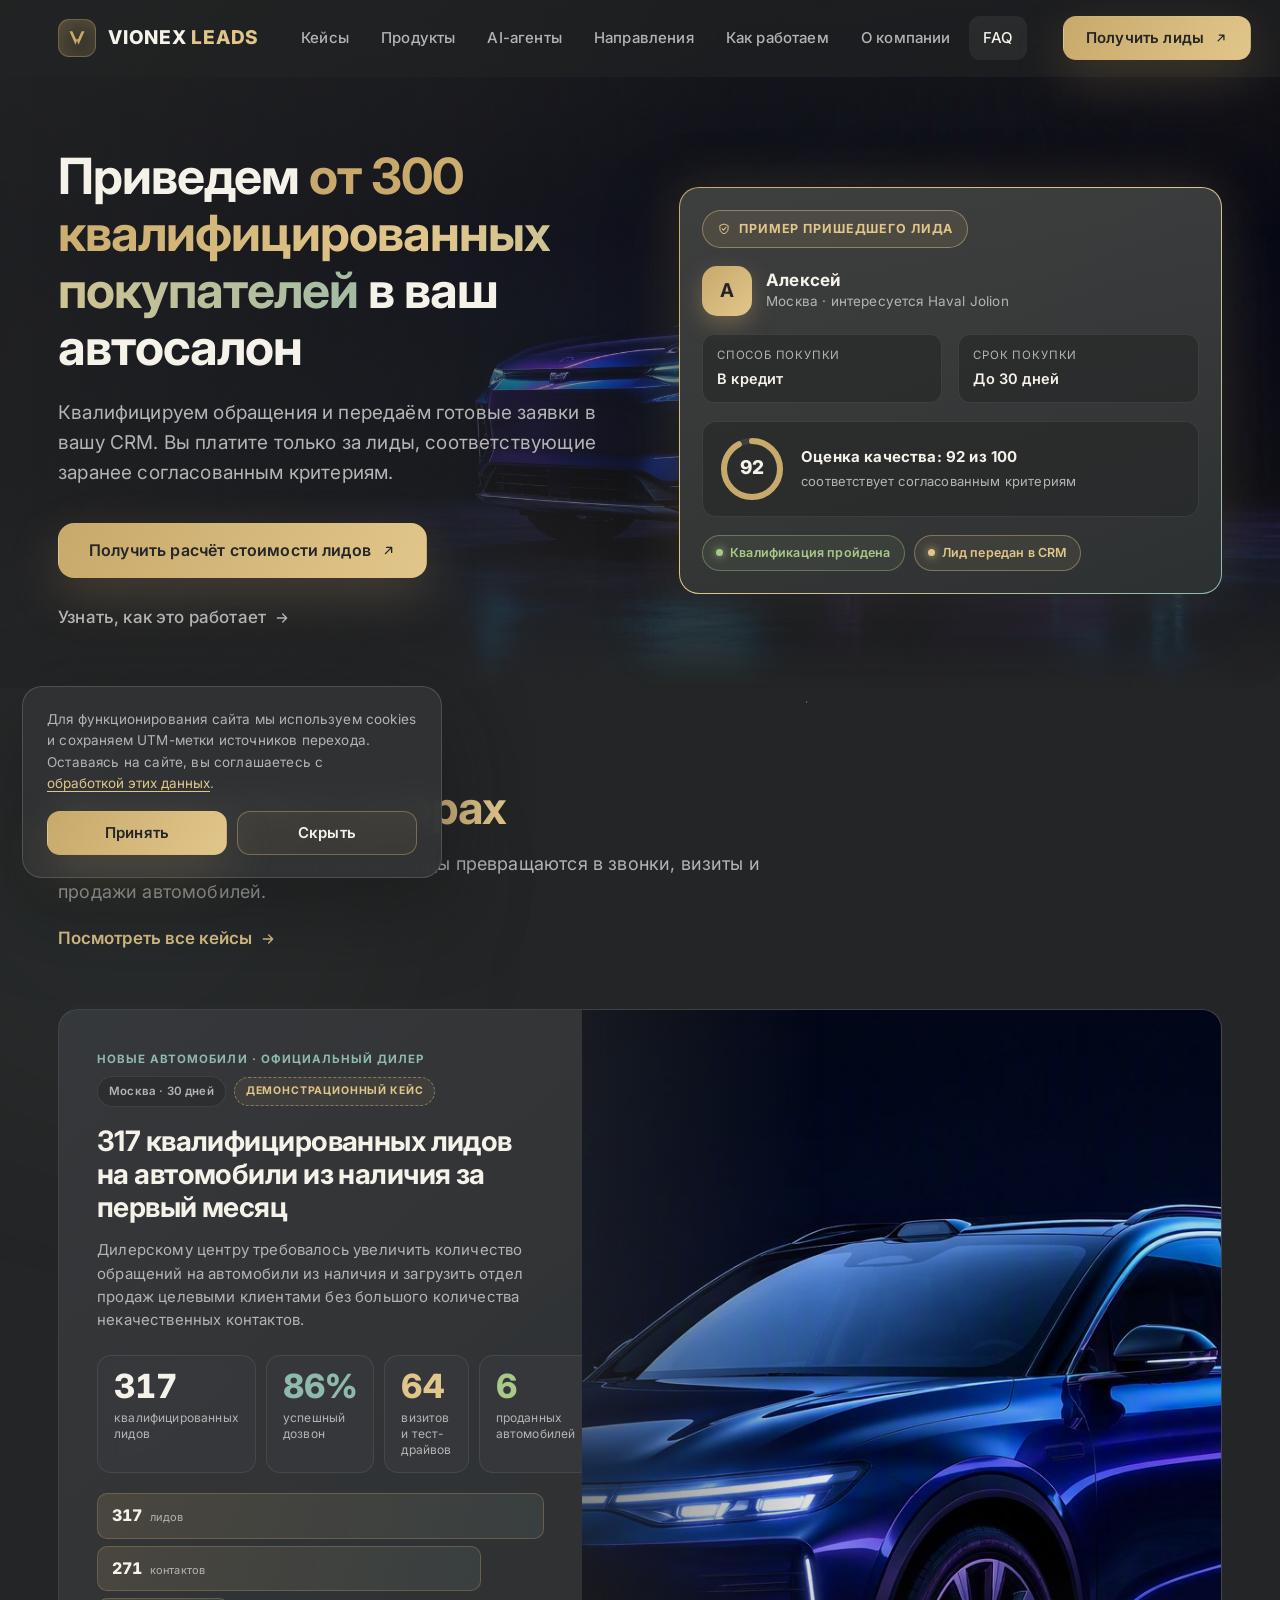
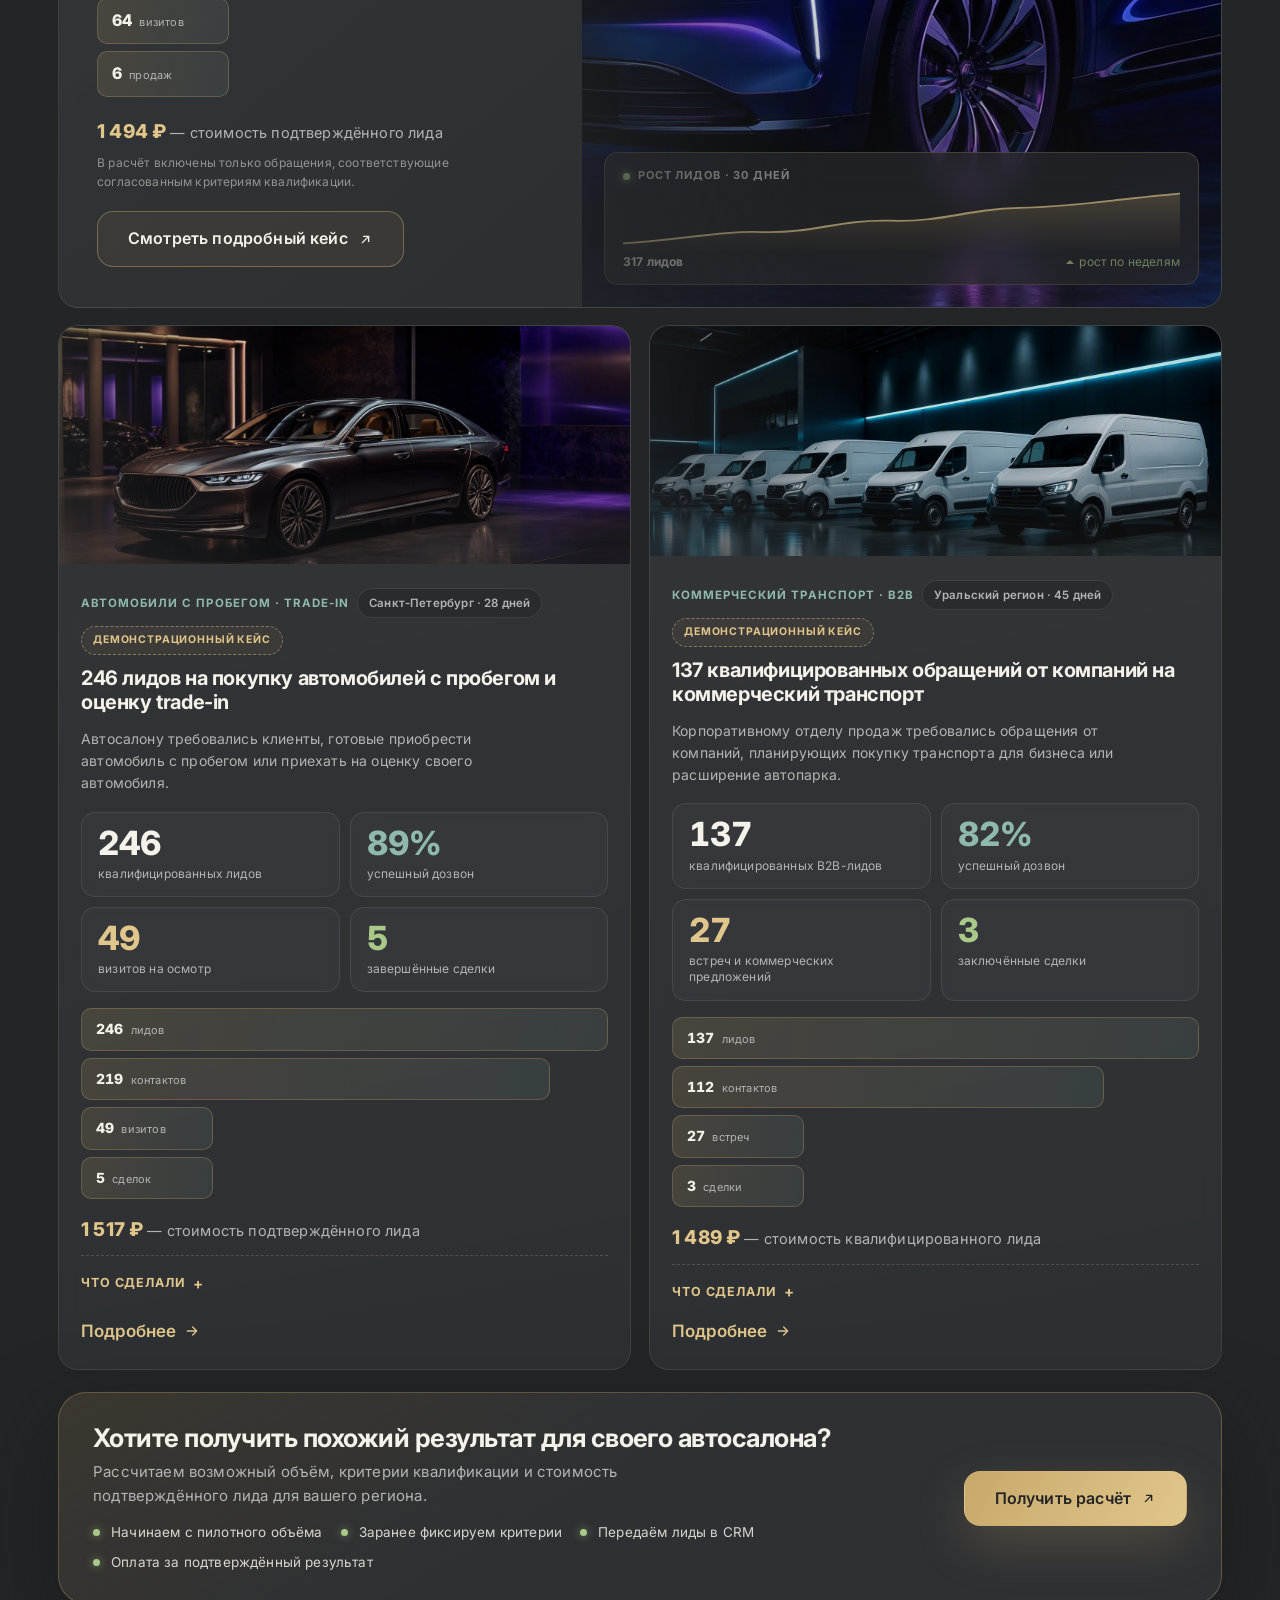
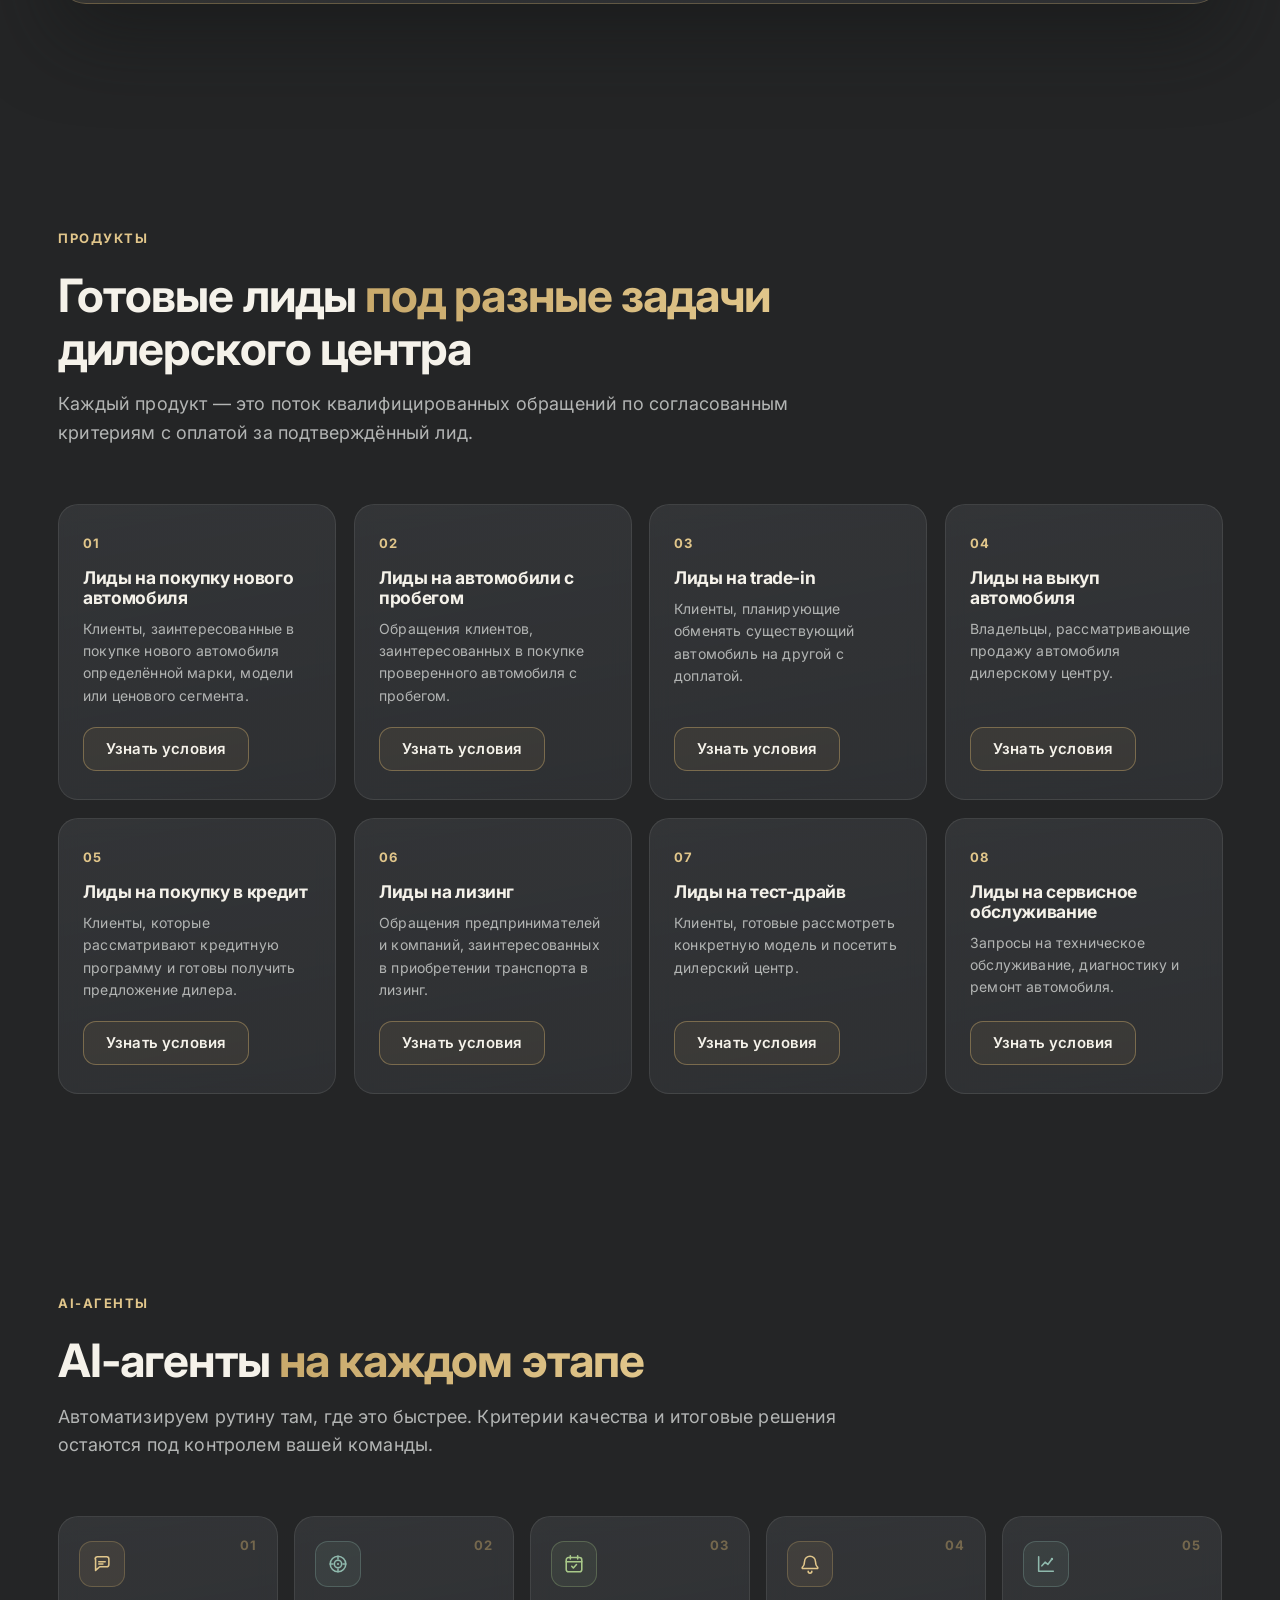
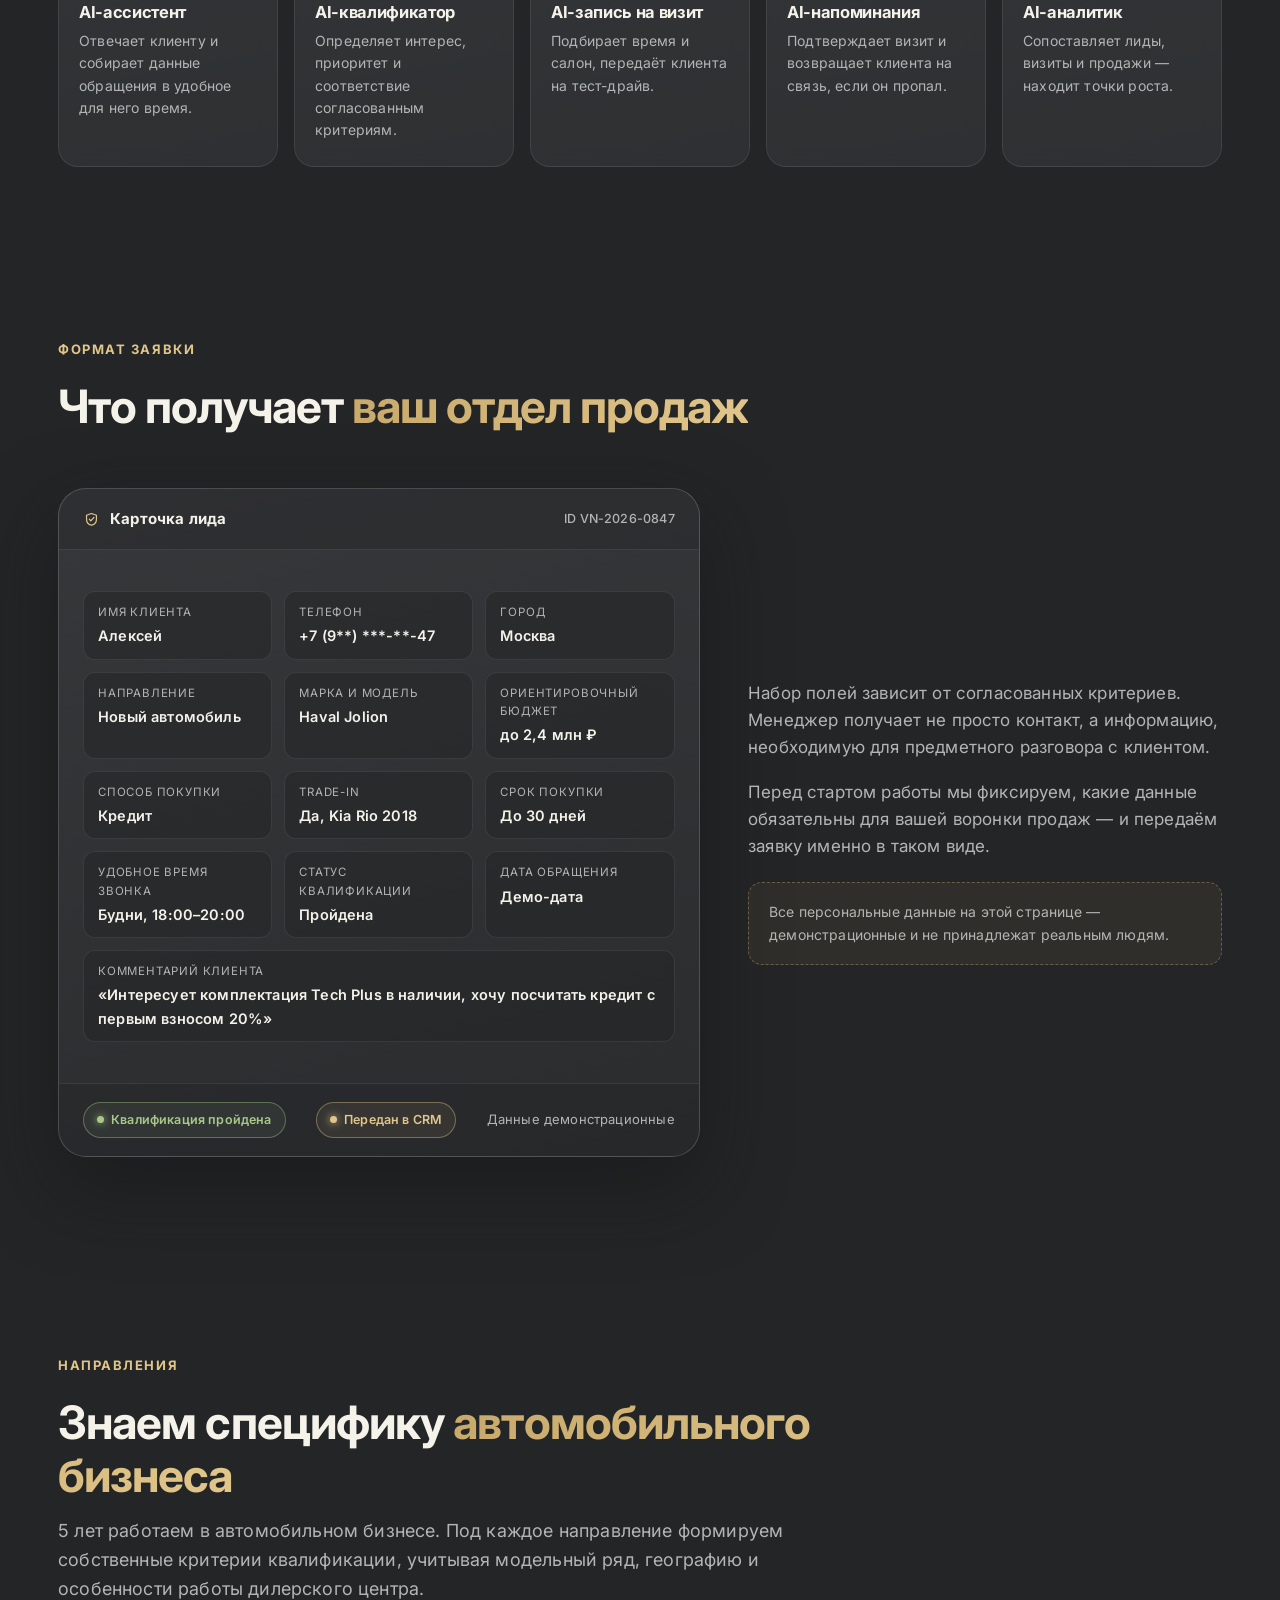
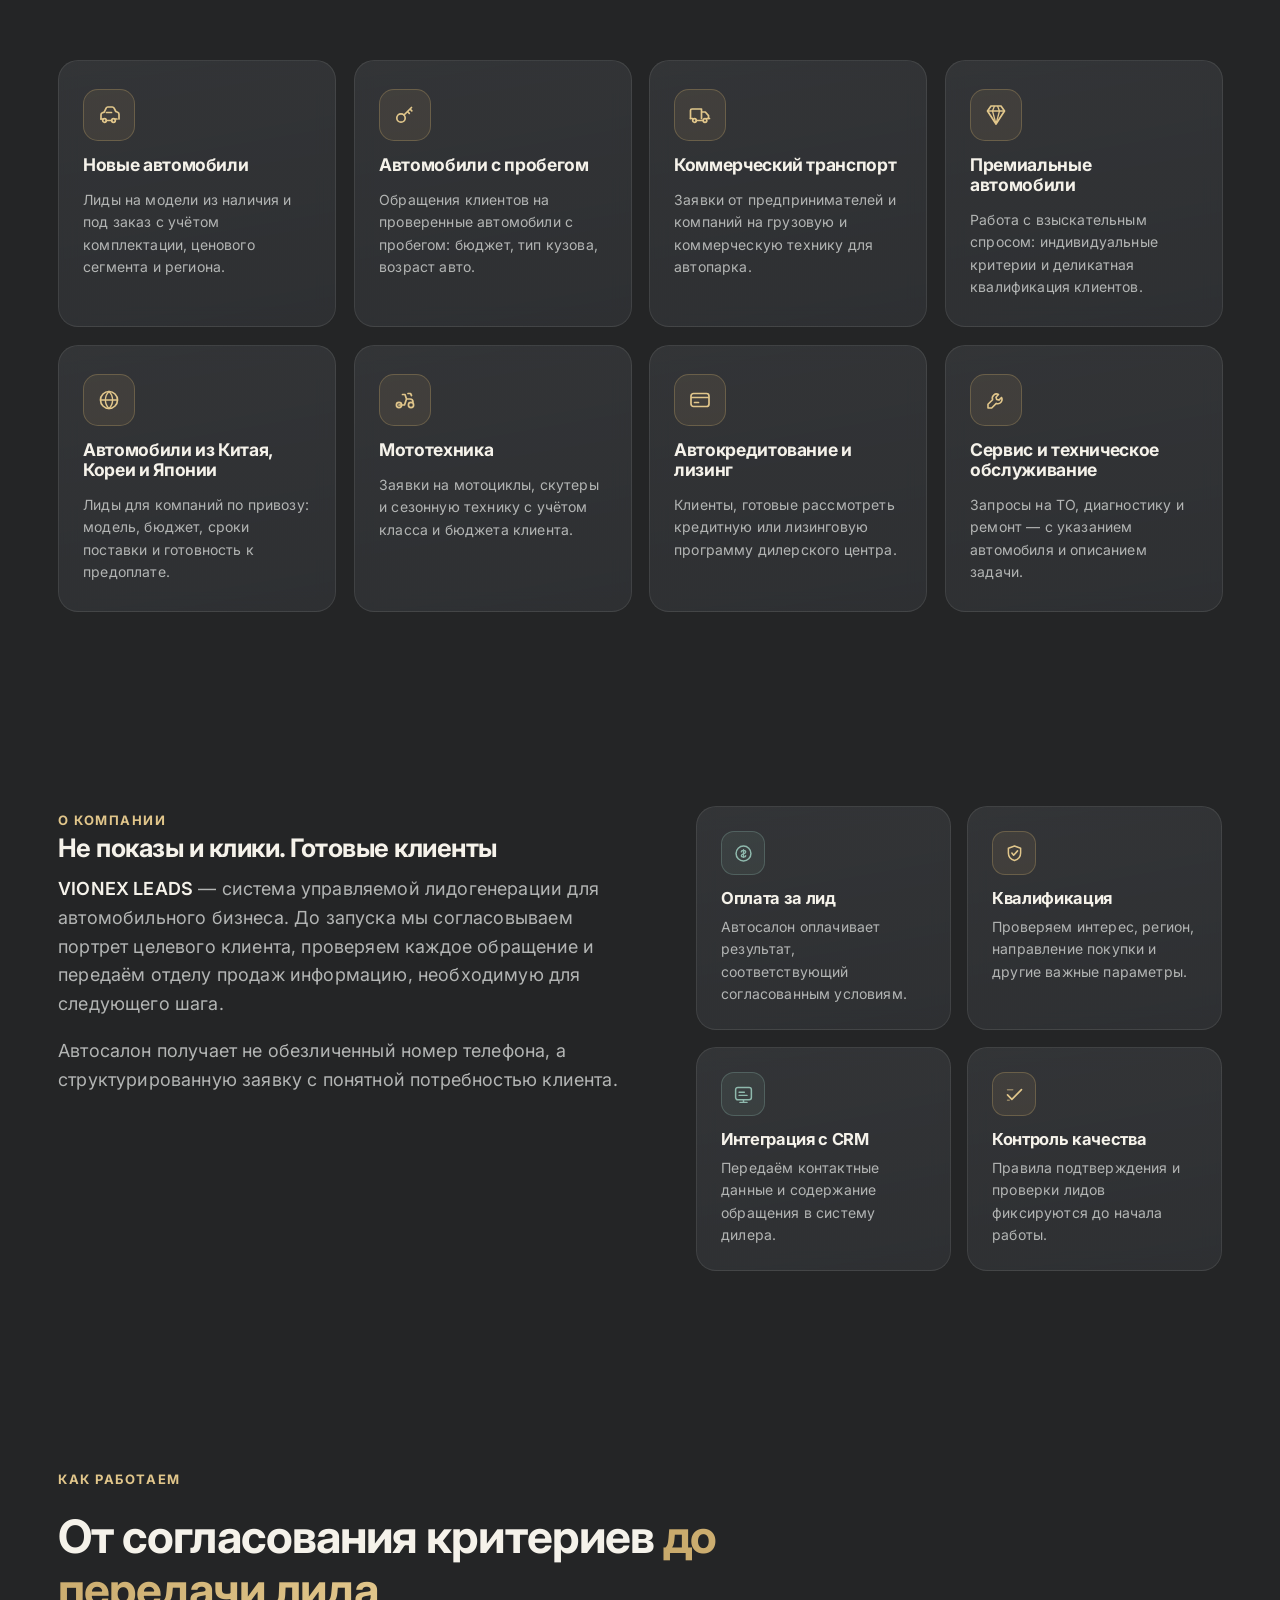
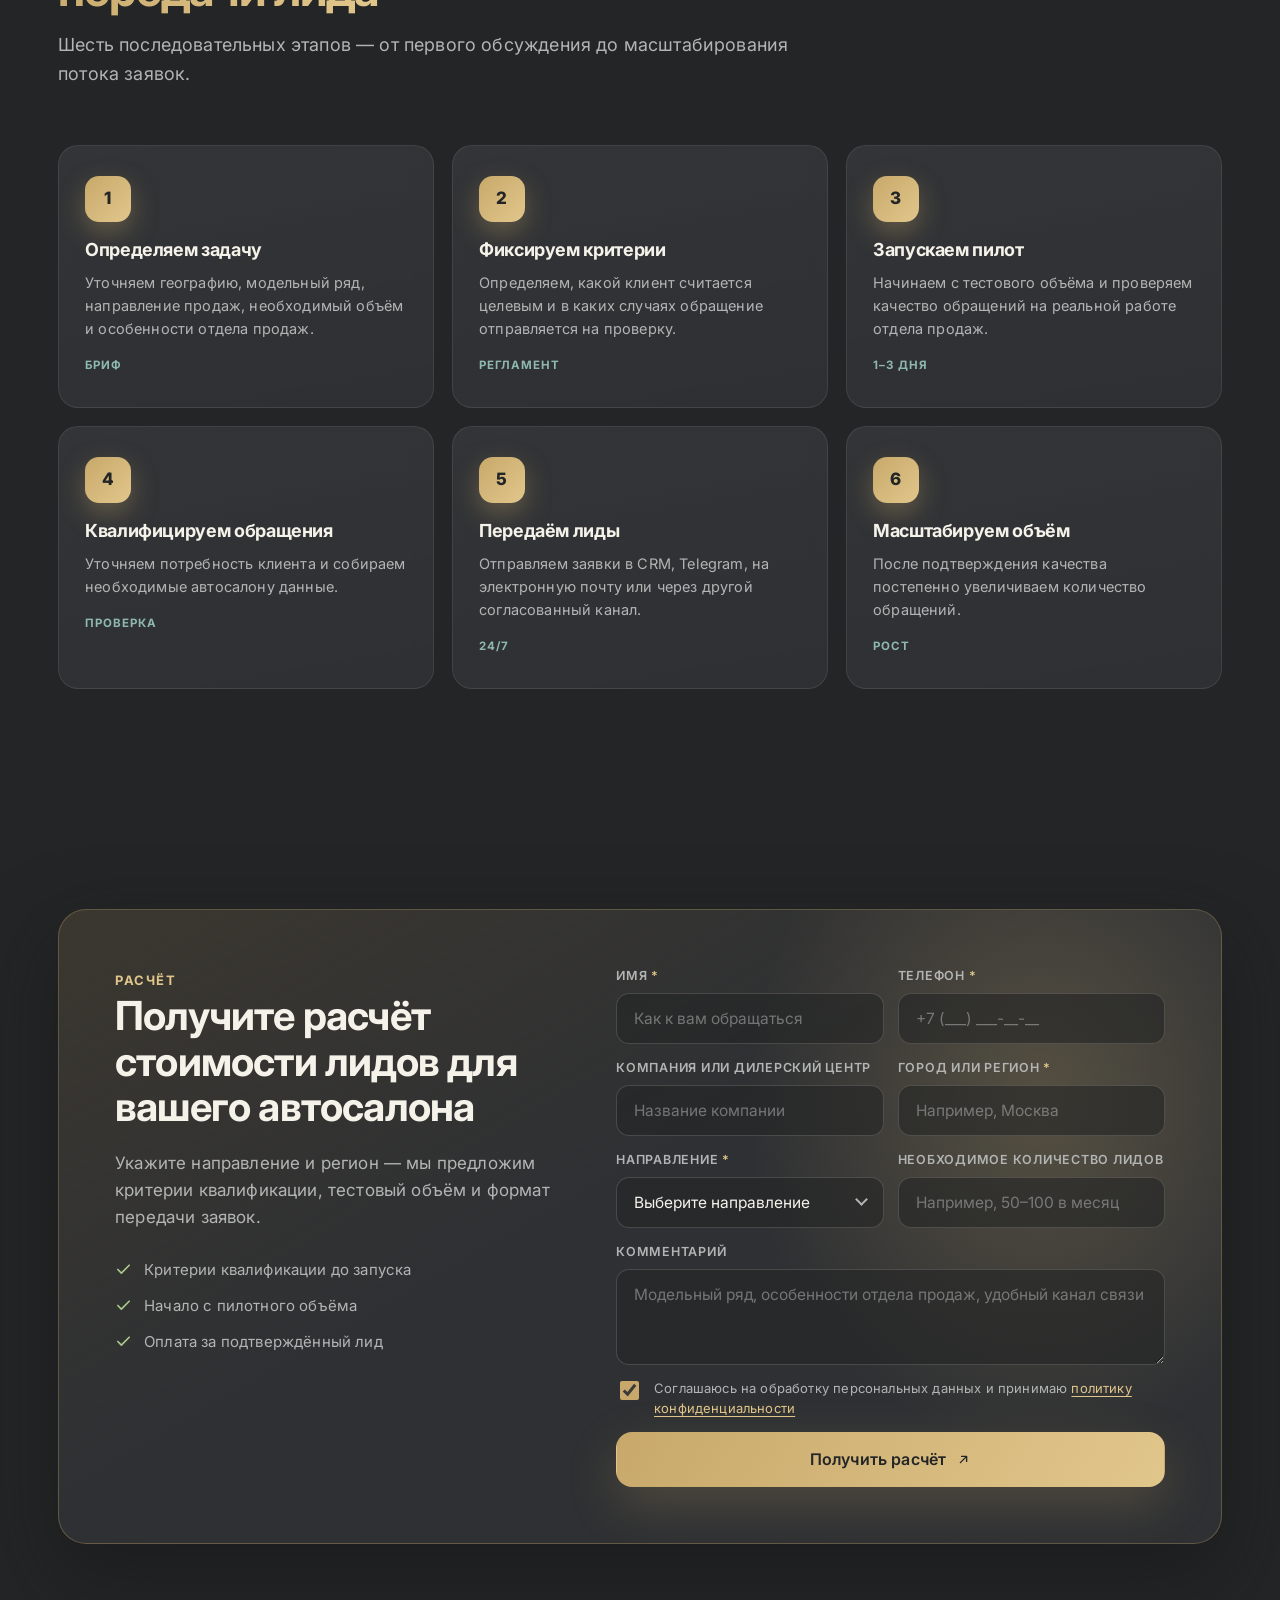
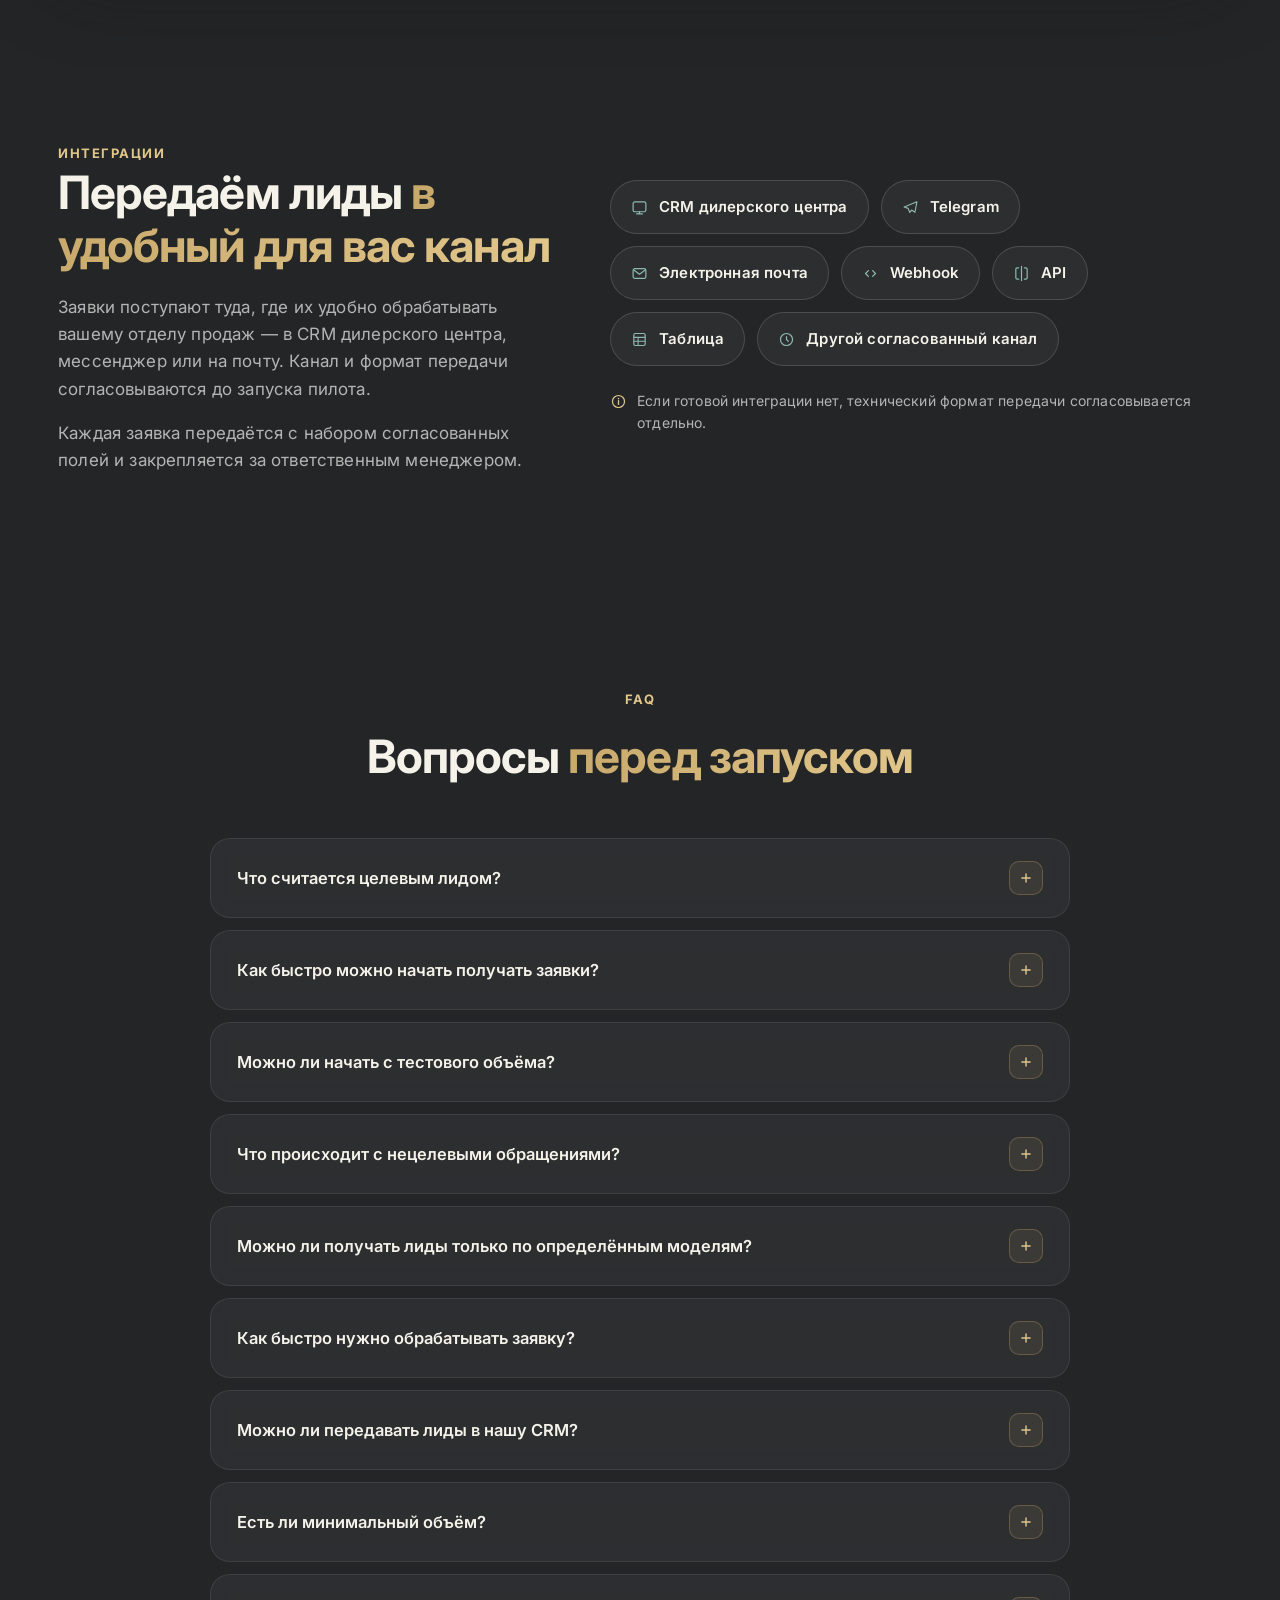
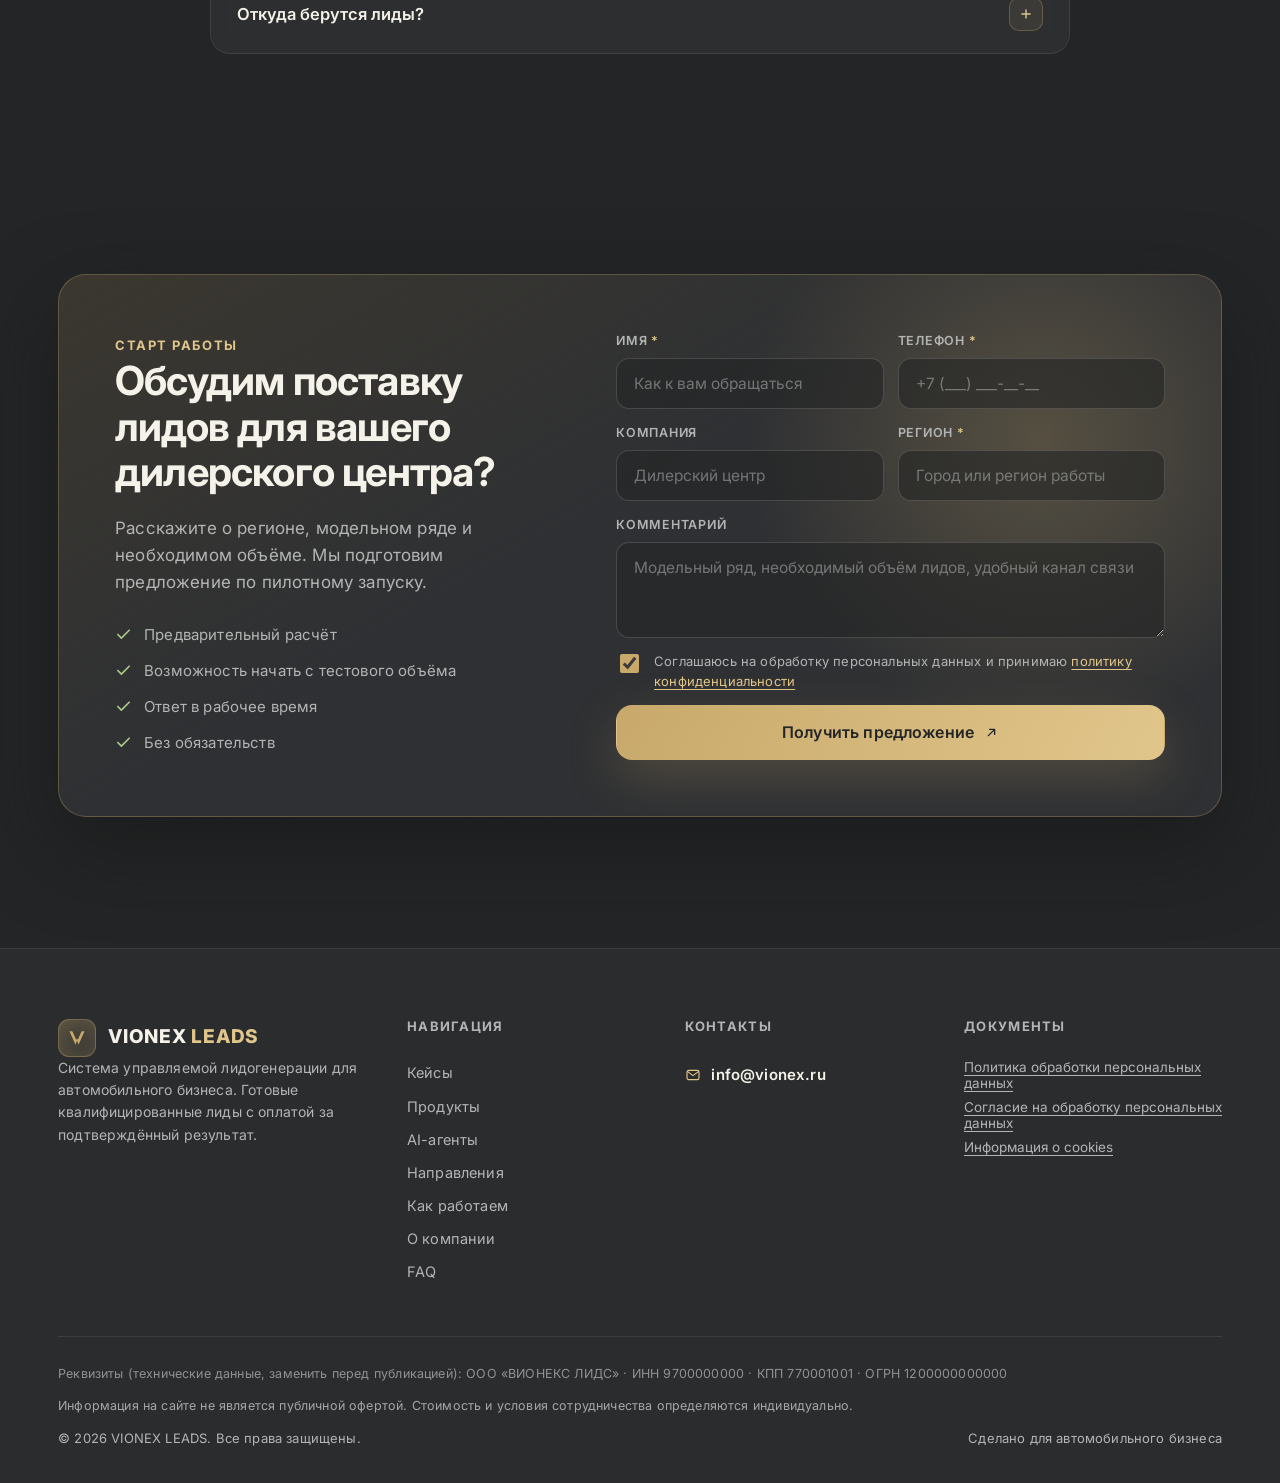
==== commit d5379429: "Update footer contact email" ====
--- a/index.html
+++ b/index.html
@@ -43,8 +43,7 @@
     "name": "VIONEX LEADS",
     "url": "https://vionex-leads.ru/",
     "description": "Поставка готовых квалифицированных лидов автосалонам и дилерским центрам. Оплата за подтверждённый лид, передача заявок в CRM.",
-    "email": "info@vionex-leads.ru",
-    "telephone": "+7 (495) 000-00-00"
+    "email": "info@vionex.ru"
   }
   </script>
 
@@ -976,7 +975,7 @@
 </main>
 
 <!-- ================= ПОДВАЛ ================= -->
-<footer class="footer">
+<footer class="footer" id="footer">
   <div class="container">
     <div class="footer__grid">
       <div class="footer__about">
@@ -1002,18 +1001,9 @@
 
       <div class="footer__contacts">
         <h4>Контакты</h4>
-        <!-- TODO перед публикацией: заменить контакты на реальные -->
-        <a href="tel:+74950000000" data-goal="footer_phone">
-          <svg width="16" height="16" viewBox="0 0 24 24" fill="none"><path d="M5 4h4l2 5-2.5 1.5a11 11 0 0 0 5 5L15 13l5 2v4a2 2 0 0 1-2 2A16 16 0 0 1 3 6a2 2 0 0 1 2-2Z" stroke="currentColor" stroke-width="1.7" stroke-linejoin="round"/></svg>
-          +7 (495) 000-00-00
-        </a>
-        <a href="mailto:info@vionex-leads.ru" data-goal="footer_email">
+        <a href="mailto:info@vionex.ru" data-goal="footer_email">
           <svg width="16" height="16" viewBox="0 0 24 24" fill="none"><rect x="3" y="5" width="18" height="14" rx="2.5" stroke="currentColor" stroke-width="1.7"/><path d="m4 7 8 6 8-6" stroke="currentColor" stroke-width="1.7" stroke-linecap="round" stroke-linejoin="round"/></svg>
-          info@vionex-leads.ru
-        </a>
-        <a href="https://t.me/vionex_leads" target="_blank" rel="noopener" data-goal="footer_telegram">
-          <svg width="16" height="16" viewBox="0 0 24 24" fill="none"><path d="M21 4 3 11.2l5.7 2L11 19l2.6-3.4 4.7 3.1L21 4Z" stroke="currentColor" stroke-width="1.6" stroke-linejoin="round"/></svg>
-          @vionex_leads
+          info@vionex.ru
         </a>
       </div>
 
